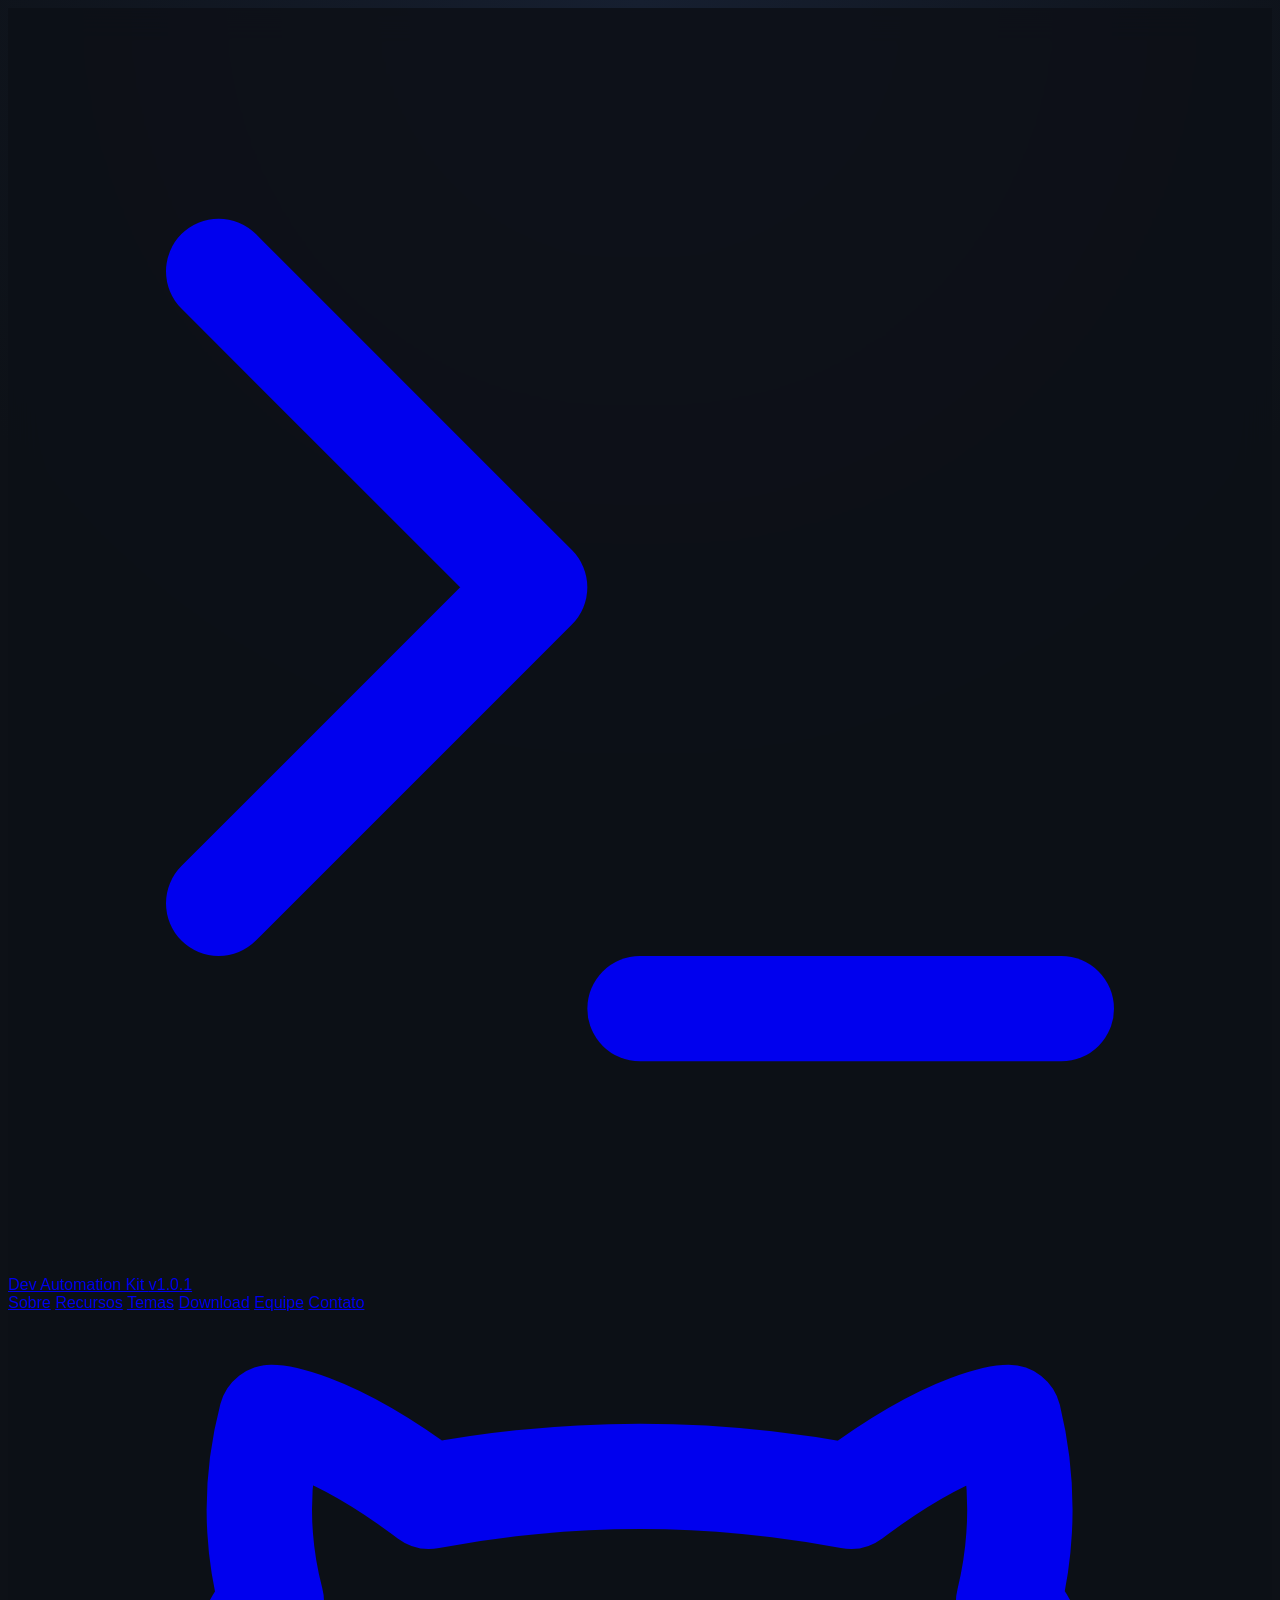
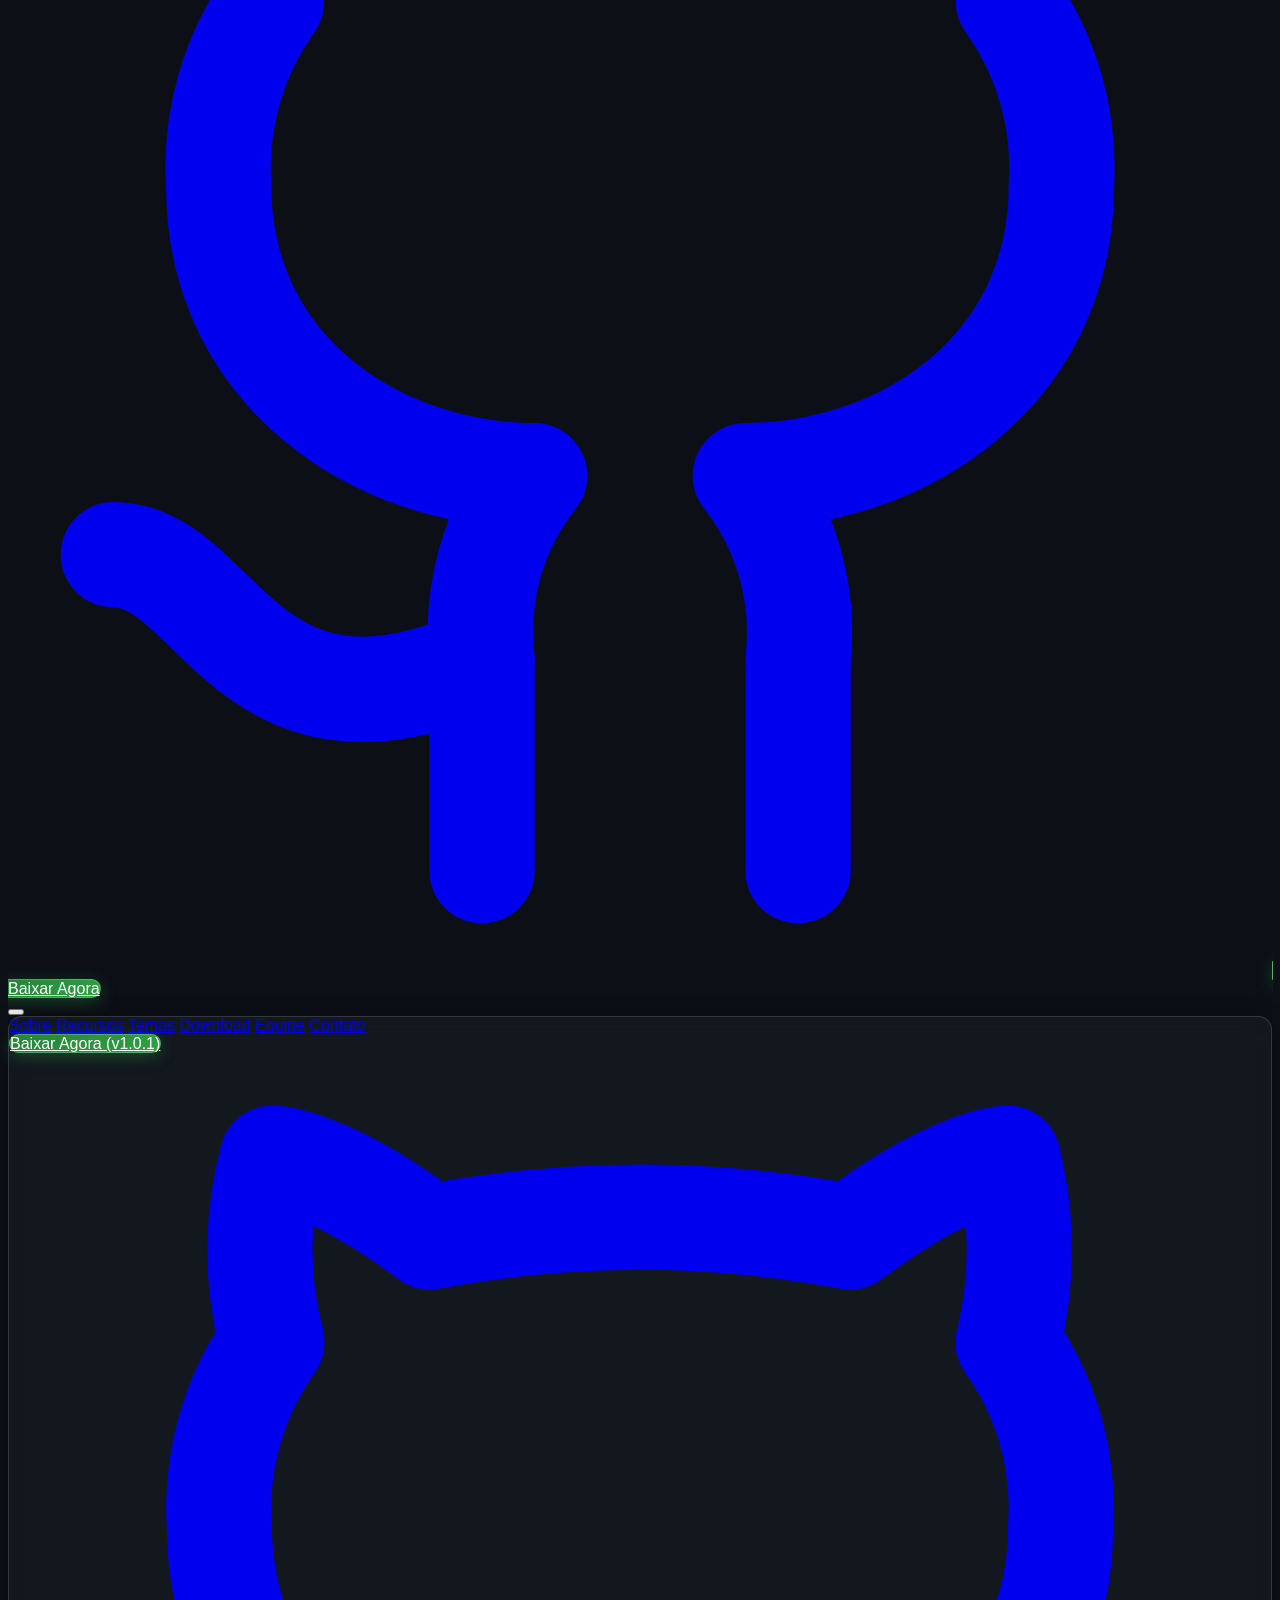
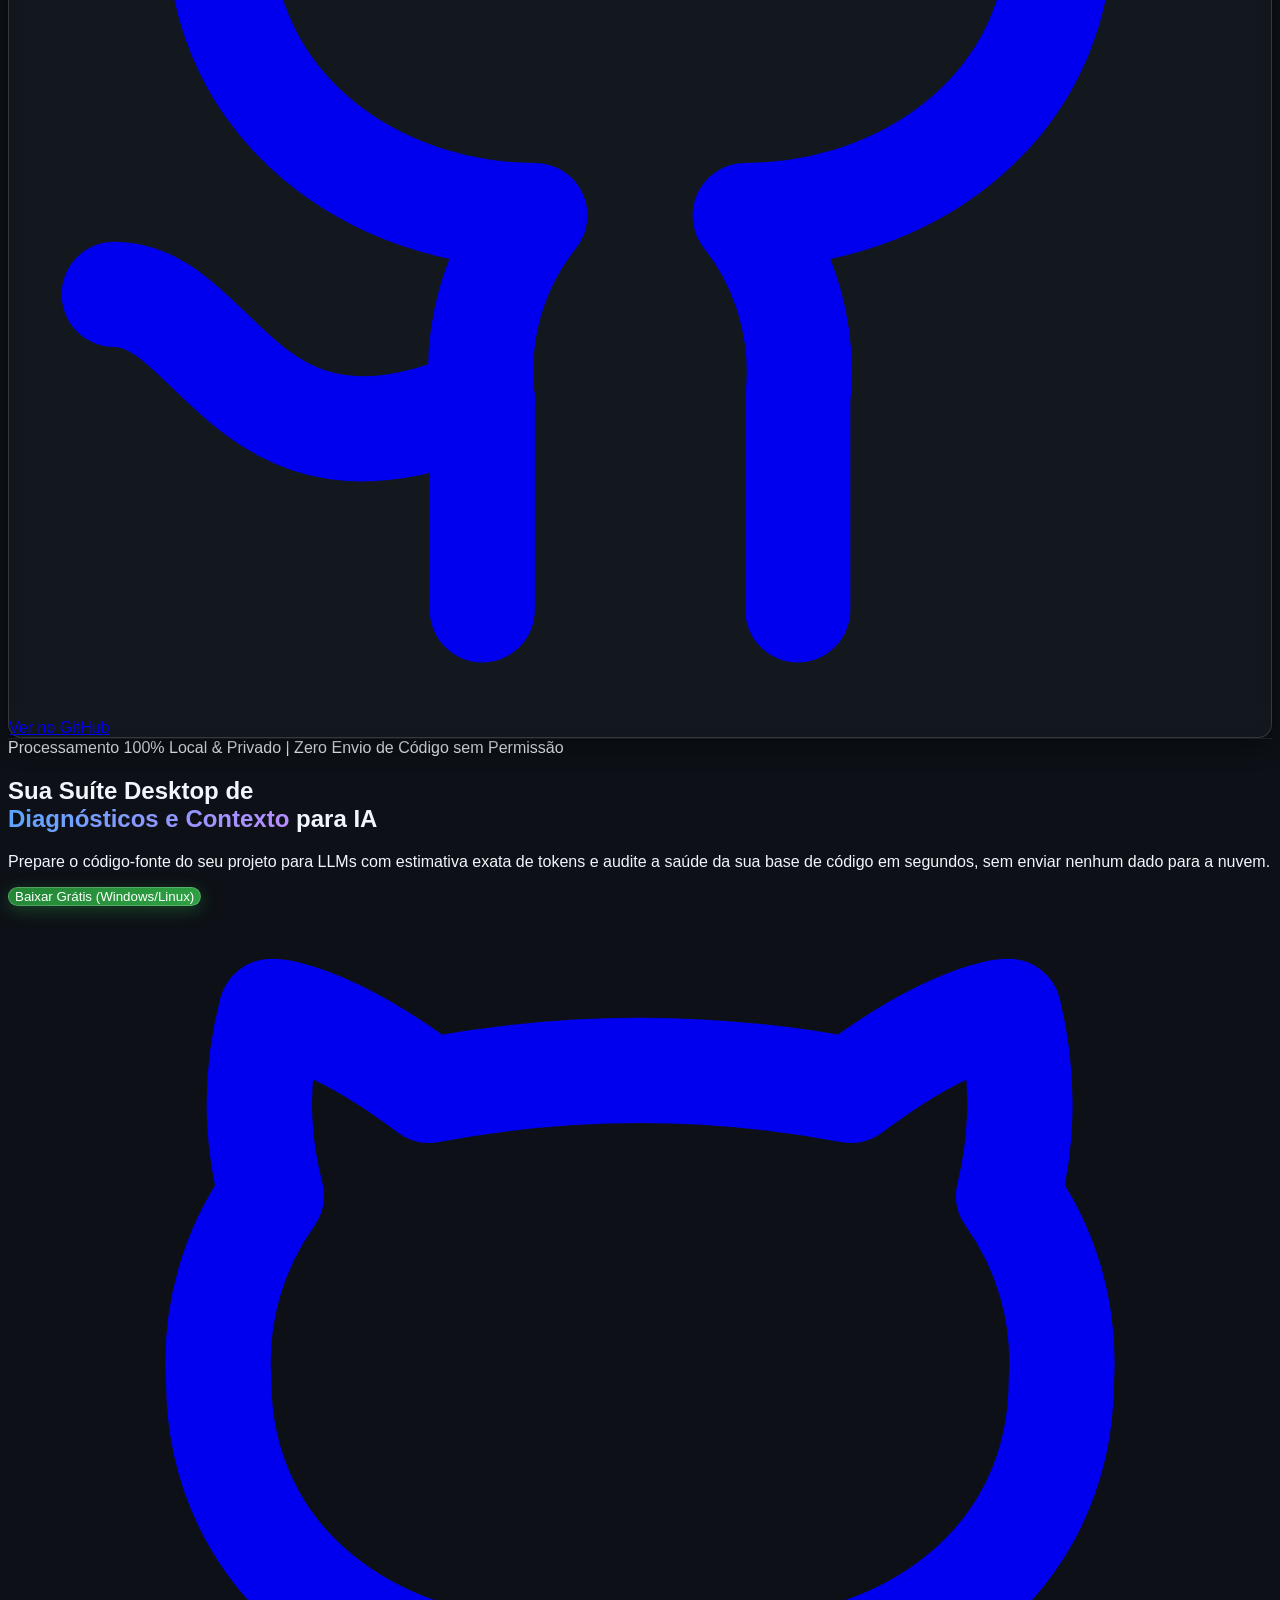
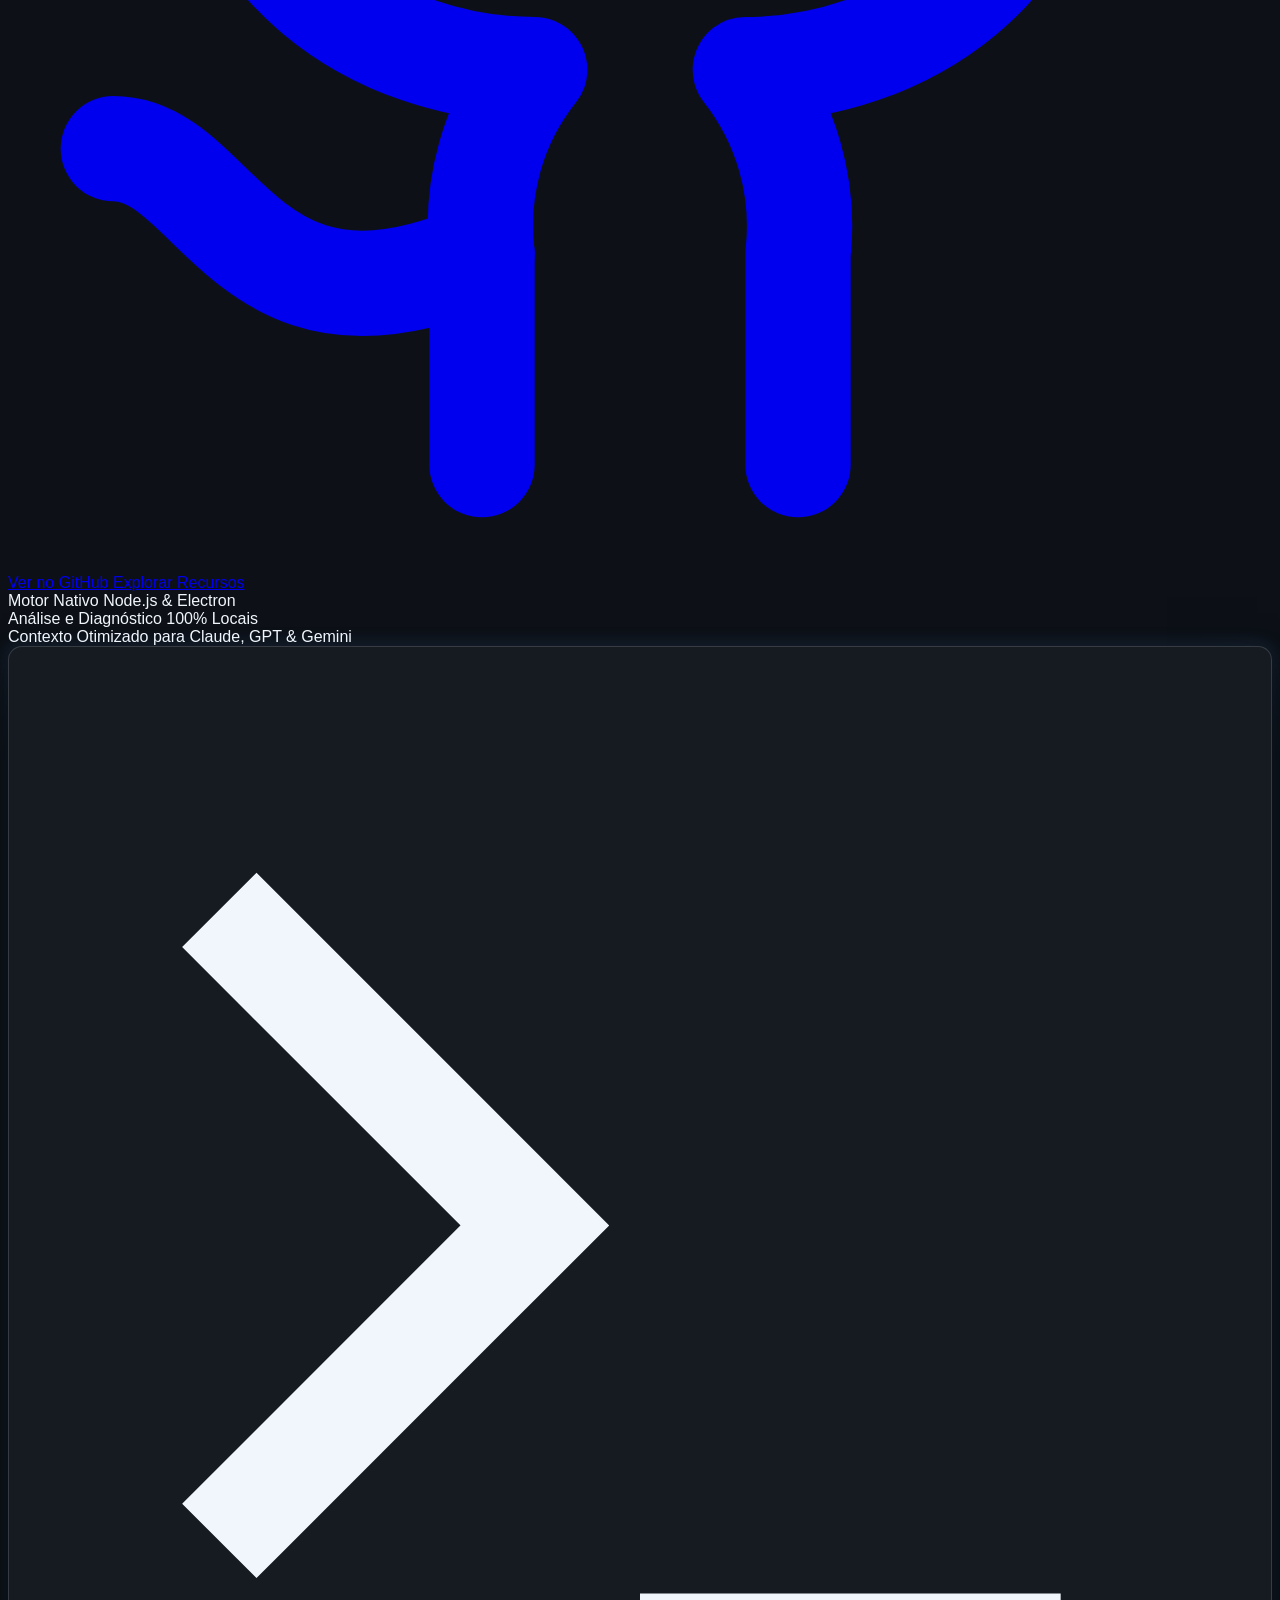
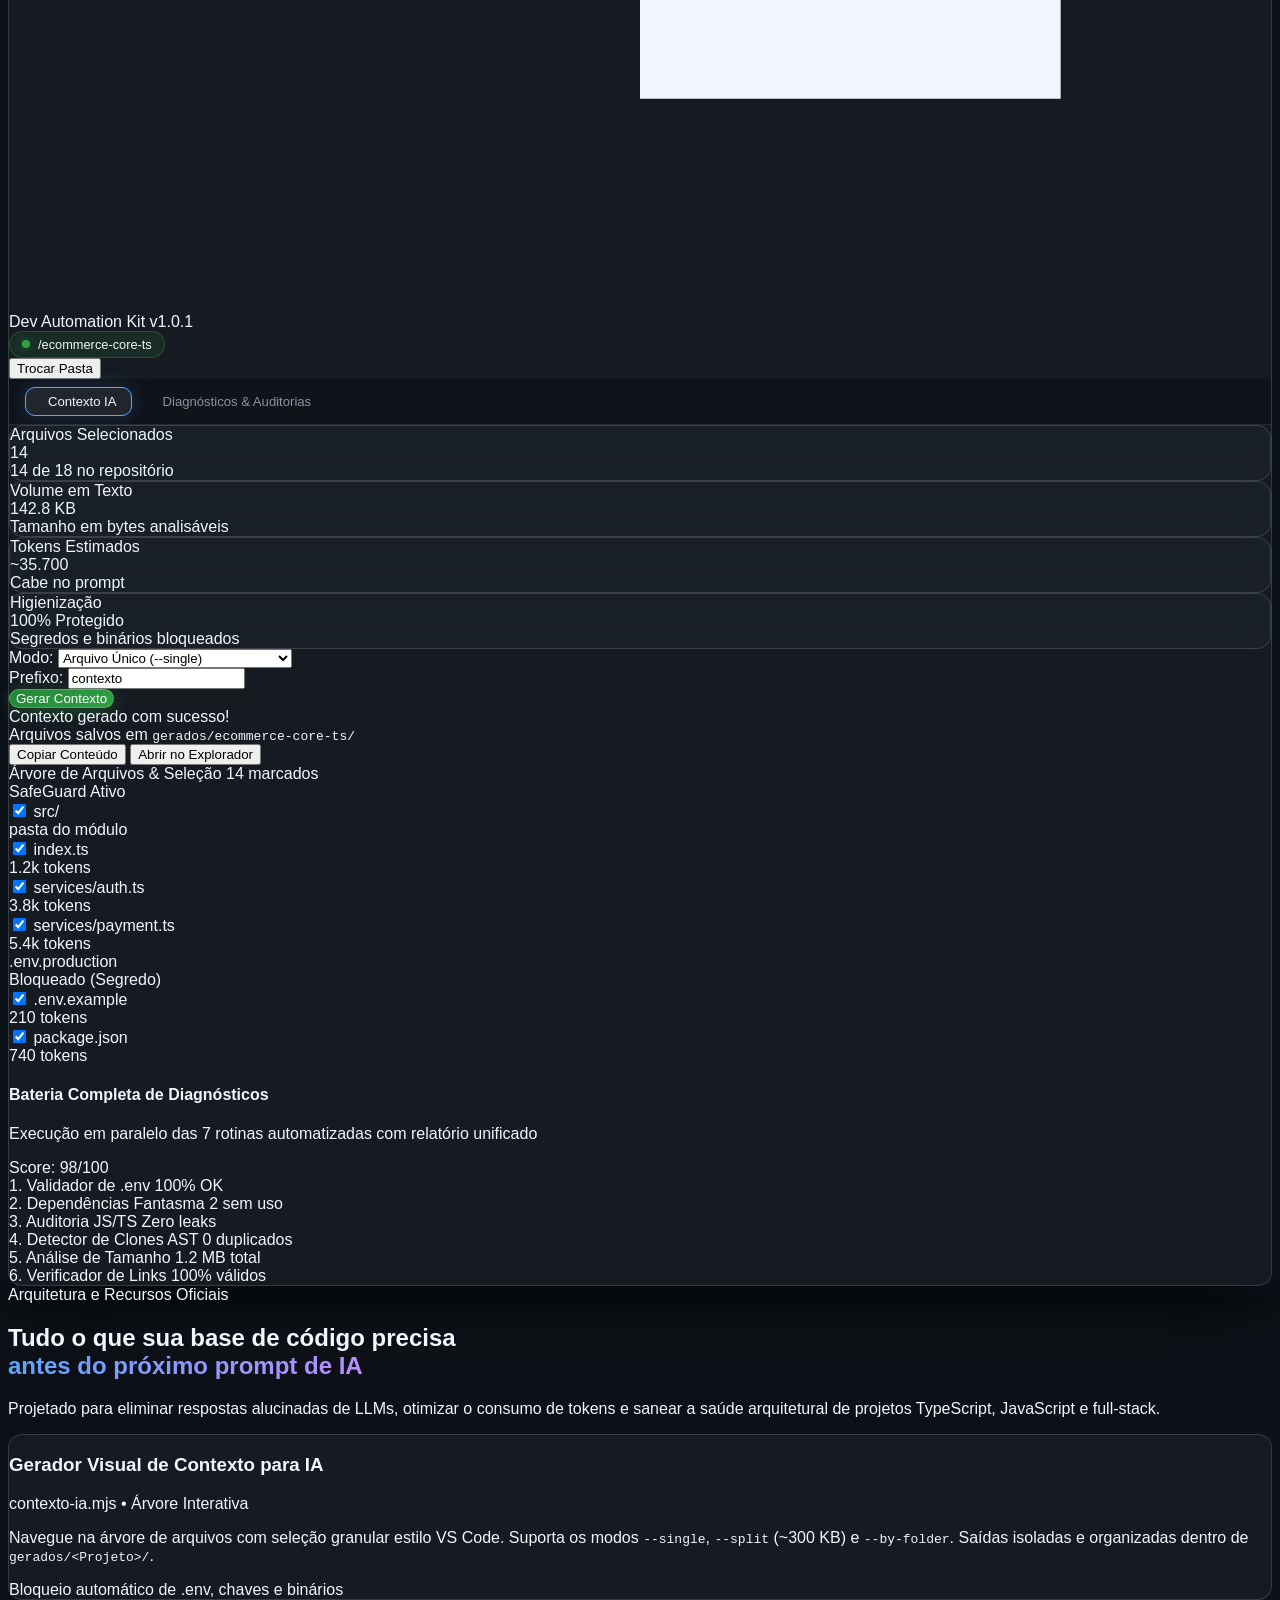
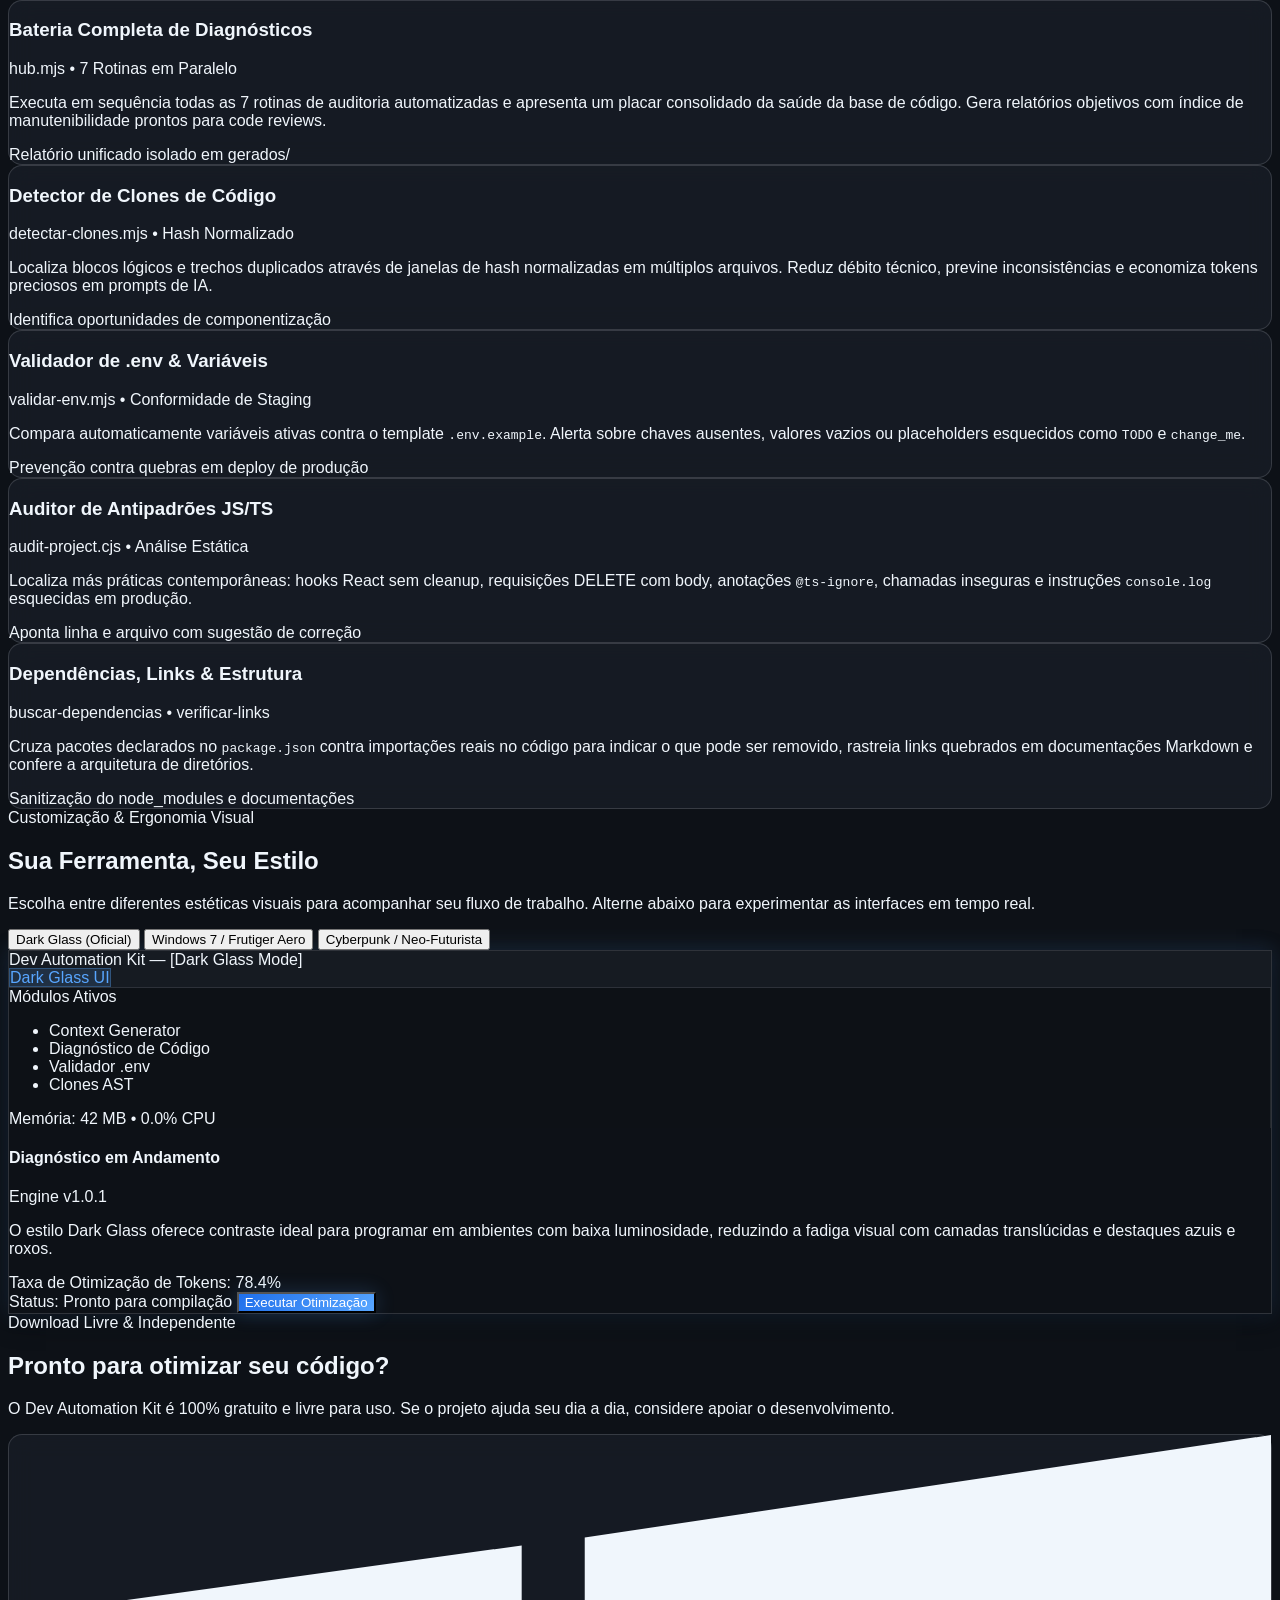
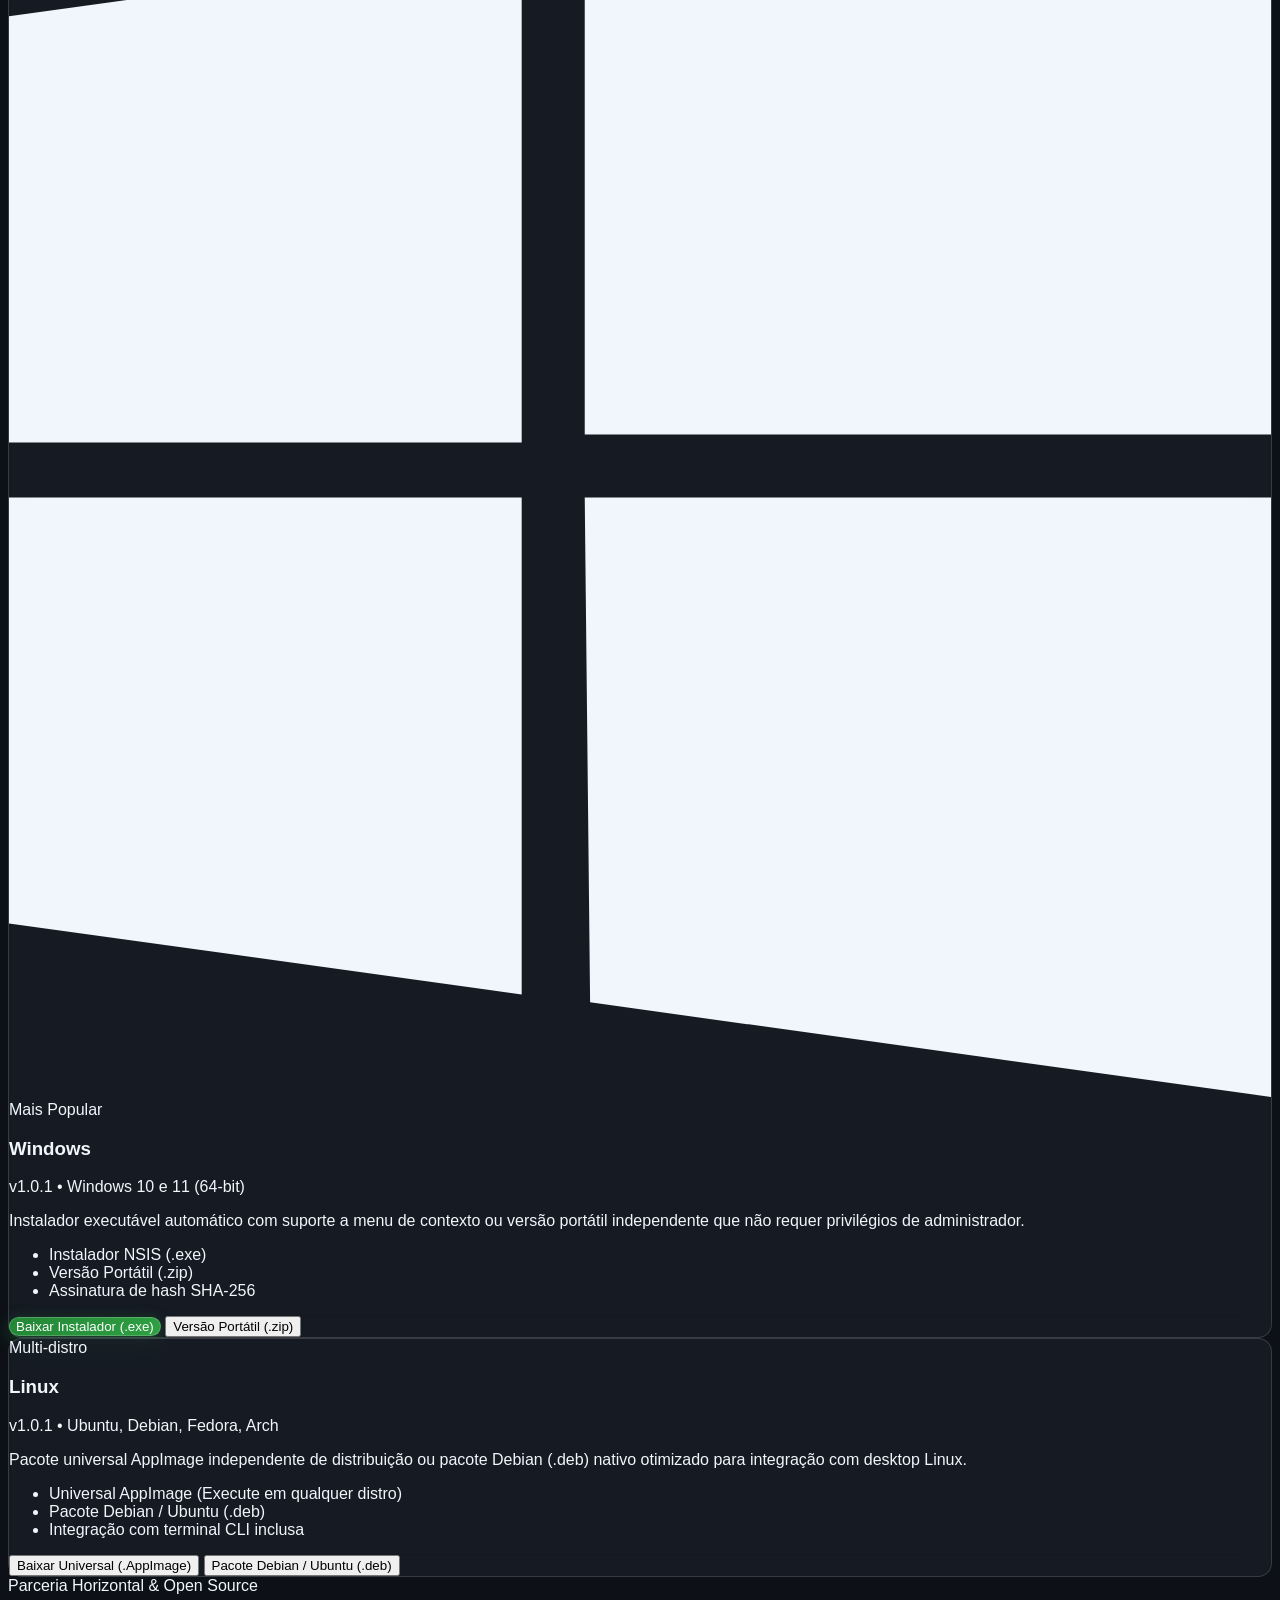
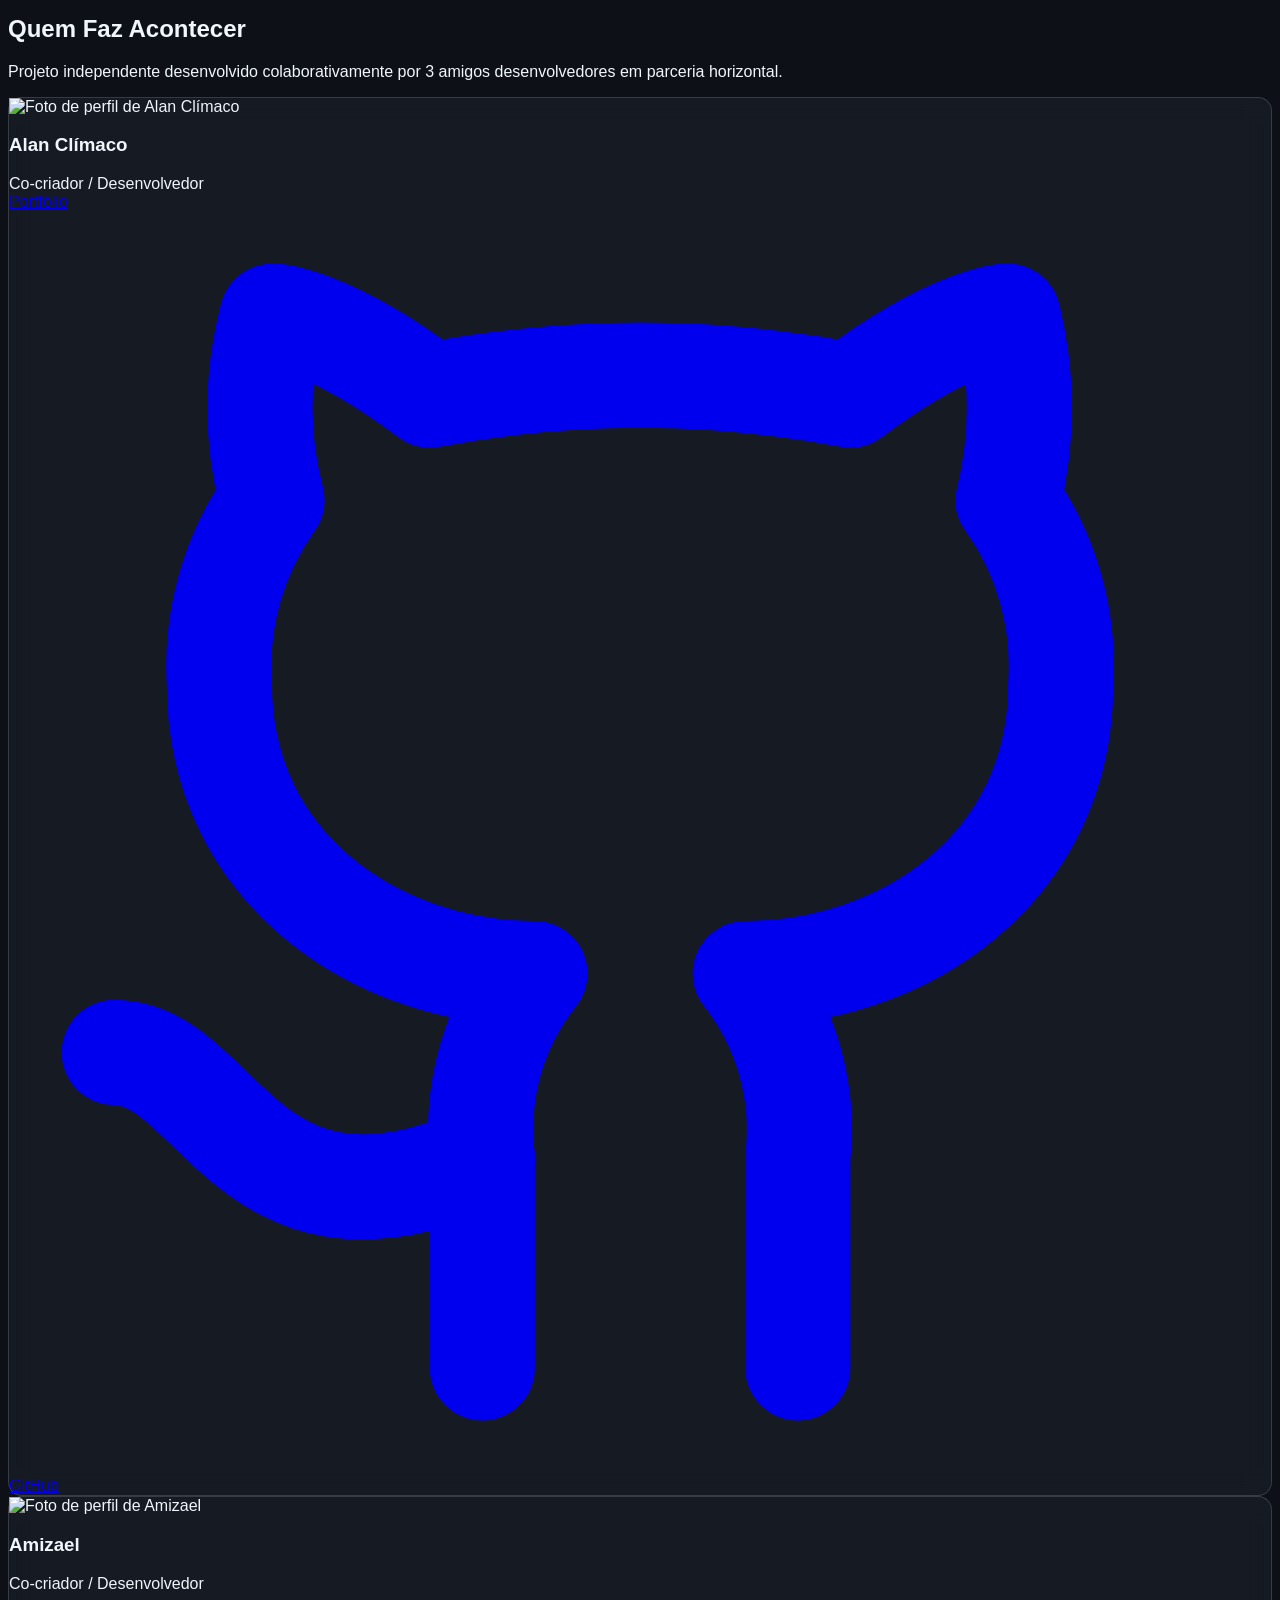
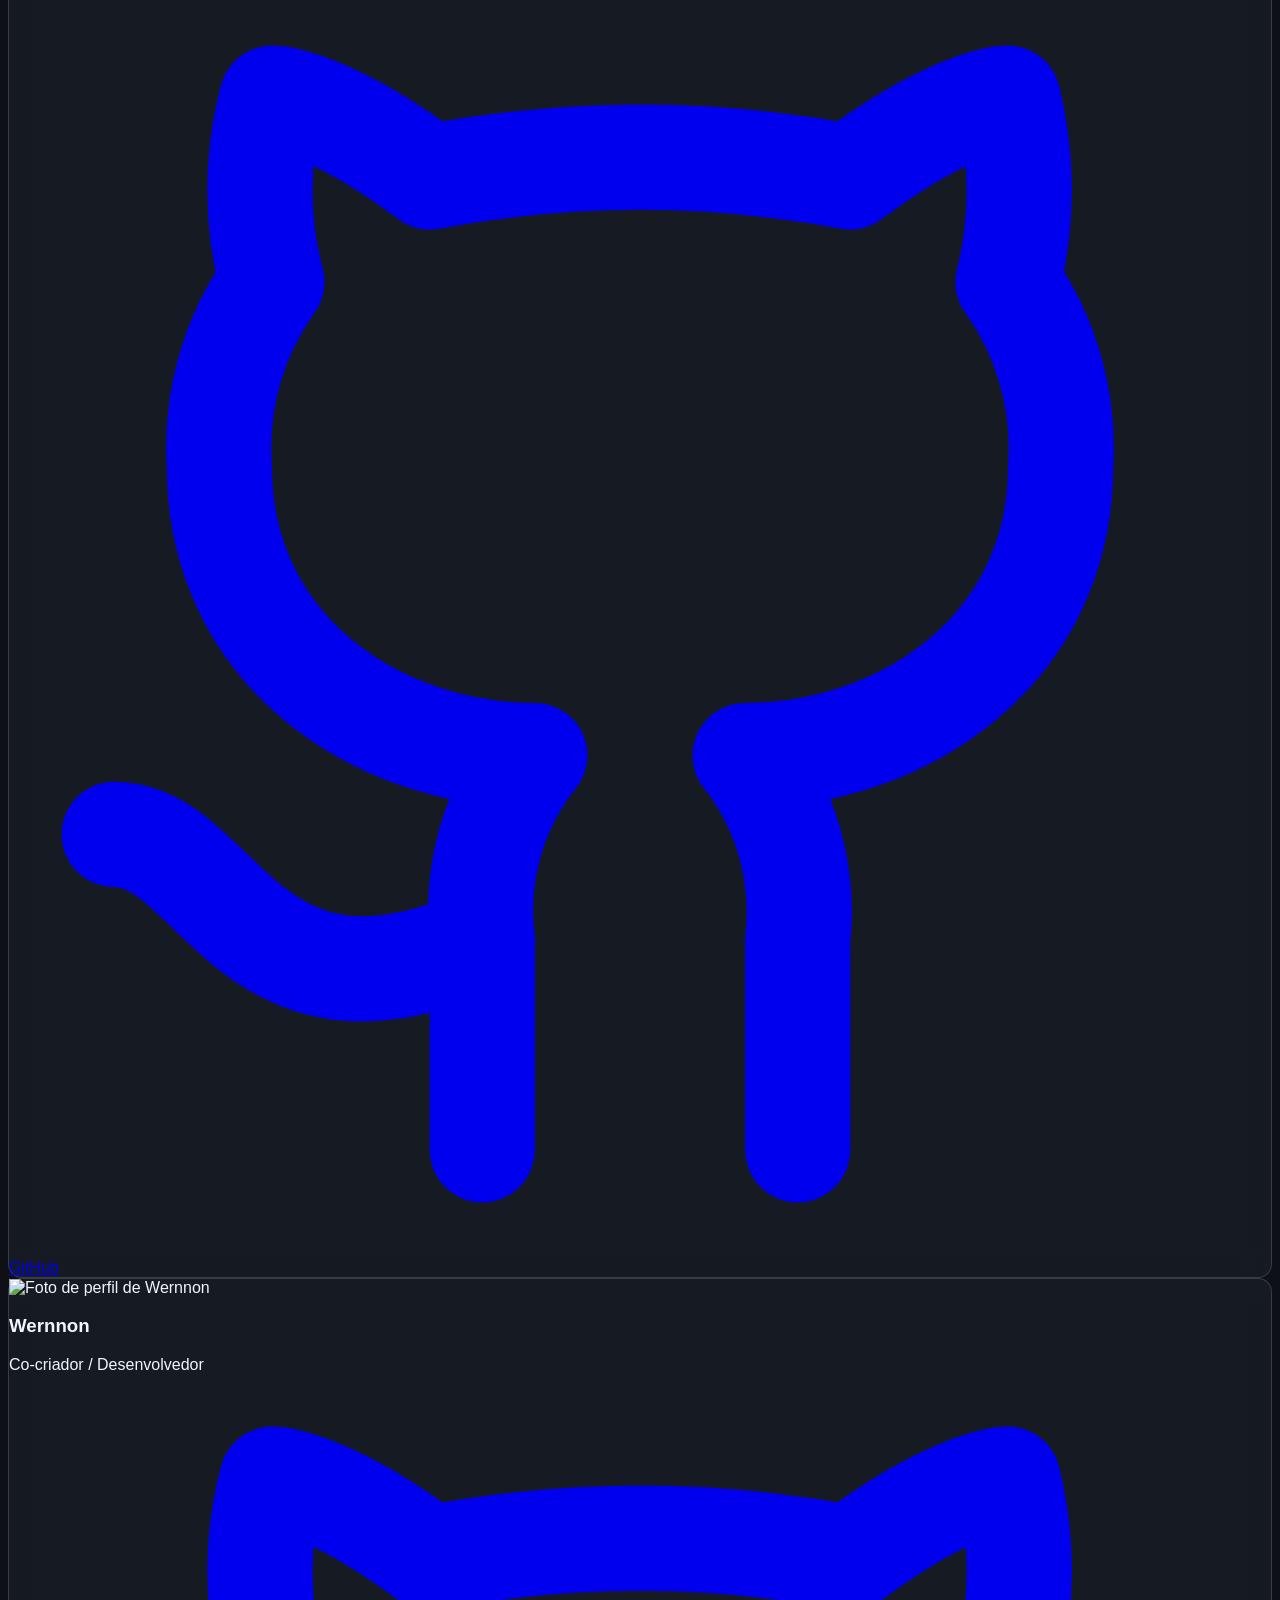
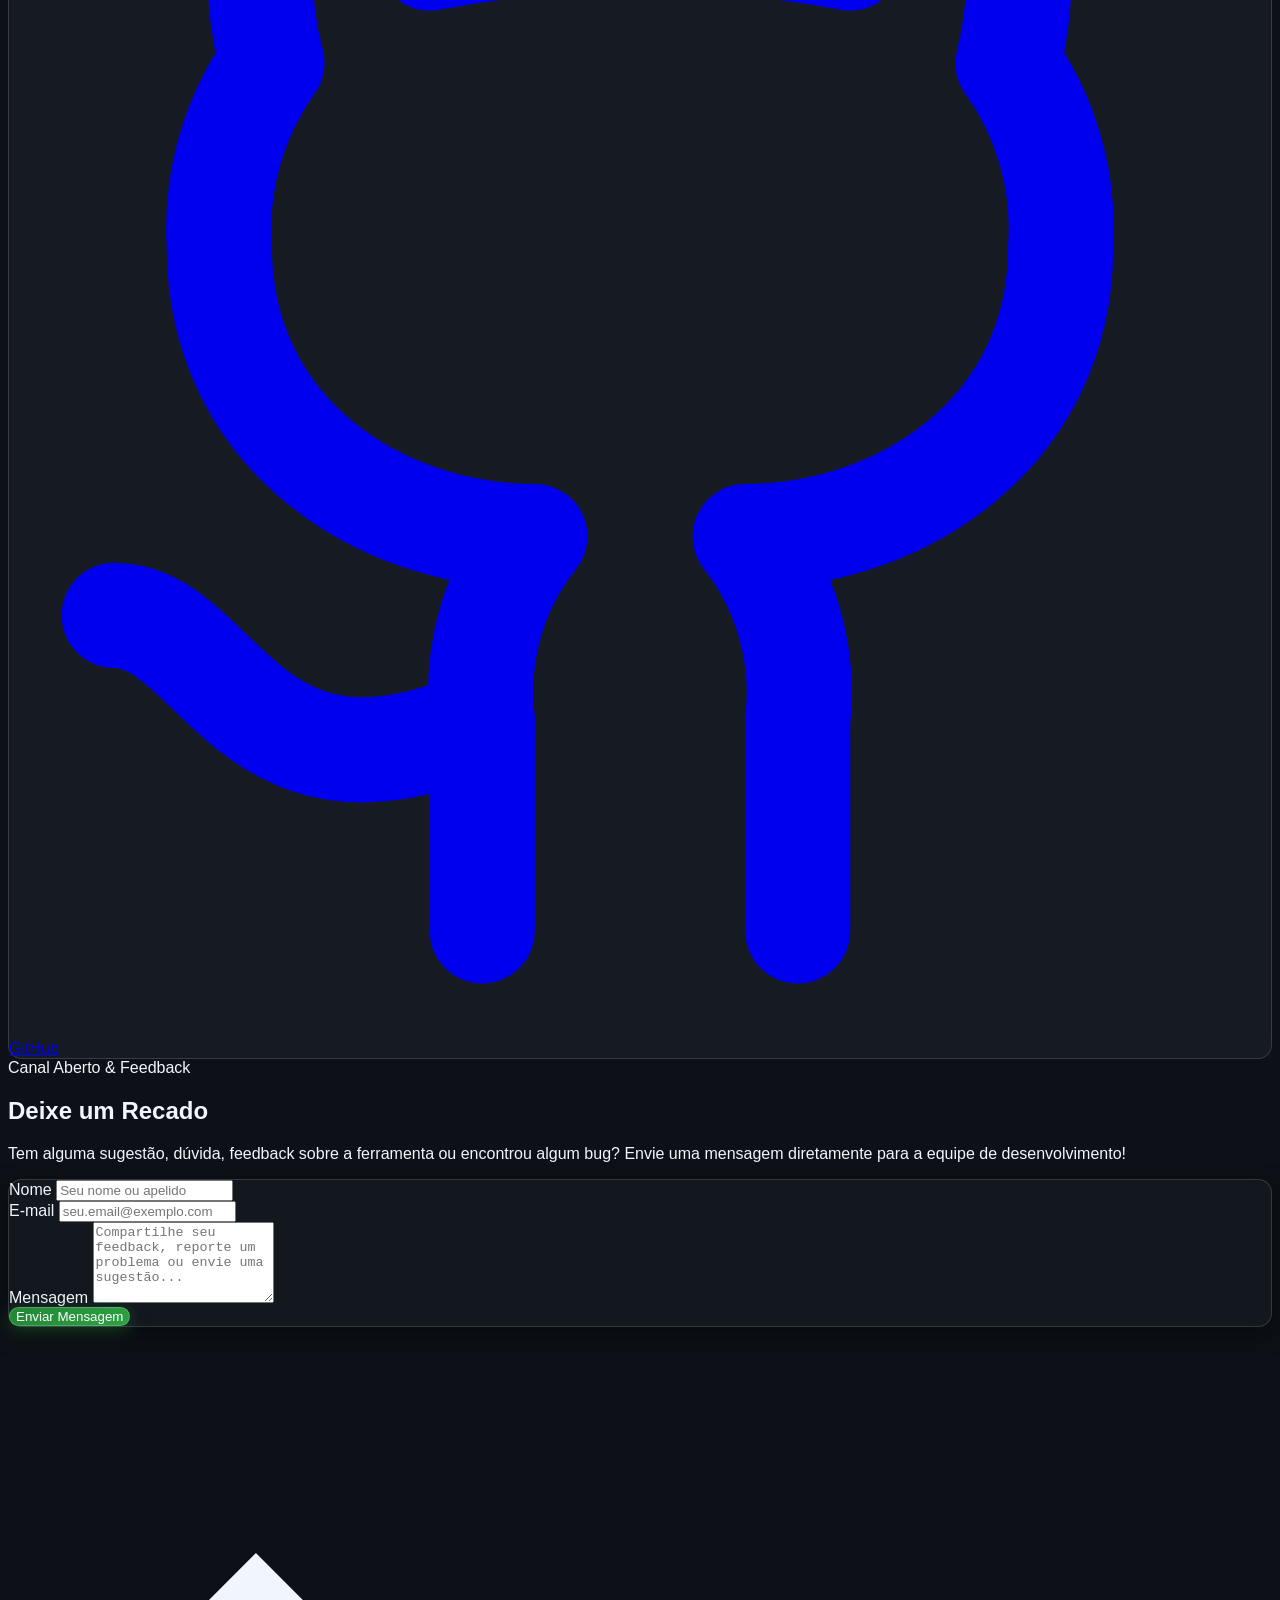
==== index.html @ 0919effa "feat: inicializar landing page oficial do Dev Automation Kit Web - Estrutura HTML5 semântica e respo" ====
<!DOCTYPE html>
<html lang="pt-BR" class="scroll-smooth">
<head>
  <meta charset="UTF-8">
  <meta name="viewport" content="width=device-width, initial-scale=1.0">
  <title>Dev Automation Kit — Sua Suíte Desktop de Diagnósticos e Contexto para IA</title>
  
  <!-- SEO & Meta Tags -->
  <meta name="description" content="Prepare o código-fonte do seu projeto para LLMs com estimativa exata de tokens e audite a saúde da sua base de código em segundos, 100% local e privado.">
  <meta name="keywords" content="Dev Automation Kit, contexto para IA, estimativa de tokens, auditoria de código, desktop app, open source, produtividade dev">
  <meta name="author" content="Amizael, Alan Clímaco, Wernnon">
  <meta property="og:title" content="Dev Automation Kit — Diagnósticos & Contexto para IA">
  <meta property="og:description" content="Prepare o código-fonte do seu projeto para LLMs com estimativa de tokens e execute diagnósticos 100% offline.">
  <meta property="og:type" content="website">
  <meta name="theme-color" content="#0d1117">

  <!-- Favicon SVG Oficial -->
  <link rel="icon" type="image/svg+xml" href="data:image/svg+xml,%3Csvg xmlns='http://www.w3.org/2000/svg' viewBox='0 0 24 24' fill='none' stroke='%2358a6ff' stroke-width='2' stroke-linecap='round' stroke-linejoin='round'%3E%3Cpolyline points='4 17 10 11 4 5'/%3E%3Cline x1='12' x2='20' y1='19' y2='19'/%3E%3C/svg%3E">

  <!-- Google Fonts: Inter & JetBrains Mono -->
  <link rel="preconnect" href="https://fonts.googleapis.com">
  <link rel="preconnect" href="https://fonts.gstatic.com" crossorigin>
  <link href="https://fonts.googleapis.com/css2?family=Inter:wght@300;400;500;600;700;800&family=JetBrains+Mono:wght@400;500;700&display=swap" rel="stylesheet">

  <!-- Tailwind CSS via CDN com Cores do Design System Oficial -->
  <script src="https://cdn.tailwindcss.com"></script>
  <script>
    tailwind.config = {
      darkMode: 'class',
      theme: {
        extend: {
          fontFamily: {
            sans: ['-apple-system', 'BlinkMacSystemFont', '"Segoe UI"', '"Noto Sans"', 'Inter', 'sans-serif'],
            mono: ['ui-monospace', 'SFMono-Regular', '"SF Mono"', 'Menlo', 'Consolas', '"JetBrains Mono"', 'monospace'],
          },
          colors: {
            brand: {
              primary: '#0d1117',
              secondary: '#161b22',
              tertiary: '#21262d',
              blue: '#58a6ff',
              blueHover: '#79c0ff',
              green: '#2ea043',
              greenHover: '#3fb950',
              purple: '#bc8cff',
              amber: '#d29922',
              red: '#f85149',
              textPrimary: '#f0f6fc',
              textSecondary: '#8b949e',
              textMuted: '#6e7681',
            }
          }
        }
      }
    }
  </script>

  <!-- Lucide Icons via CDN -->
  <script src="https://unpkg.com/lucide@latest"></script>

  <!-- Estilos Customizados e Design System Oficial -->
  <link rel="stylesheet" href="styles.css">
</head>
<body class="bg-[#0d1117] text-[#f0f6fc] antialiased selection:bg-[#58a6ff]/30 selection:text-[#79c0ff]">

  <!-- =========================================================================
       A. CABEÇALHO / NAVBAR FIXA (ESTILO DESIGN SYSTEM)
       ========================================================================= -->
  <header class="fixed top-0 left-0 right-0 z-50 glass-nav transition-all duration-300" id="main-header">
    <div class="max-w-7xl mx-auto px-4 sm:px-6 lg:px-8">
      <div class="flex items-center justify-between h-18 py-3.5">
        
        <!-- Logo & Versão -->
        <a href="#" class="flex items-center gap-3 group focus:outline-none focus:ring-2 focus:ring-[#58a6ff] rounded-lg p-1">
          <div class="w-9 h-9 rounded-xl bg-[#161b22] border border-[rgba(240,246,252,0.15)] flex items-center justify-center text-[#58a6ff] shadow-md group-hover:border-[#58a6ff] transition-all">
            <!-- Ícone Terminal Oficial do Desktop App -->
            <svg class="w-5 h-5 text-[#58a6ff]" viewBox="0 0 24 24" fill="none" stroke="currentColor" stroke-width="2" stroke-linecap="round" stroke-linejoin="round">
              <polyline points="4 17 10 11 4 5"/>
              <line x1="12" x2="20" y1="19" y2="19"/>
            </svg>
          </div>
          <div class="flex items-center gap-2">
            <span class="font-bold text-base sm:text-lg tracking-tight text-[#f0f6fc] group-hover:text-[#58a6ff] transition-colors">
              Dev Automation Kit
            </span>
            <span class="inline-flex items-center px-2 py-0.5 rounded-full text-[11px] font-semibold bg-[#58a6ff]/15 text-[#58a6ff] border border-[#58a6ff]/30">
              <span class="w-1.5 h-1.5 rounded-full bg-[#3fb950] animate-pulse mr-1.5"></span>
              v1.0.1
            </span>
          </div>
        </a>

        <!-- Navegação Desktop -->
        <nav class="hidden md:flex items-center space-x-1 lg:space-x-2 text-sm font-medium text-[#8b949e]">
          <a href="#sobre" class="nav-link px-3 py-1.5 rounded-lg hover:text-[#f0f6fc] hover:bg-[#21262d] transition-colors">Sobre</a>
          <a href="#recursos" class="nav-link px-3 py-1.5 rounded-lg hover:text-[#f0f6fc] hover:bg-[#21262d] transition-colors">Recursos</a>
          <a href="#temas" class="nav-link px-3 py-1.5 rounded-lg hover:text-[#f0f6fc] hover:bg-[#21262d] transition-colors">Temas</a>
          <a href="#download" class="nav-link px-3 py-1.5 rounded-lg hover:text-[#f0f6fc] hover:bg-[#21262d] transition-colors">Download</a>
          <a href="#equipe" class="nav-link px-3 py-1.5 rounded-lg hover:text-[#f0f6fc] hover:bg-[#21262d] transition-colors">Equipe</a>
          <a href="#contato" class="nav-link px-3 py-1.5 rounded-lg hover:text-[#f0f6fc] hover:bg-[#21262d] transition-colors">Contato</a>
        </nav>

        <!-- CTA Header & GitHub -->
        <div class="hidden md:flex items-center gap-3">
          <a href="https://github.com/AlanClimaco/dev-automation-kit-web" target="_blank" rel="noopener noreferrer" class="p-2.5 rounded-xl border border-[rgba(240,246,252,0.1)] hover:border-[rgba(240,246,252,0.25)] bg-[#161b22] hover:bg-[#21262d] text-[#8b949e] hover:text-[#f0f6fc] transition-all shadow-sm" title="Repositório no GitHub" aria-label="GitHub">
            <svg class="w-4 h-4" viewBox="0 0 24 24" fill="none" stroke="currentColor" stroke-width="2" stroke-linecap="round" stroke-linejoin="round" aria-hidden="true"><path d="M15 22v-4a4.8 4.8 0 0 0-1-3.5c3 0 6-2 6-5.5.08-1.25-.27-2.48-1-3.5.28-1.15.28-2.35 0-3.5 0 0-1 0-3 1.5-2.64-.5-5.36-.5-8 0C6 2 5 2 5 2c-.3 1.15-.3 2.35 0 3.5A5.403 5.403 0 0 0 4 9c0 3.5 3 5.5 6 5.5-.39.49-.68 1.05-.85 1.65-.17.6-.22 1.23-.15 1.85v4"></path><path d="M9 18c-4.51 2-5-2-7-2"></path></svg>
          </a>
          <a href="#download" class="glow-btn-primary inline-flex items-center gap-2 px-4 py-2 rounded-xl text-sm font-semibold tracking-wide shadow-md">
            <i data-lucide="download" class="w-4 h-4"></i>
            <span>Baixar Agora</span>
          </a>
        </div>

        <!-- Botão Menu Mobile -->
        <div class="flex md:hidden items-center">
          <button id="mobile-menu-btn" type="button" class="p-2 rounded-lg text-[#8b949e] hover:text-[#f0f6fc] hover:bg-[#21262d] focus:outline-none focus:ring-2 focus:ring-[#58a6ff]" aria-label="Abrir Menu">
            <i data-lucide="menu" class="w-6 h-6"></i>
          </button>
        </div>
      </div>
    </div>

    <!-- Menu Dropdown Mobile -->
    <div id="mobile-menu" class="hidden md:hidden glass-panel border-b border-[rgba(240,246,252,0.1)] px-4 pt-2 pb-6 space-y-2">
      <a href="#sobre" class="block px-3 py-2 rounded-lg text-sm font-medium text-[#8b949e] hover:text-[#f0f6fc] hover:bg-[#21262d] mobile-link">Sobre</a>
      <a href="#recursos" class="block px-3 py-2 rounded-lg text-sm font-medium text-[#8b949e] hover:text-[#f0f6fc] hover:bg-[#21262d] mobile-link">Recursos</a>
      <a href="#temas" class="block px-3 py-2 rounded-lg text-sm font-medium text-[#8b949e] hover:text-[#f0f6fc] hover:bg-[#21262d] mobile-link">Temas</a>
      <a href="#download" class="block px-3 py-2 rounded-lg text-sm font-medium text-[#8b949e] hover:text-[#f0f6fc] hover:bg-[#21262d] mobile-link">Download</a>
      <a href="#equipe" class="block px-3 py-2 rounded-lg text-sm font-medium text-[#8b949e] hover:text-[#f0f6fc] hover:bg-[#21262d] mobile-link">Equipe</a>
      <a href="#contato" class="block px-3 py-2 rounded-lg text-sm font-medium text-[#8b949e] hover:text-[#f0f6fc] hover:bg-[#21262d] mobile-link">Contato</a>
      <div class="pt-4 border-t border-[rgba(240,246,252,0.1)] flex flex-col gap-3">
        <a href="#download" class="glow-btn-primary flex items-center justify-center gap-2 px-4 py-2.5 rounded-xl text-sm font-semibold mobile-link">
          <i data-lucide="download" class="w-4 h-4"></i>
          <span>Baixar Agora (v1.0.1)</span>
        </a>
        <a href="https://github.com/AlanClimaco/dev-automation-kit-web" target="_blank" rel="noopener noreferrer" class="flex items-center justify-center gap-2 px-4 py-2 rounded-xl text-sm font-medium border border-[rgba(240,246,252,0.1)] bg-[#161b22] text-[#8b949e] hover:text-[#f0f6fc]">
          <svg class="w-4 h-4" viewBox="0 0 24 24" fill="none" stroke="currentColor" stroke-width="2" stroke-linecap="round" stroke-linejoin="round" aria-hidden="true"><path d="M15 22v-4a4.8 4.8 0 0 0-1-3.5c3 0 6-2 6-5.5.08-1.25-.27-2.48-1-3.5.28-1.15.28-2.35 0-3.5 0 0-1 0-3 1.5-2.64-.5-5.36-.5-8 0C6 2 5 2 5 2c-.3 1.15-.3 2.35 0 3.5A5.403 5.403 0 0 0 4 9c0 3.5 3 5.5 6 5.5-.39.49-.68 1.05-.85 1.65-.17.6-.22 1.23-.15 1.85v4"></path><path d="M9 18c-4.51 2-5-2-7-2"></path></svg>
          <span>Ver no GitHub</span>
        </a>
      </div>
    </div>
  </header>

  <!-- =========================================================================
       B. HERO SECTION (APRESENTAÇÃO PRINCIPAL)
       ========================================================================= -->
  <section id="sobre" class="relative pt-32 pb-20 md:pt-40 md:pb-28 overflow-hidden">
    <!-- Luzes de Fundo Sutis -->
    <div class="absolute top-1/4 left-1/2 -translate-x-1/2 -translate-y-1/2 w-[700px] h-[360px] bg-gradient-to-tr from-[#58a6ff]/10 via-[#bc8cff]/10 to-[#2ea043]/10 blur-[140px] rounded-full pointer-events-none -z-10"></div>

    <div class="max-w-7xl mx-auto px-4 sm:px-6 lg:px-8">
      
      <!-- Cabeçalho do Hero -->
      <div class="text-center max-w-3xl mx-auto">
        
        <!-- Badge Superior -->
        <div class="inline-flex items-center gap-2 px-3.5 py-1.5 rounded-full text-xs font-medium bg-[#161b22] border border-[rgba(240,246,252,0.15)] text-[#58a6ff] shadow-sm mb-6 hover:border-[#58a6ff]/50 transition-colors cursor-default">
          <span class="flex h-2 w-2 relative">
            <span class="animate-ping absolute inline-flex h-full w-full rounded-full bg-[#3fb950] opacity-75"></span>
            <span class="relative inline-flex rounded-full h-2 w-2 bg-[#2ea043]"></span>
          </span>
          <span class="font-semibold">Processamento 100% Local &amp; Privado</span>
          <span class="text-[#6e7681]">|</span>
          <span class="text-[#8b949e]">Zero Envio de Código sem Permissão</span>
        </div>

        <!-- Título Principal -->
        <h1 class="text-4xl sm:text-5xl lg:text-6xl font-extrabold tracking-tight text-[#f0f6fc] leading-[1.15] mb-5">
          Sua Suíte Desktop de <br class="hidden sm:inline">
          <span class="text-gradient-blue-purple">Diagnósticos e Contexto</span> para IA
        </h1>

        <!-- Subtítulo Persuasivo Oficial -->
        <p class="text-base sm:text-lg text-[#8b949e] leading-relaxed font-normal mb-8 max-w-2xl mx-auto">
          Prepare o código-fonte do seu projeto para LLMs com estimativa exata de tokens e audite a saúde da sua base de código em segundos, sem enviar nenhum dado para a nuvem.
        </p>

        <!-- Botões de Ação do Hero -->
        <div class="flex flex-col sm:flex-row items-center justify-center gap-3.5 mb-14">
          <button data-download-target="DevAutomationKit-Setup-1.0.1.exe" class="open-modal-btn w-full sm:w-auto glow-btn-primary inline-flex items-center justify-center gap-2.5 px-7 py-3.5 rounded-xl text-sm font-bold shadow-lg hover:shadow-[#58a6ff]/25 transition-all">
            <i data-lucide="download" class="w-4 h-4"></i>
            <span>Baixar Grátis (Windows/Linux)</span>
          </button>
          
          <a href="https://github.com/AlanClimaco/dev-automation-kit-web" target="_blank" rel="noopener noreferrer" class="w-full sm:w-auto inline-flex items-center justify-center gap-2 px-6 py-3.5 rounded-xl text-sm font-semibold text-[#f0f6fc] bg-[#161b22] hover:bg-[#21262d] border border-[rgba(240,246,252,0.15)] hover:border-[rgba(240,246,252,0.3)] transition-all shadow-sm">
            <svg class="w-4 h-4" viewBox="0 0 24 24" fill="none" stroke="currentColor" stroke-width="2" stroke-linecap="round" stroke-linejoin="round" aria-hidden="true"><path d="M15 22v-4a4.8 4.8 0 0 0-1-3.5c3 0 6-2 6-5.5.08-1.25-.27-2.48-1-3.5.28-1.15.28-2.35 0-3.5 0 0-1 0-3 1.5-2.64-.5-5.36-.5-8 0C6 2 5 2 5 2c-.3 1.15-.3 2.35 0 3.5A5.403 5.403 0 0 0 4 9c0 3.5 3 5.5 6 5.5-.39.49-.68 1.05-.85 1.65-.17.6-.22 1.23-.15 1.85v4"></path><path d="M9 18c-4.51 2-5-2-7-2"></path></svg>
            <span>Ver no GitHub</span>
          </a>

          <a href="#recursos" class="w-full sm:w-auto inline-flex items-center justify-center gap-1.5 px-5 py-3.5 rounded-xl text-sm font-medium text-[#8b949e] hover:text-[#58a6ff] transition-colors">
            <span>Explorar Recursos</span>
            <i data-lucide="arrow-down" class="w-4 h-4"></i>
          </a>
        </div>

        <!-- Badges de Engenharia do Core -->
        <div class="flex flex-wrap items-center justify-center gap-6 text-xs text-[#8b949e]">
          <div class="flex items-center gap-1.5">
            <i data-lucide="cpu" class="w-3.5 h-3.5 text-[#58a6ff]"></i>
            <span>Motor Nativo Node.js &amp; Electron</span>
          </div>
          <div class="flex items-center gap-1.5">
            <i data-lucide="shield-check" class="w-3.5 h-3.5 text-[#3fb950]"></i>
            <span>Análise e Diagnóstico 100% Locais</span>
          </div>
          <div class="flex items-center gap-1.5">
            <i data-lucide="sparkles" class="w-3.5 h-3.5 text-[#bc8cff]"></i>
            <span>Contexto Otimizado para Claude, GPT &amp; Gemini</span>
          </div>
        </div>

      </div>

      <!-- =====================================================================
           MOCKUP AUTÊNTICO DA APLICAÇÃO DESKTOP (DESIGN SYSTEM OFICIAL)
           ===================================================================== -->
      <div class="mt-12 max-w-5xl mx-auto">
        <div class="mockup-window rounded-xl overflow-hidden relative">
          
          <!-- TOPBAR DESKTOP (Fiel ao App) -->
          <div class="bg-[#161b22] px-4 py-3 border-b border-[rgba(240,246,252,0.1)] flex items-center justify-between select-none">
            <div class="flex items-center gap-3">
              <!-- Botões da Janela -->
              <div class="flex items-center gap-1.5">
                <span class="w-3 h-3 rounded-full bg-[#f85149] inline-block"></span>
                <span class="w-3 h-3 rounded-full bg-[#d29922] inline-block"></span>
                <span class="w-3 h-3 rounded-full bg-[#2ea043] inline-block"></span>
              </div>
              <div class="h-4 w-px bg-[rgba(240,246,252,0.1)] mx-1"></div>
              <!-- Brand Title -->
              <div class="flex items-center gap-2">
                <svg class="w-4 h-4 text-[#58a6ff]" viewBox="0 0 24 24" fill="none" stroke="currentColor" stroke-width="2">
                  <polyline points="4 17 10 11 4 5"/>
                  <line x1="12" x2="20" y1="19" y2="19"/>
                </svg>
                <span class="text-xs font-semibold text-[#f0f6fc]">Dev Automation Kit</span>
                <span class="text-[10px] font-mono px-1.5 py-0.2 rounded-full bg-[#58a6ff]/15 text-[#58a6ff] border border-[#58a6ff]/30">v1.0.1</span>
              </div>
            </div>

            <!-- Chip Central do Projeto -->
            <div class="project-chip active hidden sm:inline-flex">
              <span class="status-dot"></span>
              <span class="font-mono text-xs text-[#f0f6fc]">/ecommerce-core-ts</span>
            </div>

            <!-- Ações Topbar -->
            <div class="flex items-center gap-2">
              <button type="button" class="px-2.5 py-1 rounded-md bg-[#21262d] hover:bg-[#30363d] text-[#f0f6fc] text-xs font-medium border border-[rgba(240,246,252,0.1)] flex items-center gap-1.5 transition-colors">
                <i data-lucide="folder" class="w-3.5 h-3.5 text-[#58a6ff]"></i>
                <span class="hidden sm:inline">Trocar Pasta</span>
              </button>
            </div>
          </div>

          <!-- NAVEGAÇÃO POR ABAS: CONTEXTO IA VS DIAGNÓSTICOS -->
          <div class="app-nav-tabs">
            <button id="hero-tab-contexto" type="button" class="nav-tab active flex items-center gap-2">
              <i data-lucide="cpu" class="w-3.5 h-3.5 text-[#58a6ff]"></i>
              <span>Contexto IA</span>
            </button>
            <button id="hero-tab-diagnosticos" type="button" class="nav-tab flex items-center gap-2">
              <i data-lucide="shield" class="w-3.5 h-3.5 text-[#bc8cff]"></i>
              <span>Diagnósticos &amp; Auditorias</span>
            </button>
          </div>

          <!-- CONTEÚDO DA ABA 1: CONTEXTO IA -->
          <div id="hero-panel-contexto" class="p-4 sm:p-5 bg-[#0d1117] space-y-4">
            
            <!-- Grid das 4 Métricas Oficiais do App -->
            <div class="grid grid-cols-2 lg:grid-cols-4 gap-3">
              
              <!-- Métrica 1: Arquivos Selecionados -->
              <div class="glass-card p-3 rounded-lg border border-[rgba(240,246,252,0.1)]">
                <div class="flex items-center justify-between text-xs text-[#8b949e] mb-1">
                  <span>Arquivos Selecionados</span>
                  <i data-lucide="files" class="w-3.5 h-3.5 text-[#58a6ff]"></i>
                </div>
                <div class="text-xl font-bold font-mono text-[#f0f6fc]" id="mock-files-count">14</div>
                <div class="text-[10px] text-[#6e7681]">14 de 18 no repositório</div>
              </div>

              <!-- Métrica 2: Volume em Texto -->
              <div class="glass-card p-3 rounded-lg border border-[rgba(240,246,252,0.1)]">
                <div class="flex items-center justify-between text-xs text-[#8b949e] mb-1">
                  <span>Volume em Texto</span>
                  <i data-lucide="database" class="w-3.5 h-3.5 text-[#58a6ff]"></i>
                </div>
                <div class="text-xl font-bold font-mono text-[#58a6ff]" id="mock-bytes-size">142.8 KB</div>
                <div class="text-[10px] text-[#6e7681]">Tamanho em bytes analisáveis</div>
              </div>

              <!-- Métrica 3: Tokens Estimados -->
              <div class="glass-card p-3 rounded-lg border border-[#58a6ff]/30 bg-[#58a6ff]/5">
                <div class="flex items-center justify-between text-xs text-[#58a6ff] mb-1 font-semibold">
                  <span>Tokens Estimados</span>
                  <i data-lucide="sparkles" class="w-3.5 h-3.5 text-[#58a6ff]"></i>
                </div>
                <div class="text-xl font-bold font-mono text-[#58a6ff]" id="mock-tokens-count">~35.700</div>
                <div class="text-[10px] text-[#3fb950] flex items-center gap-1">
                  <i data-lucide="check" class="w-3 h-3"></i> Cabe no prompt
                </div>
              </div>

              <!-- Métrica 4: Higienização -->
              <div class="glass-card p-3 rounded-lg border border-[#2ea043]/30 bg-[#2ea043]/5">
                <div class="flex items-center justify-between text-xs text-[#3fb950] mb-1 font-semibold">
                  <span>Higienização</span>
                  <i data-lucide="shield-check" class="w-3.5 h-3.5 text-[#3fb950]"></i>
                </div>
                <div class="text-xl font-bold text-[#3fb950]">100% Protegido</div>
                <div class="text-[10px] text-[#6e7681]">Segredos e binários bloqueados</div>
              </div>

            </div>

            <!-- BARRA DE CONTROLE: GERAÇÃO DE CONTEXTO REAL -->
            <div class="bg-[#161b22] p-3.5 rounded-lg border border-[rgba(240,246,252,0.1)] flex flex-wrap items-center justify-between gap-3 text-xs">
              <div class="flex flex-wrap items-center gap-4">
                <div class="flex items-center gap-2">
                  <span class="text-[#8b949e]">Modo:</span>
                  <select id="mock-mode-select" class="bg-[#21262d] border border-[rgba(240,246,252,0.15)] rounded px-2.5 py-1 text-[#f0f6fc] focus:outline-none focus:border-[#58a6ff]">
                    <option value="single">Arquivo Único (--single)</option>
                    <option value="split">Dividir por Partes (~300 KB) (--split)</option>
                    <option value="folder">Dividir por Módulos (--by-folder)</option>
                  </select>
                </div>
                <div class="flex items-center gap-2">
                  <span class="text-[#8b949e]">Prefixo:</span>
                  <input type="text" value="contexto" readonly class="bg-[#21262d] border border-[rgba(240,246,252,0.15)] rounded px-2 py-1 text-[#f0f6fc] w-24 font-mono text-[11px]">
                </div>
              </div>

              <button id="mock-btn-gerar" type="button" class="glow-btn-primary px-4 py-1.5 rounded-lg font-semibold text-xs flex items-center gap-1.5">
                <i data-lucide="zap" class="w-3.5 h-3.5"></i>
                <span>Gerar Contexto</span>
              </button>
            </div>

            <!-- BANNER DE RESULTADO DA GERAÇÃO (SIMULADO) -->
            <div id="mock-result-banner" class="bg-[#161b22]/90 border border-[#2ea043]/40 p-3 rounded-lg flex items-center justify-between gap-3 text-xs">
              <div class="flex items-center gap-2.5">
                <span class="w-6 h-6 rounded-full bg-[#2ea043]/20 text-[#3fb950] flex items-center justify-center shrink-0">
                  <i data-lucide="check" class="w-3.5 h-3.5"></i>
                </span>
                <div>
                  <div class="font-bold text-[#f0f6fc]">Contexto gerado com sucesso!</div>
                  <div class="text-[11px] text-[#8b949e]">Arquivos salvos em <code class="text-[#58a6ff]">gerados/ecommerce-core-ts/</code></div>
                </div>
              </div>
              <div class="flex items-center gap-2">
                <button id="mock-btn-copiar" type="button" class="px-3 py-1 rounded bg-[#21262d] hover:bg-[#30363d] text-[#f0f6fc] border border-[rgba(240,246,252,0.15)] flex items-center gap-1 text-[11px]">
                  <i data-lucide="copy" class="w-3 h-3"></i>
                  <span>Copiar Conteúdo</span>
                </button>
                <button id="mock-btn-explorador" type="button" class="px-3 py-1 rounded bg-[#21262d] hover:bg-[#30363d] text-[#f0f6fc] border border-[rgba(240,246,252,0.15)] flex items-center gap-1 text-[11px]">
                  <i data-lucide="external-link" class="w-3 h-3"></i>
                  <span>Abrir no Explorador</span>
                </button>
              </div>
            </div>

            <!-- ÁRVORE DE ARQUIVOS HIERÁRQUICA ESTILO VS CODE -->
            <div class="bg-[#161b22] border border-[rgba(240,246,252,0.1)] rounded-lg overflow-hidden font-mono text-xs">
              <div class="bg-[#21262d] px-3 py-2 flex items-center justify-between border-b border-[rgba(240,246,252,0.1)] font-sans">
                <div class="flex items-center gap-2">
                  <span class="font-semibold text-xs text-[#f0f6fc]">Árvore de Arquivos &amp; Seleção</span>
                  <span class="text-[11px] px-2 py-0.2 rounded-full bg-[#58a6ff]/15 text-[#58a6ff] font-mono">14 marcados</span>
                </div>
                <div class="text-[11px] text-[#8b949e] flex items-center gap-3">
                  <span class="flex items-center gap-1 text-[#3fb950]"><i data-lucide="shield" class="w-3 h-3"></i> SafeGuard Ativo</span>
                </div>
              </div>

              <!-- Lista da Árvore com Checkboxes e Status -->
              <div class="p-3 space-y-1.5 text-[#f0f6fc]">
                
                <!-- Pasta src/ -->
                <div class="tree-item flex items-center justify-between p-1 rounded">
                  <div class="flex items-center gap-2">
                    <input type="checkbox" checked class="rounded border-[rgba(240,246,252,0.2)] text-[#58a6ff] bg-[#0d1117] focus:ring-0 cursor-pointer">
                    <i data-lucide="folder-open" class="w-4 h-4 text-[#d29922]"></i>
                    <span class="font-semibold text-[#f0f6fc]">src/</span>
                  </div>
                  <span class="text-[10px] text-[#6e7681]">pasta do módulo</span>
                </div>

                <!-- Arquivos aninhados em src/ -->
                <div class="pl-6 space-y-1">
                  <div class="tree-item flex items-center justify-between p-1 rounded">
                    <div class="flex items-center gap-2">
                      <input type="checkbox" checked class="rounded border-[rgba(240,246,252,0.2)] text-[#58a6ff] bg-[#0d1117] focus:ring-0 cursor-pointer">
                      <i data-lucide="file-code" class="w-3.5 h-3.5 text-[#58a6ff]"></i>
                      <span>index.ts</span>
                    </div>
                    <span class="text-[10px] text-[#58a6ff]">1.2k tokens</span>
                  </div>

                  <div class="tree-item flex items-center justify-between p-1 rounded">
                    <div class="flex items-center gap-2">
                      <input type="checkbox" checked class="rounded border-[rgba(240,246,252,0.2)] text-[#58a6ff] bg-[#0d1117] focus:ring-0 cursor-pointer">
                      <i data-lucide="file-code" class="w-3.5 h-3.5 text-[#58a6ff]"></i>
                      <span>services/auth.ts</span>
                    </div>
                    <span class="text-[10px] text-[#58a6ff]">3.8k tokens</span>
                  </div>

                  <div class="tree-item flex items-center justify-between p-1 rounded">
                    <div class="flex items-center gap-2">
                      <input type="checkbox" checked class="rounded border-[rgba(240,246,252,0.2)] text-[#58a6ff] bg-[#0d1117] focus:ring-0 cursor-pointer">
                      <i data-lucide="file-code" class="w-3.5 h-3.5 text-[#58a6ff]"></i>
                      <span>services/payment.ts</span>
                    </div>
                    <span class="text-[10px] text-[#58a6ff]">5.4k tokens</span>
                  </div>
                </div>

                <!-- Arquivo Sensível Bloqueado Automaticamente -->
                <div class="tree-item flex items-center justify-between p-1 rounded bg-[#f85149]/10 border border-[#f85149]/20 text-[#f85149]">
                  <div class="flex items-center gap-2">
                    <i data-lucide="lock" class="w-3.5 h-3.5 text-[#f85149]"></i>
                    <span class="line-through">.env.production</span>
                  </div>
                  <span class="text-[9px] uppercase tracking-wider font-semibold bg-[#f85149]/30 px-1.5 py-0.5 rounded">
                    Bloqueado (Segredo)
                  </span>
                </div>

                <!-- Arquivos de raiz -->
                <div class="tree-item flex items-center justify-between p-1 rounded">
                  <div class="flex items-center gap-2">
                    <input type="checkbox" checked class="rounded border-[rgba(240,246,252,0.2)] text-[#58a6ff] bg-[#0d1117] focus:ring-0 cursor-pointer">
                    <i data-lucide="file-text" class="w-3.5 h-3.5 text-[#3fb950]"></i>
                    <span>.env.example</span>
                  </div>
                  <span class="text-[10px] text-[#8b949e]">210 tokens</span>
                </div>

                <div class="tree-item flex items-center justify-between p-1 rounded">
                  <div class="flex items-center gap-2">
                    <input type="checkbox" checked class="rounded border-[rgba(240,246,252,0.2)] text-[#58a6ff] bg-[#0d1117] focus:ring-0 cursor-pointer">
                    <i data-lucide="file-json" class="w-3.5 h-3.5 text-[#d29922]"></i>
                    <span>package.json</span>
                  </div>
                  <span class="text-[10px] text-[#8b949e]">740 tokens</span>
                </div>

              </div>
            </div>

          </div>

          <!-- CONTEÚDO DA ABA 2: DIAGNÓSTICOS (Alternada via JS) -->
          <div id="hero-panel-diagnosticos" class="p-4 sm:p-5 bg-[#0d1117] space-y-4 hidden">
            
            <div class="bg-[#161b22] p-4 rounded-lg border border-[rgba(240,246,252,0.1)] flex items-center justify-between gap-4">
              <div class="flex items-center gap-3">
                <div class="w-10 h-10 rounded-lg bg-[#bc8cff]/15 text-[#bc8cff] flex items-center justify-center shrink-0">
                  <i data-lucide="activity" class="w-5 h-5"></i>
                </div>
                <div>
                  <h4 class="font-bold text-sm text-[#f0f6fc]">Bateria Completa de Diagnósticos</h4>
                  <p class="text-xs text-[#8b949e]">Execução em paralelo das 7 rotinas automatizadas com relatório unificado</p>
                </div>
              </div>
              <span class="px-3 py-1 rounded-full text-xs font-semibold bg-[#2ea043]/15 text-[#3fb950] border border-[#2ea043]/30">
                Score: 98/100
              </span>
            </div>

            <!-- Grid com as 7 rotinas reais -->
            <div class="grid grid-cols-1 sm:grid-cols-2 lg:grid-cols-3 gap-2.5 text-xs">
              <div class="p-2.5 rounded bg-[#161b22] border border-[rgba(240,246,252,0.08)] flex items-center justify-between">
                <span class="text-[#8b949e]">1. Validador de .env</span>
                <span class="text-[#3fb950] font-semibold flex items-center gap-1"><i data-lucide="check" class="w-3 h-3"></i> 100% OK</span>
              </div>
              <div class="p-2.5 rounded bg-[#161b22] border border-[rgba(240,246,252,0.08)] flex items-center justify-between">
                <span class="text-[#8b949e]">2. Dependências Fantasma</span>
                <span class="text-[#d29922] font-semibold">2 sem uso</span>
              </div>
              <div class="p-2.5 rounded bg-[#161b22] border border-[rgba(240,246,252,0.08)] flex items-center justify-between">
                <span class="text-[#8b949e]">3. Auditoria JS/TS</span>
                <span class="text-[#3fb950] font-semibold">Zero leaks</span>
              </div>
              <div class="p-2.5 rounded bg-[#161b22] border border-[rgba(240,246,252,0.08)] flex items-center justify-between">
                <span class="text-[#8b949e]">4. Detector de Clones AST</span>
                <span class="text-[#3fb950] font-semibold">0 duplicados</span>
              </div>
              <div class="p-2.5 rounded bg-[#161b22] border border-[rgba(240,246,252,0.08)] flex items-center justify-between">
                <span class="text-[#8b949e]">5. Análise de Tamanho</span>
                <span class="text-[#58a6ff] font-semibold">1.2 MB total</span>
              </div>
              <div class="p-2.5 rounded bg-[#161b22] border border-[rgba(240,246,252,0.08)] flex items-center justify-between">
                <span class="text-[#8b949e]">6. Verificador de Links</span>
                <span class="text-[#3fb950] font-semibold">100% válidos</span>
              </div>
            </div>

          </div>

        </div>
      </div>

    </div>
  </section>

  <!-- =========================================================================
       C. SEÇÃO DE RECURSOS & DIAGNÓSTICOS (ALINHADA À ARQUITETURA OFICIAL)
       ========================================================================= -->
  <section id="recursos" class="py-24 relative border-t border-[rgba(240,246,252,0.1)] bg-[#0d1117]">
    <div class="max-w-7xl mx-auto px-4 sm:px-6 lg:px-8">
      
      <!-- Cabeçalho da Seção -->
      <div class="text-center max-w-3xl mx-auto mb-16">
        <span class="text-[#58a6ff] font-mono text-xs font-bold uppercase tracking-widest px-3 py-1 rounded-full bg-[#58a6ff]/10 border border-[#58a6ff]/30 inline-block mb-3">
          Arquitetura e Recursos Oficiais
        </span>
        <h2 class="text-3xl sm:text-4xl font-extrabold text-[#f0f6fc] tracking-tight mb-4">
          Tudo o que sua base de código precisa <br class="hidden sm:inline">
          <span class="text-gradient-blue-purple">antes do próximo prompt de IA</span>
        </h2>
        <p class="text-[#8b949e] text-base leading-relaxed">
          Projetado para eliminar respostas alucinadas de LLMs, otimizar o consumo de tokens e sanear a saúde arquitetural de projetos TypeScript, JavaScript e full-stack.
        </p>
      </div>

      <!-- Grid com os 6 Cards Principais do Kit -->
      <div class="grid grid-cols-1 md:grid-cols-2 lg:grid-cols-3 gap-6">
        
        <!-- Card 1: Gerador de Contexto Inteligente para IA -->
        <div class="glass-card p-6 flex flex-col justify-between group">
          <div>
            <div class="w-11 h-11 rounded-xl bg-[#58a6ff]/15 border border-[#58a6ff]/30 flex items-center justify-center text-[#58a6ff] mb-4 group-hover:scale-105 transition-transform">
              <i data-lucide="file-symlink" class="w-5 h-5"></i>
            </div>
            <h3 class="text-lg font-bold text-[#f0f6fc] group-hover:text-[#58a6ff] transition-colors mb-1">
              Gerador Visual de Contexto para IA
            </h3>
            <span class="inline-block text-[11px] font-mono font-semibold text-[#58a6ff] mb-3">
              contexto-ia.mjs • Árvore Interativa
            </span>
            <p class="text-xs text-[#8b949e] leading-relaxed mb-4">
              Navegue na árvore de arquivos com seleção granular estilo VS Code. Suporta os modos <code class="text-[#58a6ff] bg-[#21262d] px-1 py-0.5 rounded">--single</code>, <code class="text-[#58a6ff] bg-[#21262d] px-1 py-0.5 rounded">--split</code> (~300 KB) e <code class="text-[#58a6ff] bg-[#21262d] px-1 py-0.5 rounded">--by-folder</code>. Saídas isoladas e organizadas dentro de <code class="text-[#f0f6fc]">gerados/&lt;Projeto&gt;/</code>.
            </p>
          </div>
          <div class="pt-3 border-t border-[rgba(240,246,252,0.1)] flex items-center text-xs text-[#8b949e] gap-1.5">
            <i data-lucide="shield-check" class="w-4 h-4 text-[#3fb950]"></i>
            <span>Bloqueio automático de .env, chaves e binários</span>
          </div>
        </div>

        <!-- Card 2: Bateria Completa de Diagnósticos -->
        <div class="glass-card p-6 flex flex-col justify-between group">
          <div>
            <div class="w-11 h-11 rounded-xl bg-[#bc8cff]/15 border border-[#bc8cff]/30 flex items-center justify-center text-[#bc8cff] mb-4 group-hover:scale-105 transition-transform">
              <i data-lucide="activity" class="w-5 h-5"></i>
            </div>
            <h3 class="text-lg font-bold text-[#f0f6fc] group-hover:text-[#bc8cff] transition-colors mb-1">
              Bateria Completa de Diagnósticos
            </h3>
            <span class="inline-block text-[11px] font-mono font-semibold text-[#bc8cff] mb-3">
              hub.mjs • 7 Rotinas em Paralelo
            </span>
            <p class="text-xs text-[#8b949e] leading-relaxed mb-4">
              Executa em sequência todas as 7 rotinas de auditoria automatizadas e apresenta um placar consolidado da saúde da base de código. Gera relatórios objetivos com índice de manutenibilidade prontos para code reviews.
            </p>
          </div>
          <div class="pt-3 border-t border-[rgba(240,246,252,0.1)] flex items-center text-xs text-[#8b949e] gap-1.5">
            <i data-lucide="gauge" class="w-4 h-4 text-[#bc8cff]"></i>
            <span>Relatório unificado isolado em gerados/</span>
          </div>
        </div>

        <!-- Card 3: Detector de Clones de Código -->
        <div class="glass-card p-6 flex flex-col justify-between group">
          <div>
            <div class="w-11 h-11 rounded-xl bg-[#2ea043]/15 border border-[#2ea043]/30 flex items-center justify-center text-[#3fb950] mb-4 group-hover:scale-105 transition-transform">
              <i data-lucide="copy" class="w-5 h-5"></i>
            </div>
            <h3 class="text-lg font-bold text-[#f0f6fc] group-hover:text-[#3fb950] transition-colors mb-1">
              Detector de Clones de Código
            </h3>
            <span class="inline-block text-[11px] font-mono font-semibold text-[#3fb950] mb-3">
              detectar-clones.mjs • Hash Normalizado
            </span>
            <p class="text-xs text-[#8b949e] leading-relaxed mb-4">
              Localiza blocos lógicos e trechos duplicados através de janelas de hash normalizadas em múltiplos arquivos. Reduz débito técnico, previne inconsistências e economiza tokens preciosos em prompts de IA.
            </p>
          </div>
          <div class="pt-3 border-t border-[rgba(240,246,252,0.1)] flex items-center text-xs text-[#8b949e] gap-1.5">
            <i data-lucide="git-merge" class="w-4 h-4 text-[#3fb950]"></i>
            <span>Identifica oportunidades de componentização</span>
          </div>
        </div>

        <!-- Card 4: Validador de .env & Configurações -->
        <div class="glass-card p-6 flex flex-col justify-between group">
          <div>
            <div class="w-11 h-11 rounded-xl bg-[#d29922]/15 border border-[#d29922]/30 flex items-center justify-center text-[#d29922] mb-4 group-hover:scale-105 transition-transform">
              <i data-lucide="key" class="w-5 h-5"></i>
            </div>
            <h3 class="text-lg font-bold text-[#f0f6fc] group-hover:text-[#d29922] transition-colors mb-1">
              Validador de .env &amp; Variáveis
            </h3>
            <span class="inline-block text-[11px] font-mono font-semibold text-[#d29922] mb-3">
              validar-env.mjs • Conformidade de Staging
            </span>
            <p class="text-xs text-[#8b949e] leading-relaxed mb-4">
              Compara automaticamente variáveis ativas contra o template <code class="text-[#f0f6fc] bg-[#21262d] px-1 py-0.5 rounded">.env.example</code>. Alerta sobre chaves ausentes, valores vazios ou placeholders esquecidos como <code class="text-[#d29922]">TODO</code> e <code class="text-[#d29922]">change_me</code>.
            </p>
          </div>
          <div class="pt-3 border-t border-[rgba(240,246,252,0.1)] flex items-center text-xs text-[#8b949e] gap-1.5">
            <i data-lucide="alert-triangle" class="w-4 h-4 text-[#d29922]"></i>
            <span>Prevenção contra quebras em deploy de produção</span>
          </div>
        </div>

        <!-- Card 5: Auditor de Código JS/TS -->
        <div class="glass-card p-6 flex flex-col justify-between group">
          <div>
            <div class="w-11 h-11 rounded-xl bg-[#f85149]/15 border border-[#f85149]/30 flex items-center justify-center text-[#f85149] mb-4 group-hover:scale-105 transition-transform">
              <i data-lucide="file-check-2" class="w-5 h-5"></i>
            </div>
            <h3 class="text-lg font-bold text-[#f0f6fc] group-hover:text-[#f85149] transition-colors mb-1">
              Auditor de Antipadrões JS/TS
            </h3>
            <span class="inline-block text-[11px] font-mono font-semibold text-[#f85149] mb-3">
              audit-project.cjs • Análise Estática
            </span>
            <p class="text-xs text-[#8b949e] leading-relaxed mb-4">
              Localiza más práticas contemporâneas: hooks React sem cleanup, requisições DELETE com body, anotações <code class="text-[#f85149]">@ts-ignore</code>, chamadas inseguras e instruções <code class="text-[#58a6ff]">console.log</code> esquecidas em produção.
            </p>
          </div>
          <div class="pt-3 border-t border-[rgba(240,246,252,0.1)] flex items-center text-xs text-[#8b949e] gap-1.5">
            <i data-lucide="code-2" class="w-4 h-4 text-[#f85149]"></i>
            <span>Aponta linha e arquivo com sugestão de correção</span>
          </div>
        </div>

        <!-- Card 6: Estrutura, Links & Dependências Fantasma -->
        <div class="glass-card p-6 flex flex-col justify-between group">
          <div>
            <div class="w-11 h-11 rounded-xl bg-[#58a6ff]/15 border border-[#58a6ff]/30 flex items-center justify-center text-[#58a6ff] mb-4 group-hover:scale-105 transition-transform">
              <i data-lucide="package-x" class="w-5 h-5"></i>
            </div>
            <h3 class="text-lg font-bold text-[#f0f6fc] group-hover:text-[#58a6ff] transition-colors mb-1">
              Dependências, Links &amp; Estrutura
            </h3>
            <span class="inline-block text-[11px] font-mono font-semibold text-[#58a6ff] mb-3">
              buscar-dependencias • verificar-links
            </span>
            <p class="text-xs text-[#8b949e] leading-relaxed mb-4">
              Cruza pacotes declarados no <code class="text-[#f0f6fc] bg-[#21262d] px-1 py-0.5 rounded">package.json</code> contra importações reais no código para indicar o que pode ser removido, rastreia links quebrados em documentações Markdown e confere a arquitetura de diretórios.
            </p>
          </div>
          <div class="pt-3 border-t border-[rgba(240,246,252,0.1)] flex items-center text-xs text-[#8b949e] gap-1.5">
            <i data-lucide="link-2-off" class="w-4 h-4 text-[#58a6ff]"></i>
            <span>Sanitização do node_modules e documentações</span>
          </div>
        </div>

      </div>

    </div>
  </section>

  <!-- =========================================================================
       D. SEÇÃO DE TEMAS & PERSONALIZAÇÃO VISUAL (#temas)
       ========================================================================= -->
  <section id="temas" class="py-24 relative overflow-hidden bg-[#0d1117] border-t border-[rgba(240,246,252,0.1)]">
    <div class="max-w-7xl mx-auto px-4 sm:px-6 lg:px-8">
      
      <!-- Cabeçalho da Seção de Temas -->
      <div class="text-center max-w-3xl mx-auto mb-10">
        <span class="text-[#58a6ff] font-mono text-xs font-bold uppercase tracking-widest px-3 py-1 rounded-full bg-[#58a6ff]/10 border border-[#58a6ff]/30 inline-block mb-3">
          Customização &amp; Ergonomia Visual
        </span>
        <h2 class="text-3xl sm:text-4xl font-extrabold text-[#f0f6fc] tracking-tight mb-4">
          Sua Ferramenta, Seu Estilo
        </h2>
        <p class="text-[#8b949e] text-base leading-relaxed">
          Escolha entre diferentes estéticas visuais para acompanhar seu fluxo de trabalho. Alterne abaixo para experimentar as interfaces em tempo real.
        </p>

        <!-- Seletor de Temas Interativo (3 Botões) -->
        <div class="mt-8 inline-flex p-1.5 rounded-xl bg-[#161b22] border border-[rgba(240,246,252,0.1)] shadow-xl flex-wrap justify-center gap-1.5" role="tablist" aria-label="Seletor de Temas">
          
          <!-- Botão 1: Dark Glass -->
          <button type="button" id="theme-btn-dark" class="theme-switch-btn active px-4 py-2 rounded-lg text-xs sm:text-sm font-semibold transition-all flex items-center gap-2 bg-[#21262d] text-[#f0f6fc] border border-[#58a6ff]" data-theme="dark-glass">
            <i data-lucide="sparkles" class="w-4 h-4 text-[#58a6ff]"></i>
            <span>Dark Glass (Oficial)</span>
          </button>

          <!-- Botão 2: Windows 7 / Frutiger Aero -->
          <button type="button" id="theme-btn-aero" class="theme-switch-btn px-4 py-2 rounded-lg text-xs sm:text-sm font-semibold transition-all flex items-center gap-2 text-[#8b949e] hover:text-[#f0f6fc] hover:bg-[#21262d]" data-theme="aero">
            <i data-lucide="layers" class="w-4 h-4 text-sky-400"></i>
            <span>Windows 7 / Frutiger Aero</span>
          </button>

          <!-- Botão 3: Cyberpunk / Neo-Futurista -->
          <button type="button" id="theme-btn-cyber" class="theme-switch-btn px-4 py-2 rounded-lg text-xs sm:text-sm font-semibold transition-all flex items-center gap-2 text-[#8b949e] hover:text-[#f0f6fc] hover:bg-[#21262d]" data-theme="cyberpunk">
            <i data-lucide="terminal" class="w-4 h-4 text-pink-400"></i>
            <span>Cyberpunk / Neo-Futurista</span>
          </button>

        </div>
      </div>

      <!-- Container de Demonstração do Tema (Manipulado via JS) -->
      <div class="max-w-4xl mx-auto">
        <div id="theme-preview-card" class="theme-container theme-dark-glass rounded-xl overflow-hidden transition-all duration-300 p-1">
          
          <div class="theme-header px-4 py-3 flex items-center justify-between select-none">
            <div class="flex items-center gap-2">
              <span class="w-3 h-3 rounded-full bg-[#f85149] inline-block"></span>
              <span class="w-3 h-3 rounded-full bg-[#d29922] inline-block"></span>
              <span class="w-3 h-3 rounded-full bg-[#2ea043] inline-block"></span>
              <span id="theme-preview-title" class="ml-2 text-xs font-mono font-medium opacity-90">Dev Automation Kit — [Dark Glass Mode]</span>
            </div>
            <div class="flex items-center gap-2">
              <span id="theme-badge-label" class="theme-badge text-[11px] font-semibold px-2.5 py-0.5 rounded-md">
                Dark Glass UI
              </span>
            </div>
          </div>

          <!-- Conteúdo Interno da Prévia -->
          <div class="grid grid-cols-1 sm:grid-cols-12 min-h-[260px] border-t border-[rgba(240,246,252,0.1)]">
            
            <!-- Mini Sidebar do Tema -->
            <div class="theme-sidebar sm:col-span-4 p-4 text-xs font-mono flex flex-col justify-between space-y-3">
              <div>
                <div class="text-[11px] font-bold uppercase tracking-wider opacity-60 mb-2">Módulos Ativos</div>
                <ul class="space-y-1.5 opacity-85">
                  <li class="flex items-center gap-2 font-semibold">
                    <i data-lucide="check-circle-2" class="w-3.5 h-3.5 text-[#3fb950]"></i>
                    <span>Context Generator</span>
                  </li>
                  <li class="flex items-center gap-2 opacity-75">
                    <i data-lucide="activity" class="w-3.5 h-3.5"></i>
                    <span>Diagnóstico de Código</span>
                  </li>
                  <li class="flex items-center gap-2 opacity-75">
                    <i data-lucide="shield" class="w-3.5 h-3.5"></i>
                    <span>Validador .env</span>
                  </li>
                  <li class="flex items-center gap-2 opacity-75">
                    <i data-lucide="layers" class="w-3.5 h-3.5"></i>
                    <span>Clones AST</span>
                  </li>
                </ul>
              </div>
              <div class="text-[10px] opacity-60 pt-2 border-t border-current/10">
                Memória: 42 MB • 0.0% CPU
              </div>
            </div>

            <!-- Área Central do Tema -->
            <div class="theme-content-area sm:col-span-8 p-5 flex flex-col justify-between">
              <div>
                <div class="flex items-center justify-between mb-2">
                  <h4 id="theme-preview-heading" class="text-sm font-bold">Diagnóstico em Andamento</h4>
                  <span id="theme-tag-element" class="theme-tag text-[10px] font-mono px-2 py-0.5 rounded">Engine v1.0.1</span>
                </div>
                <p id="theme-preview-desc" class="text-xs leading-relaxed opacity-80 mb-4">
                  O estilo Dark Glass oferece contraste ideal para programar em ambientes com baixa luminosidade, reduzindo a fadiga visual com camadas translúcidas e destaques azuis e roxos.
                </p>

                <!-- Status Bars Simuladas do Tema -->
                <div class="space-y-2 mb-4">
                  <div class="flex justify-between text-[11px] opacity-75 font-mono">
                    <span>Taxa de Otimização de Tokens:</span>
                    <span class="font-bold">78.4%</span>
                  </div>
                  <div class="w-full bg-black/20 h-2 rounded-full overflow-hidden">
                    <div class="bg-gradient-to-r from-[#58a6ff] to-[#bc8cff] h-2 rounded-full" style="width: 78.4%"></div>
                  </div>
                </div>
              </div>

              <div class="flex items-center justify-between pt-3 border-t border-current/10">
                <span class="text-xs font-mono opacity-70">Status: Pronto para compilação</span>
                <button type="button" class="theme-btn px-3.5 py-1.5 rounded-lg text-xs font-bold transition-all flex items-center gap-1.5">
                  <i data-lucide="zap" class="w-3.5 h-3.5"></i>
                  <span>Executar Otimização</span>
                </button>
              </div>

            </div>

          </div>

        </div>
      </div>

    </div>
  </section>

  <!-- =========================================================================
       E. SEÇÃO DE DOWNLOAD & CARDS DIRETOS (#download)
       ========================================================================= -->
  <section id="download" class="py-24 relative bg-gradient-to-b from-[#0d1117] via-[#161b22] to-[#0d1117] border-t border-[rgba(240,246,252,0.1)]">
    <div class="max-w-7xl mx-auto px-4 sm:px-6 lg:px-8">
      
      <!-- Cabeçalho da Seção de Download -->
      <div class="text-center max-w-3xl mx-auto mb-14">
        <span class="text-[#58a6ff] font-mono text-xs font-bold uppercase tracking-widest px-3 py-1 rounded-full bg-[#58a6ff]/10 border border-[#58a6ff]/30 inline-block mb-3">
          Download Livre &amp; Independente
        </span>
        <h2 class="text-3xl sm:text-4xl font-extrabold text-[#f0f6fc] tracking-tight mb-4">
          Pronto para otimizar seu código?
        </h2>
        <p class="text-[#8b949e] text-base leading-relaxed">
          O Dev Automation Kit é 100% gratuito e livre para uso. Se o projeto ajuda seu dia a dia, considere apoiar o desenvolvimento.
        </p>
      </div>

      <!-- Grid com 2 Cards de Plataforma (Windows e Linux) -->
      <div class="grid grid-cols-1 md:grid-cols-2 gap-6 max-w-4xl mx-auto">
        
        <!-- Card 1: Windows -->
        <div class="glass-card p-7 flex flex-col justify-between group">
          <div>
            <div class="flex items-center justify-between mb-5">
              <div class="w-12 h-12 rounded-xl bg-[#58a6ff]/15 border border-[#58a6ff]/30 flex items-center justify-center text-[#58a6ff] shadow-sm">
                <!-- Ícone Windows em SVG -->
                <svg class="w-6 h-6" viewBox="0 0 24 24" fill="currentColor">
                  <path d="M0 3.449L9.75 2.1v9.451H0m10.949-9.602L24 0v11.4H10.949M0 12.6h9.75v9.451L0 20.699M10.949 12.6H24V24l-12.949-1.801"/>
                </svg>
              </div>
              <span class="px-2.5 py-0.5 rounded-full text-xs font-semibold bg-[#58a6ff]/15 text-[#58a6ff] border border-[#58a6ff]/30">
                Mais Popular
              </span>
            </div>

            <h3 class="text-xl font-bold text-[#f0f6fc] mb-1">Windows</h3>
            <p class="text-xs font-mono text-[#58a6ff] mb-3">v1.0.1 • Windows 10 e 11 (64-bit)</p>
            <p class="text-xs text-[#8b949e] mb-6 leading-relaxed">
              Instalador executável automático com suporte a menu de contexto ou versão portátil independente que não requer privilégios de administrador.
            </p>

            <ul class="space-y-2 text-xs text-[#8b949e] mb-6 font-mono">
              <li class="flex items-center gap-2">
                <i data-lucide="check" class="w-3.5 h-3.5 text-[#58a6ff]"></i>
                <span>Instalador NSIS (.exe)</span>
              </li>
              <li class="flex items-center gap-2">
                <i data-lucide="check" class="w-3.5 h-3.5 text-[#58a6ff]"></i>
                <span>Versão Portátil (.zip)</span>
              </li>
              <li class="flex items-center gap-2">
                <i data-lucide="check" class="w-3.5 h-3.5 text-[#58a6ff]"></i>
                <span>Assinatura de hash SHA-256</span>
              </li>
            </ul>
          </div>

          <!-- Botões Windows -->
          <div class="space-y-2.5">
            <button data-download-target="DevAutomationKit-Setup-1.0.1.exe" class="open-modal-btn w-full glow-btn-primary flex items-center justify-center gap-2 py-3 px-5 rounded-lg font-bold text-xs shadow-md">
              <i data-lucide="download" class="w-4 h-4"></i>
              <span>Baixar Instalador (.exe)</span>
            </button>
            <button data-download-target="DevAutomationKit-v1.0.1-win-portable.zip" class="open-modal-btn w-full bg-[#21262d] hover:bg-[#30363d] text-[#8b949e] hover:text-[#f0f6fc] border border-[rgba(240,246,252,0.1)] flex items-center justify-center gap-1.5 py-2 px-4 rounded-lg text-xs font-medium transition-colors">
              <i data-lucide="archive" class="w-3.5 h-3.5"></i>
              <span>Versão Portátil (.zip)</span>
            </button>
          </div>
        </div>

        <!-- Card 2: Linux -->
        <div class="glass-card p-7 flex flex-col justify-between group">
          <div>
            <div class="flex items-center justify-between mb-5">
              <div class="w-12 h-12 rounded-xl bg-[#bc8cff]/15 border border-[#bc8cff]/30 flex items-center justify-center text-[#bc8cff] shadow-sm">
                <!-- Ícone Terminal/Linux -->
                <i data-lucide="terminal" class="w-6 h-6"></i>
              </div>
              <span class="px-2.5 py-0.5 rounded-full text-xs font-semibold bg-[#bc8cff]/15 text-[#bc8cff] border border-[#bc8cff]/30">
                Multi-distro
              </span>
            </div>

            <h3 class="text-xl font-bold text-[#f0f6fc] mb-1">Linux</h3>
            <p class="text-xs font-mono text-[#bc8cff] mb-3">v1.0.1 • Ubuntu, Debian, Fedora, Arch</p>
            <p class="text-xs text-[#8b949e] mb-6 leading-relaxed">
              Pacote universal AppImage independente de distribuição ou pacote Debian (.deb) nativo otimizado para integração com desktop Linux.
            </p>

            <ul class="space-y-2 text-xs text-[#8b949e] mb-6 font-mono">
              <li class="flex items-center gap-2">
                <i data-lucide="check" class="w-3.5 h-3.5 text-[#bc8cff]"></i>
                <span>Universal AppImage (Execute em qualquer distro)</span>
              </li>
              <li class="flex items-center gap-2">
                <i data-lucide="check" class="w-3.5 h-3.5 text-[#bc8cff]"></i>
                <span>Pacote Debian / Ubuntu (.deb)</span>
              </li>
              <li class="flex items-center gap-2">
                <i data-lucide="check" class="w-3.5 h-3.5 text-[#bc8cff]"></i>
                <span>Integração com terminal CLI inclusa</span>
              </li>
            </ul>
          </div>

          <!-- Botões Linux -->
          <div class="space-y-2.5">
            <button data-download-target="dev-automation-kit-1.0.1.AppImage" class="open-modal-btn w-full bg-gradient-to-r from-[#8957e5] to-[#bc8cff] hover:from-[#794dd3] hover:to-[#a371f7] flex items-center justify-center gap-2 py-3 px-5 rounded-lg font-bold text-xs text-white shadow-md transition-all">
              <i data-lucide="download" class="w-4 h-4"></i>
              <span>Baixar Universal (.AppImage)</span>
            </button>
            <button data-download-target="dev-automation-kit_1.0.1_amd64.deb" class="open-modal-btn w-full bg-[#21262d] hover:bg-[#30363d] text-[#8b949e] hover:text-[#f0f6fc] border border-[rgba(240,246,252,0.1)] flex items-center justify-center gap-1.5 py-2 px-4 rounded-lg text-xs font-medium transition-colors">
              <i data-lucide="package" class="w-3.5 h-3.5"></i>
              <span>Pacote Debian / Ubuntu (.deb)</span>
            </button>
          </div>
        </div>

      </div>

    </div>
  </section>

  <!-- =========================================================================
       F. SEÇÃO DA EQUIPE / DESENVOLVEDORES (#equipe)
       ========================================================================= -->
  <section id="equipe" class="py-24 relative bg-[#0d1117] border-t border-[rgba(240,246,252,0.1)]">
    <div class="max-w-7xl mx-auto px-4 sm:px-6 lg:px-8">
      
      <!-- Cabeçalho da Equipe -->
      <div class="text-center max-w-3xl mx-auto mb-16">
        <span class="text-[#58a6ff] font-mono text-xs font-bold uppercase tracking-widest px-3 py-1 rounded-full bg-[#58a6ff]/10 border border-[#58a6ff]/30 inline-block mb-3">
          Parceria Horizontal &amp; Open Source
        </span>
        <h2 class="text-3xl sm:text-4xl font-extrabold text-[#f0f6fc] tracking-tight mb-4">
          Quem Faz Acontecer
        </h2>
        <p class="text-[#8b949e] text-base leading-relaxed">
          Projeto independente desenvolvido colaborativamente por 3 amigos desenvolvedores em parceria horizontal.
        </p>
      </div>

      <!-- Grid com os 3 Integrantes -->
      <div class="grid grid-cols-1 md:grid-cols-3 gap-6 max-w-5xl mx-auto">
        
        <!-- Integrante 1: Alan Clímaco -->
        <div class="glass-card p-6 flex flex-col items-center text-center group">
          <div class="w-20 h-20 rounded-full bg-[#161b22] border-2 border-[#58a6ff]/40 p-1 mb-4 shadow-lg group-hover:scale-105 transition-transform overflow-hidden flex items-center justify-center">
            <img src="https://avatars.githubusercontent.com/u/99739044?v=4" alt="Foto de perfil de Alan Clímaco" class="w-full h-full object-cover rounded-full" loading="lazy">
          </div>
          
          <h3 class="text-lg font-bold text-[#f0f6fc] mb-1 group-hover:text-[#58a6ff] transition-colors">
            Alan Clímaco
          </h3>
          <span class="px-2.5 py-0.5 rounded-full text-[11px] font-semibold bg-[#58a6ff]/15 text-[#58a6ff] border border-[#58a6ff]/30 mb-2">
            Co-criador / Desenvolvedor
          </span>

          <div class="mt-auto flex items-center justify-center gap-2 pt-4">
            <a href="https://alanclimaco.github.io/Portfolio/" target="_blank" rel="noopener noreferrer" class="px-3.5 py-1.5 rounded-lg bg-[#58a6ff]/15 hover:bg-[#58a6ff]/25 border border-[#58a6ff]/30 text-[#58a6ff] hover:text-[#f0f6fc] text-xs font-semibold flex items-center gap-1.5 transition-all" title="Ver Portfólio de Alan Clímaco">
              <i data-lucide="globe" class="w-4 h-4"></i>
              <span>Portfólio</span>
            </a>
            <a href="https://github.com/AlanClimaco" target="_blank" rel="noopener noreferrer" class="px-3.5 py-1.5 rounded-lg bg-[#21262d] hover:bg-[#30363d] border border-[rgba(240,246,252,0.15)] text-[#f0f6fc] text-xs font-semibold flex items-center gap-2 transition-all" title="Ver GitHub de Alan Clímaco">
              <svg class="w-4 h-4" viewBox="0 0 24 24" fill="none" stroke="currentColor" stroke-width="2" stroke-linecap="round" stroke-linejoin="round" aria-hidden="true"><path d="M15 22v-4a4.8 4.8 0 0 0-1-3.5c3 0 6-2 6-5.5.08-1.25-.27-2.48-1-3.5.28-1.15.28-2.35 0-3.5 0 0-1 0-3 1.5-2.64-.5-5.36-.5-8 0C6 2 5 2 5 2c-.3 1.15-.3 2.35 0 3.5A5.403 5.403 0 0 0 4 9c0 3.5 3 5.5 6 5.5-.39.49-.68 1.05-.85 1.65-.17.6-.22 1.23-.15 1.85v4"></path><path d="M9 18c-4.51 2-5-2-7-2"></path></svg>
              <span>GitHub</span>
            </a>
          </div>
        </div>

        <!-- Integrante 2: Amizael -->
        <div class="glass-card p-6 flex flex-col items-center text-center group">
          <div class="w-20 h-20 rounded-full bg-[#161b22] border-2 border-[#58a6ff]/40 p-1 mb-4 shadow-lg group-hover:scale-105 transition-transform overflow-hidden flex items-center justify-center">
            <img src="https://avatars.githubusercontent.com/u/90802917?v=4" alt="Foto de perfil de Amizael" class="w-full h-full object-cover rounded-full" loading="lazy">
          </div>
          
          <h3 class="text-lg font-bold text-[#f0f6fc] mb-1 group-hover:text-[#58a6ff] transition-colors">
            Amizael
          </h3>
          <span class="px-2.5 py-0.5 rounded-full text-[11px] font-semibold bg-[#58a6ff]/15 text-[#58a6ff] border border-[#58a6ff]/30 mb-2">
            Co-criador / Desenvolvedor
          </span>

          <div class="mt-auto flex items-center justify-center gap-2 pt-4">
            <a href="https://github.com/Amizael" target="_blank" rel="noopener noreferrer" class="px-3.5 py-1.5 rounded-lg bg-[#21262d] hover:bg-[#30363d] border border-[rgba(240,246,252,0.15)] text-[#f0f6fc] text-xs font-semibold flex items-center gap-2 transition-all" title="Ver GitHub de Amizael">
              <svg class="w-4 h-4" viewBox="0 0 24 24" fill="none" stroke="currentColor" stroke-width="2" stroke-linecap="round" stroke-linejoin="round" aria-hidden="true"><path d="M15 22v-4a4.8 4.8 0 0 0-1-3.5c3 0 6-2 6-5.5.08-1.25-.27-2.48-1-3.5.28-1.15.28-2.35 0-3.5 0 0-1 0-3 1.5-2.64-.5-5.36-.5-8 0C6 2 5 2 5 2c-.3 1.15-.3 2.35 0 3.5A5.403 5.403 0 0 0 4 9c0 3.5 3 5.5 6 5.5-.39.49-.68 1.05-.85 1.65-.17.6-.22 1.23-.15 1.85v4"></path><path d="M9 18c-4.51 2-5-2-7-2"></path></svg>
              <span>GitHub</span>
            </a>
          </div>
        </div>

        <!-- Integrante 3: Wernnon -->
        <div class="glass-card p-6 flex flex-col items-center text-center group">
          <div class="w-20 h-20 rounded-full bg-[#161b22] border-2 border-[#58a6ff]/40 p-1 mb-4 shadow-lg group-hover:scale-105 transition-transform overflow-hidden flex items-center justify-center">
            <img src="https://avatars.githubusercontent.com/u/106777840?v=4" alt="Foto de perfil de Wernnon" class="w-full h-full object-cover rounded-full" loading="lazy">
          </div>
          
          <h3 class="text-lg font-bold text-[#f0f6fc] mb-1 group-hover:text-[#58a6ff] transition-colors">
            Wernnon
          </h3>
          <span class="px-2.5 py-0.5 rounded-full text-[11px] font-semibold bg-[#58a6ff]/15 text-[#58a6ff] border border-[#58a6ff]/30 mb-2">
            Co-criador / Desenvolvedor
          </span>

          <div class="mt-auto flex items-center justify-center gap-2 pt-4">
            <a href="https://github.com/wernnon" target="_blank" rel="noopener noreferrer" class="px-3.5 py-1.5 rounded-lg bg-[#21262d] hover:bg-[#30363d] border border-[rgba(240,246,252,0.15)] text-[#f0f6fc] text-xs font-semibold flex items-center gap-2 transition-all" title="Ver GitHub de Wernnon">
              <svg class="w-4 h-4" viewBox="0 0 24 24" fill="none" stroke="currentColor" stroke-width="2" stroke-linecap="round" stroke-linejoin="round" aria-hidden="true"><path d="M15 22v-4a4.8 4.8 0 0 0-1-3.5c3 0 6-2 6-5.5.08-1.25-.27-2.48-1-3.5.28-1.15.28-2.35 0-3.5 0 0-1 0-3 1.5-2.64-.5-5.36-.5-8 0C6 2 5 2 5 2c-.3 1.15-.3 2.35 0 3.5A5.403 5.403 0 0 0 4 9c0 3.5 3 5.5 6 5.5-.39.49-.68 1.05-.85 1.65-.17.6-.22 1.23-.15 1.85v4"></path><path d="M9 18c-4.51 2-5-2-7-2"></path></svg>
              <span>GitHub</span>
            </a>
          </div>
        </div>

      </div>

    </div>
  </section>

  <!-- =========================================================================
       G. SEÇÃO DE FEEDBACK / CONTATO (#contato)
       ========================================================================= -->
  <section id="contato" class="py-24 relative bg-[#0d1117] border-t border-[rgba(240,246,252,0.1)]">
    <div class="max-w-4xl mx-auto px-4 sm:px-6 lg:px-8">
      
      <div class="text-center max-w-2xl mx-auto mb-12">
        <span class="text-[#58a6ff] font-mono text-xs font-bold uppercase tracking-widest px-3 py-1 rounded-full bg-[#58a6ff]/10 border border-[#58a6ff]/30 inline-block mb-3">
          Canal Aberto &amp; Feedback
        </span>
        <h2 class="text-3xl sm:text-4xl font-extrabold text-[#f0f6fc] tracking-tight mb-4">
          Deixe um Recado
        </h2>
        <p class="text-[#8b949e] text-base leading-relaxed">
          Tem alguma sugestão, dúvida, feedback sobre a ferramenta ou encontrou algum bug? Envie uma mensagem diretamente para a equipe de desenvolvimento!
        </p>
      </div>

      <div class="glass-panel p-6 sm:p-10 rounded-2xl max-w-xl mx-auto border border-[rgba(240,246,252,0.15)] shadow-xl relative">
        <form id="form-contato" class="space-y-4">
          <div class="form-group">
            <label for="name" class="block text-xs font-semibold text-[#f0f6fc] mb-1.5">Nome</label>
            <input type="text" id="name" name="nome" placeholder="Seu nome ou apelido" required class="w-full bg-[#21262d] border border-[rgba(240,246,252,0.15)] rounded-xl px-4 py-2.5 text-sm text-[#f0f6fc] placeholder-[#6e7681] focus:outline-none focus:border-[#58a6ff] transition-colors">
          </div>

          <div class="form-group">
            <label for="email" class="block text-xs font-semibold text-[#f0f6fc] mb-1.5">E-mail</label>
            <input type="email" id="email" name="email" placeholder="seu.email@exemplo.com" required class="w-full bg-[#21262d] border border-[rgba(240,246,252,0.15)] rounded-xl px-4 py-2.5 text-sm text-[#f0f6fc] placeholder-[#6e7681] focus:outline-none focus:border-[#58a6ff] transition-colors">
          </div>

          <div class="form-group">
            <label for="message" class="block text-xs font-semibold text-[#f0f6fc] mb-1.5">Mensagem</label>
            <textarea id="message" name="mensagem" rows="5" placeholder="Compartilhe seu feedback, reporte um problema ou envie uma sugestão..." required class="w-full bg-[#21262d] border border-[rgba(240,246,252,0.15)] rounded-xl px-4 py-2.5 text-sm text-[#f0f6fc] placeholder-[#6e7681] focus:outline-none focus:border-[#58a6ff] transition-colors resize-none"></textarea>
          </div>

          <button type="submit" class="submit-button glow-btn-primary w-full py-3 px-6 rounded-xl font-bold text-sm text-white flex items-center justify-center gap-2 shadow-lg transition-all">
            <i data-lucide="send" class="w-4 h-4"></i>
            <span>Enviar Mensagem</span>
          </button>
        </form>
      </div>

    </div>
  </section>

  <!-- =========================================================================
       H. RODAPÉ (FOOTER)
       ========================================================================= -->
  <footer class="bg-[#0b0e14] border-t border-[rgba(240,246,252,0.1)] pt-14 pb-10 text-[#8b949e] text-xs">
    <div class="max-w-7xl mx-auto px-4 sm:px-6 lg:px-8">
      
      <div class="grid grid-cols-1 md:grid-cols-12 gap-8 pb-10 border-b border-[rgba(240,246,252,0.1)]">
        
        <!-- Coluna 1: Marca & Declaração de Privacidade -->
        <div class="md:col-span-6 space-y-3.5">
          <div class="flex items-center gap-2.5">
            <div class="w-7 h-7 rounded-lg bg-[#161b22] border border-[rgba(240,246,252,0.15)] flex items-center justify-center text-[#58a6ff]">
              <svg class="w-4 h-4 text-[#58a6ff]" viewBox="0 0 24 24" fill="none" stroke="currentColor" stroke-width="2">
                <polyline points="4 17 10 11 4 5"/>
                <line x1="12" x2="20" y1="19" y2="19"/>
              </svg>
            </div>
            <span class="font-bold text-[#f0f6fc] text-sm">Dev Automation Kit</span>
            <span class="text-[11px] text-[#6e7681] font-mono">v1.0.1</span>
          </div>
          
          <!-- Declaração de Privacidade Obrigatória -->
          <div class="bg-[#161b22] border border-[rgba(240,246,252,0.1)] rounded-lg p-3 text-xs text-[#8b949e] leading-relaxed max-w-lg">
            <span class="text-[#3fb950] font-semibold block mb-0.5 flex items-center gap-1.5">
              <i data-lucide="shield-check" class="w-3.5 h-3.5"></i>
              Garantia de Privacidade
            </span>
            Nenhum dado, código ou métrica do seu computador é coletado ou enviado a servidores externos. Todo o processamento ocorre 100% em memória local.
          </div>

          <div class="text-[11px] text-[#6e7681] flex items-center gap-2">
            <span>Distribuído sob a Licença MIT</span>
            <span>•</span>
            <span class="text-[#58a6ff]">Software Livre &amp; Independente</span>
          </div>
        </div>

        <!-- Coluna 2: Navegação Rápida -->
        <div class="md:col-span-3 space-y-2.5">
          <h4 class="text-[#f0f6fc] font-semibold text-xs tracking-wider uppercase font-mono">Navegação</h4>
          <ul class="space-y-1.5">
            <li><a href="#sobre" class="hover:text-[#58a6ff] transition-colors">Visão Geral</a></li>
            <li><a href="#recursos" class="hover:text-[#58a6ff] transition-colors">Recursos &amp; Diagnósticos</a></li>
            <li><a href="#temas" class="hover:text-[#58a6ff] transition-colors">Galeria de Temas</a></li>
            <li><a href="#download" class="hover:text-[#58a6ff] transition-colors">Instaladores Desktop</a></li>
            <li><a href="#equipe" class="hover:text-[#58a6ff] transition-colors">Desenvolvedores</a></li>
            <li><a href="#contato" class="hover:text-[#58a6ff] transition-colors">Deixe um Recado</a></li>
          </ul>
        </div>

        <!-- Coluna 3: Links da Comunidade -->
        <div class="md:col-span-3 space-y-2.5">
          <h4 class="text-[#f0f6fc] font-semibold text-xs tracking-wider uppercase font-mono">Comunidade</h4>
          <ul class="space-y-1.5">
            <li>
              <a href="https://github.com/AlanClimaco/dev-automation-kit-web" target="_blank" rel="noopener noreferrer" class="hover:text-[#58a6ff] flex items-center gap-1.5 transition-colors">
                <svg class="w-4 h-4" viewBox="0 0 24 24" fill="none" stroke="currentColor" stroke-width="2" stroke-linecap="round" stroke-linejoin="round" aria-hidden="true"><path d="M15 22v-4a4.8 4.8 0 0 0-1-3.5c3 0 6-2 6-5.5.08-1.25-.27-2.48-1-3.5.28-1.15.28-2.35 0-3.5 0 0-1 0-3 1.5-2.64-.5-5.36-.5-8 0C6 2 5 2 5 2c-.3 1.15-.3 2.35 0 3.5A5.403 5.403 0 0 0 4 9c0 3.5 3 5.5 6 5.5-.39.49-.68 1.05-.85 1.65-.17.6-.22 1.23-.15 1.85v4"></path><path d="M9 18c-4.51 2-5-2-7-2"></path></svg>
                <span>Repositório GitHub</span>
              </a>
            </li>
            <li>
              <a href="https://github.com/AlanClimaco/dev-automation-kit-web/issues" target="_blank" rel="noopener noreferrer" class="hover:text-[#58a6ff] flex items-center gap-1.5 transition-colors">
                <i data-lucide="bug" class="w-3.5 h-3.5"></i>
                <span>Reportar Bug / Sugestão</span>
              </a>
            </li>
            <li>
              <a href="https://github.com/AlanClimaco/dev-automation-kit-web/blob/main/LICENSE" target="_blank" rel="noopener noreferrer" class="hover:text-[#58a6ff] flex items-center gap-1.5 transition-colors">
                <i data-lucide="file-text" class="w-3.5 h-3.5"></i>
                <span>Licença MIT</span>
              </a>
            </li>
          </ul>
        </div>

      </div>

      <!-- Copyright -->
      <div class="pt-6 flex flex-col sm:flex-row items-center justify-between text-[#6e7681] gap-3">
        <p>© 2026 Dev Automation Kit. Criado por Amizael, Alan Clímaco e Wernnon.</p>
        <a href="#" class="hover:text-[#f0f6fc] transition-colors flex items-center gap-1">
          <span>Voltar ao topo</span>
          <i data-lucide="arrow-up" class="w-3 h-3"></i>
        </a>
      </div>

    </div>
  </footer>

  <!-- =========================================================================
       MODAL DE DOWNLOAD & COLABORAÇÃO (ESTILO WINRAR / ITCH.IO)
       ========================================================================= -->
  <div id="download-modal" class="inactive fixed inset-0 z-50 flex items-center justify-center p-4 sm:p-6 bg-black/80 backdrop-blur-sm" role="dialog" aria-modal="true" aria-labelledby="modal-title">
    
    <div class="modal-dialog w-full max-w-lg p-6 sm:p-7 relative text-[#f0f6fc]">
      
      <!-- Botão Fechar -->
      <button id="close-modal-btn" type="button" class="absolute top-4 right-4 text-[#8b949e] hover:text-[#f0f6fc] p-1.5 rounded-lg hover:bg-[#21262d] transition-colors" aria-label="Fechar Janela">
        <i data-lucide="x" class="w-5 h-5"></i>
      </button>

      <!-- Conteúdo do Modal: Estado Normal -->
      <div id="modal-content-normal">
        
        <!-- Header do Modal -->
        <div class="flex items-center gap-3 mb-4">
          <div class="w-10 h-10 rounded-xl bg-[#58a6ff]/15 border border-[#58a6ff]/30 flex items-center justify-center text-[#58a6ff]">
            <i data-lucide="heart-handshake" class="w-5 h-5"></i>
          </div>
          <div>
            <h3 id="modal-title" class="text-lg font-bold text-[#f0f6fc]">Apoie o Dev Automation Kit</h3>
            <p class="text-xs text-[#58a6ff] font-mono">Software 100% Gratuito e Independente</p>
          </div>
        </div>

        <!-- Mensagem Persuasiva Solicitada -->
        <p class="text-xs text-[#8b949e] leading-relaxed mb-4">
          Este software é gratuito e independente. Você pode fazer o download diretamente ou contribuir com qualquer valor para manter o projeto ativo!
        </p>

        <!-- Arquivo Selecionado -->
        <div class="mb-4 bg-[#21262d] border border-[rgba(240,246,252,0.1)] rounded-lg p-2.5 flex items-center justify-between text-xs">
          <span class="text-[#8b949e] flex items-center gap-1.5">
            <i data-lucide="file-down" class="w-3.5 h-3.5 text-[#58a6ff]"></i>
            Arquivo selecionado:
          </span>
          <span id="modal-selected-file" class="font-mono text-[#58a6ff] font-semibold">DevAutomationKit-Setup-1.0.1.exe</span>
        </div>

        <!-- Área de Doação Pix / QR Code -->
        <div class="bg-[#161b22] p-4 rounded-xl border border-[rgba(240,246,252,0.1)] mb-5">
          <div class="text-xs font-semibold text-[#f0f6fc] flex items-center justify-between mb-3">
            <span class="flex items-center gap-1.5 text-[#3fb950]">
              <i data-lucide="qr-code" class="w-4 h-4"></i>
              Contribua via Pix (Qualquer Valor)
            </span>
            <span class="text-[10px] text-[#6e7681] font-mono">Chave Aleatória</span>
          </div>

          <div class="flex flex-col sm:flex-row items-center gap-4">
            
            <!-- QR Code em SVG Otimizado -->
            <div class="w-24 h-24 bg-white p-1.5 rounded-lg shadow-md flex items-center justify-center shrink-0">
              <svg class="w-full h-full text-slate-900" viewBox="0 0 100 100" fill="currentColor">
                <rect x="5" y="5" width="28" height="28" fill="#0d1117"/>
                <rect x="9" y="9" width="20" height="20" fill="white"/>
                <rect x="13" y="13" width="12" height="12" fill="#0d1117"/>
                
                <rect x="67" y="5" width="28" height="28" fill="#0d1117"/>
                <rect x="71" y="9" width="20" height="20" fill="white"/>
                <rect x="75" y="13" width="12" height="12" fill="#0d1117"/>

                <rect x="5" y="67" width="28" height="28" fill="#0d1117"/>
                <rect x="9" y="71" width="20" height="20" fill="white"/>
                <rect x="13" y="75" width="12" height="12" fill="#0d1117"/>

                <rect x="38" y="10" width="8" height="8" fill="#0d1117"/>
                <rect x="50" y="10" width="8" height="8" fill="#0d1117"/>
                <rect x="38" y="24" width="6" height="6" fill="#0d1117"/>
                <rect x="48" y="24" width="12" height="6" fill="#0d1117"/>
                
                <rect x="10" y="38" width="8" height="8" fill="#0d1117"/>
                <rect x="24" y="38" width="16" height="8" fill="#0d1117"/>
                <rect x="45" y="38" width="10" height="10" fill="#0d1117"/>
                <rect x="60" y="38" width="8" height="8" fill="#0d1117"/>
                <rect x="75" y="38" width="18" height="8" fill="#0d1117"/>

                <rect x="38" y="52" width="14" height="10" fill="#0d1117"/>
                <rect x="56" y="52" width="10" height="8" fill="#0d1117"/>
                <rect x="70" y="52" width="16" height="6" fill="#0d1117"/>

                <rect x="38" y="68" width="8" height="12" fill="#0d1117"/>
                <rect x="50" y="72" width="16" height="8" fill="#0d1117"/>
                <rect x="70" y="66" width="12" height="16" fill="#0d1117"/>
                <rect x="85" y="72" width="8" height="16" fill="#0d1117"/>
              </svg>
            </div>

            <!-- Campo Copia e Cola -->
            <div class="flex-1 w-full space-y-2">
              <span class="text-[11px] text-[#8b949e] block">Chave Pix Copia e Cola:</span>
              <div class="flex items-center gap-2">
                <input id="pix-key-input" type="text" readonly value="00020126580014br.gov.bcb.pix0136devautomationkit-apoio-pix@community.dev5204000053039865802BR5920DevAutomationKitTeam6009Sao Paulo62070503***6304E8A2" class="w-full bg-[#0d1117] border border-[rgba(240,246,252,0.15)] rounded-lg px-2.5 py-1.5 text-xs font-mono text-[#f0f6fc] focus:outline-none select-all truncate">
                <button id="copy-pix-btn" type="button" class="shrink-0 px-2.5 py-1.5 rounded-lg bg-[#58a6ff]/15 hover:bg-[#58a6ff]/25 border border-[#58a6ff]/30 text-[#58a6ff] hover:text-[#f0f6fc] text-xs font-semibold flex items-center gap-1 transition-all" title="Copiar chave Pix">
                  <i data-lucide="copy" class="w-3.5 h-3.5"></i>
                  <span id="copy-pix-text">Copiar</span>
                </button>
              </div>
              <p class="text-[10px] text-[#6e7681]">
                Favorecido: Equipe Dev Automation Kit • Manutenção do Projeto
              </p>
            </div>

          </div>
        </div>

        <!-- Dois Botões do Modal -->
        <div class="flex flex-col gap-2.5">
          <button id="btn-modal-support" type="button" class="w-full glow-btn-primary flex items-center justify-center gap-2 py-3 px-5 rounded-lg font-bold text-xs shadow-md">
            <i data-lucide="heart" class="w-4 h-4 text-rose-300 fill-rose-300"></i>
            <span>Já apoiei / Quero apoiar agora</span>
          </button>

          <button id="btn-modal-free-download" type="button" class="w-full text-center py-1.5 px-3 rounded text-xs font-medium text-[#8b949e] hover:text-[#58a6ff] transition-colors">
            Continuar para o Download Gratuito
          </button>
        </div>

      </div>

      <!-- Conteúdo do Modal: Estado de Agradecimento -->
      <div id="modal-content-thankyou" class="hidden text-center py-5">
        <div class="w-14 h-14 rounded-full bg-[#2ea043]/15 border border-[#2ea043]/30 text-[#3fb950] mx-auto flex items-center justify-center mb-3">
          <i data-lucide="check-circle" class="w-7 h-7"></i>
        </div>
        <h4 class="text-xl font-bold text-[#f0f6fc] mb-1.5">Muito Obrigado pelo Apoio!</h4>
        <p class="text-xs text-[#8b949e] max-w-sm mx-auto mb-4">
          Sua contribuição fortalece o ecossistema open-source e financia o desenvolvimento contínuo de novos diagnósticos.
        </p>
        <p class="text-xs text-[#58a6ff] font-mono mb-5">
          Seu download começará automaticamente em instantes...
        </p>
        <button id="btn-thankyou-close" type="button" class="glow-btn-primary px-5 py-2 rounded-lg text-xs font-bold">
          Fechar Janela
        </button>
      </div>

    </div>
  </div>

  <!-- TOAST DE NOTIFICAÇÃO -->
  <div id="toast" class="px-4 py-2.5 rounded-lg flex items-center gap-2.5 text-xs text-[#f0f6fc]">
    <div class="w-5 h-5 rounded bg-[#2ea043]/20 text-[#3fb950] flex items-center justify-center">
      <i data-lucide="check" class="w-3.5 h-3.5"></i>
    </div>
    <span id="toast-message">Chave Pix copiada com sucesso!</span>
  </div>

  <!-- MODAL DE STATUS DE ENVIO (FORMSPREE FEEDBACK) -->
  <div class="modal-backdrop" id="modal-backdrop"></div>
  <div class="modal-status glass-panel" id="modal-status">
    <button class="modal-close" id="modal-close" aria-label="Fechar">&times;</button>
    <div class="modal-icon flex justify-center mb-3">
      <svg class="icon-success w-14 h-14 text-[#2ea043]" viewBox="0 0 24 24" fill="none" stroke="currentColor" stroke-width="2" stroke-linecap="round" stroke-linejoin="round">
        <path d="M22 11.08V12a10 10 0 1 1-5.93-9.14"></path>
        <polyline points="22 4 12 14.01 9 11.01"></polyline>
      </svg>
      <svg class="icon-error w-14 h-14 text-[#f85149]" viewBox="0 0 24 24" fill="none" stroke="currentColor" stroke-width="2" stroke-linecap="round" stroke-linejoin="round">
        <circle cx="12" cy="12" r="10"></circle>
        <line x1="12" y1="8" x2="12" y2="12"></line>
        <line x1="12" y1="16" x2="12.01" y2="16"></line>
      </svg>
    </div>
    <p class="modal-message text-sm sm:text-base font-semibold text-[#f0f6fc]" id="modal-message"></p>
  </div>

  <!-- Script Principal -->
  <script src="script.js"></script>
</body>
</html>
---- styles.css ----
@charset "UTF-8";

/* ==========================================================================
   DEV AUTOMATION KIT — DESIGN SYSTEM & VISUAL IDENTITY
   Refatorado para 100% de consistência com o Design System Oficial
   ========================================================================== */

:root {
  /* Fundos & Telas */
  --bg-primary: #0d1117;
  --bg-secondary: #161b22;
  --bg-tertiary: #21262d;

  /* Vidro (Glassmorphism) */
  --bg-glass: rgba(22, 27, 34, 0.75);
  --bg-glass-card: rgba(30, 36, 46, 0.55);
  --bg-glass-card-hover: rgba(40, 48, 62, 0.7);

  /* Bordas Especulares & Divisores */
  --border-subtle: rgba(240, 246, 252, 0.1);
  --border-card: rgba(240, 246, 252, 0.15);
  --border-active: #58a6ff;

  /* Tipografia */
  --text-primary: #f0f6fc;
  --text-secondary: #8b949e;
  --text-muted: #6e7681;
  --text-link: #58a6ff;

  /* Acentos e Ações */
  --accent-blue: #58a6ff;
  --accent-blue-hover: #79c0ff;
  --accent-green: #2ea043;
  --accent-green-hover: #3fb950;
  --accent-purple: #bc8cff;
  --accent-amber: #d29922;
  --accent-red: #f85149;

  /* Sombras & Brilhos */
  --shadow-subtle: 0 4px 12px rgba(0, 0, 0, 0.35);
  --shadow-card: 0 8px 24px rgba(0, 0, 0, 0.45);
  --shadow-glow-blue: 0 0 20px rgba(88, 166, 255, 0.2);
  --shadow-glow-green: 0 0 20px rgba(46, 160, 67, 0.25);
  --shadow-glow-purple: 0 0 24px rgba(188, 140, 255, 0.25);

  /* Arredondamento */
  --radius-sm: 6px;
  --radius-md: 10px;
  --radius-lg: 14px;
  --radius-full: 9999px;
}

/* Base & Smooth Scroll */
html {
  scroll-behavior: smooth;
  scroll-padding-top: 5.5rem;
}

body {
  background-color: var(--bg-primary);
  color: var(--text-primary);
  font-family: -apple-system, BlinkMacSystemFont, "Segoe UI", "Noto Sans", Helvetica, Arial, sans-serif;
  overflow-x: hidden;
  background-image: 
    radial-gradient(circle at 50% 0%, #161f30 0%, #0d1117 70%),
    radial-gradient(circle at 85% 25%, rgba(88, 166, 255, 0.08) 0%, transparent 45%),
    radial-gradient(circle at 15% 75%, rgba(188, 140, 255, 0.06) 0%, transparent 50%);
  background-attachment: fixed;
}

/* Custom Scrollbar */
::-webkit-scrollbar {
  width: 8px;
  height: 8px;
}

::-webkit-scrollbar-track {
  background: var(--bg-primary);
}

::-webkit-scrollbar-thumb {
  background: var(--bg-tertiary);
  border-radius: var(--radius-full);
  border: 2px solid var(--bg-primary);
}

::-webkit-scrollbar-thumb:hover {
  background: var(--text-muted);
}

/* ==========================================================================
   GLASSMORPHISM & PANELS OFICIAIS
   ========================================================================== */

.glass-panel {
  background: var(--bg-glass);
  backdrop-filter: blur(14px);
  -webkit-backdrop-filter: blur(14px);
  border: 1px solid var(--border-card);
  border-radius: var(--radius-lg);
  box-shadow: var(--shadow-card);
}

.glass-nav {
  background: rgba(13, 17, 23, 0.88);
  backdrop-filter: blur(16px);
  -webkit-backdrop-filter: blur(16px);
  border-bottom: 1px solid var(--border-subtle);
}

.glass-card {
  background: var(--bg-glass-card);
  backdrop-filter: blur(12px);
  -webkit-backdrop-filter: blur(12px);
  border: 1px solid var(--border-card);
  border-radius: var(--radius-lg);
  transition: all 0.25s cubic-bezier(0.16, 1, 0.3, 1);
}

.glass-card:hover {
  background: var(--bg-glass-card-hover);
  border-color: var(--border-active);
  box-shadow: var(--shadow-card), var(--shadow-glow-blue);
  transform: translateY(-2px);
}

/* Gradientes e Textos Luminosos */
.text-gradient-blue-purple {
  background: linear-gradient(135deg, #58a6ff 0%, #bc8cff 100%);
  -webkit-background-clip: text;
  -webkit-text-fill-color: transparent;
}

.text-gradient-blue-green {
  background: linear-gradient(135deg, #58a6ff 0%, #3fb950 100%);
  -webkit-background-clip: text;
  -webkit-text-fill-color: transparent;
}

/* Botões com Brilho do Design System */
.glow-btn-primary {
  background: linear-gradient(135deg, #238636 0%, #2ea043 100%);
  border: 1px solid rgba(255, 255, 255, 0.2);
  box-shadow: 0 4px 16px rgba(46, 160, 67, 0.35);
  color: #ffffff;
  border-radius: var(--radius-md);
  transition: all 0.2s ease;
}

.glow-btn-primary:hover {
  background: linear-gradient(135deg, #2ea043 0%, #3fb950 100%);
  box-shadow: var(--shadow-glow-green), 0 6px 24px rgba(46, 160, 67, 0.5);
  transform: translateY(-1px);
}

.glow-btn-green {
  background: linear-gradient(135deg, #238636 0%, #2ea043 100%);
  box-shadow: 0 4px 16px rgba(46, 160, 67, 0.35), inset 0 1px 0 rgba(255, 255, 255, 0.2);
  color: #ffffff;
  border-radius: var(--radius-md);
  transition: all 0.2s ease;
}

.glow-btn-green:hover {
  background: linear-gradient(135deg, #2ea043 0%, #3fb950 100%);
  box-shadow: 0 6px 24px rgba(46, 160, 67, 0.5);
  transform: translateY(-1px);
}

/* Janela Mockup Desktop */
.mockup-window {
  background: var(--bg-secondary);
  border: 1px solid var(--border-card);
  border-radius: var(--radius-lg);
  box-shadow: var(--shadow-card), 0 25px 60px -15px rgba(0, 0, 0, 0.8), var(--shadow-glow-blue);
}

/* Chip de Projeto Ativo (Topbar Desktop) */
.project-chip {
  display: inline-flex;
  align-items: center;
  gap: 8px;
  padding: 5px 12px;
  border-radius: var(--radius-full);
  background: var(--bg-tertiary);
  border: 1px solid var(--border-subtle);
  font-size: 0.8rem;
  color: var(--text-secondary);
  transition: all 0.2s ease;
}

.project-chip.active {
  background: rgba(46, 160, 67, 0.12);
  border-color: rgba(46, 160, 67, 0.35);
  color: var(--text-primary);
}

.status-dot {
  width: 8px;
  height: 8px;
  border-radius: 50%;
  background: var(--accent-green);
  box-shadow: 0 0 8px rgba(46, 160, 67, 0.6);
}

/* Abas do App Desktop (Contexto IA vs Diagnósticos) */
.app-nav-tabs {
  display: flex;
  align-items: center;
  gap: 8px;
  padding: 8px 16px;
  background: rgba(13, 17, 23, 0.75);
  border-bottom: 1px solid var(--border-subtle);
}

.nav-tab {
  display: inline-flex;
  align-items: center;
  gap: 8px;
  padding: 6px 14px;
  border-radius: var(--radius-md);
  background: transparent;
  border: 1px solid transparent;
  color: var(--text-secondary);
  font-size: 0.82rem;
  font-weight: 500;
  cursor: pointer;
  transition: all 0.18s ease;
}

.nav-tab:hover {
  color: var(--text-primary);
  background: var(--bg-tertiary);
}

.nav-tab.active {
  color: var(--text-primary);
  background: var(--bg-tertiary);
  border-color: var(--border-active);
  box-shadow: var(--shadow-glow-blue);
}

/* Árvore de Arquivos VS Code */
.tree-item {
  position: relative;
  transition: background-color 0.15s ease;
  border-radius: var(--radius-sm);
}

.tree-item:hover {
  background-color: rgba(240, 246, 252, 0.05);
}

/* ==========================================================================
   TEMAS DA PRÉVIA INTERATIVA (#temas)
   ========================================================================== */

/* 1. Tema Dark Glass (Padrão Oficial) */
.theme-container.theme-dark-glass {
  background: var(--bg-primary);
  border: 1px solid var(--border-card);
  box-shadow: var(--shadow-card), var(--shadow-glow-blue);
  color: var(--text-primary);
}

.theme-container.theme-dark-glass .theme-header {
  background: var(--bg-secondary);
  border-bottom: 1px solid var(--border-subtle);
  color: var(--text-primary);
}

.theme-container.theme-dark-glass .theme-sidebar {
  background: rgba(13, 17, 23, 0.85);
  border-right: 1px solid var(--border-subtle);
}

.theme-container.theme-dark-glass .theme-badge {
  background: rgba(88, 166, 255, 0.15);
  color: var(--accent-blue);
  border: 1px solid rgba(88, 166, 255, 0.3);
}

.theme-container.theme-dark-glass .theme-btn {
  background: linear-gradient(135deg, #1f6feb, #58a6ff);
  color: #ffffff;
  box-shadow: var(--shadow-glow-blue);
}

/* 2. Tema Windows 7 / Frutiger Aero */
.theme-container.theme-aero {
  background: linear-gradient(180deg, #d3e8f8 0%, #a4cff2 30%, #5ba7e5 60%, #308ad4 100%);
  border: 2px solid rgba(255, 255, 255, 0.65);
  border-radius: var(--radius-lg);
  box-shadow: 
    0 25px 60px rgba(0, 80, 160, 0.35),
    inset 0 1px 2px rgba(255, 255, 255, 0.9),
    inset 0 -1px 2px rgba(0, 50, 120, 0.3);
  position: relative;
  overflow: hidden;
  color: #0f172a;
}

.theme-container.theme-aero::before {
  content: "";
  position: absolute;
  top: 0; left: 0; right: 0; height: 48%;
  background: linear-gradient(180deg, rgba(255, 255, 255, 0.45) 0%, rgba(255, 255, 255, 0.12) 80%, rgba(255, 255, 255, 0) 100%);
  pointer-events: none;
  z-index: 5;
}

.theme-container.theme-aero .theme-header {
  background: linear-gradient(180deg, rgba(255, 255, 255, 0.75) 0%, rgba(190, 222, 245, 0.65) 100%);
  border-bottom: 1px solid rgba(255, 255, 255, 0.5);
  box-shadow: 0 2px 4px rgba(0, 40, 90, 0.1);
  color: #0c4a6e;
}

.theme-container.theme-aero .theme-content-area {
  background: rgba(255, 255, 255, 0.88);
  backdrop-filter: blur(8px);
  color: #1e293b;
  border-radius: var(--radius-md);
  margin: 8px;
  border: 1px solid rgba(255, 255, 255, 0.95);
  box-shadow: inset 0 1px 3px rgba(0, 0, 0, 0.1);
}

.theme-container.theme-aero .theme-sidebar {
  background: rgba(238, 246, 254, 0.92);
  border-right: 1px solid #c7ddf2;
}

.theme-container.theme-aero .theme-badge {
  background: linear-gradient(180deg, #f0fdf4 0%, #bbf7d0 100%);
  color: #166534;
  border: 1px solid #86efac;
}

.theme-container.theme-aero .theme-btn {
  background: linear-gradient(180deg, #53c5f8 0%, #299de8 50%, #157ac8 51%, #1f8be0 100%);
  color: #ffffff;
  border: 1px solid #0f5c99;
  border-radius: var(--radius-full);
  box-shadow: 0 2px 5px rgba(0, 60, 130, 0.35), inset 0 1px 1px rgba(255, 255, 255, 0.7);
  text-shadow: 0 1px 2px rgba(0, 40, 80, 0.6);
}

.theme-container.theme-aero .theme-tag {
  background: #e0f2fe;
  color: #0369a1;
  border: 1px solid #bae6fd;
}

/* 3. Tema Cyberpunk / Neo-Futurista */
.theme-container.theme-cyberpunk {
  background: #090610;
  border: 2px solid #06b6d4;
  box-shadow: 
    0 0 25px rgba(6, 182, 212, 0.35),
    0 0 45px rgba(236, 72, 153, 0.25),
    inset 0 0 20px rgba(6, 182, 212, 0.15);
  position: relative;
  font-family: ui-monospace, SFMono-Regular, "SF Mono", Menlo, Consolas, monospace;
}

.theme-container.theme-cyberpunk::after {
  content: " ";
  position: absolute;
  top: 0; left: 0; bottom: 0; right: 0;
  background: linear-gradient(rgba(18, 16, 16, 0) 50%, rgba(0, 0, 0, 0.35) 50%);
  background-size: 100% 4px;
  z-index: 10;
  pointer-events: none;
  opacity: 0.7;
}

.theme-container.theme-cyberpunk .theme-header {
  background: #110d22;
  border-bottom: 2px solid #ec4899;
  color: #f43f5e;
}

.theme-container.theme-cyberpunk .theme-sidebar {
  background: #0c0817;
  border-right: 1px solid rgba(6, 182, 212, 0.3);
}

.theme-container.theme-cyberpunk .theme-badge {
  background: rgba(236, 72, 153, 0.18);
  color: #f43f5e;
  border: 1px solid #f43f5e;
  border-radius: 2px;
}

.theme-container.theme-cyberpunk .theme-btn {
  background: #f43f5e;
  color: #090610;
  font-weight: 800;
  border: 1px solid #f43f5e;
  box-shadow: 0 0 15px rgba(244, 63, 94, 0.6);
  border-radius: 2px;
  text-transform: uppercase;
}

.theme-container.theme-cyberpunk .theme-tag {
  background: rgba(6, 182, 212, 0.15);
  color: #22d3ee;
  border: 1px solid #06b6d4;
  border-radius: 2px;
}

/* ==========================================================================
   MODAL DE DOWNLOAD & DOAÇÃO (WinRAR / Itch.io Style)
   ========================================================================== */
#download-modal {
  transition: opacity 0.25s ease, visibility 0.25s ease;
}

#download-modal.active {
  opacity: 1;
  visibility: visible;
  pointer-events: auto;
}

#download-modal.inactive {
  opacity: 0;
  visibility: hidden;
  pointer-events: none;
}

.modal-dialog {
  transition: transform 0.3s cubic-bezier(0.16, 1, 0.3, 1), opacity 0.3s ease;
  background: var(--bg-secondary);
  border: 1px solid var(--border-card);
  border-radius: var(--radius-lg);
  box-shadow: var(--shadow-card), 0 25px 60px rgba(0, 0, 0, 0.8);
}

#download-modal.active .modal-dialog {
  transform: translateY(0) scale(1);
  opacity: 1;
}

#download-modal.inactive .modal-dialog {
  transform: translateY(16px) scale(0.97);
  opacity: 0;
}

/* Toast Notification */
#toast {
  position: fixed;
  bottom: 2rem;
  right: 2rem;
  z-index: 9999;
  transform: translateY(100px);
  opacity: 0;
  transition: all 0.3s cubic-bezier(0.16, 1, 0.3, 1);
  pointer-events: none;
  background: var(--bg-tertiary);
  border: 1px solid var(--border-active);
  border-radius: var(--radius-md);
  box-shadow: var(--shadow-card), var(--shadow-glow-blue);
}

#toast.show {
  transform: translateY(0);
  opacity: 1;
  pointer-events: auto;
}

/* ==========================================================================
   MODAL DE STATUS DE ENVIO / FORMSPREE FEEDBACK & SCROLLSPY
   ========================================================================== */
.modal-backdrop {
  position: fixed;
  top: 0;
  left: 0;
  width: 100%;
  height: 100%;
  background: rgba(0, 0, 0, 0.7);
  backdrop-filter: blur(6px);
  -webkit-backdrop-filter: blur(6px);
  z-index: 2000;
  opacity: 0;
  pointer-events: none;
  transition: opacity 0.3s ease;
}

.modal-status {
  position: fixed;
  top: 50%;
  left: 50%;
  transform: translate(-50%, -40%);
  background: var(--bg-secondary);
  border: 1px solid var(--border-card);
  border-radius: var(--radius-lg);
  padding: 30px 40px;
  z-index: 2001;
  text-align: center;
  min-width: 320px;
  max-width: 480px;
  width: 90%;
  opacity: 0;
  pointer-events: none;
  box-shadow: var(--shadow-card), 0 20px 50px rgba(0, 0, 0, 0.7);
  transition: opacity 0.3s cubic-bezier(0.16, 1, 0.3, 1), transform 0.3s cubic-bezier(0.16, 1, 0.3, 1);
}

.modal-close {
  position: absolute;
  top: 12px;
  right: 16px;
  background: transparent;
  border: none;
  color: var(--text-secondary);
  font-size: 1.8rem;
  line-height: 1;
  cursor: pointer;
  opacity: 0.7;
  transition: opacity 0.2s, color 0.2s;
}

.modal-close:hover {
  opacity: 1;
  color: var(--text-primary);
}

.modal-backdrop.show,
.modal-status.show {
  opacity: 1;
  pointer-events: auto;
}

.modal-status.show {
  transform: translate(-50%, -50%);
}

.modal-icon .icon-success,
.modal-icon .icon-error {
  display: none;
}

.modal-status.success .icon-success {
  display: block;
}

.modal-status.error .icon-error {
  display: block;
}

/* ScrollSpy Nav Link Active */
.nav-link.active {
  color: #ffffff !important;
  background-color: var(--bg-tertiary);
  border: 1px solid var(--border-active);
  box-shadow: var(--shadow-glow-blue);
}
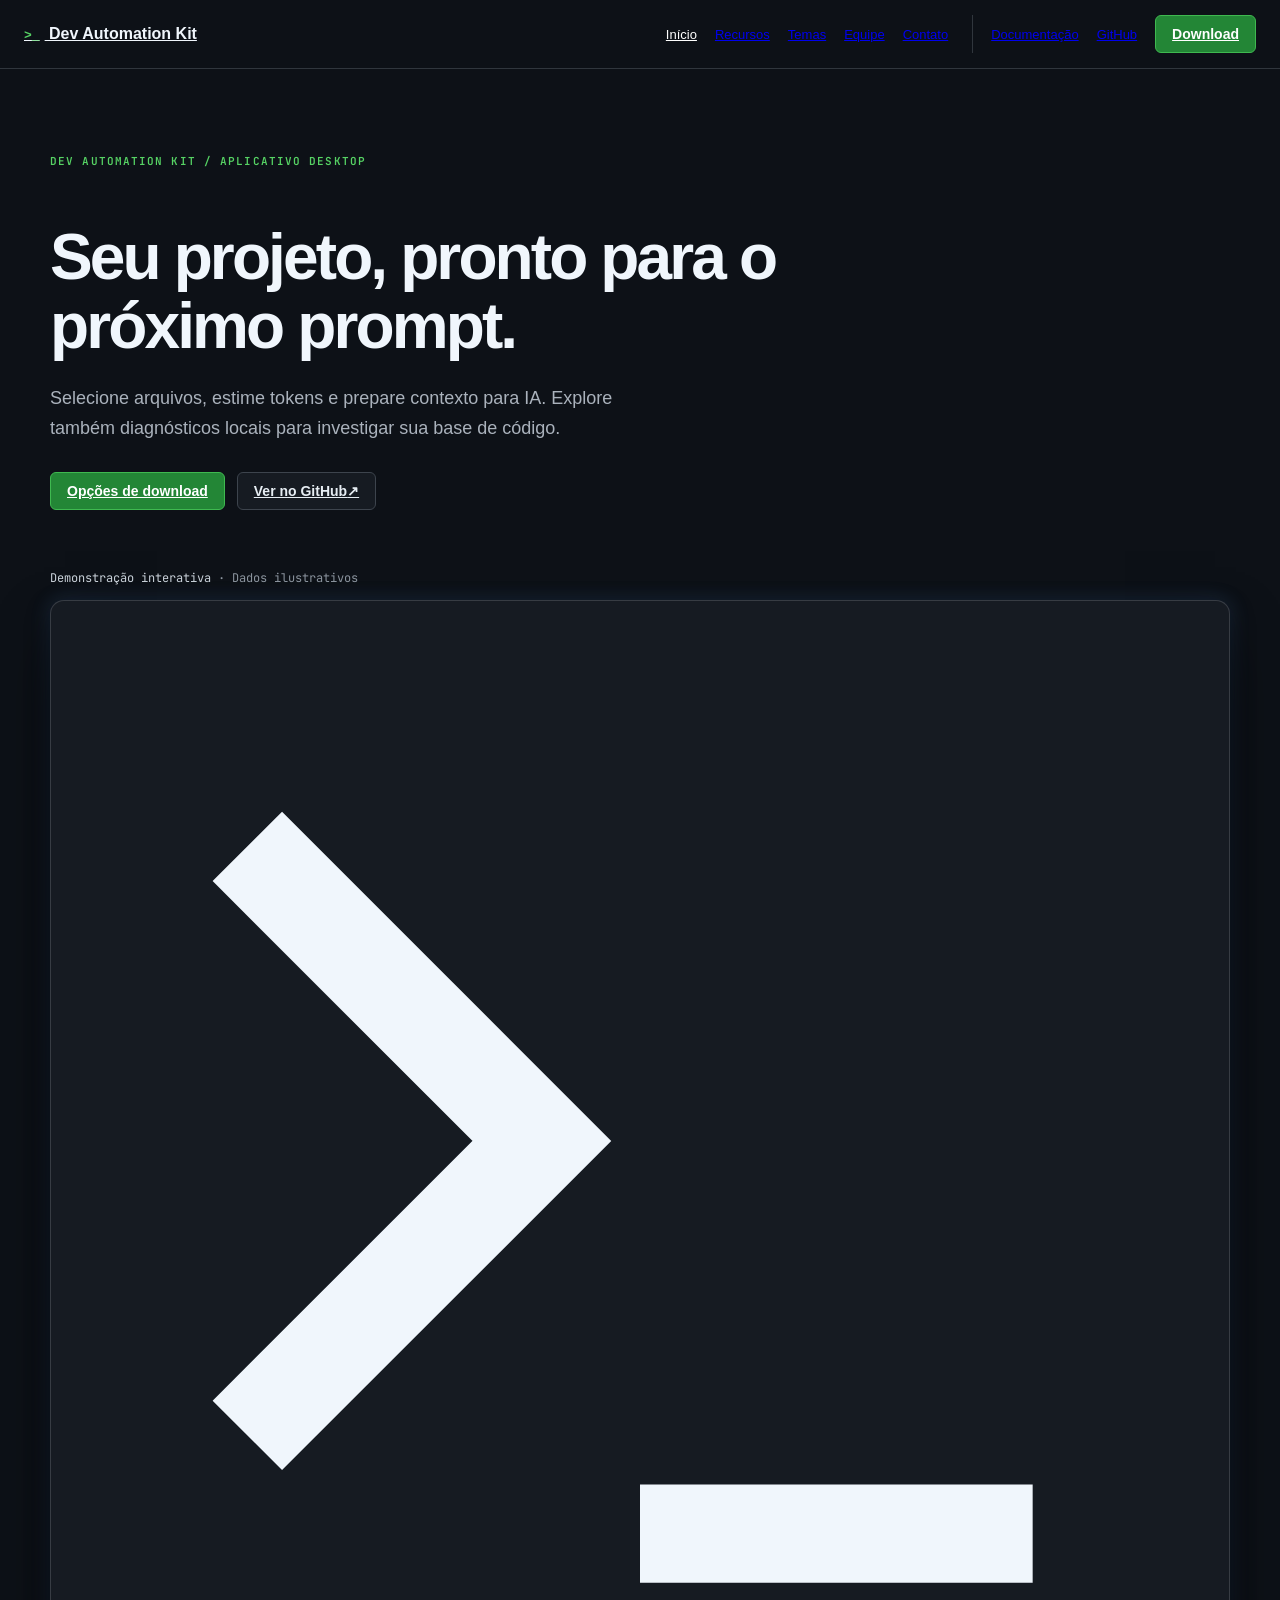
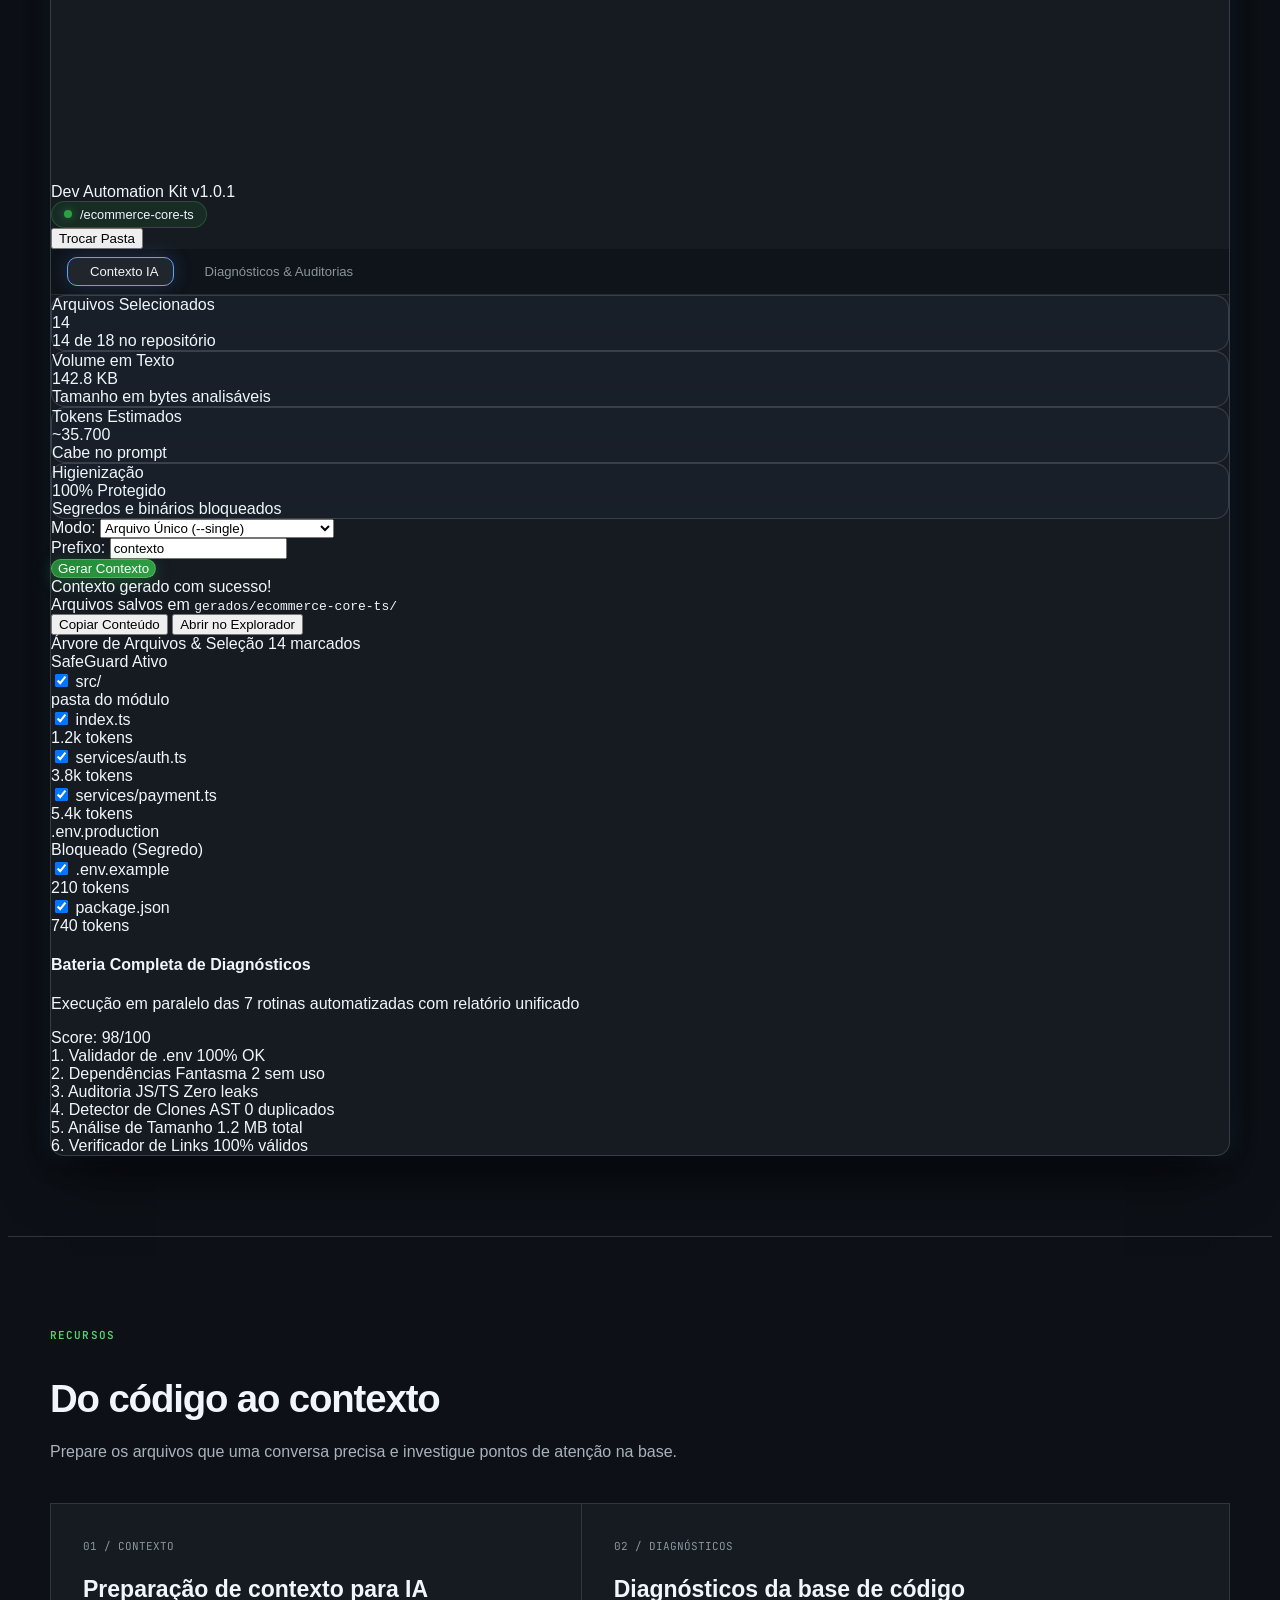
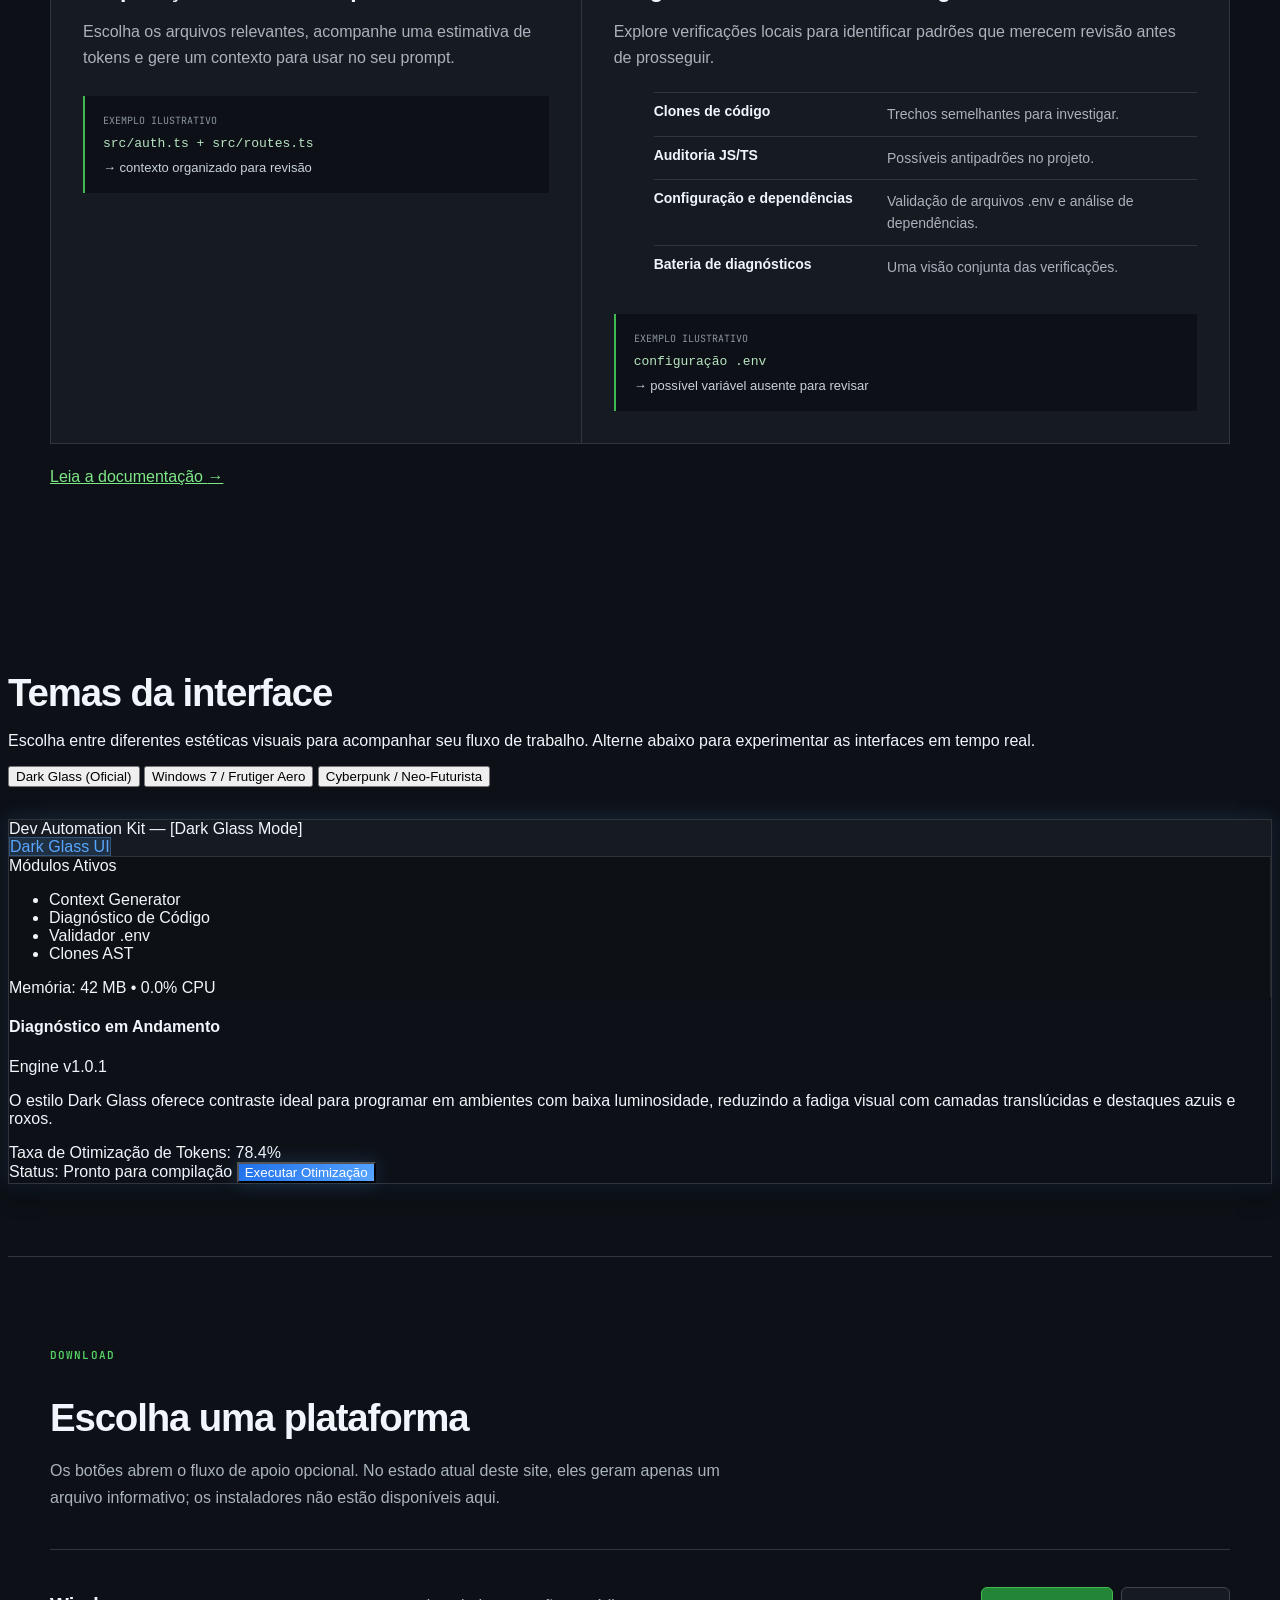
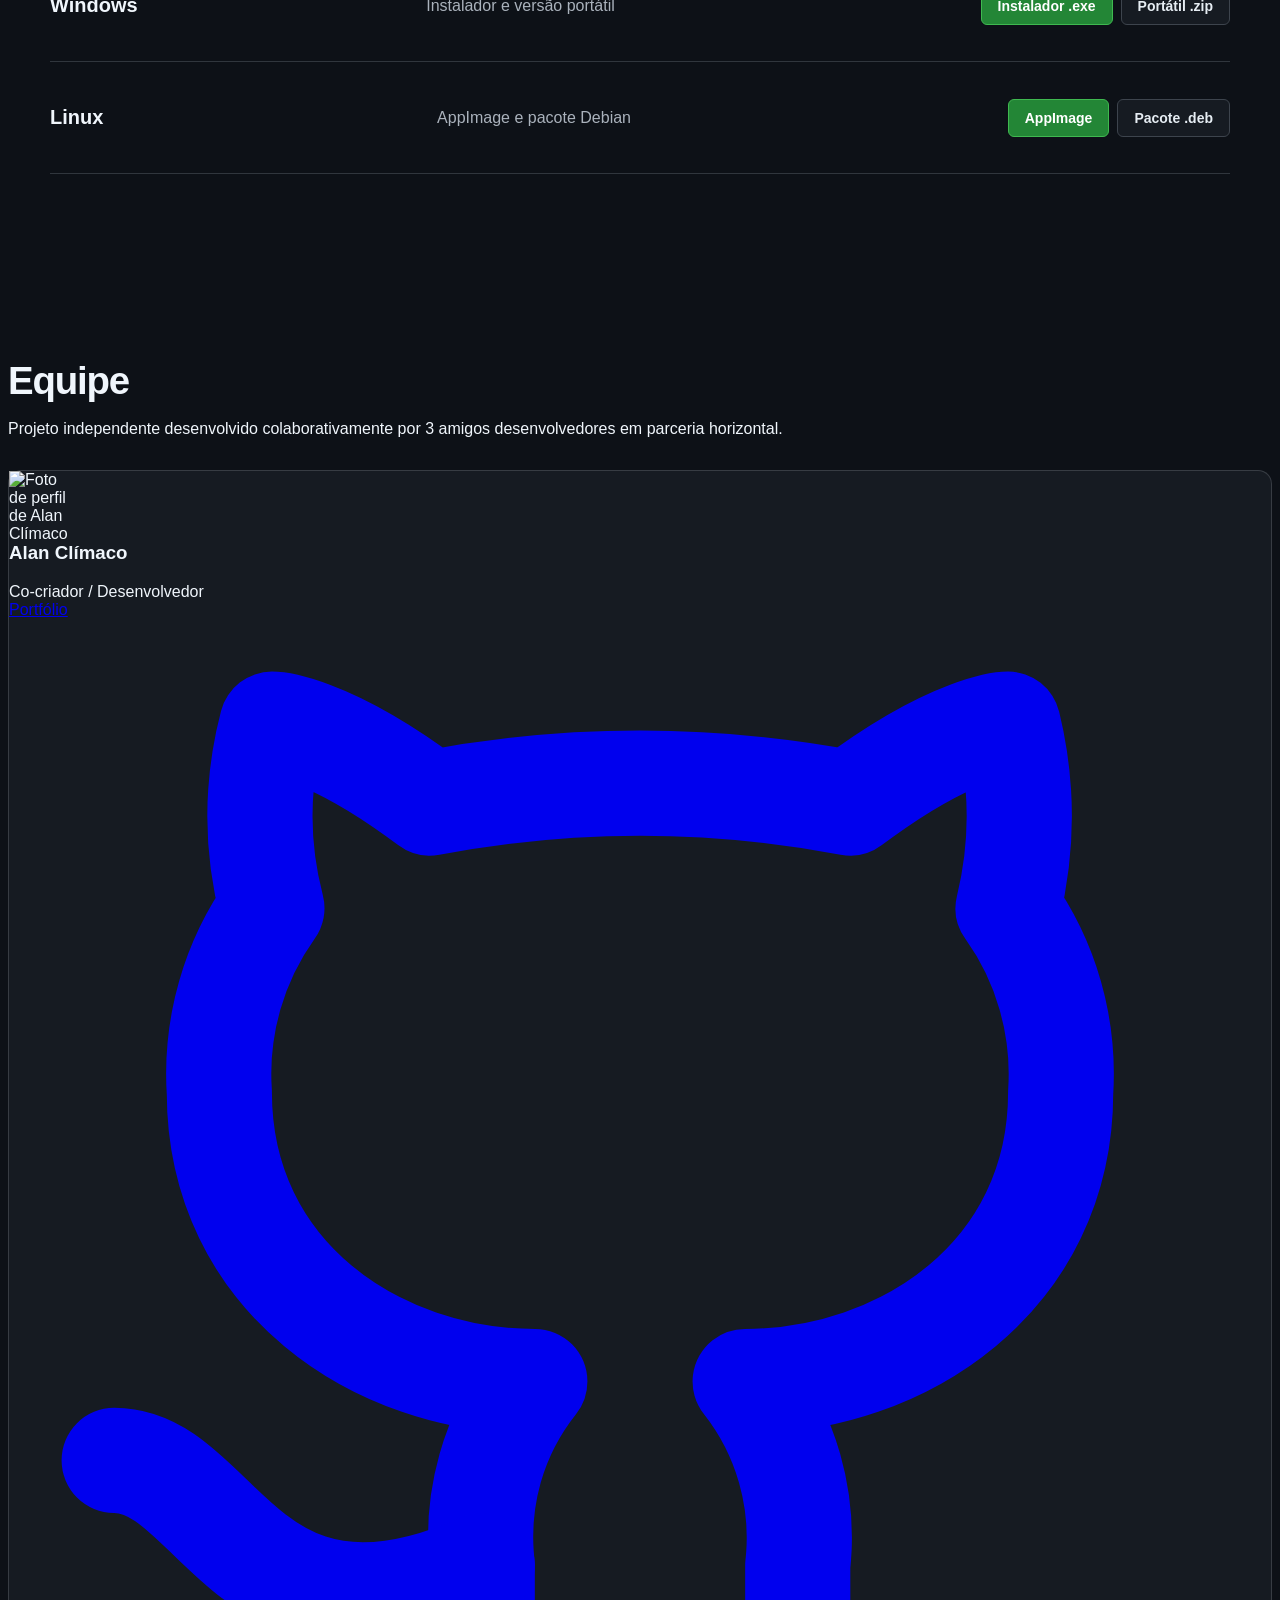
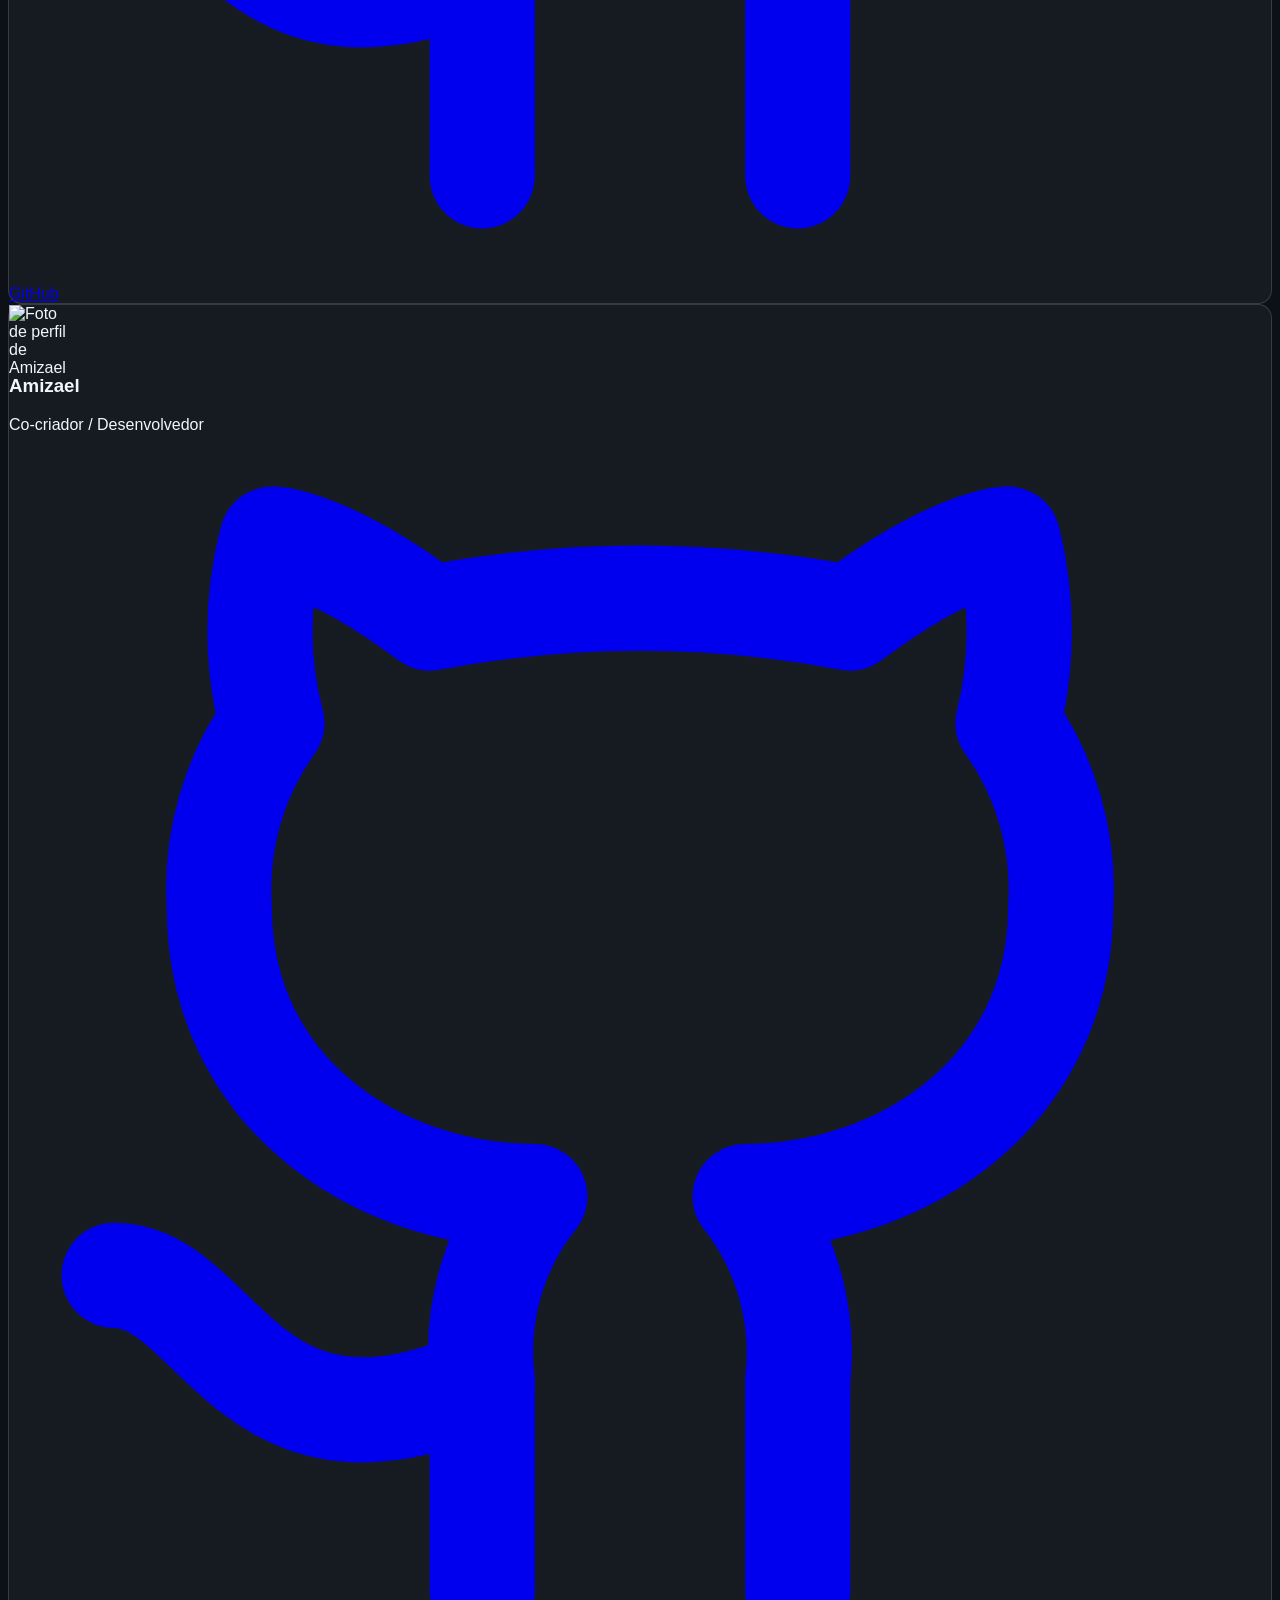
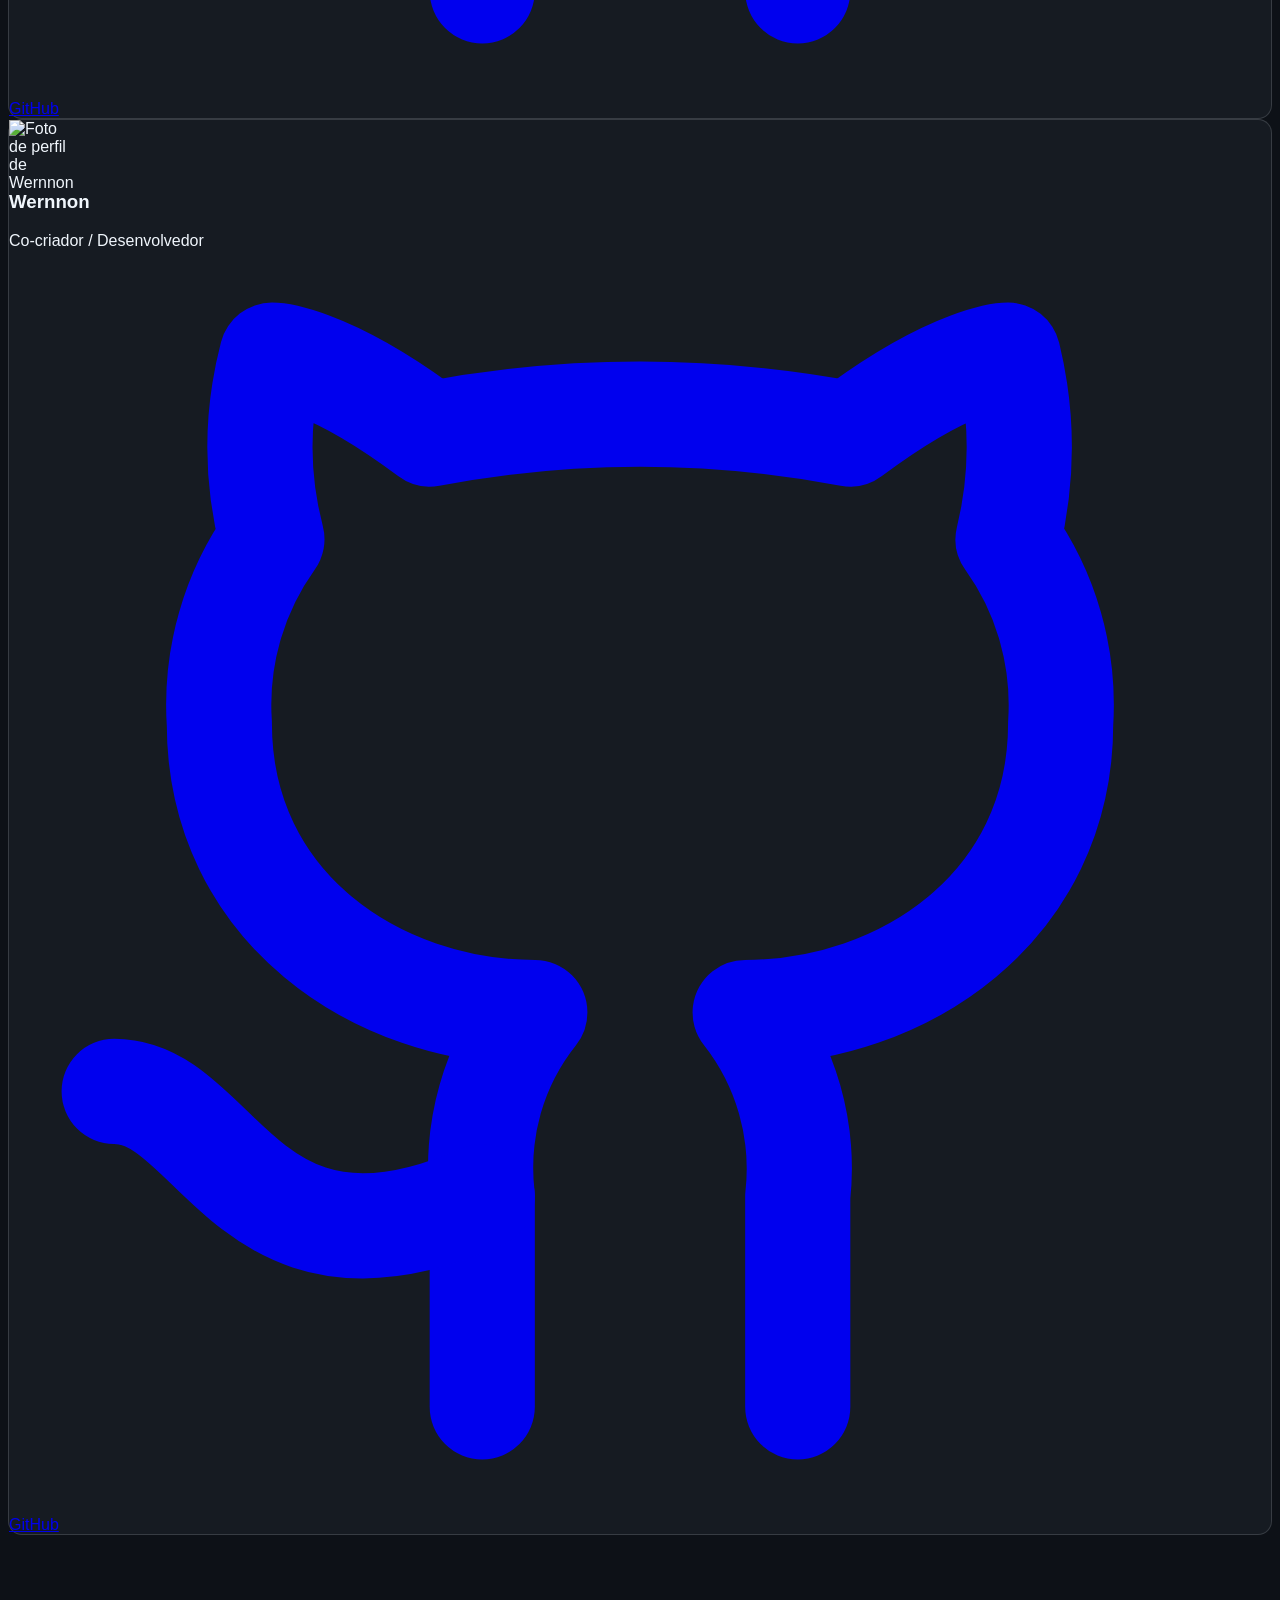
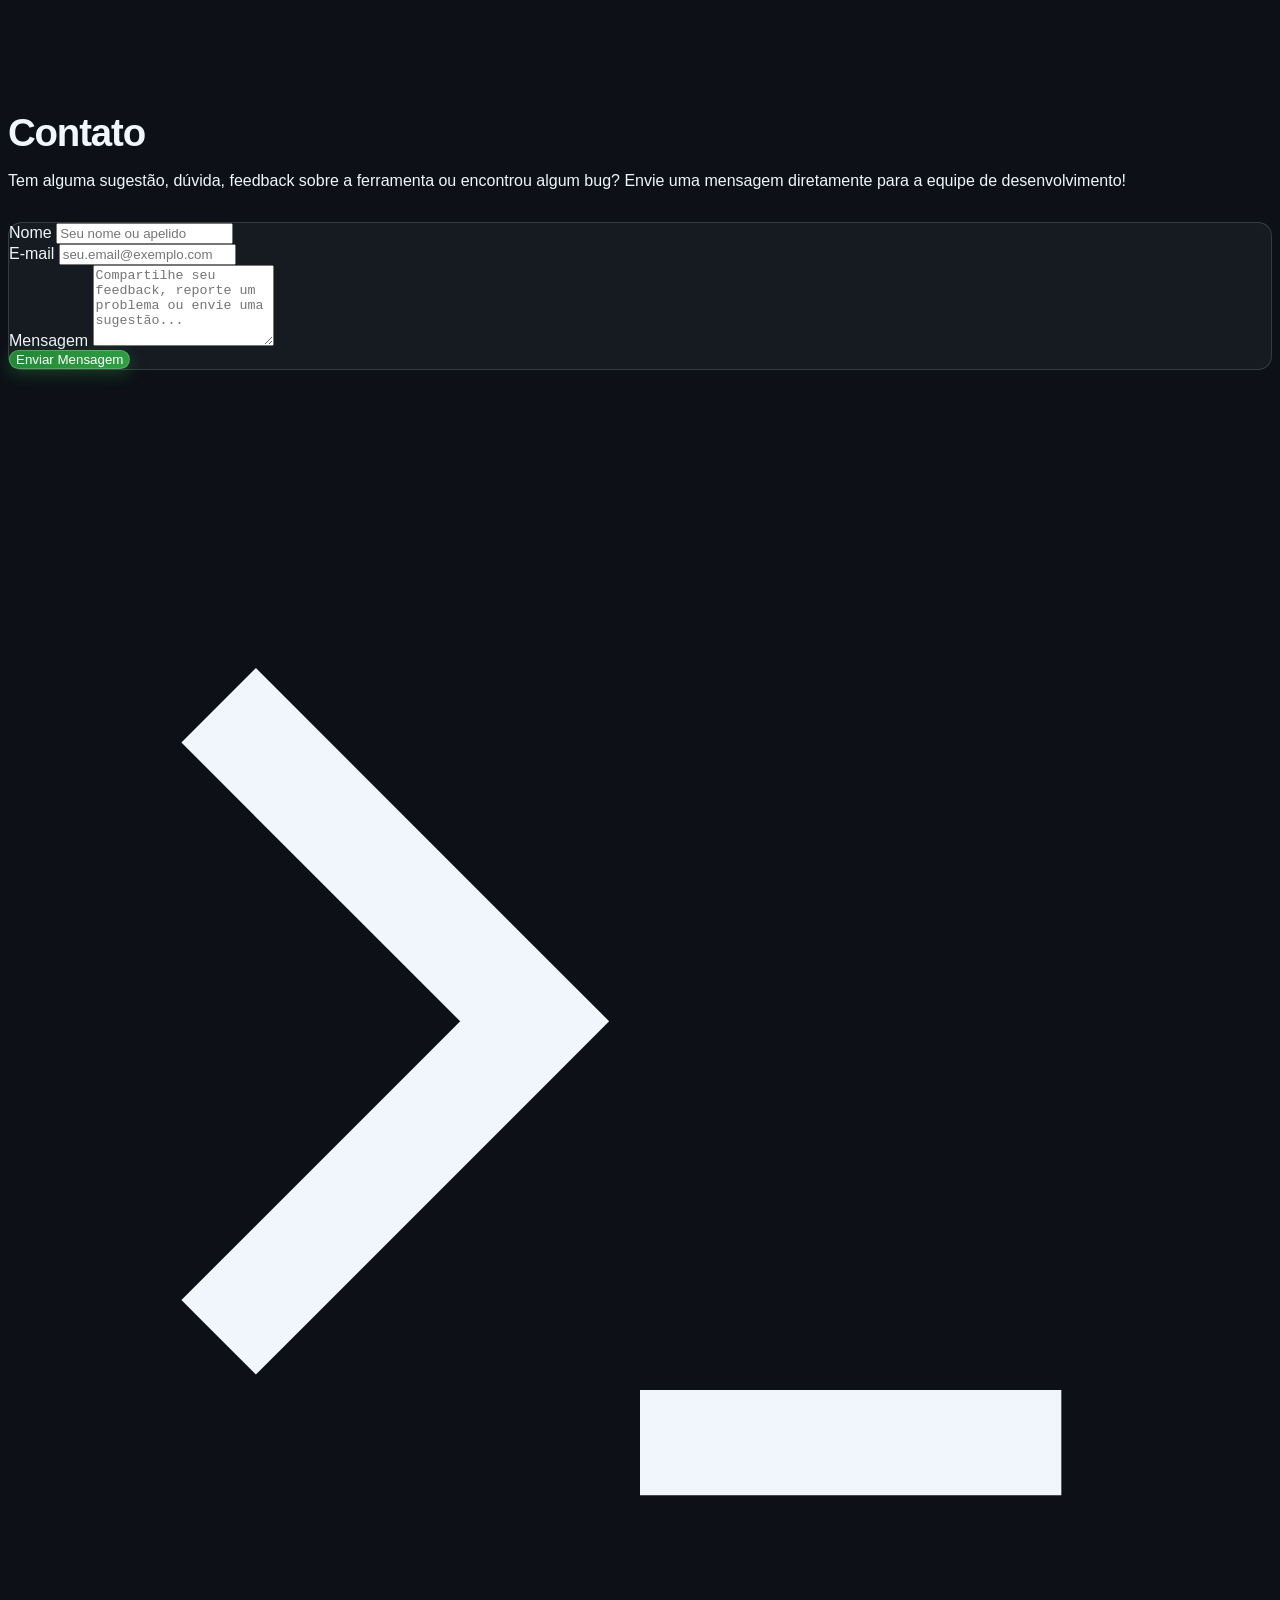
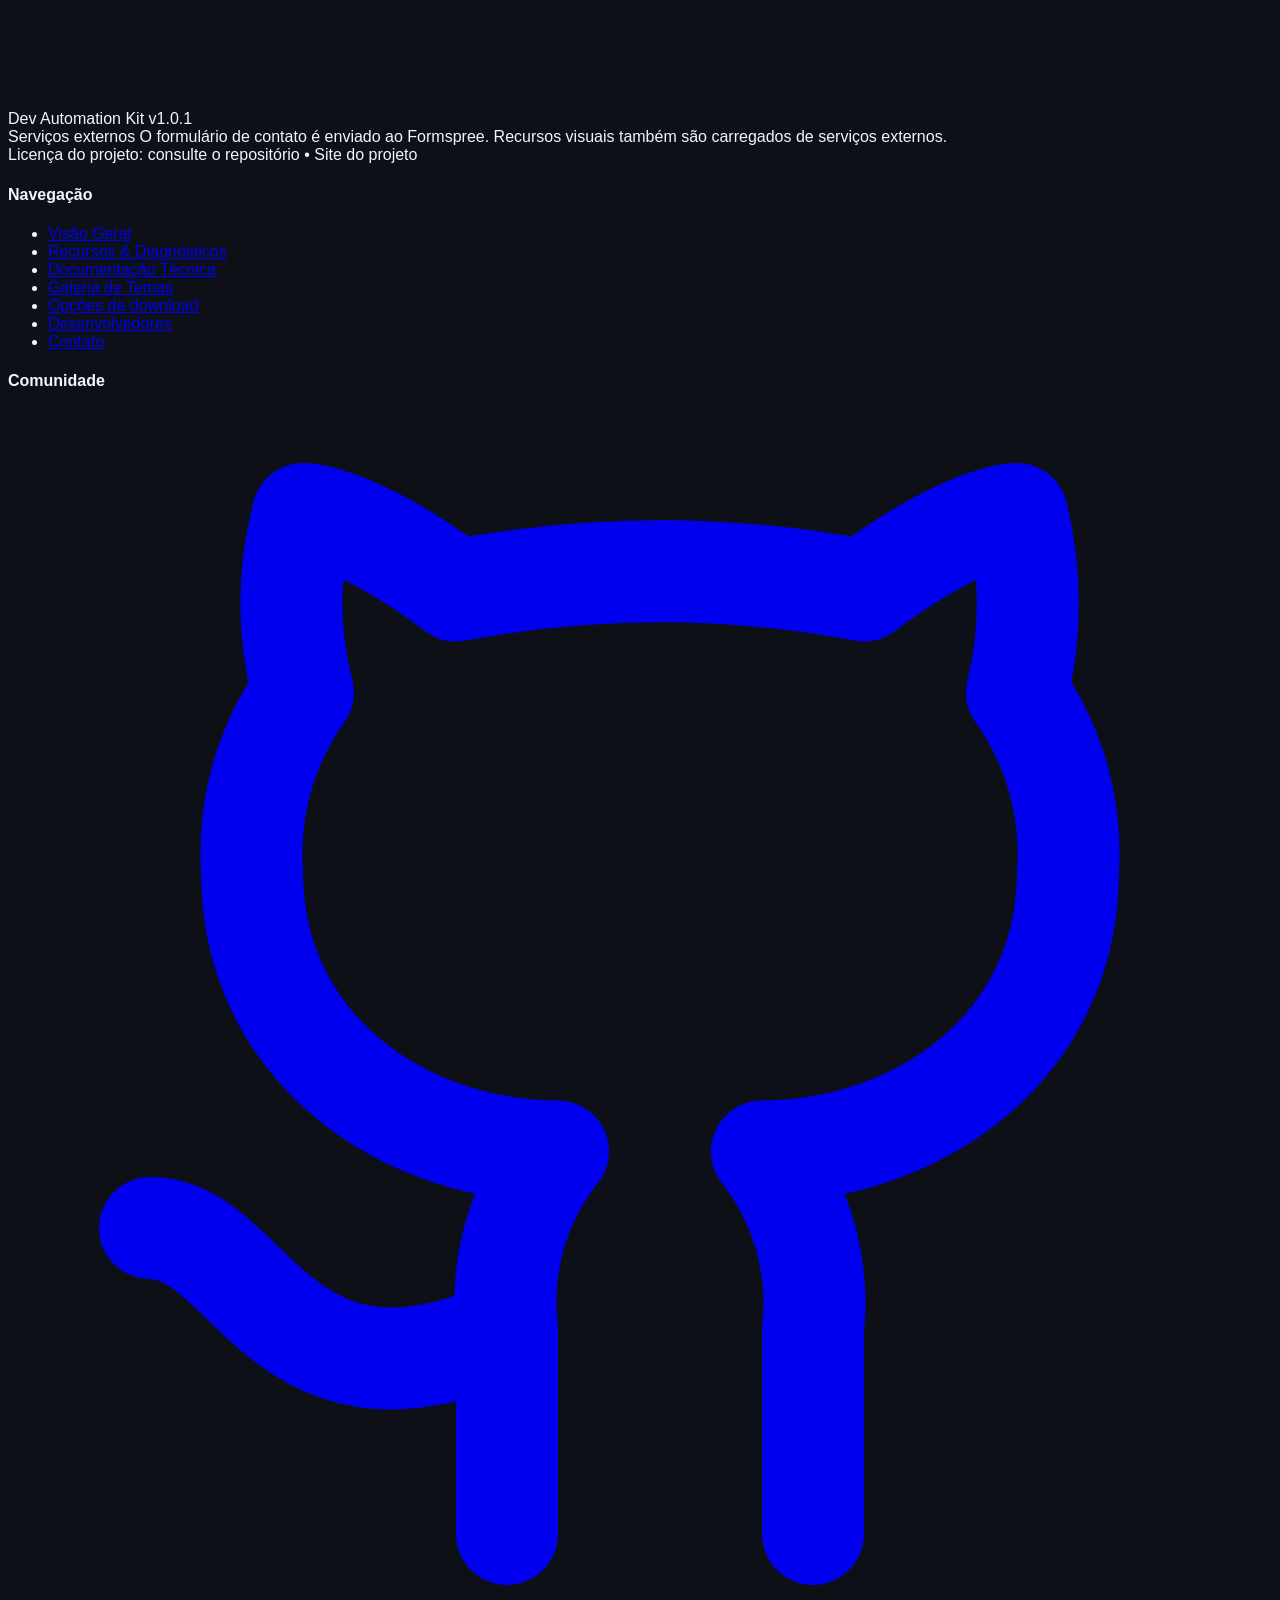
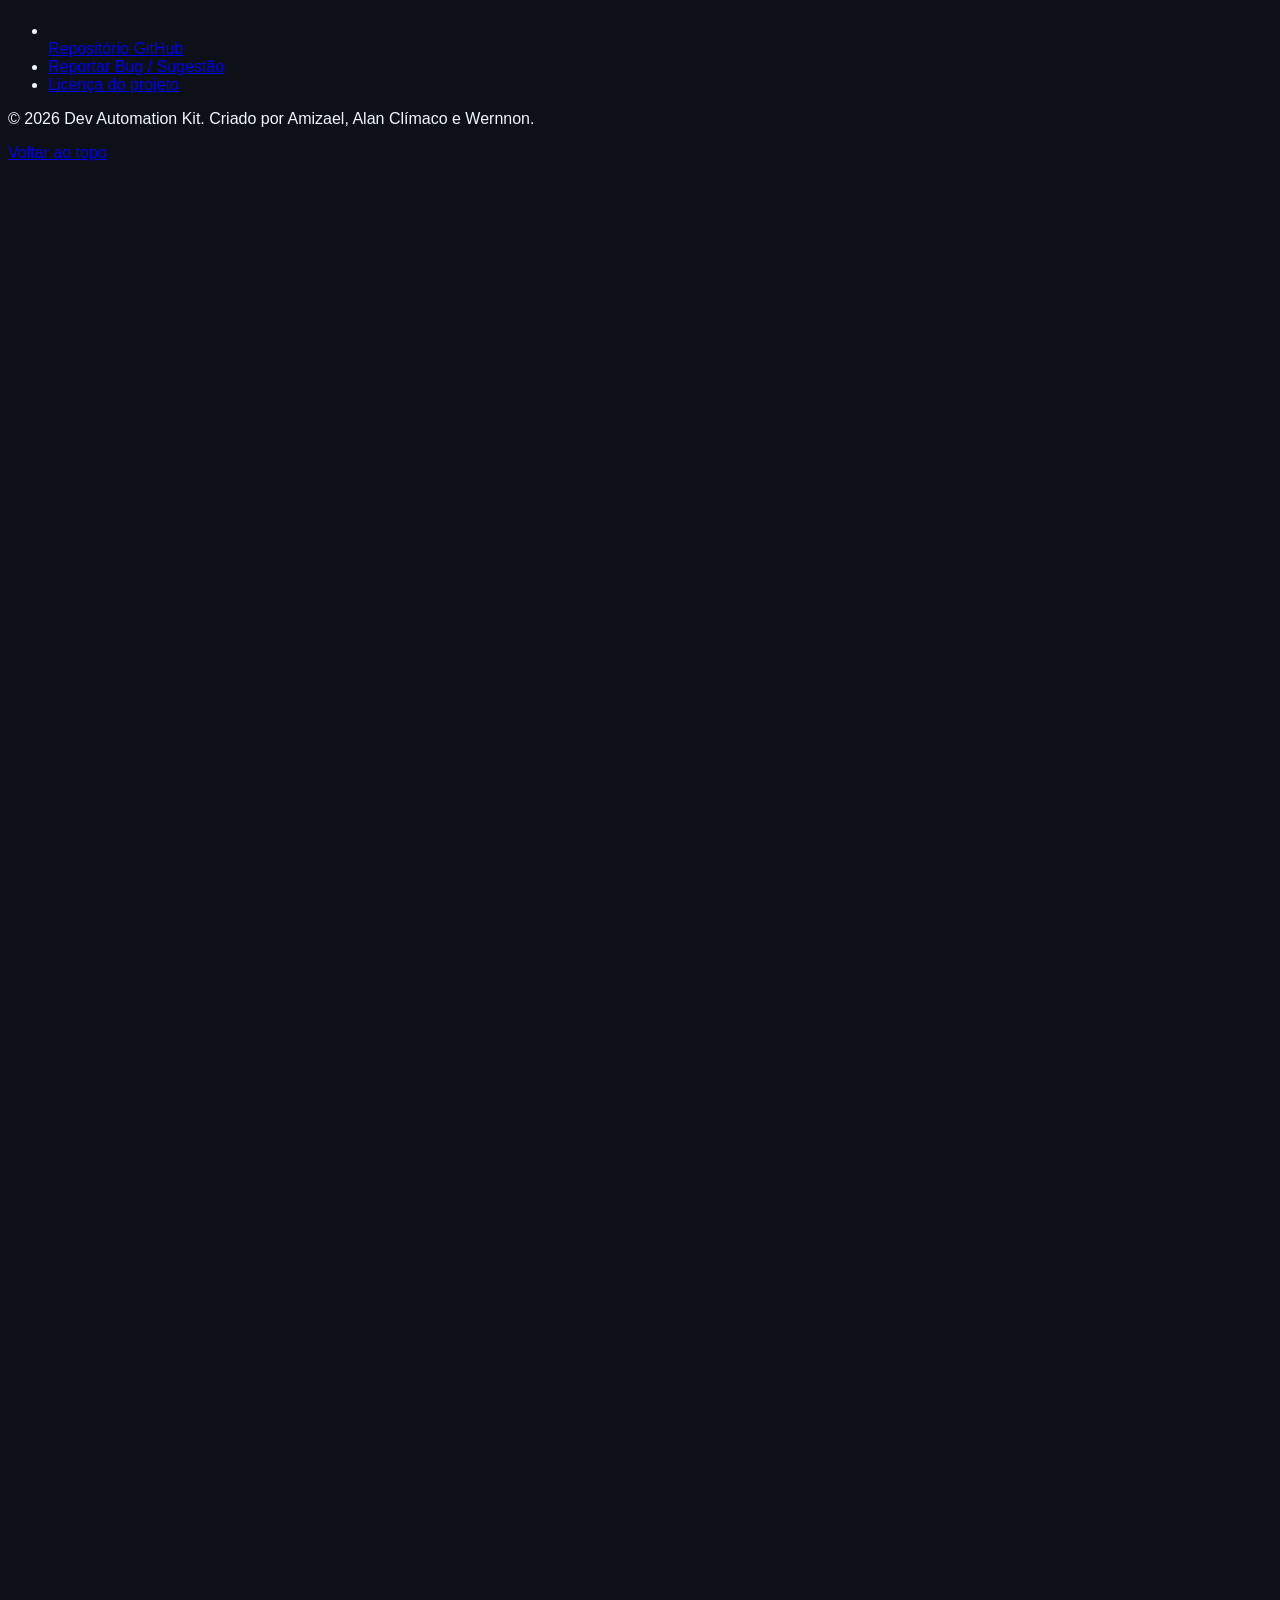
==== commit 4f53c573: "fix old bugs, add new ones" ====
--- a/index.html
+++ b/index.html
@@ -6,11 +6,11 @@
   <title>Dev Automation Kit — Sua Suíte Desktop de Diagnósticos e Contexto para IA</title>
   
   <!-- SEO & Meta Tags -->
-  <meta name="description" content="Prepare o código-fonte do seu projeto para LLMs com estimativa exata de tokens e audite a saúde da sua base de código em segundos, 100% local e privado.">
+  <meta name="description" content="Prepare o código-fonte do seu projeto para LLMs com estimativa de tokens e conheça os diagnósticos da base de código.">
   <meta name="keywords" content="Dev Automation Kit, contexto para IA, estimativa de tokens, auditoria de código, desktop app, open source, produtividade dev">
   <meta name="author" content="Amizael, Alan Clímaco, Wernnon">
   <meta property="og:title" content="Dev Automation Kit — Diagnósticos & Contexto para IA">
-  <meta property="og:description" content="Prepare o código-fonte do seu projeto para LLMs com estimativa de tokens e execute diagnósticos 100% offline.">
+  <meta property="og:description" content="Prepare o código-fonte do seu projeto para LLMs com estimativa de tokens e conheça os diagnósticos da base de código.">
   <meta property="og:type" content="website">
   <meta name="theme-color" content="#0d1117">
 
@@ -61,156 +61,25 @@
   <!-- Estilos Customizados e Design System Oficial -->
   <link rel="stylesheet" href="styles.css">
 </head>
-<body class="bg-[#0d1117] text-[#f0f6fc] antialiased selection:bg-[#58a6ff]/30 selection:text-[#79c0ff]">
+<body class="landing-page bg-[#0d1117] text-[#f0f6fc] antialiased selection:bg-[#58a6ff]/30 selection:text-[#79c0ff]">
 
   <!-- =========================================================================
        A. CABEÇALHO / NAVBAR FIXA (ESTILO DESIGN SYSTEM)
        ========================================================================= -->
-  <header class="fixed top-0 left-0 right-0 z-50 glass-nav transition-all duration-300" id="main-header">
-    <div class="max-w-7xl mx-auto px-4 sm:px-6 lg:px-8">
-      <div class="flex items-center justify-between h-18 py-3.5">
-        
-        <!-- Logo & Versão -->
-        <a href="#" class="flex items-center gap-3 group focus:outline-none focus:ring-2 focus:ring-[#58a6ff] rounded-lg p-1">
-          <div class="w-9 h-9 rounded-xl bg-[#161b22] border border-[rgba(240,246,252,0.15)] flex items-center justify-center text-[#58a6ff] shadow-md group-hover:border-[#58a6ff] transition-all">
-            <!-- Ícone Terminal Oficial do Desktop App -->
-            <svg class="w-5 h-5 text-[#58a6ff]" viewBox="0 0 24 24" fill="none" stroke="currentColor" stroke-width="2" stroke-linecap="round" stroke-linejoin="round">
-              <polyline points="4 17 10 11 4 5"/>
-              <line x1="12" x2="20" y1="19" y2="19"/>
-            </svg>
-          </div>
-          <div class="flex items-center gap-2">
-            <span class="font-bold text-base sm:text-lg tracking-tight text-[#f0f6fc] group-hover:text-[#58a6ff] transition-colors">
-              Dev Automation Kit
-            </span>
-            <span class="inline-flex items-center px-2 py-0.5 rounded-full text-[11px] font-semibold bg-[#58a6ff]/15 text-[#58a6ff] border border-[#58a6ff]/30">
-              <span class="w-1.5 h-1.5 rounded-full bg-[#3fb950] animate-pulse mr-1.5"></span>
-              v1.0.1
-            </span>
-          </div>
-        </a>
-
-        <!-- Navegação Desktop -->
-        <nav class="hidden md:flex items-center space-x-1 lg:space-x-2 text-sm font-medium text-[#8b949e]">
-          <a href="#sobre" class="nav-link px-3 py-1.5 rounded-lg hover:text-[#f0f6fc] hover:bg-[#21262d] transition-colors">Sobre</a>
-          <a href="#recursos" class="nav-link px-3 py-1.5 rounded-lg hover:text-[#f0f6fc] hover:bg-[#21262d] transition-colors">Recursos</a>
-          <a href="#temas" class="nav-link px-3 py-1.5 rounded-lg hover:text-[#f0f6fc] hover:bg-[#21262d] transition-colors">Temas</a>
-          <a href="#download" class="nav-link px-3 py-1.5 rounded-lg hover:text-[#f0f6fc] hover:bg-[#21262d] transition-colors">Download</a>
-          <a href="#equipe" class="nav-link px-3 py-1.5 rounded-lg hover:text-[#f0f6fc] hover:bg-[#21262d] transition-colors">Equipe</a>
-          <a href="#contato" class="nav-link px-3 py-1.5 rounded-lg hover:text-[#f0f6fc] hover:bg-[#21262d] transition-colors">Contato</a>
-        </nav>
-
-        <!-- CTA Header & GitHub -->
-        <div class="hidden md:flex items-center gap-3">
-          <a href="https://github.com/AlanClimaco/dev-automation-kit-web" target="_blank" rel="noopener noreferrer" class="p-2.5 rounded-xl border border-[rgba(240,246,252,0.1)] hover:border-[rgba(240,246,252,0.25)] bg-[#161b22] hover:bg-[#21262d] text-[#8b949e] hover:text-[#f0f6fc] transition-all shadow-sm" title="Repositório no GitHub" aria-label="GitHub">
-            <svg class="w-4 h-4" viewBox="0 0 24 24" fill="none" stroke="currentColor" stroke-width="2" stroke-linecap="round" stroke-linejoin="round" aria-hidden="true"><path d="M15 22v-4a4.8 4.8 0 0 0-1-3.5c3 0 6-2 6-5.5.08-1.25-.27-2.48-1-3.5.28-1.15.28-2.35 0-3.5 0 0-1 0-3 1.5-2.64-.5-5.36-.5-8 0C6 2 5 2 5 2c-.3 1.15-.3 2.35 0 3.5A5.403 5.403 0 0 0 4 9c0 3.5 3 5.5 6 5.5-.39.49-.68 1.05-.85 1.65-.17.6-.22 1.23-.15 1.85v4"></path><path d="M9 18c-4.51 2-5-2-7-2"></path></svg>
-          </a>
-          <a href="#download" class="glow-btn-primary inline-flex items-center gap-2 px-4 py-2 rounded-xl text-sm font-semibold tracking-wide shadow-md">
-            <i data-lucide="download" class="w-4 h-4"></i>
-            <span>Baixar Agora</span>
-          </a>
-        </div>
-
-        <!-- Botão Menu Mobile -->
-        <div class="flex md:hidden items-center">
-          <button id="mobile-menu-btn" type="button" class="p-2 rounded-lg text-[#8b949e] hover:text-[#f0f6fc] hover:bg-[#21262d] focus:outline-none focus:ring-2 focus:ring-[#58a6ff]" aria-label="Abrir Menu">
-            <i data-lucide="menu" class="w-6 h-6"></i>
-          </button>
-        </div>
-      </div>
-    </div>
-
-    <!-- Menu Dropdown Mobile -->
-    <div id="mobile-menu" class="hidden md:hidden glass-panel border-b border-[rgba(240,246,252,0.1)] px-4 pt-2 pb-6 space-y-2">
-      <a href="#sobre" class="block px-3 py-2 rounded-lg text-sm font-medium text-[#8b949e] hover:text-[#f0f6fc] hover:bg-[#21262d] mobile-link">Sobre</a>
-      <a href="#recursos" class="block px-3 py-2 rounded-lg text-sm font-medium text-[#8b949e] hover:text-[#f0f6fc] hover:bg-[#21262d] mobile-link">Recursos</a>
-      <a href="#temas" class="block px-3 py-2 rounded-lg text-sm font-medium text-[#8b949e] hover:text-[#f0f6fc] hover:bg-[#21262d] mobile-link">Temas</a>
-      <a href="#download" class="block px-3 py-2 rounded-lg text-sm font-medium text-[#8b949e] hover:text-[#f0f6fc] hover:bg-[#21262d] mobile-link">Download</a>
-      <a href="#equipe" class="block px-3 py-2 rounded-lg text-sm font-medium text-[#8b949e] hover:text-[#f0f6fc] hover:bg-[#21262d] mobile-link">Equipe</a>
-      <a href="#contato" class="block px-3 py-2 rounded-lg text-sm font-medium text-[#8b949e] hover:text-[#f0f6fc] hover:bg-[#21262d] mobile-link">Contato</a>
-      <div class="pt-4 border-t border-[rgba(240,246,252,0.1)] flex flex-col gap-3">
-        <a href="#download" class="glow-btn-primary flex items-center justify-center gap-2 px-4 py-2.5 rounded-xl text-sm font-semibold mobile-link">
-          <i data-lucide="download" class="w-4 h-4"></i>
-          <span>Baixar Agora (v1.0.1)</span>
-        </a>
-        <a href="https://github.com/AlanClimaco/dev-automation-kit-web" target="_blank" rel="noopener noreferrer" class="flex items-center justify-center gap-2 px-4 py-2 rounded-xl text-sm font-medium border border-[rgba(240,246,252,0.1)] bg-[#161b22] text-[#8b949e] hover:text-[#f0f6fc]">
-          <svg class="w-4 h-4" viewBox="0 0 24 24" fill="none" stroke="currentColor" stroke-width="2" stroke-linecap="round" stroke-linejoin="round" aria-hidden="true"><path d="M15 22v-4a4.8 4.8 0 0 0-1-3.5c3 0 6-2 6-5.5.08-1.25-.27-2.48-1-3.5.28-1.15.28-2.35 0-3.5 0 0-1 0-3 1.5-2.64-.5-5.36-.5-8 0C6 2 5 2 5 2c-.3 1.15-.3 2.35 0 3.5A5.403 5.403 0 0 0 4 9c0 3.5 3 5.5 6 5.5-.39.49-.68 1.05-.85 1.65-.17.6-.22 1.23-.15 1.85v4"></path><path d="M9 18c-4.51 2-5-2-7-2"></path></svg>
-          <span>Ver no GitHub</span>
-        </a>
-      </div>
-    </div>
-  </header>
+  <header id="main-header" class="site-header"><div class="site-header-inner"><a class="site-brand" href="index.html" aria-current="page"><span aria-hidden="true">&gt;_</span> Dev Automation Kit</a><nav class="site-nav" aria-label="Seções da página inicial"><a data-section-link href="#sobre">Início</a><a data-section-link href="#recursos">Recursos</a><a data-section-link href="#temas">Temas</a><a data-section-link href="#equipe">Equipe</a><a data-section-link href="#contato">Contato</a></nav><div class="site-destinations"><a href="docs.html" >Documentação</a><a href="https://github.com/AlanClimaco/dev-automation-kit-web" target="_blank" rel="noopener noreferrer">GitHub</a><a class="site-download" href="#download">Download</a></div><button id="mobile-menu-btn" class="menu-button" type="button" aria-label="Abrir menu" aria-expanded="false" aria-controls="mobile-menu">Menu</button></div><div id="mobile-menu" class="mobile-menu hidden"><nav aria-label="Seções da página inicial"><a data-section-link href="#sobre">Início</a><a data-section-link href="#recursos">Recursos</a><a data-section-link href="#temas">Temas</a><a data-section-link href="#equipe">Equipe</a><a data-section-link href="#contato">Contato</a></nav><div class="mobile-destinations"><a href="docs.html" >Documentação</a><a href="https://github.com/AlanClimaco/dev-automation-kit-web" target="_blank" rel="noopener noreferrer">GitHub</a><a class="site-download" href="#download">Download</a></div></div></header>
 
   <!-- =========================================================================
        B. HERO SECTION (APRESENTAÇÃO PRINCIPAL)
        ========================================================================= -->
-  <section id="sobre" class="relative pt-32 pb-20 md:pt-40 md:pb-28 overflow-hidden">
-    <!-- Luzes de Fundo Sutis -->
-    <div class="absolute top-1/4 left-1/2 -translate-x-1/2 -translate-y-1/2 w-[700px] h-[360px] bg-gradient-to-tr from-[#58a6ff]/10 via-[#bc8cff]/10 to-[#2ea043]/10 blur-[140px] rounded-full pointer-events-none -z-10"></div>
-
-    <div class="max-w-7xl mx-auto px-4 sm:px-6 lg:px-8">
-      
-      <!-- Cabeçalho do Hero -->
-      <div class="text-center max-w-3xl mx-auto">
-        
-        <!-- Badge Superior -->
-        <div class="inline-flex items-center gap-2 px-3.5 py-1.5 rounded-full text-xs font-medium bg-[#161b22] border border-[rgba(240,246,252,0.15)] text-[#58a6ff] shadow-sm mb-6 hover:border-[#58a6ff]/50 transition-colors cursor-default">
-          <span class="flex h-2 w-2 relative">
-            <span class="animate-ping absolute inline-flex h-full w-full rounded-full bg-[#3fb950] opacity-75"></span>
-            <span class="relative inline-flex rounded-full h-2 w-2 bg-[#2ea043]"></span>
-          </span>
-          <span class="font-semibold">Processamento 100% Local &amp; Privado</span>
-          <span class="text-[#6e7681]">|</span>
-          <span class="text-[#8b949e]">Zero Envio de Código sem Permissão</span>
-        </div>
-
-        <!-- Título Principal -->
-        <h1 class="text-4xl sm:text-5xl lg:text-6xl font-extrabold tracking-tight text-[#f0f6fc] leading-[1.15] mb-5">
-          Sua Suíte Desktop de <br class="hidden sm:inline">
-          <span class="text-gradient-blue-purple">Diagnósticos e Contexto</span> para IA
-        </h1>
-
-        <!-- Subtítulo Persuasivo Oficial -->
-        <p class="text-base sm:text-lg text-[#8b949e] leading-relaxed font-normal mb-8 max-w-2xl mx-auto">
-          Prepare o código-fonte do seu projeto para LLMs com estimativa exata de tokens e audite a saúde da sua base de código em segundos, sem enviar nenhum dado para a nuvem.
-        </p>
-
-        <!-- Botões de Ação do Hero -->
-        <div class="flex flex-col sm:flex-row items-center justify-center gap-3.5 mb-14">
-          <button data-download-target="DevAutomationKit-Setup-1.0.1.exe" class="open-modal-btn w-full sm:w-auto glow-btn-primary inline-flex items-center justify-center gap-2.5 px-7 py-3.5 rounded-xl text-sm font-bold shadow-lg hover:shadow-[#58a6ff]/25 transition-all">
-            <i data-lucide="download" class="w-4 h-4"></i>
-            <span>Baixar Grátis (Windows/Linux)</span>
-          </button>
-          
-          <a href="https://github.com/AlanClimaco/dev-automation-kit-web" target="_blank" rel="noopener noreferrer" class="w-full sm:w-auto inline-flex items-center justify-center gap-2 px-6 py-3.5 rounded-xl text-sm font-semibold text-[#f0f6fc] bg-[#161b22] hover:bg-[#21262d] border border-[rgba(240,246,252,0.15)] hover:border-[rgba(240,246,252,0.3)] transition-all shadow-sm">
-            <svg class="w-4 h-4" viewBox="0 0 24 24" fill="none" stroke="currentColor" stroke-width="2" stroke-linecap="round" stroke-linejoin="round" aria-hidden="true"><path d="M15 22v-4a4.8 4.8 0 0 0-1-3.5c3 0 6-2 6-5.5.08-1.25-.27-2.48-1-3.5.28-1.15.28-2.35 0-3.5 0 0-1 0-3 1.5-2.64-.5-5.36-.5-8 0C6 2 5 2 5 2c-.3 1.15-.3 2.35 0 3.5A5.403 5.403 0 0 0 4 9c0 3.5 3 5.5 6 5.5-.39.49-.68 1.05-.85 1.65-.17.6-.22 1.23-.15 1.85v4"></path><path d="M9 18c-4.51 2-5-2-7-2"></path></svg>
-            <span>Ver no GitHub</span>
-          </a>
-
-          <a href="#recursos" class="w-full sm:w-auto inline-flex items-center justify-center gap-1.5 px-5 py-3.5 rounded-xl text-sm font-medium text-[#8b949e] hover:text-[#58a6ff] transition-colors">
-            <span>Explorar Recursos</span>
-            <i data-lucide="arrow-down" class="w-4 h-4"></i>
-          </a>
-        </div>
-
-        <!-- Badges de Engenharia do Core -->
-        <div class="flex flex-wrap items-center justify-center gap-6 text-xs text-[#8b949e]">
-          <div class="flex items-center gap-1.5">
-            <i data-lucide="cpu" class="w-3.5 h-3.5 text-[#58a6ff]"></i>
-            <span>Motor Nativo Node.js &amp; Electron</span>
-          </div>
-          <div class="flex items-center gap-1.5">
-            <i data-lucide="shield-check" class="w-3.5 h-3.5 text-[#3fb950]"></i>
-            <span>Análise e Diagnóstico 100% Locais</span>
-          </div>
-          <div class="flex items-center gap-1.5">
-            <i data-lucide="sparkles" class="w-3.5 h-3.5 text-[#bc8cff]"></i>
-            <span>Contexto Otimizado para Claude, GPT &amp; Gemini</span>
-          </div>
-        </div>
-
-      </div>
-
+  <main><section id="sobre" class="hero-section">
+    <div class="site-container">
+      <div class="hero-copy">
+        <p class="eyebrow">DEV AUTOMATION KIT / APLICATIVO DESKTOP</p>
+        <h1>Seu projeto, pronto para o próximo prompt.</h1>
+        <p>Selecione arquivos, estime tokens e prepare contexto para IA. Explore também diagnósticos locais para investigar sua base de código.</p>
+        <div class="hero-actions"><a class="site-download" href="#download">Opções de download</a><a class="secondary-action" href="https://github.com/AlanClimaco/dev-automation-kit-web" target="_blank" rel="noopener noreferrer">Ver no GitHub <span aria-hidden="true">↗</span></a></div>
+      </div>
+      <p class="mockup-caption">Demonstração interativa <span>· Dados ilustrativos</span></p>
       <!-- =====================================================================
            MOCKUP AUTÊNTICO DA APLICAÇÃO DESKTOP (DESIGN SYSTEM OFICIAL)
            ===================================================================== -->
@@ -508,162 +377,12 @@
   <!-- =========================================================================
        C. SEÇÃO DE RECURSOS & DIAGNÓSTICOS (ALINHADA À ARQUITETURA OFICIAL)
        ========================================================================= -->
-  <section id="recursos" class="py-24 relative border-t border-[rgba(240,246,252,0.1)] bg-[#0d1117]">
-    <div class="max-w-7xl mx-auto px-4 sm:px-6 lg:px-8">
-      
-      <!-- Cabeçalho da Seção -->
-      <div class="text-center max-w-3xl mx-auto mb-16">
-        <span class="text-[#58a6ff] font-mono text-xs font-bold uppercase tracking-widest px-3 py-1 rounded-full bg-[#58a6ff]/10 border border-[#58a6ff]/30 inline-block mb-3">
-          Arquitetura e Recursos Oficiais
-        </span>
-        <h2 class="text-3xl sm:text-4xl font-extrabold text-[#f0f6fc] tracking-tight mb-4">
-          Tudo o que sua base de código precisa <br class="hidden sm:inline">
-          <span class="text-gradient-blue-purple">antes do próximo prompt de IA</span>
-        </h2>
-        <p class="text-[#8b949e] text-base leading-relaxed">
-          Projetado para eliminar respostas alucinadas de LLMs, otimizar o consumo de tokens e sanear a saúde arquitetural de projetos TypeScript, JavaScript e full-stack.
-        </p>
-      </div>
-
-      <!-- Grid com os 6 Cards Principais do Kit -->
-      <div class="grid grid-cols-1 md:grid-cols-2 lg:grid-cols-3 gap-6">
-        
-        <!-- Card 1: Gerador de Contexto Inteligente para IA -->
-        <div class="glass-card p-6 flex flex-col justify-between group">
-          <div>
-            <div class="w-11 h-11 rounded-xl bg-[#58a6ff]/15 border border-[#58a6ff]/30 flex items-center justify-center text-[#58a6ff] mb-4 group-hover:scale-105 transition-transform">
-              <i data-lucide="file-symlink" class="w-5 h-5"></i>
-            </div>
-            <h3 class="text-lg font-bold text-[#f0f6fc] group-hover:text-[#58a6ff] transition-colors mb-1">
-              Gerador Visual de Contexto para IA
-            </h3>
-            <span class="inline-block text-[11px] font-mono font-semibold text-[#58a6ff] mb-3">
-              contexto-ia.mjs • Árvore Interativa
-            </span>
-            <p class="text-xs text-[#8b949e] leading-relaxed mb-4">
-              Navegue na árvore de arquivos com seleção granular estilo VS Code. Suporta os modos <code class="text-[#58a6ff] bg-[#21262d] px-1 py-0.5 rounded">--single</code>, <code class="text-[#58a6ff] bg-[#21262d] px-1 py-0.5 rounded">--split</code> (~300 KB) e <code class="text-[#58a6ff] bg-[#21262d] px-1 py-0.5 rounded">--by-folder</code>. Saídas isoladas e organizadas dentro de <code class="text-[#f0f6fc]">gerados/&lt;Projeto&gt;/</code>.
-            </p>
-          </div>
-          <div class="pt-3 border-t border-[rgba(240,246,252,0.1)] flex items-center text-xs text-[#8b949e] gap-1.5">
-            <i data-lucide="shield-check" class="w-4 h-4 text-[#3fb950]"></i>
-            <span>Bloqueio automático de .env, chaves e binários</span>
-          </div>
-        </div>
-
-        <!-- Card 2: Bateria Completa de Diagnósticos -->
-        <div class="glass-card p-6 flex flex-col justify-between group">
-          <div>
-            <div class="w-11 h-11 rounded-xl bg-[#bc8cff]/15 border border-[#bc8cff]/30 flex items-center justify-center text-[#bc8cff] mb-4 group-hover:scale-105 transition-transform">
-              <i data-lucide="activity" class="w-5 h-5"></i>
-            </div>
-            <h3 class="text-lg font-bold text-[#f0f6fc] group-hover:text-[#bc8cff] transition-colors mb-1">
-              Bateria Completa de Diagnósticos
-            </h3>
-            <span class="inline-block text-[11px] font-mono font-semibold text-[#bc8cff] mb-3">
-              hub.mjs • 7 Rotinas em Paralelo
-            </span>
-            <p class="text-xs text-[#8b949e] leading-relaxed mb-4">
-              Executa em sequência todas as 7 rotinas de auditoria automatizadas e apresenta um placar consolidado da saúde da base de código. Gera relatórios objetivos com índice de manutenibilidade prontos para code reviews.
-            </p>
-          </div>
-          <div class="pt-3 border-t border-[rgba(240,246,252,0.1)] flex items-center text-xs text-[#8b949e] gap-1.5">
-            <i data-lucide="gauge" class="w-4 h-4 text-[#bc8cff]"></i>
-            <span>Relatório unificado isolado em gerados/</span>
-          </div>
-        </div>
-
-        <!-- Card 3: Detector de Clones de Código -->
-        <div class="glass-card p-6 flex flex-col justify-between group">
-          <div>
-            <div class="w-11 h-11 rounded-xl bg-[#2ea043]/15 border border-[#2ea043]/30 flex items-center justify-center text-[#3fb950] mb-4 group-hover:scale-105 transition-transform">
-              <i data-lucide="copy" class="w-5 h-5"></i>
-            </div>
-            <h3 class="text-lg font-bold text-[#f0f6fc] group-hover:text-[#3fb950] transition-colors mb-1">
-              Detector de Clones de Código
-            </h3>
-            <span class="inline-block text-[11px] font-mono font-semibold text-[#3fb950] mb-3">
-              detectar-clones.mjs • Hash Normalizado
-            </span>
-            <p class="text-xs text-[#8b949e] leading-relaxed mb-4">
-              Localiza blocos lógicos e trechos duplicados através de janelas de hash normalizadas em múltiplos arquivos. Reduz débito técnico, previne inconsistências e economiza tokens preciosos em prompts de IA.
-            </p>
-          </div>
-          <div class="pt-3 border-t border-[rgba(240,246,252,0.1)] flex items-center text-xs text-[#8b949e] gap-1.5">
-            <i data-lucide="git-merge" class="w-4 h-4 text-[#3fb950]"></i>
-            <span>Identifica oportunidades de componentização</span>
-          </div>
-        </div>
-
-        <!-- Card 4: Validador de .env & Configurações -->
-        <div class="glass-card p-6 flex flex-col justify-between group">
-          <div>
-            <div class="w-11 h-11 rounded-xl bg-[#d29922]/15 border border-[#d29922]/30 flex items-center justify-center text-[#d29922] mb-4 group-hover:scale-105 transition-transform">
-              <i data-lucide="key" class="w-5 h-5"></i>
-            </div>
-            <h3 class="text-lg font-bold text-[#f0f6fc] group-hover:text-[#d29922] transition-colors mb-1">
-              Validador de .env &amp; Variáveis
-            </h3>
-            <span class="inline-block text-[11px] font-mono font-semibold text-[#d29922] mb-3">
-              validar-env.mjs • Conformidade de Staging
-            </span>
-            <p class="text-xs text-[#8b949e] leading-relaxed mb-4">
-              Compara automaticamente variáveis ativas contra o template <code class="text-[#f0f6fc] bg-[#21262d] px-1 py-0.5 rounded">.env.example</code>. Alerta sobre chaves ausentes, valores vazios ou placeholders esquecidos como <code class="text-[#d29922]">TODO</code> e <code class="text-[#d29922]">change_me</code>.
-            </p>
-          </div>
-          <div class="pt-3 border-t border-[rgba(240,246,252,0.1)] flex items-center text-xs text-[#8b949e] gap-1.5">
-            <i data-lucide="alert-triangle" class="w-4 h-4 text-[#d29922]"></i>
-            <span>Prevenção contra quebras em deploy de produção</span>
-          </div>
-        </div>
-
-        <!-- Card 5: Auditor de Código JS/TS -->
-        <div class="glass-card p-6 flex flex-col justify-between group">
-          <div>
-            <div class="w-11 h-11 rounded-xl bg-[#f85149]/15 border border-[#f85149]/30 flex items-center justify-center text-[#f85149] mb-4 group-hover:scale-105 transition-transform">
-              <i data-lucide="file-check-2" class="w-5 h-5"></i>
-            </div>
-            <h3 class="text-lg font-bold text-[#f0f6fc] group-hover:text-[#f85149] transition-colors mb-1">
-              Auditor de Antipadrões JS/TS
-            </h3>
-            <span class="inline-block text-[11px] font-mono font-semibold text-[#f85149] mb-3">
-              audit-project.cjs • Análise Estática
-            </span>
-            <p class="text-xs text-[#8b949e] leading-relaxed mb-4">
-              Localiza más práticas contemporâneas: hooks React sem cleanup, requisições DELETE com body, anotações <code class="text-[#f85149]">@ts-ignore</code>, chamadas inseguras e instruções <code class="text-[#58a6ff]">console.log</code> esquecidas em produção.
-            </p>
-          </div>
-          <div class="pt-3 border-t border-[rgba(240,246,252,0.1)] flex items-center text-xs text-[#8b949e] gap-1.5">
-            <i data-lucide="code-2" class="w-4 h-4 text-[#f85149]"></i>
-            <span>Aponta linha e arquivo com sugestão de correção</span>
-          </div>
-        </div>
-
-        <!-- Card 6: Estrutura, Links & Dependências Fantasma -->
-        <div class="glass-card p-6 flex flex-col justify-between group">
-          <div>
-            <div class="w-11 h-11 rounded-xl bg-[#58a6ff]/15 border border-[#58a6ff]/30 flex items-center justify-center text-[#58a6ff] mb-4 group-hover:scale-105 transition-transform">
-              <i data-lucide="package-x" class="w-5 h-5"></i>
-            </div>
-            <h3 class="text-lg font-bold text-[#f0f6fc] group-hover:text-[#58a6ff] transition-colors mb-1">
-              Dependências, Links &amp; Estrutura
-            </h3>
-            <span class="inline-block text-[11px] font-mono font-semibold text-[#58a6ff] mb-3">
-              buscar-dependencias • verificar-links
-            </span>
-            <p class="text-xs text-[#8b949e] leading-relaxed mb-4">
-              Cruza pacotes declarados no <code class="text-[#f0f6fc] bg-[#21262d] px-1 py-0.5 rounded">package.json</code> contra importações reais no código para indicar o que pode ser removido, rastreia links quebrados em documentações Markdown e confere a arquitetura de diretórios.
-            </p>
-          </div>
-          <div class="pt-3 border-t border-[rgba(240,246,252,0.1)] flex items-center text-xs text-[#8b949e] gap-1.5">
-            <i data-lucide="link-2-off" class="w-4 h-4 text-[#58a6ff]"></i>
-            <span>Sanitização do node_modules e documentações</span>
-          </div>
-        </div>
-
-      </div>
-
-    </div>
-  </section>
+  <section id="recursos" class="content-section"><div class="site-container">
+    <div class="section-intro"><p class="eyebrow">RECURSOS</p><h2>Do código ao contexto</h2><p>Prepare os arquivos que uma conversa precisa e investigue pontos de atenção na base.</p></div>
+    <div class="feature-layout"><article class="feature-main"><span class="feature-number">01 / CONTEXTO</span><h3>Preparação de contexto para IA</h3><p>Escolha os arquivos relevantes, acompanhe uma estimativa de tokens e gere um contexto para usar no seu prompt.</p><div class="example"><span>EXEMPLO ILUSTRATIVO</span><code>src/auth.ts + src/routes.ts</code><strong>→ contexto organizado para revisão</strong></div></article>
+    <article class="feature-main"><span class="feature-number">02 / DIAGNÓSTICOS</span><h3>Diagnósticos da base de código</h3><p>Explore verificações locais para identificar padrões que merecem revisão antes de prosseguir.</p><ul class="feature-list"><li><strong>Clones de código</strong><span>Trechos semelhantes para investigar.</span></li><li><strong>Auditoria JS/TS</strong><span>Possíveis antipadrões no projeto.</span></li><li><strong>Configuração e dependências</strong><span>Validação de arquivos .env e análise de dependências.</span></li><li><strong>Bateria de diagnósticos</strong><span>Uma visão conjunta das verificações.</span></li></ul><div class="example"><span>EXEMPLO ILUSTRATIVO</span><code>configuração .env</code><strong>→ possível variável ausente para revisar</strong></div></article></div>
+    <a class="text-link" href="docs.html">Leia a documentação <span aria-hidden="true">→</span></a>
+  </div></section>
 
   <!-- =========================================================================
        D. SEÇÃO DE TEMAS & PERSONALIZAÇÃO VISUAL (#temas)
@@ -673,11 +392,8 @@
       
       <!-- Cabeçalho da Seção de Temas -->
       <div class="text-center max-w-3xl mx-auto mb-10">
-        <span class="text-[#58a6ff] font-mono text-xs font-bold uppercase tracking-widest px-3 py-1 rounded-full bg-[#58a6ff]/10 border border-[#58a6ff]/30 inline-block mb-3">
-          Customização &amp; Ergonomia Visual
-        </span>
         <h2 class="text-3xl sm:text-4xl font-extrabold text-[#f0f6fc] tracking-tight mb-4">
-          Sua Ferramenta, Seu Estilo
+          Temas da interface
         </h2>
         <p class="text-[#8b949e] text-base leading-relaxed">
           Escolha entre diferentes estéticas visuais para acompanhar seu fluxo de trabalho. Alterne abaixo para experimentar as interfaces em tempo real.
@@ -800,127 +516,7 @@
   <!-- =========================================================================
        E. SEÇÃO DE DOWNLOAD & CARDS DIRETOS (#download)
        ========================================================================= -->
-  <section id="download" class="py-24 relative bg-gradient-to-b from-[#0d1117] via-[#161b22] to-[#0d1117] border-t border-[rgba(240,246,252,0.1)]">
-    <div class="max-w-7xl mx-auto px-4 sm:px-6 lg:px-8">
-      
-      <!-- Cabeçalho da Seção de Download -->
-      <div class="text-center max-w-3xl mx-auto mb-14">
-        <span class="text-[#58a6ff] font-mono text-xs font-bold uppercase tracking-widest px-3 py-1 rounded-full bg-[#58a6ff]/10 border border-[#58a6ff]/30 inline-block mb-3">
-          Download Livre &amp; Independente
-        </span>
-        <h2 class="text-3xl sm:text-4xl font-extrabold text-[#f0f6fc] tracking-tight mb-4">
-          Pronto para otimizar seu código?
-        </h2>
-        <p class="text-[#8b949e] text-base leading-relaxed">
-          O Dev Automation Kit é 100% gratuito e livre para uso. Se o projeto ajuda seu dia a dia, considere apoiar o desenvolvimento.
-        </p>
-      </div>
-
-      <!-- Grid com 2 Cards de Plataforma (Windows e Linux) -->
-      <div class="grid grid-cols-1 md:grid-cols-2 gap-6 max-w-4xl mx-auto">
-        
-        <!-- Card 1: Windows -->
-        <div class="glass-card p-7 flex flex-col justify-between group">
-          <div>
-            <div class="flex items-center justify-between mb-5">
-              <div class="w-12 h-12 rounded-xl bg-[#58a6ff]/15 border border-[#58a6ff]/30 flex items-center justify-center text-[#58a6ff] shadow-sm">
-                <!-- Ícone Windows em SVG -->
-                <svg class="w-6 h-6" viewBox="0 0 24 24" fill="currentColor">
-                  <path d="M0 3.449L9.75 2.1v9.451H0m10.949-9.602L24 0v11.4H10.949M0 12.6h9.75v9.451L0 20.699M10.949 12.6H24V24l-12.949-1.801"/>
-                </svg>
-              </div>
-              <span class="px-2.5 py-0.5 rounded-full text-xs font-semibold bg-[#58a6ff]/15 text-[#58a6ff] border border-[#58a6ff]/30">
-                Mais Popular
-              </span>
-            </div>
-
-            <h3 class="text-xl font-bold text-[#f0f6fc] mb-1">Windows</h3>
-            <p class="text-xs font-mono text-[#58a6ff] mb-3">v1.0.1 • Windows 10 e 11 (64-bit)</p>
-            <p class="text-xs text-[#8b949e] mb-6 leading-relaxed">
-              Instalador executável automático com suporte a menu de contexto ou versão portátil independente que não requer privilégios de administrador.
-            </p>
-
-            <ul class="space-y-2 text-xs text-[#8b949e] mb-6 font-mono">
-              <li class="flex items-center gap-2">
-                <i data-lucide="check" class="w-3.5 h-3.5 text-[#58a6ff]"></i>
-                <span>Instalador NSIS (.exe)</span>
-              </li>
-              <li class="flex items-center gap-2">
-                <i data-lucide="check" class="w-3.5 h-3.5 text-[#58a6ff]"></i>
-                <span>Versão Portátil (.zip)</span>
-              </li>
-              <li class="flex items-center gap-2">
-                <i data-lucide="check" class="w-3.5 h-3.5 text-[#58a6ff]"></i>
-                <span>Assinatura de hash SHA-256</span>
-              </li>
-            </ul>
-          </div>
-
-          <!-- Botões Windows -->
-          <div class="space-y-2.5">
-            <button data-download-target="DevAutomationKit-Setup-1.0.1.exe" class="open-modal-btn w-full glow-btn-primary flex items-center justify-center gap-2 py-3 px-5 rounded-lg font-bold text-xs shadow-md">
-              <i data-lucide="download" class="w-4 h-4"></i>
-              <span>Baixar Instalador (.exe)</span>
-            </button>
-            <button data-download-target="DevAutomationKit-v1.0.1-win-portable.zip" class="open-modal-btn w-full bg-[#21262d] hover:bg-[#30363d] text-[#8b949e] hover:text-[#f0f6fc] border border-[rgba(240,246,252,0.1)] flex items-center justify-center gap-1.5 py-2 px-4 rounded-lg text-xs font-medium transition-colors">
-              <i data-lucide="archive" class="w-3.5 h-3.5"></i>
-              <span>Versão Portátil (.zip)</span>
-            </button>
-          </div>
-        </div>
-
-        <!-- Card 2: Linux -->
-        <div class="glass-card p-7 flex flex-col justify-between group">
-          <div>
-            <div class="flex items-center justify-between mb-5">
-              <div class="w-12 h-12 rounded-xl bg-[#bc8cff]/15 border border-[#bc8cff]/30 flex items-center justify-center text-[#bc8cff] shadow-sm">
-                <!-- Ícone Terminal/Linux -->
-                <i data-lucide="terminal" class="w-6 h-6"></i>
-              </div>
-              <span class="px-2.5 py-0.5 rounded-full text-xs font-semibold bg-[#bc8cff]/15 text-[#bc8cff] border border-[#bc8cff]/30">
-                Multi-distro
-              </span>
-            </div>
-
-            <h3 class="text-xl font-bold text-[#f0f6fc] mb-1">Linux</h3>
-            <p class="text-xs font-mono text-[#bc8cff] mb-3">v1.0.1 • Ubuntu, Debian, Fedora, Arch</p>
-            <p class="text-xs text-[#8b949e] mb-6 leading-relaxed">
-              Pacote universal AppImage independente de distribuição ou pacote Debian (.deb) nativo otimizado para integração com desktop Linux.
-            </p>
-
-            <ul class="space-y-2 text-xs text-[#8b949e] mb-6 font-mono">
-              <li class="flex items-center gap-2">
-                <i data-lucide="check" class="w-3.5 h-3.5 text-[#bc8cff]"></i>
-                <span>Universal AppImage (Execute em qualquer distro)</span>
-              </li>
-              <li class="flex items-center gap-2">
-                <i data-lucide="check" class="w-3.5 h-3.5 text-[#bc8cff]"></i>
-                <span>Pacote Debian / Ubuntu (.deb)</span>
-              </li>
-              <li class="flex items-center gap-2">
-                <i data-lucide="check" class="w-3.5 h-3.5 text-[#bc8cff]"></i>
-                <span>Integração com terminal CLI inclusa</span>
-              </li>
-            </ul>
-          </div>
-
-          <!-- Botões Linux -->
-          <div class="space-y-2.5">
-            <button data-download-target="dev-automation-kit-1.0.1.AppImage" class="open-modal-btn w-full bg-gradient-to-r from-[#8957e5] to-[#bc8cff] hover:from-[#794dd3] hover:to-[#a371f7] flex items-center justify-center gap-2 py-3 px-5 rounded-lg font-bold text-xs text-white shadow-md transition-all">
-              <i data-lucide="download" class="w-4 h-4"></i>
-              <span>Baixar Universal (.AppImage)</span>
-            </button>
-            <button data-download-target="dev-automation-kit_1.0.1_amd64.deb" class="open-modal-btn w-full bg-[#21262d] hover:bg-[#30363d] text-[#8b949e] hover:text-[#f0f6fc] border border-[rgba(240,246,252,0.1)] flex items-center justify-center gap-1.5 py-2 px-4 rounded-lg text-xs font-medium transition-colors">
-              <i data-lucide="package" class="w-3.5 h-3.5"></i>
-              <span>Pacote Debian / Ubuntu (.deb)</span>
-            </button>
-          </div>
-        </div>
-
-      </div>
-
-    </div>
-  </section>
+  <section id="download" class="content-section download-section"><div class="site-container"><div class="section-intro"><p class="eyebrow">DOWNLOAD</p><h2>Escolha uma plataforma</h2><p>Os botões abrem o fluxo de apoio opcional. No estado atual deste site, eles geram apenas um arquivo informativo; os instaladores não estão disponíveis aqui.</p></div><div class="download-list"><article><h3>Windows</h3><p>Instalador e versão portátil</p><div><button class="open-modal-btn site-download" data-download-target="DevAutomationKit-Setup-1.0.1.exe">Instalador .exe</button><button class="open-modal-btn secondary-action" data-download-target="DevAutomationKit-v1.0.1-win-portable.zip">Portátil .zip</button></div></article><article><h3>Linux</h3><p>AppImage e pacote Debian</p><div><button class="open-modal-btn site-download" data-download-target="dev-automation-kit-1.0.1.AppImage">AppImage</button><button class="open-modal-btn secondary-action" data-download-target="dev-automation-kit_1.0.1_amd64.deb">Pacote .deb</button></div></article></div></div></section>
 
   <!-- =========================================================================
        F. SEÇÃO DA EQUIPE / DESENVOLVEDORES (#equipe)
@@ -930,11 +526,8 @@
       
       <!-- Cabeçalho da Equipe -->
       <div class="text-center max-w-3xl mx-auto mb-16">
-        <span class="text-[#58a6ff] font-mono text-xs font-bold uppercase tracking-widest px-3 py-1 rounded-full bg-[#58a6ff]/10 border border-[#58a6ff]/30 inline-block mb-3">
-          Parceria Horizontal &amp; Open Source
-        </span>
         <h2 class="text-3xl sm:text-4xl font-extrabold text-[#f0f6fc] tracking-tight mb-4">
-          Quem Faz Acontecer
+          Equipe
         </h2>
         <p class="text-[#8b949e] text-base leading-relaxed">
           Projeto independente desenvolvido colaborativamente por 3 amigos desenvolvedores em parceria horizontal.
@@ -1023,11 +616,8 @@
     <div class="max-w-4xl mx-auto px-4 sm:px-6 lg:px-8">
       
       <div class="text-center max-w-2xl mx-auto mb-12">
-        <span class="text-[#58a6ff] font-mono text-xs font-bold uppercase tracking-widest px-3 py-1 rounded-full bg-[#58a6ff]/10 border border-[#58a6ff]/30 inline-block mb-3">
-          Canal Aberto &amp; Feedback
-        </span>
         <h2 class="text-3xl sm:text-4xl font-extrabold text-[#f0f6fc] tracking-tight mb-4">
-          Deixe um Recado
+          Contato
         </h2>
         <p class="text-[#8b949e] text-base leading-relaxed">
           Tem alguma sugestão, dúvida, feedback sobre a ferramenta ou encontrou algum bug? Envie uma mensagem diretamente para a equipe de desenvolvimento!
@@ -1061,6 +651,7 @@
     </div>
   </section>
 
+  </main>
   <!-- =========================================================================
        H. RODAPÉ (FOOTER)
        ========================================================================= -->
@@ -1086,15 +677,15 @@
           <div class="bg-[#161b22] border border-[rgba(240,246,252,0.1)] rounded-lg p-3 text-xs text-[#8b949e] leading-relaxed max-w-lg">
             <span class="text-[#3fb950] font-semibold block mb-0.5 flex items-center gap-1.5">
               <i data-lucide="shield-check" class="w-3.5 h-3.5"></i>
-              Garantia de Privacidade
+              Serviços externos
             </span>
-            Nenhum dado, código ou métrica do seu computador é coletado ou enviado a servidores externos. Todo o processamento ocorre 100% em memória local.
+            O formulário de contato é enviado ao Formspree. Recursos visuais também são carregados de serviços externos.
           </div>
 
           <div class="text-[11px] text-[#6e7681] flex items-center gap-2">
-            <span>Distribuído sob a Licença MIT</span>
+            <span>Licença do projeto: consulte o repositório</span>
             <span>•</span>
-            <span class="text-[#58a6ff]">Software Livre &amp; Independente</span>
+            <span class="text-[#58a6ff]">Site do projeto</span>
           </div>
         </div>
 
@@ -1104,10 +695,11 @@
           <ul class="space-y-1.5">
             <li><a href="#sobre" class="hover:text-[#58a6ff] transition-colors">Visão Geral</a></li>
             <li><a href="#recursos" class="hover:text-[#58a6ff] transition-colors">Recursos &amp; Diagnósticos</a></li>
+            <li><a href="docs.html" class="hover:text-[#58a6ff] transition-colors">Documentação Técnica</a></li>
             <li><a href="#temas" class="hover:text-[#58a6ff] transition-colors">Galeria de Temas</a></li>
-            <li><a href="#download" class="hover:text-[#58a6ff] transition-colors">Instaladores Desktop</a></li>
+            <li><a href="#download" class="hover:text-[#58a6ff] transition-colors">Opções de download</a></li>
             <li><a href="#equipe" class="hover:text-[#58a6ff] transition-colors">Desenvolvedores</a></li>
-            <li><a href="#contato" class="hover:text-[#58a6ff] transition-colors">Deixe um Recado</a></li>
+            <li><a href="#contato" class="hover:text-[#58a6ff] transition-colors">Contato</a></li>
           </ul>
         </div>
 
@@ -1130,7 +722,7 @@
             <li>
               <a href="https://github.com/AlanClimaco/dev-automation-kit-web/blob/main/LICENSE" target="_blank" rel="noopener noreferrer" class="hover:text-[#58a6ff] flex items-center gap-1.5 transition-colors">
                 <i data-lucide="file-text" class="w-3.5 h-3.5"></i>
-                <span>Licença MIT</span>
+                <span>Licença do projeto</span>
               </a>
             </li>
           </ul>
@@ -1178,7 +770,7 @@
 
         <!-- Mensagem Persuasiva Solicitada -->
         <p class="text-xs text-[#8b949e] leading-relaxed mb-4">
-          Este software é gratuito e independente. Você pode fazer o download diretamente ou contribuir com qualquer valor para manter o projeto ativo!
+          O apoio é opcional. O fluxo atual gera um arquivo informativo, não um instalador.
         </p>
 
         <!-- Arquivo Selecionado -->
@@ -1197,7 +789,7 @@
               <i data-lucide="qr-code" class="w-4 h-4"></i>
               Contribua via Pix (Qualquer Valor)
             </span>
-            <span class="text-[10px] text-[#6e7681] font-mono">Chave Aleatória</span>
+            <span class="text-[10px] text-[#6e7681] font-mono">Dados de pagamento</span>
           </div>
 
           <div class="flex flex-col sm:flex-row items-center gap-4">
@@ -1265,7 +857,7 @@
           </button>
 
           <button id="btn-modal-free-download" type="button" class="w-full text-center py-1.5 px-3 rounded text-xs font-medium text-[#8b949e] hover:text-[#58a6ff] transition-colors">
-            Continuar para o Download Gratuito
+            Continuar para o arquivo informativo
           </button>
         </div>
 
@@ -1281,7 +873,7 @@
           Sua contribuição fortalece o ecossistema open-source e financia o desenvolvimento contínuo de novos diagnósticos.
         </p>
         <p class="text-xs text-[#58a6ff] font-mono mb-5">
-          Seu download começará automaticamente em instantes...
+          O arquivo informativo será gerado em instantes...
         </p>
         <button id="btn-thankyou-close" type="button" class="glow-btn-primary px-5 py-2 rounded-lg text-xs font-bold">
           Fechar Janela
--- a/styles.css
+++ b/styles.css
@@ -61,11 +61,7 @@
   color: var(--text-primary);
   font-family: -apple-system, BlinkMacSystemFont, "Segoe UI", "Noto Sans", Helvetica, Arial, sans-serif;
   overflow-x: hidden;
-  background-image: 
-    radial-gradient(circle at 50% 0%, #161f30 0%, #0d1117 70%),
-    radial-gradient(circle at 85% 25%, rgba(88, 166, 255, 0.08) 0%, transparent 45%),
-    radial-gradient(circle at 15% 75%, rgba(188, 140, 255, 0.06) 0%, transparent 50%);
-  background-attachment: fixed;
+
 }
 
 /* Custom Scrollbar */
@@ -549,10 +545,85 @@
   display: block;
 }
 
-/* ScrollSpy Nav Link Active */
-.nav-link.active {
-  color: #ffffff !important;
-  background-color: var(--bg-tertiary);
-  border: 1px solid var(--border-active);
-  box-shadow: var(--shadow-glow-blue);
-}
+
+/* Navegação compartilhada */
+:focus-visible { outline: 2px solid #56d364; outline-offset: 3px; }
+section[id] { scroll-margin-top: 6rem; }
+.site-header { position: fixed; inset: 0 0 auto; z-index: 50; background: #0d1117; border-bottom: 1px solid #30363d; }
+.site-header-inner { max-width: 1280px; margin: auto; padding: 0 24px; min-height: 68px; display: flex; align-items: center; gap: 24px; }
+.site-brand { white-space: nowrap; font-weight: 700; color: #f0f6fc; }
+.site-brand span { font-family: monospace; color: #56d364; margin-right: 5px; }
+.site-nav, .site-destinations { display: flex; align-items: center; gap: 18px; font-size: 13px; color: #aab2bc; }
+.site-nav { margin-left: auto; }
+.site-destinations { padding-left: 18px; border-left: 1px solid #30363d; }
+.site-nav a:hover, .site-destinations a:hover, [data-section-link][aria-current="location"], .site-destinations [aria-current="page"], .mobile-menu [aria-current] { color: #fff; }
+.site-destinations [aria-current="page"], .mobile-menu [aria-current="page"] { text-decoration: underline; text-decoration-color: #56d364; text-underline-offset: 6px; }
+.site-download, .secondary-action { display: inline-flex; align-items: center; justify-content: center; padding: 10px 16px; border-radius: 6px; font-size: 14px; font-weight: 600; }
+.site-download { color: #fff; background: #238636; border: 1px solid #3fb950; }
+.site-download:hover { background: #2ea043; }
+.secondary-action { color: #e6edf3; border: 1px solid #3d444d; background: #161b22; }
+.secondary-action:hover { background: #21262d; }
+.menu-button, .mobile-menu { display: none; }
+.site-container { max-width: 1180px; margin: auto; padding: 0 24px; }
+.eyebrow { font: 600 11px/1.4 'JetBrains Mono', monospace; letter-spacing: .1em; color: #56d364; margin-bottom: 16px; }
+/* Landing: regras externas à janela de demonstração */
+.hero-section { padding: 135px 0 80px; }
+.hero-copy { max-width: 760px; }
+.hero-copy h1 { font-size: clamp(2.6rem, 5vw, 4.5rem); line-height: 1.08; letter-spacing: -.045em; font-weight: 750; margin-bottom: 22px; }
+.hero-copy > p:not(.eyebrow) { max-width: 620px; color: #aab2bc; font-size: 18px; line-height: 1.7; }
+.hero-actions { display: flex; flex-wrap: wrap; gap: 12px; margin-top: 28px; }
+.mockup-caption { margin-top: 60px; color: #c9d1d9; font: 12px 'JetBrains Mono', monospace; }
+.mockup-caption span { color: #8b949e; }
+.hero-section .mockup-caption + div { margin-top: 14px; max-width: 100%; }
+.content-section { padding: 80px 0; border-top: 1px solid #30363d; }
+.section-intro { max-width: 700px; margin-bottom: 38px; }
+.section-intro h2, .landing-page section:not(#sobre):not(#recursos):not(#download) h2 { font-size: clamp(1.9rem, 3vw, 2.6rem); line-height: 1.2; letter-spacing: -.03em; font-weight: 700; margin-bottom: 14px; }
+.section-intro > p:last-child { color: #aab2bc; line-height: 1.7; }
+.feature-layout { display: grid; grid-template-columns: .9fr 1.1fr; gap: 1px; background: #30363d; border: 1px solid #30363d; }
+.feature-main { padding: 32px; background: #161b22; }
+.feature-number { color: #8b949e; font: 11px 'JetBrains Mono', monospace; }
+.feature-main h3 { margin: 22px 0 12px; font-size: 23px; font-weight: 650; }
+.feature-main > p, .feature-list span { color: #aab2bc; line-height: 1.6; }
+.feature-list { margin: 22px 0; }
+.feature-list li { display: grid; grid-template-columns: 1fr 1.4fr; gap: 12px; padding: 10px 0; border-top: 1px solid #30363d; font-size: 14px; }
+.example { display: grid; gap: 9px; margin-top: 26px; padding: 18px; background: #0d1117; border-left: 2px solid #3fb950; font-size: 13px; }
+.example span { color: #8b949e; font: 10px 'JetBrains Mono', monospace; }
+.example code { color: #b7e5c1; overflow-wrap: anywhere; }
+.example strong { color: #c9d1d9; font-weight: 400; }
+.text-link { display: inline-block; color: #7ee787; margin-top: 24px; }
+.download-list { border-top: 1px solid #30363d; }
+.download-list article { display: grid; grid-template-columns: 1fr 1.5fr auto; align-items: center; gap: 20px; padding: 24px 0; border-bottom: 1px solid #30363d; }
+.download-list h3 { font-size: 20px; font-weight: 650; }
+.download-list p { color: #aab2bc; }
+.download-list article div { display: flex; flex-wrap: wrap; gap: 8px; }
+.landing-page #temas, .landing-page #equipe, .landing-page #contato { padding-top: 72px; padding-bottom: 72px; }
+.landing-page #temas > div > div:first-child, .landing-page #equipe > div > div:first-child, .landing-page #contato > div > div:first-child { text-align: left; margin-left: 0; margin-right: 0; margin-bottom: 32px; }
+.landing-page #equipe .glass-card, .landing-page #contato .glass-panel { background: #161b22; box-shadow: none; backdrop-filter: none; }
+.landing-page #equipe .glass-card:hover { transform: none; border-color: #484f58; }
+.landing-page #equipe .glass-card { align-items: flex-start; text-align: left; }
+.landing-page #equipe .glass-card > div:first-child { width: 52px; height: 52px; }
+.landing-page #contato .glass-panel { margin-left: 0; }
+/* Documentação: sidebar e leitura */
+.docs-shell { max-width: 1180px; margin: 0 auto; padding: 120px 24px 90px; }
+.docs-intro { border-bottom: 1px solid #30363d; padding-bottom: 32px; margin-bottom: 36px; }
+.docs-intro h1 { font-size: clamp(2.4rem, 4vw, 3.4rem); font-weight: 700; letter-spacing: -.04em; }
+.docs-intro > p:last-child { color: #aab2bc; margin-top: 10px; }
+.docs-layout { display: grid; grid-template-columns: 230px minmax(0, 1fr); align-items: start; gap: 70px; }
+.docs-sidebar { position: sticky; top: 90px; max-height: calc(100vh - 110px); overflow: auto; }
+.docs-toc summary { font-size: 12px; font-weight: 700; color: #e6edf3; cursor: pointer; margin-bottom: 12px; }
+.docs-nav-link { display: block; padding: 8px 12px; border-left: 2px solid #30363d; font-size: 13px; color: #aab2bc; }
+.docs-nav-link:hover, .docs-nav-link[aria-current="location"] { color: #e6edf3; border-left-color: #56d364; background: #161b22; }
+.docs-content { min-width: 0; max-width: 75ch; color: #b7c0ca; line-height: 1.75; }
+.docs-section { scroll-margin-top: 90px; padding-bottom: 45px; margin-bottom: 45px; border-bottom: 1px solid #30363d; }
+.docs-section h2 { font-size: 1.6rem; line-height: 1.3; font-weight: 700; color: #f0f6fc; margin-bottom: 15px; }
+.docs-section p + p, .docs-section .docs-code-container + p { margin-top: 16px; }
+.docs-content a { color: #7ee787; text-decoration: underline; }
+.docs-content code { font-family: 'JetBrains Mono', monospace; font-size: .88em; }
+.docs-code-container, .docs-table-wrapper { max-width: 100%; overflow: auto; border: 1px solid #30363d; border-radius: 6px; margin-top: 20px; background: #090d13; }
+.docs-code-header { display: flex; justify-content: space-between; gap: 12px; padding: 10px 14px; background: #161b22; font-size: 12px; }
+.copy-code-btn { color: #7ee787; }
+.docs-code-pre { padding: 16px; overflow-x: auto; white-space: pre; }
+.docs-table { border-collapse: collapse; }
+.docs-table th, .docs-table td { padding: 10px; border-bottom: 1px solid #30363d; }
+@media (max-width: 1100px) { .site-nav, .site-destinations { display: none; } .menu-button { display: block; margin-left: auto; color: #e6edf3; padding: 8px; border: 1px solid #484f58; border-radius: 6px; } .mobile-menu:not(.hidden) { display: block; max-height: calc(100vh - 68px); overflow-y: auto; padding: 10px 24px 20px; border-top: 1px solid #30363d; background: #0d1117; } .mobile-menu nav, .mobile-destinations { display: grid; gap: 4px; } .mobile-menu a { padding: 9px; } .mobile-destinations { border-top: 1px solid #30363d; margin-top: 10px; padding-top: 10px; } }
+@media (max-width: 700px) { .site-header-inner { padding: 0 16px; } .site-container { padding: 0 16px; } .hero-section { padding-top: 112px; } .hero-copy h1 { font-size: 2.6rem; } .hero-copy > p:not(.eyebrow) { font-size: 16px; } .feature-layout, .docs-layout { grid-template-columns: 1fr; } .feature-main { padding: 24px; } .download-list article { grid-template-columns: 1fr; gap: 10px; } .docs-shell { padding: 105px 16px 60px; } .docs-layout { gap: 30px; } .docs-sidebar { position: static; max-height: none; } .docs-toc { border: 1px solid #30363d; padding: 14px; border-radius: 6px; } .docs-toc summary { margin: 0; } .docs-toc[open] summary { margin-bottom: 12px; } .hero-section .mockup-window { overflow-x: auto; } .mockup-window > * { min-width: 550px; } }
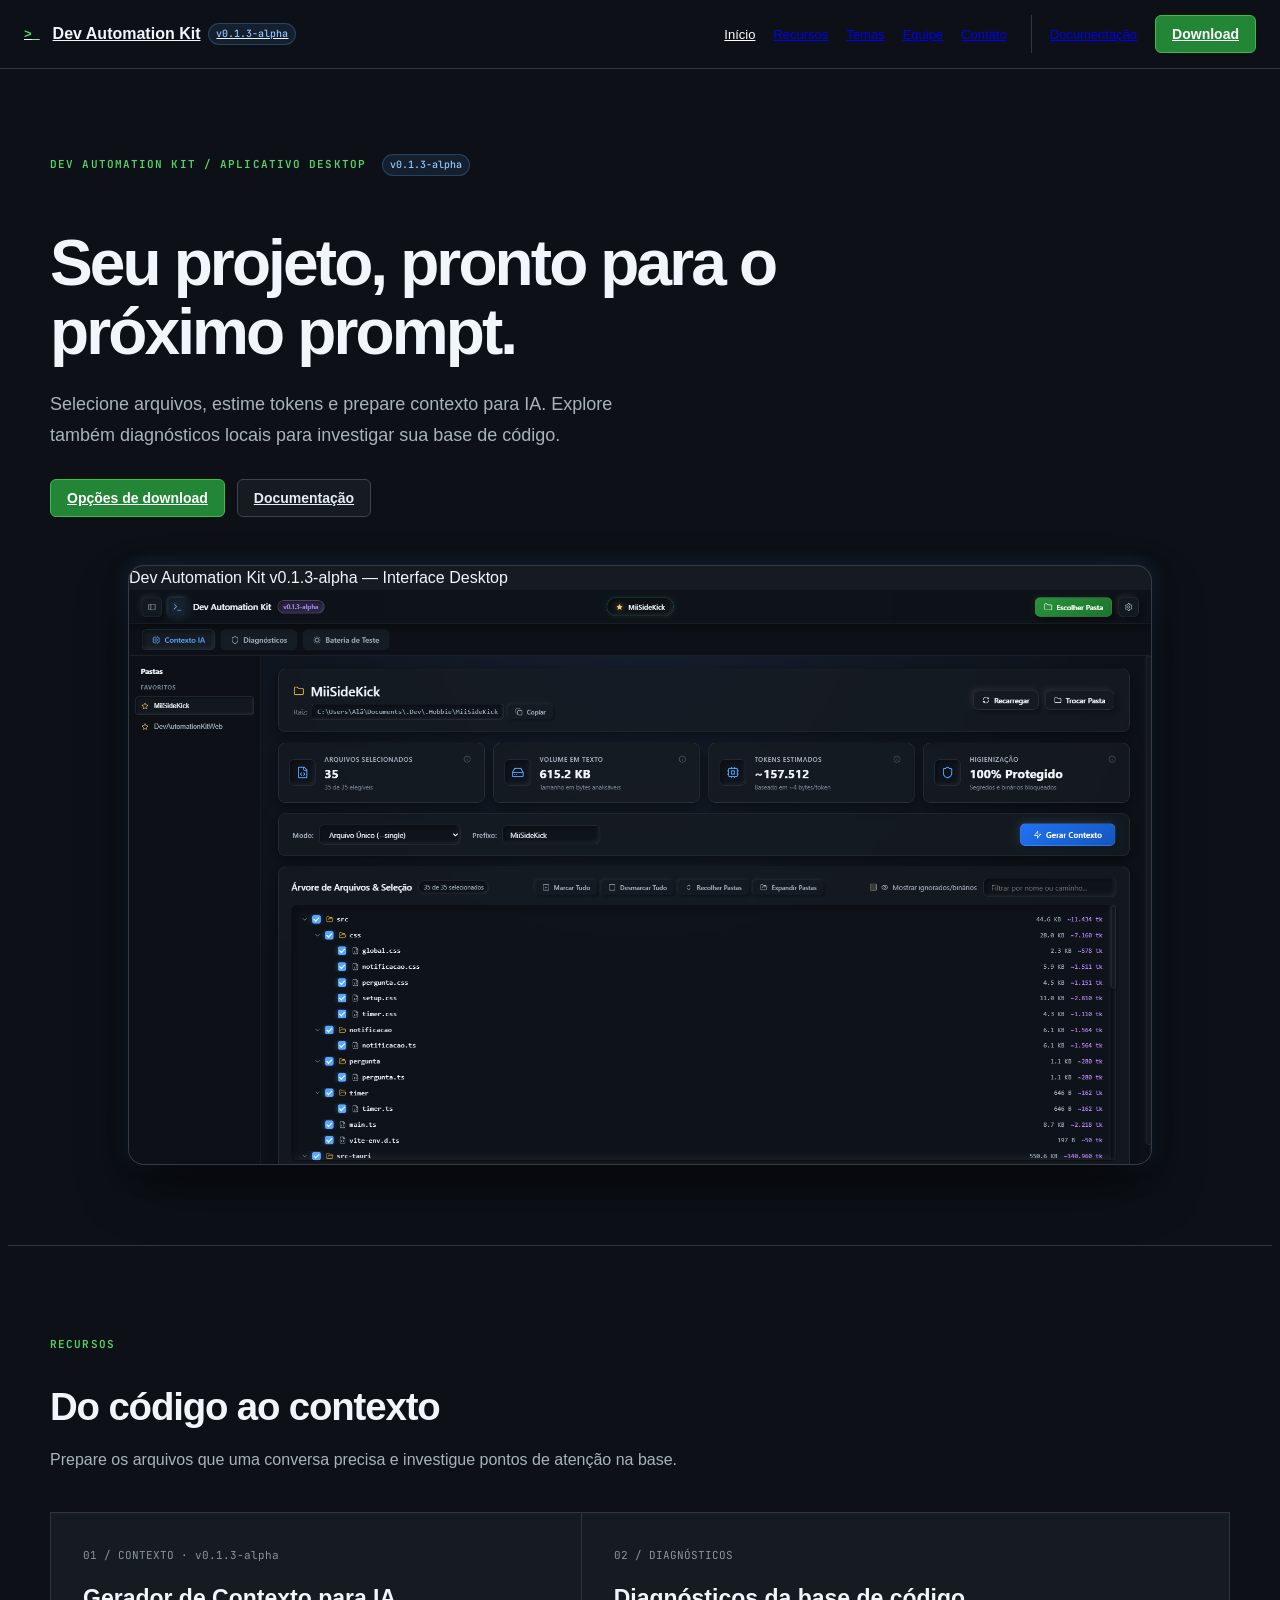
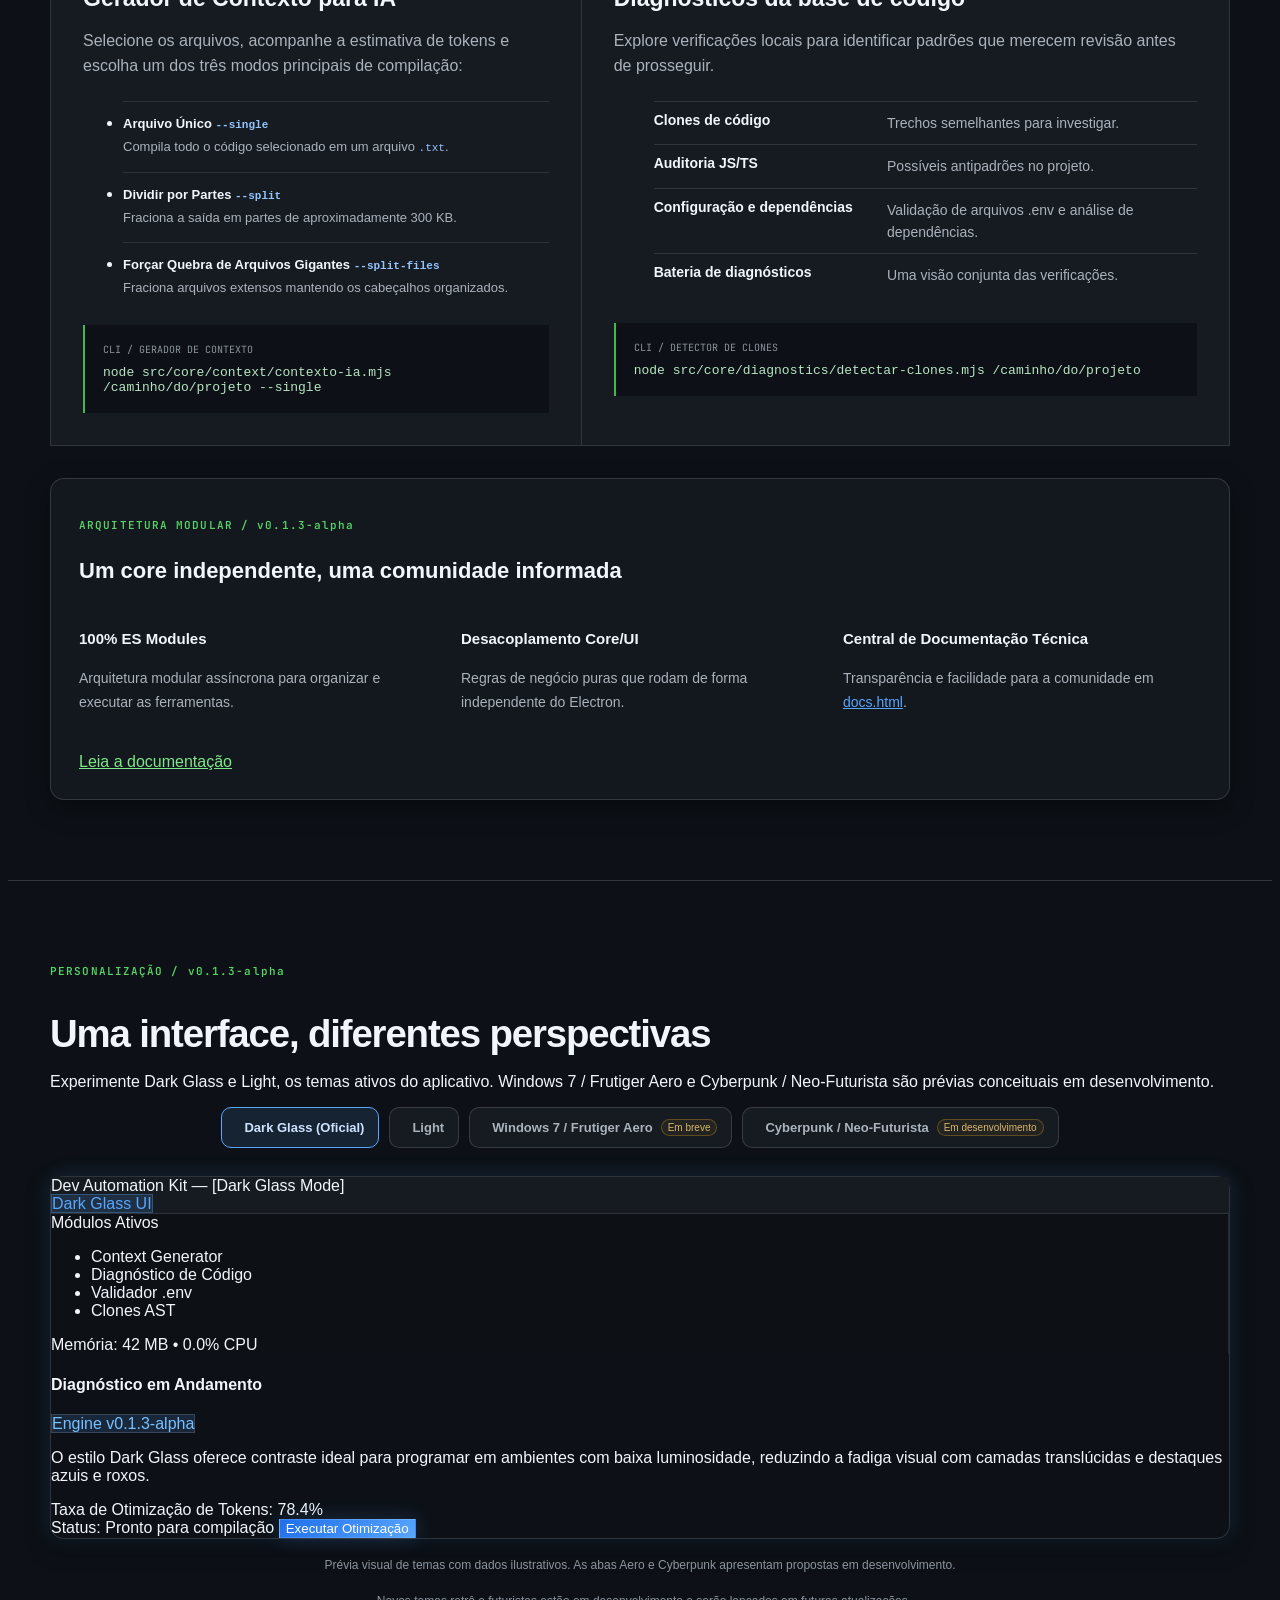
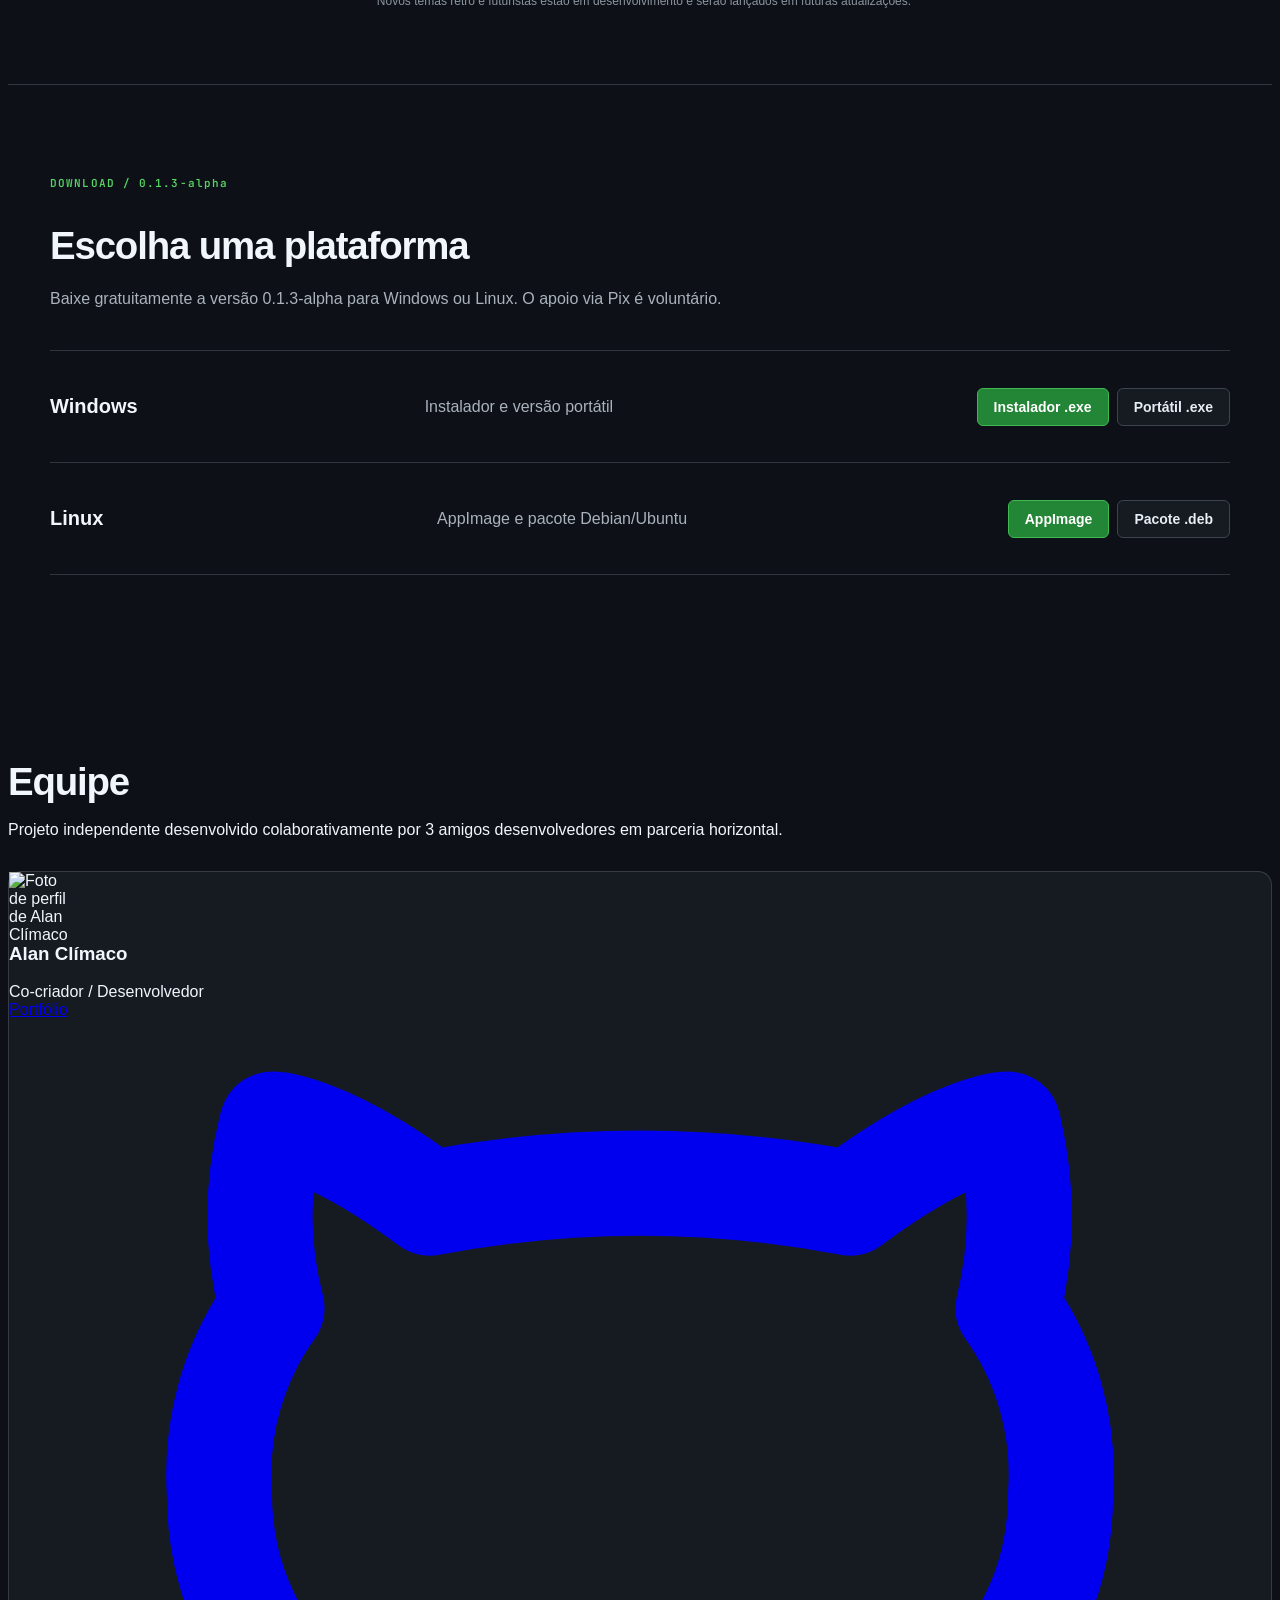
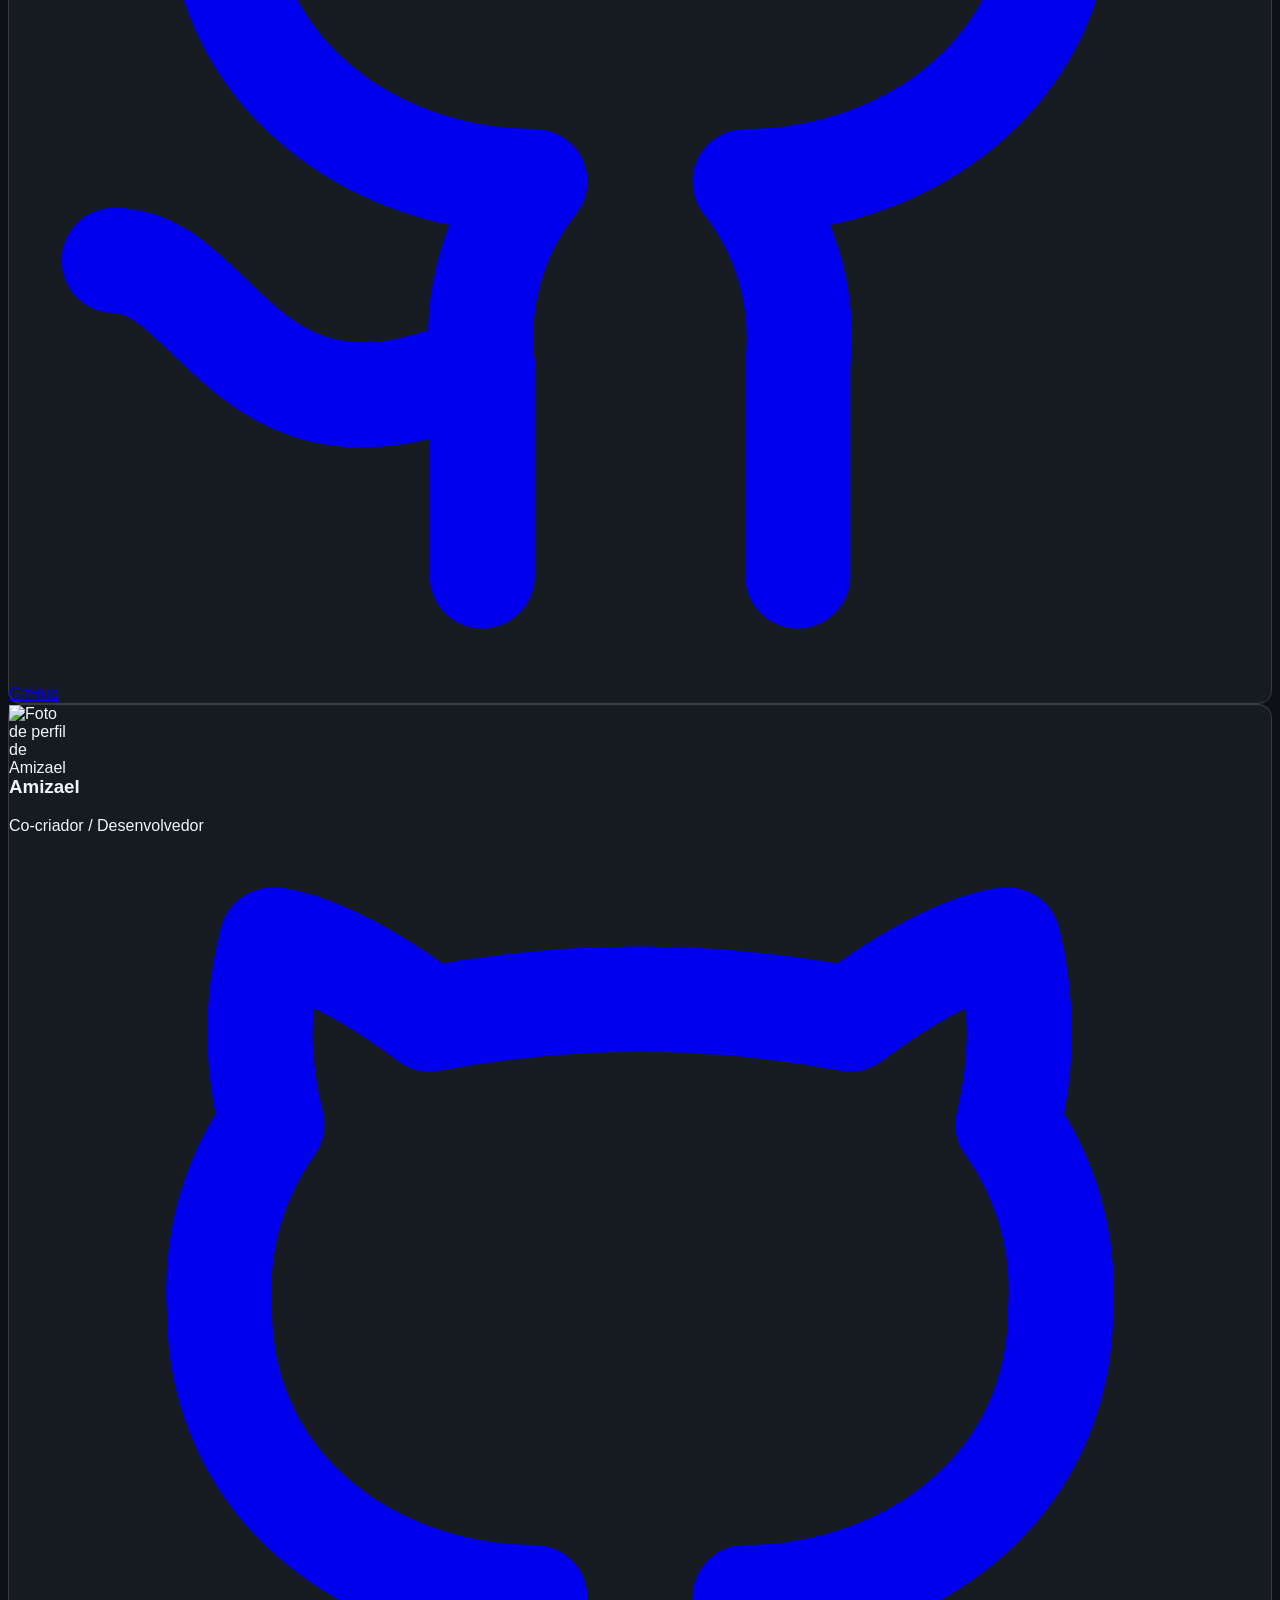
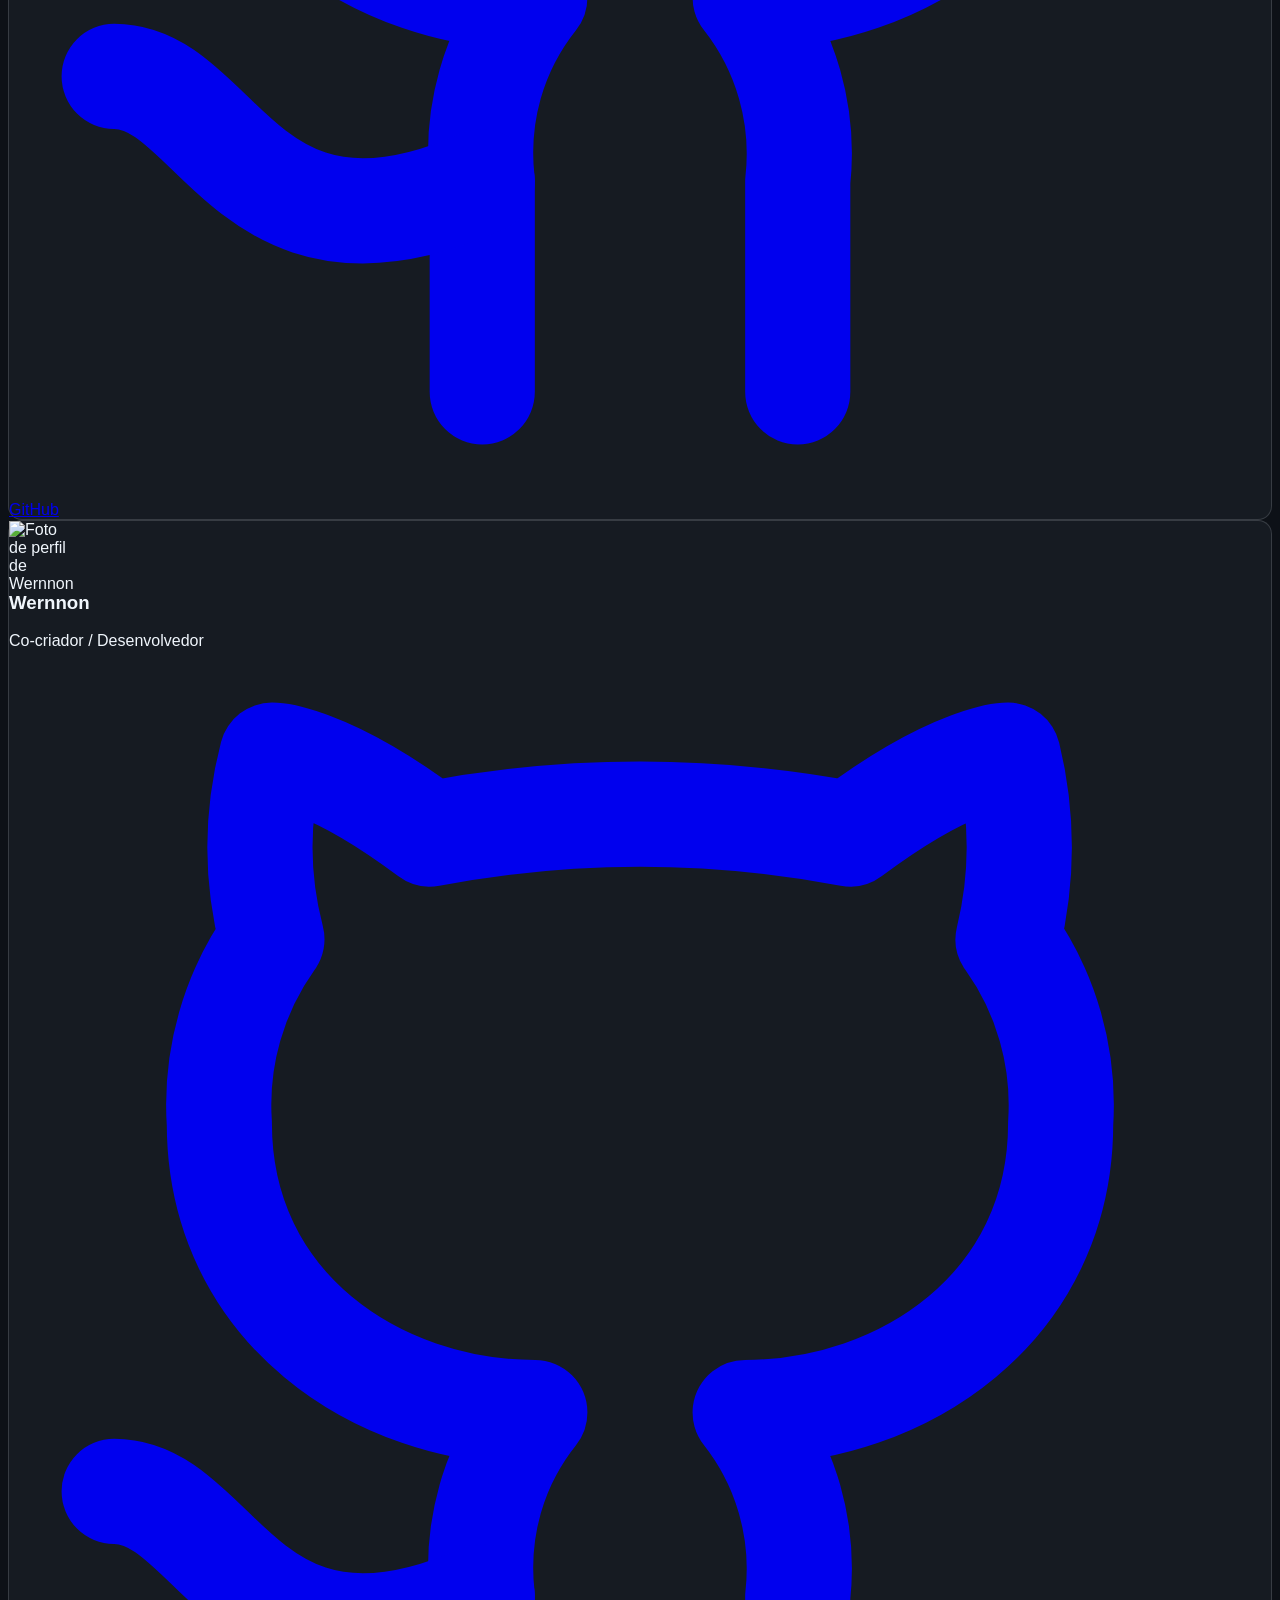
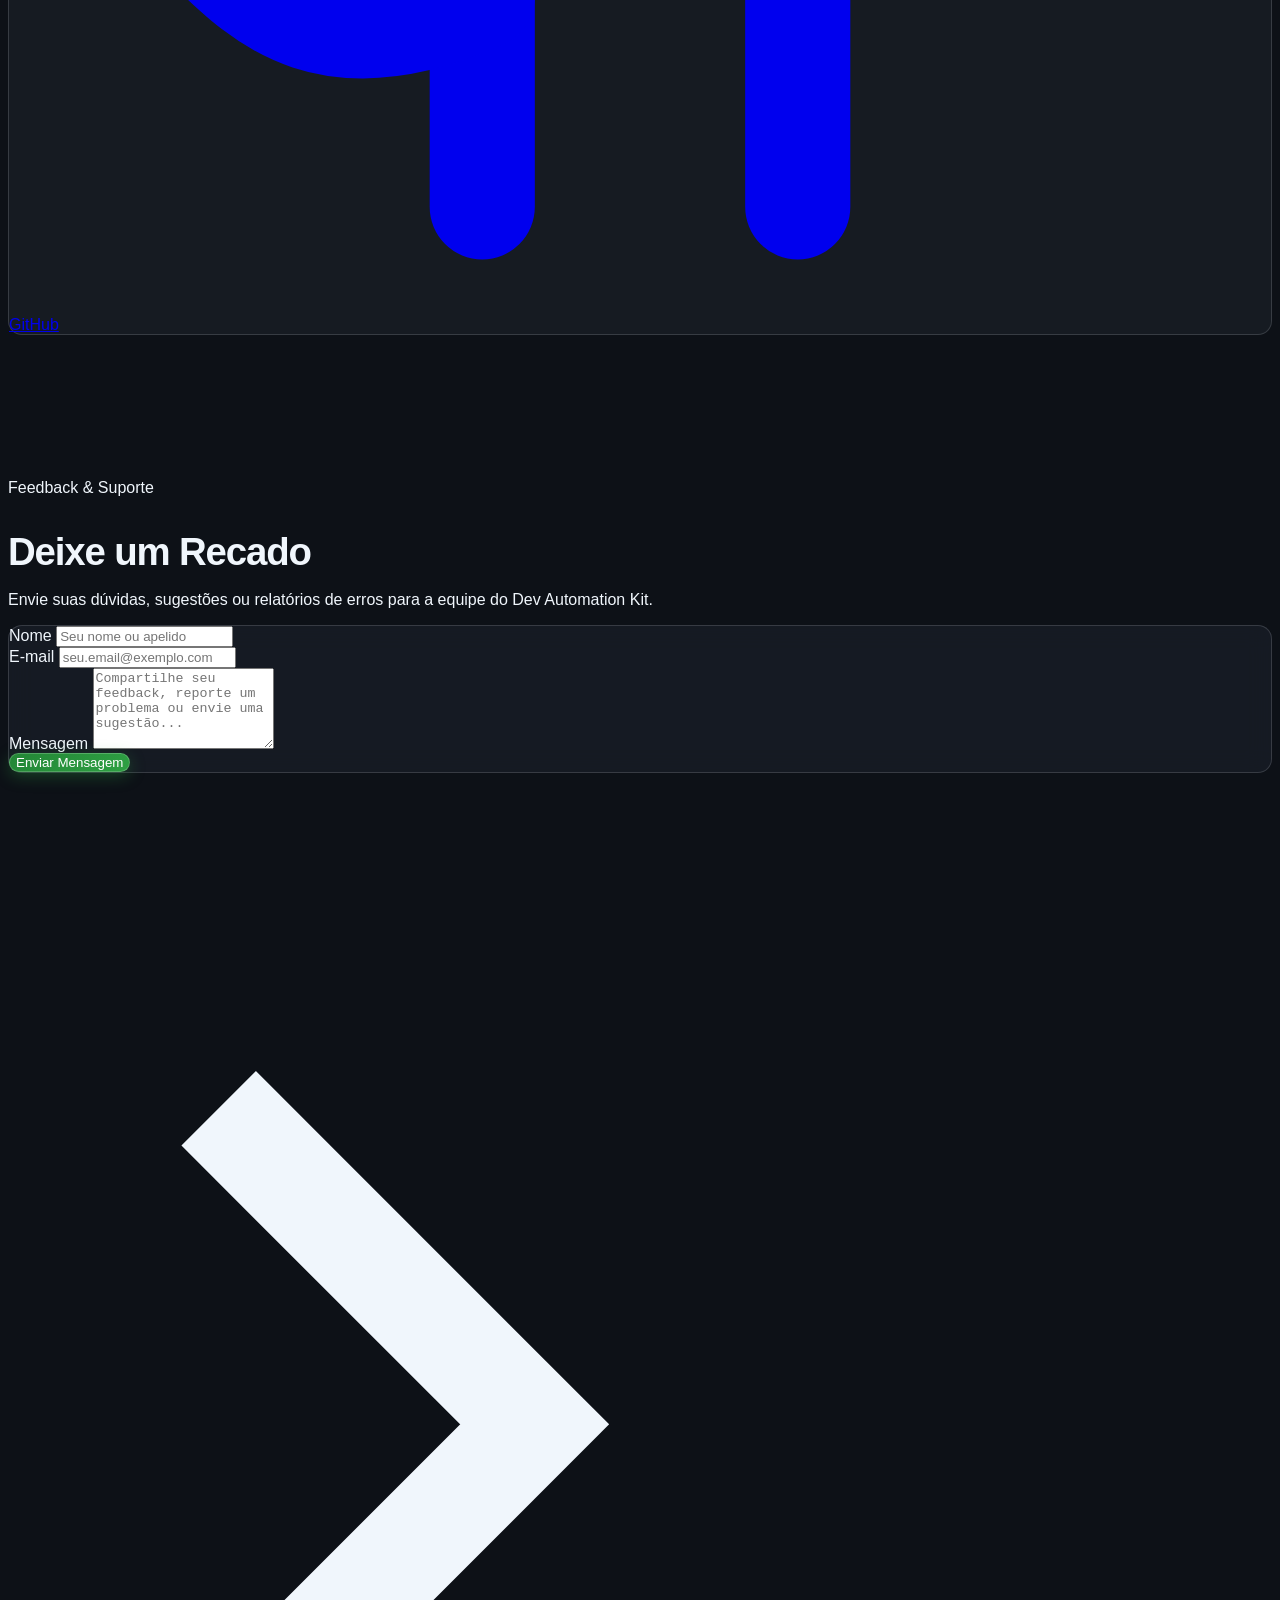
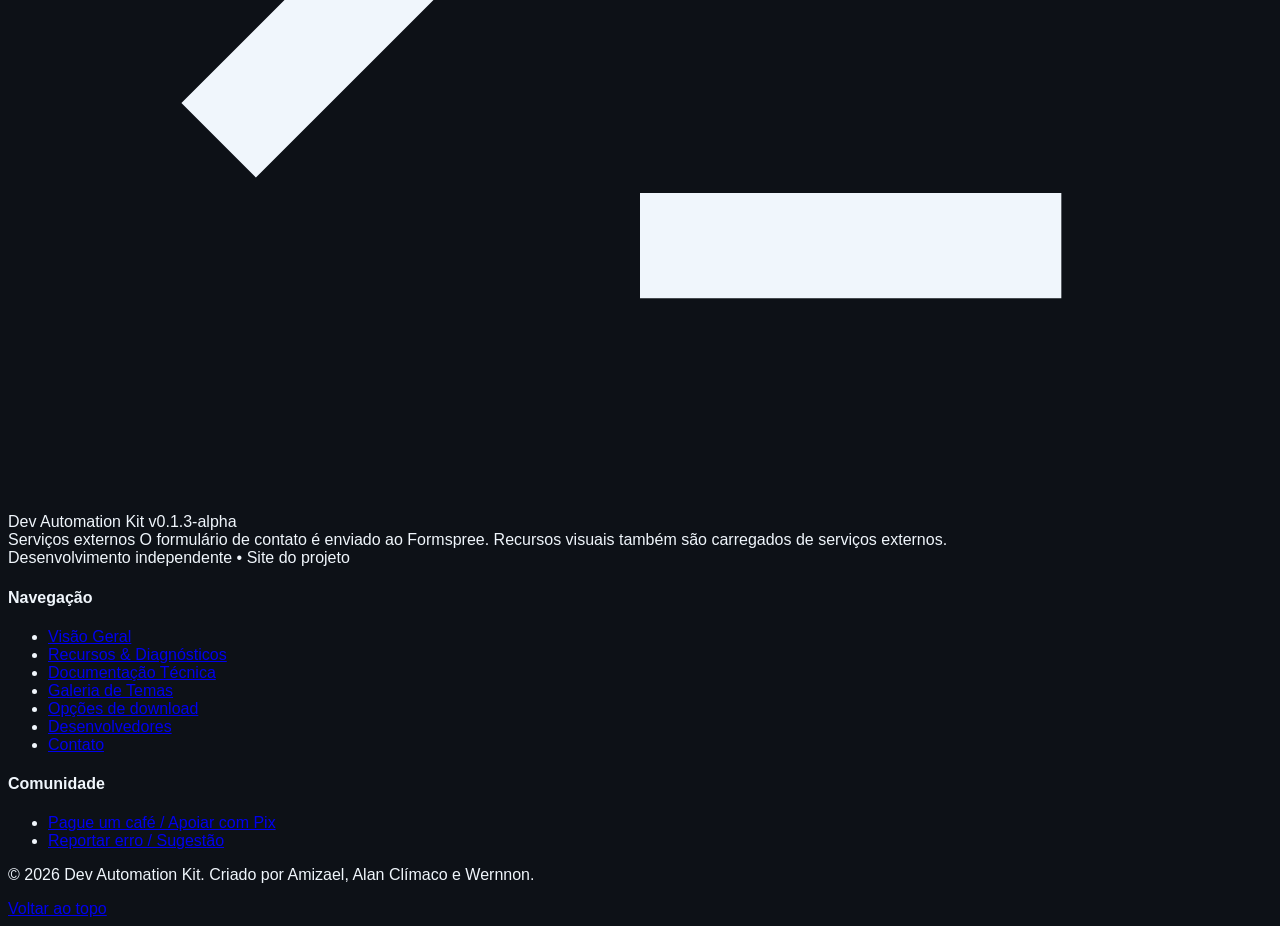
==== commit e916ba88: "feat: atualizar vitrine web e documentacao para a versao v0.1.3-alpha - Integrar links oficiais da r" ====
--- a/index.html
+++ b/index.html
@@ -66,7 +66,7 @@
   <!-- =========================================================================
        A. CABEÇALHO / NAVBAR FIXA (ESTILO DESIGN SYSTEM)
        ========================================================================= -->
-  <header id="main-header" class="site-header"><div class="site-header-inner"><a class="site-brand" href="index.html" aria-current="page"><span aria-hidden="true">&gt;_</span> Dev Automation Kit</a><nav class="site-nav" aria-label="Seções da página inicial"><a data-section-link href="#sobre">Início</a><a data-section-link href="#recursos">Recursos</a><a data-section-link href="#temas">Temas</a><a data-section-link href="#equipe">Equipe</a><a data-section-link href="#contato">Contato</a></nav><div class="site-destinations"><a href="docs.html" >Documentação</a><a href="https://github.com/AlanClimaco/dev-automation-kit-web" target="_blank" rel="noopener noreferrer">GitHub</a><a class="site-download" href="#download">Download</a></div><button id="mobile-menu-btn" class="menu-button" type="button" aria-label="Abrir menu" aria-expanded="false" aria-controls="mobile-menu">Menu</button></div><div id="mobile-menu" class="mobile-menu hidden"><nav aria-label="Seções da página inicial"><a data-section-link href="#sobre">Início</a><a data-section-link href="#recursos">Recursos</a><a data-section-link href="#temas">Temas</a><a data-section-link href="#equipe">Equipe</a><a data-section-link href="#contato">Contato</a></nav><div class="mobile-destinations"><a href="docs.html" >Documentação</a><a href="https://github.com/AlanClimaco/dev-automation-kit-web" target="_blank" rel="noopener noreferrer">GitHub</a><a class="site-download" href="#download">Download</a></div></div></header>
+  <header id="main-header" class="site-header"><div class="site-header-inner"><a class="site-brand" href="index.html" aria-current="page"><span aria-hidden="true">&gt;_</span> Dev Automation Kit<span class="site-version">v0.1.3-alpha</span></a><nav class="site-nav" aria-label="Seções da página inicial"><a data-section-link href="#sobre">Início</a><a data-section-link href="#recursos">Recursos</a><a data-section-link href="#temas">Temas</a><a data-section-link href="#equipe">Equipe</a><a data-section-link href="#contato">Contato</a></nav><div class="site-destinations"><a href="docs.html" >Documentação</a><a class="site-download" href="#download">Download</a></div><button id="mobile-menu-btn" class="menu-button" type="button" aria-label="Abrir menu" aria-expanded="false" aria-controls="mobile-menu">Menu</button></div><div id="mobile-menu" class="mobile-menu hidden"><nav aria-label="Seções da página inicial"><a data-section-link href="#sobre">Início</a><a data-section-link href="#recursos">Recursos</a><a data-section-link href="#temas">Temas</a><a data-section-link href="#equipe">Equipe</a><a data-section-link href="#contato">Contato</a></nav><div class="mobile-destinations"><a href="docs.html" >Documentação</a><a class="site-download" href="#download">Download</a></div></div></header>
 
   <!-- =========================================================================
        B. HERO SECTION (APRESENTAÇÃO PRINCIPAL)
@@ -74,303 +74,22 @@
   <main><section id="sobre" class="hero-section">
     <div class="site-container">
       <div class="hero-copy">
-        <p class="eyebrow">DEV AUTOMATION KIT / APLICATIVO DESKTOP</p>
+        <p class="eyebrow">DEV AUTOMATION KIT / APLICATIVO DESKTOP <span class="release-badge">v0.1.3-alpha</span></p>
         <h1>Seu projeto, pronto para o próximo prompt.</h1>
         <p>Selecione arquivos, estime tokens e prepare contexto para IA. Explore também diagnósticos locais para investigar sua base de código.</p>
-        <div class="hero-actions"><a class="site-download" href="#download">Opções de download</a><a class="secondary-action" href="https://github.com/AlanClimaco/dev-automation-kit-web" target="_blank" rel="noopener noreferrer">Ver no GitHub <span aria-hidden="true">↗</span></a></div>
-      </div>
-      <p class="mockup-caption">Demonstração interativa <span>· Dados ilustrativos</span></p>
-      <!-- =====================================================================
-           MOCKUP AUTÊNTICO DA APLICAÇÃO DESKTOP (DESIGN SYSTEM OFICIAL)
-           ===================================================================== -->
-      <div class="mt-12 max-w-5xl mx-auto">
-        <div class="mockup-window rounded-xl overflow-hidden relative">
-          
-          <!-- TOPBAR DESKTOP (Fiel ao App) -->
-          <div class="bg-[#161b22] px-4 py-3 border-b border-[rgba(240,246,252,0.1)] flex items-center justify-between select-none">
-            <div class="flex items-center gap-3">
-              <!-- Botões da Janela -->
-              <div class="flex items-center gap-1.5">
-                <span class="w-3 h-3 rounded-full bg-[#f85149] inline-block"></span>
-                <span class="w-3 h-3 rounded-full bg-[#d29922] inline-block"></span>
-                <span class="w-3 h-3 rounded-full bg-[#2ea043] inline-block"></span>
-              </div>
-              <div class="h-4 w-px bg-[rgba(240,246,252,0.1)] mx-1"></div>
-              <!-- Brand Title -->
-              <div class="flex items-center gap-2">
-                <svg class="w-4 h-4 text-[#58a6ff]" viewBox="0 0 24 24" fill="none" stroke="currentColor" stroke-width="2">
-                  <polyline points="4 17 10 11 4 5"/>
-                  <line x1="12" x2="20" y1="19" y2="19"/>
-                </svg>
-                <span class="text-xs font-semibold text-[#f0f6fc]">Dev Automation Kit</span>
-                <span class="text-[10px] font-mono px-1.5 py-0.2 rounded-full bg-[#58a6ff]/15 text-[#58a6ff] border border-[#58a6ff]/30">v1.0.1</span>
-              </div>
-            </div>
-
-            <!-- Chip Central do Projeto -->
-            <div class="project-chip active hidden sm:inline-flex">
-              <span class="status-dot"></span>
-              <span class="font-mono text-xs text-[#f0f6fc]">/ecommerce-core-ts</span>
-            </div>
-
-            <!-- Ações Topbar -->
-            <div class="flex items-center gap-2">
-              <button type="button" class="px-2.5 py-1 rounded-md bg-[#21262d] hover:bg-[#30363d] text-[#f0f6fc] text-xs font-medium border border-[rgba(240,246,252,0.1)] flex items-center gap-1.5 transition-colors">
-                <i data-lucide="folder" class="w-3.5 h-3.5 text-[#58a6ff]"></i>
-                <span class="hidden sm:inline">Trocar Pasta</span>
-              </button>
-            </div>
-          </div>
-
-          <!-- NAVEGAÇÃO POR ABAS: CONTEXTO IA VS DIAGNÓSTICOS -->
-          <div class="app-nav-tabs">
-            <button id="hero-tab-contexto" type="button" class="nav-tab active flex items-center gap-2">
-              <i data-lucide="cpu" class="w-3.5 h-3.5 text-[#58a6ff]"></i>
-              <span>Contexto IA</span>
-            </button>
-            <button id="hero-tab-diagnosticos" type="button" class="nav-tab flex items-center gap-2">
-              <i data-lucide="shield" class="w-3.5 h-3.5 text-[#bc8cff]"></i>
-              <span>Diagnósticos &amp; Auditorias</span>
-            </button>
-          </div>
-
-          <!-- CONTEÚDO DA ABA 1: CONTEXTO IA -->
-          <div id="hero-panel-contexto" class="p-4 sm:p-5 bg-[#0d1117] space-y-4">
-            
-            <!-- Grid das 4 Métricas Oficiais do App -->
-            <div class="grid grid-cols-2 lg:grid-cols-4 gap-3">
-              
-              <!-- Métrica 1: Arquivos Selecionados -->
-              <div class="glass-card p-3 rounded-lg border border-[rgba(240,246,252,0.1)]">
-                <div class="flex items-center justify-between text-xs text-[#8b949e] mb-1">
-                  <span>Arquivos Selecionados</span>
-                  <i data-lucide="files" class="w-3.5 h-3.5 text-[#58a6ff]"></i>
-                </div>
-                <div class="text-xl font-bold font-mono text-[#f0f6fc]" id="mock-files-count">14</div>
-                <div class="text-[10px] text-[#6e7681]">14 de 18 no repositório</div>
-              </div>
-
-              <!-- Métrica 2: Volume em Texto -->
-              <div class="glass-card p-3 rounded-lg border border-[rgba(240,246,252,0.1)]">
-                <div class="flex items-center justify-between text-xs text-[#8b949e] mb-1">
-                  <span>Volume em Texto</span>
-                  <i data-lucide="database" class="w-3.5 h-3.5 text-[#58a6ff]"></i>
-                </div>
-                <div class="text-xl font-bold font-mono text-[#58a6ff]" id="mock-bytes-size">142.8 KB</div>
-                <div class="text-[10px] text-[#6e7681]">Tamanho em bytes analisáveis</div>
-              </div>
-
-              <!-- Métrica 3: Tokens Estimados -->
-              <div class="glass-card p-3 rounded-lg border border-[#58a6ff]/30 bg-[#58a6ff]/5">
-                <div class="flex items-center justify-between text-xs text-[#58a6ff] mb-1 font-semibold">
-                  <span>Tokens Estimados</span>
-                  <i data-lucide="sparkles" class="w-3.5 h-3.5 text-[#58a6ff]"></i>
-                </div>
-                <div class="text-xl font-bold font-mono text-[#58a6ff]" id="mock-tokens-count">~35.700</div>
-                <div class="text-[10px] text-[#3fb950] flex items-center gap-1">
-                  <i data-lucide="check" class="w-3 h-3"></i> Cabe no prompt
-                </div>
-              </div>
-
-              <!-- Métrica 4: Higienização -->
-              <div class="glass-card p-3 rounded-lg border border-[#2ea043]/30 bg-[#2ea043]/5">
-                <div class="flex items-center justify-between text-xs text-[#3fb950] mb-1 font-semibold">
-                  <span>Higienização</span>
-                  <i data-lucide="shield-check" class="w-3.5 h-3.5 text-[#3fb950]"></i>
-                </div>
-                <div class="text-xl font-bold text-[#3fb950]">100% Protegido</div>
-                <div class="text-[10px] text-[#6e7681]">Segredos e binários bloqueados</div>
-              </div>
-
-            </div>
-
-            <!-- BARRA DE CONTROLE: GERAÇÃO DE CONTEXTO REAL -->
-            <div class="bg-[#161b22] p-3.5 rounded-lg border border-[rgba(240,246,252,0.1)] flex flex-wrap items-center justify-between gap-3 text-xs">
-              <div class="flex flex-wrap items-center gap-4">
-                <div class="flex items-center gap-2">
-                  <span class="text-[#8b949e]">Modo:</span>
-                  <select id="mock-mode-select" class="bg-[#21262d] border border-[rgba(240,246,252,0.15)] rounded px-2.5 py-1 text-[#f0f6fc] focus:outline-none focus:border-[#58a6ff]">
-                    <option value="single">Arquivo Único (--single)</option>
-                    <option value="split">Dividir por Partes (~300 KB) (--split)</option>
-                    <option value="folder">Dividir por Módulos (--by-folder)</option>
-                  </select>
-                </div>
-                <div class="flex items-center gap-2">
-                  <span class="text-[#8b949e]">Prefixo:</span>
-                  <input type="text" value="contexto" readonly class="bg-[#21262d] border border-[rgba(240,246,252,0.15)] rounded px-2 py-1 text-[#f0f6fc] w-24 font-mono text-[11px]">
-                </div>
-              </div>
-
-              <button id="mock-btn-gerar" type="button" class="glow-btn-primary px-4 py-1.5 rounded-lg font-semibold text-xs flex items-center gap-1.5">
-                <i data-lucide="zap" class="w-3.5 h-3.5"></i>
-                <span>Gerar Contexto</span>
-              </button>
-            </div>
-
-            <!-- BANNER DE RESULTADO DA GERAÇÃO (SIMULADO) -->
-            <div id="mock-result-banner" class="bg-[#161b22]/90 border border-[#2ea043]/40 p-3 rounded-lg flex items-center justify-between gap-3 text-xs">
-              <div class="flex items-center gap-2.5">
-                <span class="w-6 h-6 rounded-full bg-[#2ea043]/20 text-[#3fb950] flex items-center justify-center shrink-0">
-                  <i data-lucide="check" class="w-3.5 h-3.5"></i>
-                </span>
-                <div>
-                  <div class="font-bold text-[#f0f6fc]">Contexto gerado com sucesso!</div>
-                  <div class="text-[11px] text-[#8b949e]">Arquivos salvos em <code class="text-[#58a6ff]">gerados/ecommerce-core-ts/</code></div>
-                </div>
-              </div>
-              <div class="flex items-center gap-2">
-                <button id="mock-btn-copiar" type="button" class="px-3 py-1 rounded bg-[#21262d] hover:bg-[#30363d] text-[#f0f6fc] border border-[rgba(240,246,252,0.15)] flex items-center gap-1 text-[11px]">
-                  <i data-lucide="copy" class="w-3 h-3"></i>
-                  <span>Copiar Conteúdo</span>
-                </button>
-                <button id="mock-btn-explorador" type="button" class="px-3 py-1 rounded bg-[#21262d] hover:bg-[#30363d] text-[#f0f6fc] border border-[rgba(240,246,252,0.15)] flex items-center gap-1 text-[11px]">
-                  <i data-lucide="external-link" class="w-3 h-3"></i>
-                  <span>Abrir no Explorador</span>
-                </button>
-              </div>
-            </div>
-
-            <!-- ÁRVORE DE ARQUIVOS HIERÁRQUICA ESTILO VS CODE -->
-            <div class="bg-[#161b22] border border-[rgba(240,246,252,0.1)] rounded-lg overflow-hidden font-mono text-xs">
-              <div class="bg-[#21262d] px-3 py-2 flex items-center justify-between border-b border-[rgba(240,246,252,0.1)] font-sans">
-                <div class="flex items-center gap-2">
-                  <span class="font-semibold text-xs text-[#f0f6fc]">Árvore de Arquivos &amp; Seleção</span>
-                  <span class="text-[11px] px-2 py-0.2 rounded-full bg-[#58a6ff]/15 text-[#58a6ff] font-mono">14 marcados</span>
-                </div>
-                <div class="text-[11px] text-[#8b949e] flex items-center gap-3">
-                  <span class="flex items-center gap-1 text-[#3fb950]"><i data-lucide="shield" class="w-3 h-3"></i> SafeGuard Ativo</span>
-                </div>
-              </div>
-
-              <!-- Lista da Árvore com Checkboxes e Status -->
-              <div class="p-3 space-y-1.5 text-[#f0f6fc]">
-                
-                <!-- Pasta src/ -->
-                <div class="tree-item flex items-center justify-between p-1 rounded">
-                  <div class="flex items-center gap-2">
-                    <input type="checkbox" checked class="rounded border-[rgba(240,246,252,0.2)] text-[#58a6ff] bg-[#0d1117] focus:ring-0 cursor-pointer">
-                    <i data-lucide="folder-open" class="w-4 h-4 text-[#d29922]"></i>
-                    <span class="font-semibold text-[#f0f6fc]">src/</span>
-                  </div>
-                  <span class="text-[10px] text-[#6e7681]">pasta do módulo</span>
-                </div>
-
-                <!-- Arquivos aninhados em src/ -->
-                <div class="pl-6 space-y-1">
-                  <div class="tree-item flex items-center justify-between p-1 rounded">
-                    <div class="flex items-center gap-2">
-                      <input type="checkbox" checked class="rounded border-[rgba(240,246,252,0.2)] text-[#58a6ff] bg-[#0d1117] focus:ring-0 cursor-pointer">
-                      <i data-lucide="file-code" class="w-3.5 h-3.5 text-[#58a6ff]"></i>
-                      <span>index.ts</span>
-                    </div>
-                    <span class="text-[10px] text-[#58a6ff]">1.2k tokens</span>
-                  </div>
-
-                  <div class="tree-item flex items-center justify-between p-1 rounded">
-                    <div class="flex items-center gap-2">
-                      <input type="checkbox" checked class="rounded border-[rgba(240,246,252,0.2)] text-[#58a6ff] bg-[#0d1117] focus:ring-0 cursor-pointer">
-                      <i data-lucide="file-code" class="w-3.5 h-3.5 text-[#58a6ff]"></i>
-                      <span>services/auth.ts</span>
-                    </div>
-                    <span class="text-[10px] text-[#58a6ff]">3.8k tokens</span>
-                  </div>
-
-                  <div class="tree-item flex items-center justify-between p-1 rounded">
-                    <div class="flex items-center gap-2">
-                      <input type="checkbox" checked class="rounded border-[rgba(240,246,252,0.2)] text-[#58a6ff] bg-[#0d1117] focus:ring-0 cursor-pointer">
-                      <i data-lucide="file-code" class="w-3.5 h-3.5 text-[#58a6ff]"></i>
-                      <span>services/payment.ts</span>
-                    </div>
-                    <span class="text-[10px] text-[#58a6ff]">5.4k tokens</span>
-                  </div>
-                </div>
-
-                <!-- Arquivo Sensível Bloqueado Automaticamente -->
-                <div class="tree-item flex items-center justify-between p-1 rounded bg-[#f85149]/10 border border-[#f85149]/20 text-[#f85149]">
-                  <div class="flex items-center gap-2">
-                    <i data-lucide="lock" class="w-3.5 h-3.5 text-[#f85149]"></i>
-                    <span class="line-through">.env.production</span>
-                  </div>
-                  <span class="text-[9px] uppercase tracking-wider font-semibold bg-[#f85149]/30 px-1.5 py-0.5 rounded">
-                    Bloqueado (Segredo)
-                  </span>
-                </div>
-
-                <!-- Arquivos de raiz -->
-                <div class="tree-item flex items-center justify-between p-1 rounded">
-                  <div class="flex items-center gap-2">
-                    <input type="checkbox" checked class="rounded border-[rgba(240,246,252,0.2)] text-[#58a6ff] bg-[#0d1117] focus:ring-0 cursor-pointer">
-                    <i data-lucide="file-text" class="w-3.5 h-3.5 text-[#3fb950]"></i>
-                    <span>.env.example</span>
-                  </div>
-                  <span class="text-[10px] text-[#8b949e]">210 tokens</span>
-                </div>
-
-                <div class="tree-item flex items-center justify-between p-1 rounded">
-                  <div class="flex items-center gap-2">
-                    <input type="checkbox" checked class="rounded border-[rgba(240,246,252,0.2)] text-[#58a6ff] bg-[#0d1117] focus:ring-0 cursor-pointer">
-                    <i data-lucide="file-json" class="w-3.5 h-3.5 text-[#d29922]"></i>
-                    <span>package.json</span>
-                  </div>
-                  <span class="text-[10px] text-[#8b949e]">740 tokens</span>
-                </div>
-
-              </div>
-            </div>
-
-          </div>
-
-          <!-- CONTEÚDO DA ABA 2: DIAGNÓSTICOS (Alternada via JS) -->
-          <div id="hero-panel-diagnosticos" class="p-4 sm:p-5 bg-[#0d1117] space-y-4 hidden">
-            
-            <div class="bg-[#161b22] p-4 rounded-lg border border-[rgba(240,246,252,0.1)] flex items-center justify-between gap-4">
-              <div class="flex items-center gap-3">
-                <div class="w-10 h-10 rounded-lg bg-[#bc8cff]/15 text-[#bc8cff] flex items-center justify-center shrink-0">
-                  <i data-lucide="activity" class="w-5 h-5"></i>
-                </div>
-                <div>
-                  <h4 class="font-bold text-sm text-[#f0f6fc]">Bateria Completa de Diagnósticos</h4>
-                  <p class="text-xs text-[#8b949e]">Execução em paralelo das 7 rotinas automatizadas com relatório unificado</p>
-                </div>
-              </div>
-              <span class="px-3 py-1 rounded-full text-xs font-semibold bg-[#2ea043]/15 text-[#3fb950] border border-[#2ea043]/30">
-                Score: 98/100
-              </span>
-            </div>
-
-            <!-- Grid com as 7 rotinas reais -->
-            <div class="grid grid-cols-1 sm:grid-cols-2 lg:grid-cols-3 gap-2.5 text-xs">
-              <div class="p-2.5 rounded bg-[#161b22] border border-[rgba(240,246,252,0.08)] flex items-center justify-between">
-                <span class="text-[#8b949e]">1. Validador de .env</span>
-                <span class="text-[#3fb950] font-semibold flex items-center gap-1"><i data-lucide="check" class="w-3 h-3"></i> 100% OK</span>
-              </div>
-              <div class="p-2.5 rounded bg-[#161b22] border border-[rgba(240,246,252,0.08)] flex items-center justify-between">
-                <span class="text-[#8b949e]">2. Dependências Fantasma</span>
-                <span class="text-[#d29922] font-semibold">2 sem uso</span>
-              </div>
-              <div class="p-2.5 rounded bg-[#161b22] border border-[rgba(240,246,252,0.08)] flex items-center justify-between">
-                <span class="text-[#8b949e]">3. Auditoria JS/TS</span>
-                <span class="text-[#3fb950] font-semibold">Zero leaks</span>
-              </div>
-              <div class="p-2.5 rounded bg-[#161b22] border border-[rgba(240,246,252,0.08)] flex items-center justify-between">
-                <span class="text-[#8b949e]">4. Detector de Clones AST</span>
-                <span class="text-[#3fb950] font-semibold">0 duplicados</span>
-              </div>
-              <div class="p-2.5 rounded bg-[#161b22] border border-[rgba(240,246,252,0.08)] flex items-center justify-between">
-                <span class="text-[#8b949e]">5. Análise de Tamanho</span>
-                <span class="text-[#58a6ff] font-semibold">1.2 MB total</span>
-              </div>
-              <div class="p-2.5 rounded bg-[#161b22] border border-[rgba(240,246,252,0.08)] flex items-center justify-between">
-                <span class="text-[#8b949e]">6. Verificador de Links</span>
-                <span class="text-[#3fb950] font-semibold">100% válidos</span>
-              </div>
-            </div>
-
-          </div>
-
-        </div>
-      </div>
-
+        <div class="hero-actions"><a class="site-download" href="#download">Opções de download</a><a class="secondary-action" href="docs.html">Documentação</a></div>
+      </div>
+      <div class="max-w-5xl mx-auto mt-12 app-screenshot-frame">
+        <div class="mockup-window rounded-2xl border border-[rgba(240,246,252,0.15)] overflow-hidden shadow-2xl bg-[#161b22]">
+          <div class="screenshot-titlebar bg-[#161b22] px-4 py-3 border-b border-[rgba(240,246,252,0.1)] flex items-center gap-2 select-none">
+            <span class="w-3 h-3 rounded-full bg-[#f85149] inline-block" aria-hidden="true"></span>
+            <span class="w-3 h-3 rounded-full bg-[#d29922] inline-block" aria-hidden="true"></span>
+            <span class="w-3 h-3 rounded-full bg-[#2ea043] inline-block" aria-hidden="true"></span>
+            <span class="ml-2 text-xs font-mono text-[#8b949e]">Dev Automation Kit v0.1.3-alpha — Interface Desktop</span>
+          </div>
+          <img src="assets/img/dev-automation-kit.png" alt="Interface Real do Dev Automation Kit" class="app-screenshot w-full h-auto object-cover block" width="1912" height="1079" loading="lazy" decoding="async">
+        </div>
+      </div>
     </div>
   </section>
 
@@ -379,63 +98,58 @@
        ========================================================================= -->
   <section id="recursos" class="content-section"><div class="site-container">
     <div class="section-intro"><p class="eyebrow">RECURSOS</p><h2>Do código ao contexto</h2><p>Prepare os arquivos que uma conversa precisa e investigue pontos de atenção na base.</p></div>
-    <div class="feature-layout"><article class="feature-main"><span class="feature-number">01 / CONTEXTO</span><h3>Preparação de contexto para IA</h3><p>Escolha os arquivos relevantes, acompanhe uma estimativa de tokens e gere um contexto para usar no seu prompt.</p><div class="example"><span>EXEMPLO ILUSTRATIVO</span><code>src/auth.ts + src/routes.ts</code><strong>→ contexto organizado para revisão</strong></div></article>
-    <article class="feature-main"><span class="feature-number">02 / DIAGNÓSTICOS</span><h3>Diagnósticos da base de código</h3><p>Explore verificações locais para identificar padrões que merecem revisão antes de prosseguir.</p><ul class="feature-list"><li><strong>Clones de código</strong><span>Trechos semelhantes para investigar.</span></li><li><strong>Auditoria JS/TS</strong><span>Possíveis antipadrões no projeto.</span></li><li><strong>Configuração e dependências</strong><span>Validação de arquivos .env e análise de dependências.</span></li><li><strong>Bateria de diagnósticos</strong><span>Uma visão conjunta das verificações.</span></li></ul><div class="example"><span>EXEMPLO ILUSTRATIVO</span><code>configuração .env</code><strong>→ possível variável ausente para revisar</strong></div></article></div>
-    <a class="text-link" href="docs.html">Leia a documentação <span aria-hidden="true">→</span></a>
+    <div class="feature-layout"><article class="feature-main">
+      <span class="feature-number">01 / CONTEXTO · v0.1.3-alpha</span>
+      <h3>Gerador de Contexto para IA</h3>
+      <p>Selecione os arquivos, acompanhe a estimativa de tokens e escolha um dos três modos principais de compilação:</p>
+      <ul class="context-modes">
+        <li><strong>Arquivo Único <code>--single</code></strong><span>Compila todo o código selecionado em um arquivo <code>.txt</code>.</span></li>
+        <li><strong>Dividir por Partes <code>--split</code></strong><span>Fraciona a saída em partes de aproximadamente 300 KB.</span></li>
+        <li><strong>Forçar Quebra de Arquivos Gigantes <code>--split-files</code></strong><span>Fraciona arquivos extensos mantendo os cabeçalhos organizados.</span></li>
+      </ul>
+      <div class="example"><span>CLI / GERADOR DE CONTEXTO</span><code>node src/core/context/contexto-ia.mjs /caminho/do/projeto --single</code></div>
+    </article>
+    <article class="feature-main"><span class="feature-number">02 / DIAGNÓSTICOS</span><h3>Diagnósticos da base de código</h3><p>Explore verificações locais para identificar padrões que merecem revisão antes de prosseguir.</p><ul class="feature-list"><li><strong>Clones de código</strong><span>Trechos semelhantes para investigar.</span></li><li><strong>Auditoria JS/TS</strong><span>Possíveis antipadrões no projeto.</span></li><li><strong>Configuração e dependências</strong><span>Validação de arquivos .env e análise de dependências.</span></li><li><strong>Bateria de diagnósticos</strong><span>Uma visão conjunta das verificações.</span></li></ul><div class="example"><span>CLI / DETECTOR DE CLONES</span><code>node src/core/diagnostics/detectar-clones.mjs /caminho/do/projeto</code></div></article></div>
+    <article class="architecture-card glass-panel" aria-labelledby="architecture-title">
+      <p class="eyebrow">ARQUITETURA MODULAR / v0.1.3-alpha</p>
+      <h3 id="architecture-title">Um core independente, uma comunidade informada</h3>
+      <div class="architecture-grid">
+        <div><i data-lucide="blocks" aria-hidden="true"></i><h4>100% ES Modules</h4><p>Arquitetura modular assíncrona para organizar e executar as ferramentas.</p></div>
+        <div><i data-lucide="unplug" aria-hidden="true"></i><h4>Desacoplamento Core/UI</h4><p>Regras de negócio puras que rodam de forma independente do Electron.</p></div>
+        <div><i data-lucide="book-open" aria-hidden="true"></i><h4>Central de Documentação Técnica</h4><p>Transparência e facilidade para a comunidade em <a href="docs.html">docs.html</a>.</p></div>
+      </div>
+      <a class="text-link" href="docs.html">Leia a documentação <i data-lucide="arrow-right" class="w-4 h-4 inline-block align-middle" aria-hidden="true"></i></a>
+    </article>
   </div></section>
 
   <!-- =========================================================================
        D. SEÇÃO DE TEMAS & PERSONALIZAÇÃO VISUAL (#temas)
        ========================================================================= -->
-  <section id="temas" class="py-24 relative overflow-hidden bg-[#0d1117] border-t border-[rgba(240,246,252,0.1)]">
-    <div class="max-w-7xl mx-auto px-4 sm:px-6 lg:px-8">
-      
-      <!-- Cabeçalho da Seção de Temas -->
-      <div class="text-center max-w-3xl mx-auto mb-10">
-        <h2 class="text-3xl sm:text-4xl font-extrabold text-[#f0f6fc] tracking-tight mb-4">
-          Temas da interface
-        </h2>
-        <p class="text-[#8b949e] text-base leading-relaxed">
-          Escolha entre diferentes estéticas visuais para acompanhar seu fluxo de trabalho. Alterne abaixo para experimentar as interfaces em tempo real.
-        </p>
-
-        <!-- Seletor de Temas Interativo (3 Botões) -->
-        <div class="mt-8 inline-flex p-1.5 rounded-xl bg-[#161b22] border border-[rgba(240,246,252,0.1)] shadow-xl flex-wrap justify-center gap-1.5" role="tablist" aria-label="Seletor de Temas">
-          
-          <!-- Botão 1: Dark Glass -->
-          <button type="button" id="theme-btn-dark" class="theme-switch-btn active px-4 py-2 rounded-lg text-xs sm:text-sm font-semibold transition-all flex items-center gap-2 bg-[#21262d] text-[#f0f6fc] border border-[#58a6ff]" data-theme="dark-glass">
-            <i data-lucide="sparkles" class="w-4 h-4 text-[#58a6ff]"></i>
-            <span>Dark Glass (Oficial)</span>
-          </button>
-
-          <!-- Botão 2: Windows 7 / Frutiger Aero -->
-          <button type="button" id="theme-btn-aero" class="theme-switch-btn px-4 py-2 rounded-lg text-xs sm:text-sm font-semibold transition-all flex items-center gap-2 text-[#8b949e] hover:text-[#f0f6fc] hover:bg-[#21262d]" data-theme="aero">
-            <i data-lucide="layers" class="w-4 h-4 text-sky-400"></i>
-            <span>Windows 7 / Frutiger Aero</span>
-          </button>
-
-          <!-- Botão 3: Cyberpunk / Neo-Futurista -->
-          <button type="button" id="theme-btn-cyber" class="theme-switch-btn px-4 py-2 rounded-lg text-xs sm:text-sm font-semibold transition-all flex items-center gap-2 text-[#8b949e] hover:text-[#f0f6fc] hover:bg-[#21262d]" data-theme="cyberpunk">
-            <i data-lucide="terminal" class="w-4 h-4 text-pink-400"></i>
-            <span>Cyberpunk / Neo-Futurista</span>
-          </button>
-
-        </div>
-      </div>
-
-      <!-- Container de Demonstração do Tema (Manipulado via JS) -->
+  <section id="temas" class="content-section">
+    <div class="site-container">
+      <div class="text-center max-w-3xl mx-auto mb-12">
+        <p class="eyebrow">PERSONALIZAÇÃO / v0.1.3-alpha</p>
+        <h2 class="text-3xl sm:text-4xl font-extrabold text-[#f0f6fc] tracking-tight mb-4">Uma interface, diferentes perspectivas</h2>
+        <p class="text-[#8b949e] text-base sm:text-lg leading-relaxed">Experimente Dark Glass e Light, os temas ativos do aplicativo. Windows 7 / Frutiger Aero e Cyberpunk / Neo-Futurista são prévias conceituais em desenvolvimento.</p>
+      </div>
+      <div class="theme-selector" role="tablist" aria-label="Temas da interface">
+        <button type="button" id="theme-tab-dark" class="theme-switch-btn active" data-theme="dark-glass" role="tab" aria-selected="true" aria-controls="theme-preview-card" tabindex="0"><i data-lucide="sparkles" aria-hidden="true"></i><span>Dark Glass (Oficial)</span></button>
+        <button type="button" id="theme-tab-light" class="theme-switch-btn" data-theme="light" role="tab" aria-selected="false" aria-controls="theme-preview-card" tabindex="-1"><i data-lucide="sun" aria-hidden="true"></i><span>Light</span></button>
+        <button type="button" id="theme-tab-aero" class="theme-switch-btn" data-theme="aero" role="tab" aria-selected="false" aria-controls="theme-preview-card" tabindex="-1"><i data-lucide="droplets" aria-hidden="true"></i><span>Windows 7 / Frutiger Aero</span><span class="theme-coming-soon">Em breve</span></button>
+        <button type="button" id="theme-tab-cyber" class="theme-switch-btn" data-theme="cyber" role="tab" aria-selected="false" aria-controls="theme-preview-card" tabindex="-1"><i data-lucide="terminal" aria-hidden="true"></i><span>Cyberpunk / Neo-Futurista</span><span class="theme-coming-soon">Em desenvolvimento</span></button>
+      </div>
       <div class="max-w-4xl mx-auto">
-        <div id="theme-preview-card" class="theme-container theme-dark-glass rounded-xl overflow-hidden transition-all duration-300 p-1">
+        <div id="theme-preview-card" class="theme-container theme-dark-glass rounded-xl overflow-hidden transition-all duration-300 p-1" role="tabpanel" aria-labelledby="theme-tab-dark" tabindex="0">
           
           <div class="theme-header px-4 py-3 flex items-center justify-between select-none">
             <div class="flex items-center gap-2">
               <span class="w-3 h-3 rounded-full bg-[#f85149] inline-block"></span>
               <span class="w-3 h-3 rounded-full bg-[#d29922] inline-block"></span>
               <span class="w-3 h-3 rounded-full bg-[#2ea043] inline-block"></span>
-              <span id="theme-preview-title" class="ml-2 text-xs font-mono font-medium opacity-90">Dev Automation Kit — [Dark Glass Mode]</span>
+              <span id="theme-preview-title" aria-live="polite" aria-atomic="true" class="ml-2 text-xs font-mono font-medium opacity-90">Dev Automation Kit — [Dark Glass Mode]</span>
             </div>
             <div class="flex items-center gap-2">
-              <span id="theme-badge-label" class="theme-badge text-[11px] font-semibold px-2.5 py-0.5 rounded-md">
+              <span id="theme-badge-label" role="status" class="theme-badge text-[11px] font-semibold px-2.5 py-0.5 rounded-md">
                 Dark Glass UI
               </span>
             </div>
@@ -477,7 +191,7 @@
               <div>
                 <div class="flex items-center justify-between mb-2">
                   <h4 id="theme-preview-heading" class="text-sm font-bold">Diagnóstico em Andamento</h4>
-                  <span id="theme-tag-element" class="theme-tag text-[10px] font-mono px-2 py-0.5 rounded">Engine v1.0.1</span>
+                  <span id="theme-tag-element" class="theme-tag text-[10px] font-mono px-2 py-0.5 rounded">Engine v0.1.3-alpha</span>
                 </div>
                 <p id="theme-preview-desc" class="text-xs leading-relaxed opacity-80 mb-4">
                   O estilo Dark Glass oferece contraste ideal para programar em ambientes com baixa luminosidade, reduzindo a fadiga visual com camadas translúcidas e destaques azuis e roxos.
@@ -509,14 +223,39 @@
 
         </div>
       </div>
-
+      <p class="theme-preview-caption">Prévia visual de temas com dados ilustrativos. As abas Aero e Cyberpunk apresentam propostas em desenvolvimento.</p>
+      <p class="theme-roadmap"><i data-lucide="route" aria-hidden="true"></i>Novos temas retrô e futuristas estão em desenvolvimento e serão lançados em futuras atualizações.</p>
     </div>
   </section>
 
   <!-- =========================================================================
        E. SEÇÃO DE DOWNLOAD & CARDS DIRETOS (#download)
        ========================================================================= -->
-  <section id="download" class="content-section download-section"><div class="site-container"><div class="section-intro"><p class="eyebrow">DOWNLOAD</p><h2>Escolha uma plataforma</h2><p>Os botões abrem o fluxo de apoio opcional. No estado atual deste site, eles geram apenas um arquivo informativo; os instaladores não estão disponíveis aqui.</p></div><div class="download-list"><article><h3>Windows</h3><p>Instalador e versão portátil</p><div><button class="open-modal-btn site-download" data-download-target="DevAutomationKit-Setup-1.0.1.exe">Instalador .exe</button><button class="open-modal-btn secondary-action" data-download-target="DevAutomationKit-v1.0.1-win-portable.zip">Portátil .zip</button></div></article><article><h3>Linux</h3><p>AppImage e pacote Debian</p><div><button class="open-modal-btn site-download" data-download-target="dev-automation-kit-1.0.1.AppImage">AppImage</button><button class="open-modal-btn secondary-action" data-download-target="dev-automation-kit_1.0.1_amd64.deb">Pacote .deb</button></div></article></div></div></section>
+  <section id="download" class="content-section download-section">
+    <div class="site-container">
+      <div class="section-intro">
+        <p class="eyebrow">DOWNLOAD / 0.1.3-alpha</p>
+        <h2>Escolha uma plataforma</h2>
+        <p>Baixe gratuitamente a versão 0.1.3-alpha para Windows ou Linux. O apoio via Pix é voluntário.</p>
+      </div>
+      <div class="download-list">
+        <article>
+          <h3>Windows</h3><p>Instalador e versão portátil</p>
+          <div>
+            <button type="button" class="open-modal-btn site-download" data-download-target="https://github.com/AlanClimaco/dev-automation-kit-web/releases/download/v0.1.3-alpha/DevAutomationKit-Setup-0.1.3-alpha.exe">Instalador .exe</button>
+            <button type="button" class="open-modal-btn secondary-action" data-download-target="https://github.com/AlanClimaco/dev-automation-kit-web/releases/download/v0.1.3-alpha/DevAutomationKit-0.1.3-alpha-win.exe">Portátil .exe</button>
+          </div>
+        </article>
+        <article>
+          <h3>Linux</h3><p>AppImage e pacote Debian/Ubuntu</p>
+          <div>
+            <button type="button" class="open-modal-btn site-download" data-download-target="https://github.com/AlanClimaco/dev-automation-kit-web/releases/download/v0.1.3-alpha/DevAutomationKit-0.1.3-alpha.AppImage">AppImage</button>
+            <button type="button" class="open-modal-btn secondary-action" data-download-target="https://github.com/AlanClimaco/dev-automation-kit-web/releases/download/v0.1.3-alpha/DevAutomationKit-0.1.3-alpha.deb">Pacote .deb</button>
+          </div>
+        </article>
+      </div>
+    </div>
+  </section>
 
   <!-- =========================================================================
        F. SEÇÃO DA EQUIPE / DESENVOLVEDORES (#equipe)
@@ -613,19 +352,21 @@
        G. SEÇÃO DE FEEDBACK / CONTATO (#contato)
        ========================================================================= -->
   <section id="contato" class="py-24 relative bg-[#0d1117] border-t border-[rgba(240,246,252,0.1)]">
-    <div class="max-w-4xl mx-auto px-4 sm:px-6 lg:px-8">
+    <div class="max-w-7xl mx-auto px-4 sm:px-6 lg:px-8">
       
-      <div class="text-center max-w-2xl mx-auto mb-12">
+      <div class="text-center max-w-3xl mx-auto mb-12">
+        <span class="text-[#58a6ff] font-mono text-xs font-bold uppercase tracking-widest px-3 py-1 rounded-full bg-[#58a6ff]/10 border border-[#58a6ff]/30 inline-block mb-3">
+          Feedback &amp; Suporte
+        </span>
         <h2 class="text-3xl sm:text-4xl font-extrabold text-[#f0f6fc] tracking-tight mb-4">
-          Contato
+          Deixe um Recado
         </h2>
-        <p class="text-[#8b949e] text-base leading-relaxed">
-          Tem alguma sugestão, dúvida, feedback sobre a ferramenta ou encontrou algum bug? Envie uma mensagem diretamente para a equipe de desenvolvimento!
+        <p class="text-[#8b949e] text-base sm:text-lg leading-relaxed">
+          Envie suas dúvidas, sugestões ou relatórios de erros para a equipe do Dev Automation Kit.
         </p>
       </div>
 
-      <div class="glass-panel p-6 sm:p-10 rounded-2xl max-w-xl mx-auto border border-[rgba(240,246,252,0.15)] shadow-xl relative">
-        <form id="form-contato" class="space-y-4">
+        <form id="form-contato" class="max-w-xl mx-auto glass-card p-8 rounded-2xl space-y-4">
           <div class="form-group">
             <label for="name" class="block text-xs font-semibold text-[#f0f6fc] mb-1.5">Nome</label>
             <input type="text" id="name" name="nome" placeholder="Seu nome ou apelido" required class="w-full bg-[#21262d] border border-[rgba(240,246,252,0.15)] rounded-xl px-4 py-2.5 text-sm text-[#f0f6fc] placeholder-[#6e7681] focus:outline-none focus:border-[#58a6ff] transition-colors">
@@ -646,7 +387,6 @@
             <span>Enviar Mensagem</span>
           </button>
         </form>
-      </div>
 
     </div>
   </section>
@@ -670,7 +410,7 @@
               </svg>
             </div>
             <span class="font-bold text-[#f0f6fc] text-sm">Dev Automation Kit</span>
-            <span class="text-[11px] text-[#6e7681] font-mono">v1.0.1</span>
+            <span class="text-[11px] text-[#6e7681] font-mono">v0.1.3-alpha</span>
           </div>
           
           <!-- Declaração de Privacidade Obrigatória -->
@@ -683,7 +423,7 @@
           </div>
 
           <div class="text-[11px] text-[#6e7681] flex items-center gap-2">
-            <span>Licença do projeto: consulte o repositório</span>
+            <span>Desenvolvimento independente</span>
             <span>•</span>
             <span class="text-[#58a6ff]">Site do projeto</span>
           </div>
@@ -707,24 +447,8 @@
         <div class="md:col-span-3 space-y-2.5">
           <h4 class="text-[#f0f6fc] font-semibold text-xs tracking-wider uppercase font-mono">Comunidade</h4>
           <ul class="space-y-1.5">
-            <li>
-              <a href="https://github.com/AlanClimaco/dev-automation-kit-web" target="_blank" rel="noopener noreferrer" class="hover:text-[#58a6ff] flex items-center gap-1.5 transition-colors">
-                <svg class="w-4 h-4" viewBox="0 0 24 24" fill="none" stroke="currentColor" stroke-width="2" stroke-linecap="round" stroke-linejoin="round" aria-hidden="true"><path d="M15 22v-4a4.8 4.8 0 0 0-1-3.5c3 0 6-2 6-5.5.08-1.25-.27-2.48-1-3.5.28-1.15.28-2.35 0-3.5 0 0-1 0-3 1.5-2.64-.5-5.36-.5-8 0C6 2 5 2 5 2c-.3 1.15-.3 2.35 0 3.5A5.403 5.403 0 0 0 4 9c0 3.5 3 5.5 6 5.5-.39.49-.68 1.05-.85 1.65-.17.6-.22 1.23-.15 1.85v4"></path><path d="M9 18c-4.51 2-5-2-7-2"></path></svg>
-                <span>Repositório GitHub</span>
-              </a>
-            </li>
-            <li>
-              <a href="https://github.com/AlanClimaco/dev-automation-kit-web/issues" target="_blank" rel="noopener noreferrer" class="hover:text-[#58a6ff] flex items-center gap-1.5 transition-colors">
-                <i data-lucide="bug" class="w-3.5 h-3.5"></i>
-                <span>Reportar Bug / Sugestão</span>
-              </a>
-            </li>
-            <li>
-              <a href="https://github.com/AlanClimaco/dev-automation-kit-web/blob/main/LICENSE" target="_blank" rel="noopener noreferrer" class="hover:text-[#58a6ff] flex items-center gap-1.5 transition-colors">
-                <i data-lucide="file-text" class="w-3.5 h-3.5"></i>
-                <span>Licença do projeto</span>
-              </a>
-            </li>
+            <li><a href="#download-modal" data-support class="open-modal-btn hover:text-[#58a6ff] transition-colors"><i data-lucide="coffee" class="w-4 h-4 inline-block align-middle" aria-hidden="true"></i> Pague um café / Apoiar com Pix</a></li>
+            <li><a href="#contato" class="hover:text-[#58a6ff] transition-colors">Reportar erro / Sugestão</a></li>
           </ul>
         </div>
 
@@ -732,7 +456,7 @@
 
       <!-- Copyright -->
       <div class="pt-6 flex flex-col sm:flex-row items-center justify-between text-[#6e7681] gap-3">
-        <p>© 2026 Dev Automation Kit. Criado por Amizael, Alan Clímaco e Wernnon.</p>
+        <p>&copy; 2026 Dev Automation Kit. Criado por Amizael, Alan Clímaco e Wernnon.</p>
         <a href="#" class="hover:text-[#f0f6fc] transition-colors flex items-center gap-1">
           <span>Voltar ao topo</span>
           <i data-lucide="arrow-up" class="w-3 h-3"></i>
@@ -745,147 +469,38 @@
   <!-- =========================================================================
        MODAL DE DOWNLOAD & COLABORAÇÃO (ESTILO WINRAR / ITCH.IO)
        ========================================================================= -->
-  <div id="download-modal" class="inactive fixed inset-0 z-50 flex items-center justify-center p-4 sm:p-6 bg-black/80 backdrop-blur-sm" role="dialog" aria-modal="true" aria-labelledby="modal-title">
-    
-    <div class="modal-dialog w-full max-w-lg p-6 sm:p-7 relative text-[#f0f6fc]">
-      
-      <!-- Botão Fechar -->
-      <button id="close-modal-btn" type="button" class="absolute top-4 right-4 text-[#8b949e] hover:text-[#f0f6fc] p-1.5 rounded-lg hover:bg-[#21262d] transition-colors" aria-label="Fechar Janela">
-        <i data-lucide="x" class="w-5 h-5"></i>
-      </button>
-
-      <!-- Conteúdo do Modal: Estado Normal -->
+  <div id="download-modal" class="inactive fixed inset-0 z-50 flex items-center justify-center p-4 sm:p-6 bg-black/80 backdrop-blur-sm" role="dialog" aria-modal="true" aria-hidden="true" aria-labelledby="modal-title" aria-describedby="modal-description">
+    <div class="modal-dialog support-dialog">
+      <button id="close-modal-btn" type="button" class="support-close" aria-label="Fechar janela">×</button>
+      <p class="eyebrow">APOIO VOLUNTÁRIO AO PROJETO</p>
+      <h2 id="modal-title"><i data-lucide="coffee" class="w-5 h-5 inline-block align-middle" aria-hidden="true"></i> Buy us a coffee</h2>
+      <p id="modal-description" class="support-subtitle">O software é 100% gratuito e livre para uso. Se ele economiza seu tempo, considere pagar um café para os desenvolvedores!</p>
       <div id="modal-content-normal">
-        
-        <!-- Header do Modal -->
-        <div class="flex items-center gap-3 mb-4">
-          <div class="w-10 h-10 rounded-xl bg-[#58a6ff]/15 border border-[#58a6ff]/30 flex items-center justify-center text-[#58a6ff]">
-            <i data-lucide="heart-handshake" class="w-5 h-5"></i>
-          </div>
-          <div>
-            <h3 id="modal-title" class="text-lg font-bold text-[#f0f6fc]">Apoie o Dev Automation Kit</h3>
-            <p class="text-xs text-[#58a6ff] font-mono">Software 100% Gratuito e Independente</p>
-          </div>
-        </div>
-
-        <!-- Mensagem Persuasiva Solicitada -->
-        <p class="text-xs text-[#8b949e] leading-relaxed mb-4">
-          O apoio é opcional. O fluxo atual gera um arquivo informativo, não um instalador.
-        </p>
-
-        <!-- Arquivo Selecionado -->
-        <div class="mb-4 bg-[#21262d] border border-[rgba(240,246,252,0.1)] rounded-lg p-2.5 flex items-center justify-between text-xs">
-          <span class="text-[#8b949e] flex items-center gap-1.5">
-            <i data-lucide="file-down" class="w-3.5 h-3.5 text-[#58a6ff]"></i>
-            Arquivo selecionado:
-          </span>
-          <span id="modal-selected-file" class="font-mono text-[#58a6ff] font-semibold">DevAutomationKit-Setup-1.0.1.exe</span>
-        </div>
-
-        <!-- Área de Doação Pix / QR Code -->
-        <div class="bg-[#161b22] p-4 rounded-xl border border-[rgba(240,246,252,0.1)] mb-5">
-          <div class="text-xs font-semibold text-[#f0f6fc] flex items-center justify-between mb-3">
-            <span class="flex items-center gap-1.5 text-[#3fb950]">
-              <i data-lucide="qr-code" class="w-4 h-4"></i>
-              Contribua via Pix (Qualquer Valor)
-            </span>
-            <span class="text-[10px] text-[#6e7681] font-mono">Dados de pagamento</span>
-          </div>
-
-          <div class="flex flex-col sm:flex-row items-center gap-4">
-            
-            <!-- QR Code em SVG Otimizado -->
-            <div class="w-24 h-24 bg-white p-1.5 rounded-lg shadow-md flex items-center justify-center shrink-0">
-              <svg class="w-full h-full text-slate-900" viewBox="0 0 100 100" fill="currentColor">
-                <rect x="5" y="5" width="28" height="28" fill="#0d1117"/>
-                <rect x="9" y="9" width="20" height="20" fill="white"/>
-                <rect x="13" y="13" width="12" height="12" fill="#0d1117"/>
-                
-                <rect x="67" y="5" width="28" height="28" fill="#0d1117"/>
-                <rect x="71" y="9" width="20" height="20" fill="white"/>
-                <rect x="75" y="13" width="12" height="12" fill="#0d1117"/>
-
-                <rect x="5" y="67" width="28" height="28" fill="#0d1117"/>
-                <rect x="9" y="71" width="20" height="20" fill="white"/>
-                <rect x="13" y="75" width="12" height="12" fill="#0d1117"/>
-
-                <rect x="38" y="10" width="8" height="8" fill="#0d1117"/>
-                <rect x="50" y="10" width="8" height="8" fill="#0d1117"/>
-                <rect x="38" y="24" width="6" height="6" fill="#0d1117"/>
-                <rect x="48" y="24" width="12" height="6" fill="#0d1117"/>
-                
-                <rect x="10" y="38" width="8" height="8" fill="#0d1117"/>
-                <rect x="24" y="38" width="16" height="8" fill="#0d1117"/>
-                <rect x="45" y="38" width="10" height="10" fill="#0d1117"/>
-                <rect x="60" y="38" width="8" height="8" fill="#0d1117"/>
-                <rect x="75" y="38" width="18" height="8" fill="#0d1117"/>
-
-                <rect x="38" y="52" width="14" height="10" fill="#0d1117"/>
-                <rect x="56" y="52" width="10" height="8" fill="#0d1117"/>
-                <rect x="70" y="52" width="16" height="6" fill="#0d1117"/>
-
-                <rect x="38" y="68" width="8" height="12" fill="#0d1117"/>
-                <rect x="50" y="72" width="16" height="8" fill="#0d1117"/>
-                <rect x="70" y="66" width="12" height="16" fill="#0d1117"/>
-                <rect x="85" y="72" width="8" height="16" fill="#0d1117"/>
-              </svg>
-            </div>
-
-            <!-- Campo Copia e Cola -->
-            <div class="flex-1 w-full space-y-2">
-              <span class="text-[11px] text-[#8b949e] block">Chave Pix Copia e Cola:</span>
-              <div class="flex items-center gap-2">
-                <input id="pix-key-input" type="text" readonly value="00020126580014br.gov.bcb.pix0136devautomationkit-apoio-pix@community.dev5204000053039865802BR5920DevAutomationKitTeam6009Sao Paulo62070503***6304E8A2" class="w-full bg-[#0d1117] border border-[rgba(240,246,252,0.15)] rounded-lg px-2.5 py-1.5 text-xs font-mono text-[#f0f6fc] focus:outline-none select-all truncate">
-                <button id="copy-pix-btn" type="button" class="shrink-0 px-2.5 py-1.5 rounded-lg bg-[#58a6ff]/15 hover:bg-[#58a6ff]/25 border border-[#58a6ff]/30 text-[#58a6ff] hover:text-[#f0f6fc] text-xs font-semibold flex items-center gap-1 transition-all" title="Copiar chave Pix">
-                  <i data-lucide="copy" class="w-3.5 h-3.5"></i>
-                  <span id="copy-pix-text">Copiar</span>
-                </button>
-              </div>
-              <p class="text-[10px] text-[#6e7681]">
-                Favorecido: Equipe Dev Automation Kit • Manutenção do Projeto
-              </p>
-            </div>
-
-          </div>
-        </div>
-
-        <!-- Dois Botões do Modal -->
-        <div class="flex flex-col gap-2.5">
-          <button id="btn-modal-support" type="button" class="w-full glow-btn-primary flex items-center justify-center gap-2 py-3 px-5 rounded-lg font-bold text-xs shadow-md">
-            <i data-lucide="heart" class="w-4 h-4 text-rose-300 fill-rose-300"></i>
-            <span>Já apoiei / Quero apoiar agora</span>
-          </button>
-
-          <button id="btn-modal-free-download" type="button" class="w-full text-center py-1.5 px-3 rounded text-xs font-medium text-[#8b949e] hover:text-[#58a6ff] transition-colors">
-            Continuar para o arquivo informativo
-          </button>
-        </div>
-
-      </div>
-
-      <!-- Conteúdo do Modal: Estado de Agradecimento -->
-      <div id="modal-content-thankyou" class="hidden text-center py-5">
-        <div class="w-14 h-14 rounded-full bg-[#2ea043]/15 border border-[#2ea043]/30 text-[#3fb950] mx-auto flex items-center justify-center mb-3">
-          <i data-lucide="check-circle" class="w-7 h-7"></i>
-        </div>
-        <h4 class="text-xl font-bold text-[#f0f6fc] mb-1.5">Muito Obrigado pelo Apoio!</h4>
-        <p class="text-xs text-[#8b949e] max-w-sm mx-auto mb-4">
-          Sua contribuição fortalece o ecossistema open-source e financia o desenvolvimento contínuo de novos diagnósticos.
-        </p>
-        <p class="text-xs text-[#58a6ff] font-mono mb-5">
-          O arquivo informativo será gerado em instantes...
-        </p>
-        <button id="btn-thankyou-close" type="button" class="glow-btn-primary px-5 py-2 rounded-lg text-xs font-bold">
-          Fechar Janela
-        </button>
-      </div>
-
+      <p class="support-file">Arquivo selecionado: <span id="modal-selected-file">DevAutomationKit-Setup-0.1.3-alpha.exe</span></p>
+      <section id="pix-support-panel" class="support-pix" aria-label="Instruções para apoio via Pix">
+        <h3>Apoie com Pix — qualquer valor</h3>
+        <img src="assets/img/qr-pix.jpeg" alt="QR Code Pix" class="w-40 h-40 rounded-xl border border-slate-700 mx-auto shadow-md">
+        <p>Escaneie o QR Code no aplicativo do seu banco ou use a opção Pix Copia e Cola com o código abaixo.</p>
+        <label for="pix-key-input">Chave Pix Copia e Cola:</label>
+        <input id="pix-key-input" type="text" readonly spellcheck="false" value="00020101021126580014br.gov.bcb.pix013676f14e3c-6148-4c4a-a053-9847c7ad69365204000053039865802BR5917ALAN DO N CLIMACO6011NOVA MAMORE62070503***6304A8F1">
+        <button id="copy-pix-btn" type="button" class="secondary-action"><i data-lucide="copy" aria-hidden="true"></i><span id="copy-pix-text">Copiar Chave Pix</span></button>
+        <p class="support-recipient">Favorecido: ALAN DO N CLIMACO</p>
+      </section>
+      <div class="support-actions">
+        <button id="btn-modal-support" type="button" class="site-download gap-2"><i data-lucide="heart-handshake" class="w-4 h-4 shrink-0" aria-hidden="true"></i><span>Ja ajudei / Apoiar agora</span></button>
+        <button id="btn-modal-free-download" type="button" class="secondary-action">Nao, obrigado - Continuar para o Download Gratuito</button>
+      </div>
+      </div>
+      <div id="modal-content-thankyou" role="status" tabindex="-1" hidden>
+        <h3 class="text-xl font-bold mt-6 mb-3"><i data-lucide="coffee" class="w-5 h-5 inline-block align-middle" aria-hidden="true"></i> Obrigado pelo apoio!</h3>
+        <p class="text-sm text-slate-300">Seu apoio ajuda a manter o projeto. O download está começando e esta janela será fechada em 2 segundos.</p>
+      </div>
     </div>
   </div>
 
   <!-- TOAST DE NOTIFICAÇÃO -->
-  <div id="toast" class="px-4 py-2.5 rounded-lg flex items-center gap-2.5 text-xs text-[#f0f6fc]">
-    <div class="w-5 h-5 rounded bg-[#2ea043]/20 text-[#3fb950] flex items-center justify-center">
+  <div id="toast" role="status" aria-live="polite" aria-atomic="true" class="px-4 py-2.5 rounded-lg flex items-center gap-2.5 text-xs text-[#f0f6fc]">
+    <div id="toast-icon" class="w-5 h-5 shrink-0 rounded bg-[#2ea043]/20 text-[#3fb950] flex items-center justify-center" aria-hidden="true">
       <i data-lucide="check" class="w-3.5 h-3.5"></i>
     </div>
     <span id="toast-message">Chave Pix copiada com sucesso!</span>
@@ -893,7 +508,7 @@
 
   <!-- MODAL DE STATUS DE ENVIO (FORMSPREE FEEDBACK) -->
   <div class="modal-backdrop" id="modal-backdrop"></div>
-  <div class="modal-status glass-panel" id="modal-status">
+  <div class="modal-status glass-panel" id="modal-status" role="status" aria-live="polite" aria-atomic="true">
     <button class="modal-close" id="modal-close" aria-label="Fechar">&times;</button>
     <div class="modal-icon flex justify-center mb-3">
       <svg class="icon-success w-14 h-14 text-[#2ea043]" viewBox="0 0 24 24" fill="none" stroke="currentColor" stroke-width="2" stroke-linecap="round" stroke-linejoin="round">
--- a/styles.css
+++ b/styles.css
@@ -163,7 +163,7 @@
   transform: translateY(-1px);
 }
 
-/* Janela Mockup Desktop */
+/* Moldura da captura real do aplicativo */
 .mockup-window {
   background: var(--bg-secondary);
   border: 1px solid var(--border-card);
@@ -171,82 +171,33 @@
   box-shadow: var(--shadow-card), 0 25px 60px -15px rgba(0, 0, 0, 0.8), var(--shadow-glow-blue);
 }
 
-/* Chip de Projeto Ativo (Topbar Desktop) */
-.project-chip {
-  display: inline-flex;
-  align-items: center;
-  gap: 8px;
-  padding: 5px 12px;
-  border-radius: var(--radius-full);
-  background: var(--bg-tertiary);
-  border: 1px solid var(--border-subtle);
-  font-size: 0.8rem;
-  color: var(--text-secondary);
-  transition: all 0.2s ease;
-}
-
-.project-chip.active {
-  background: rgba(46, 160, 67, 0.12);
-  border-color: rgba(46, 160, 67, 0.35);
-  color: var(--text-primary);
-}
-
-.status-dot {
-  width: 8px;
-  height: 8px;
-  border-radius: 50%;
-  background: var(--accent-green);
-  box-shadow: 0 0 8px rgba(46, 160, 67, 0.6);
-}
-
-/* Abas do App Desktop (Contexto IA vs Diagnósticos) */
-.app-nav-tabs {
-  display: flex;
-  align-items: center;
-  gap: 8px;
-  padding: 8px 16px;
-  background: rgba(13, 17, 23, 0.75);
-  border-bottom: 1px solid var(--border-subtle);
-}
-
-.nav-tab {
-  display: inline-flex;
-  align-items: center;
-  gap: 8px;
-  padding: 6px 14px;
-  border-radius: var(--radius-md);
-  background: transparent;
-  border: 1px solid transparent;
-  color: var(--text-secondary);
-  font-size: 0.82rem;
-  font-weight: 500;
-  cursor: pointer;
-  transition: all 0.18s ease;
-}
-
-.nav-tab:hover {
-  color: var(--text-primary);
-  background: var(--bg-tertiary);
-}
-
-.nav-tab.active {
-  color: var(--text-primary);
-  background: var(--bg-tertiary);
-  border-color: var(--border-active);
-  box-shadow: var(--shadow-glow-blue);
-}
-
-/* Árvore de Arquivos VS Code */
-.tree-item {
-  position: relative;
-  transition: background-color 0.15s ease;
-  border-radius: var(--radius-sm);
-}
-
-.tree-item:hover {
-  background-color: rgba(240, 246, 252, 0.05);
-}
-
+/* Captura real do aplicativo: mantém a proporção em qualquer tela. */
+.app-screenshot-frame { width: 100%; max-width: 64rem; margin: 3rem auto 0; }
+.app-screenshot-frame .mockup-window { overflow: hidden; border-radius: 16px; }
+.screenshot-titlebar { flex-wrap: wrap; }
+.screenshot-titlebar > span:last-child { flex: 1; min-width: 180px; line-height: 1.5; }
+.app-screenshot { display: block; width: 100%; max-width: 100%; height: auto; }
+
+/* Seletor acessível; conteúdo e estilos originais de TEmas.md. */
+.theme-selector { display: flex; flex-wrap: wrap; justify-content: center; gap: 10px; max-width: 64rem; margin: 0 auto 28px; }
+.theme-switch-btn { display: inline-flex; align-items: center; justify-content: center; gap: 8px; max-width: 100%; padding: 11px 14px; border: 1px solid var(--border-card); border-radius: 10px; color: #aab2bc; background: var(--bg-secondary); font-size: 13px; font-weight: 600; transition: background .2s, border-color .2s, color .2s; }
+.theme-switch-btn > svg { width: 16px; height: 16px; flex: none; }
+.theme-switch-btn:hover { color: var(--text-primary); background: var(--bg-tertiary); }
+.theme-switch-btn.active { color: #cce3ff; border-color: var(--accent-blue); background: rgba(88, 166, 255, .12); }
+.theme-coming-soon { padding: 2px 6px; border: 1px solid rgba(210, 153, 34, .35); border-radius: 20px; color: #d8b66c; background: rgba(210, 153, 34, .07); font-size: 10px; font-weight: 500; white-space: nowrap; }
+.theme-container { --theme-bg: #0d1117; --theme-text: #f0f6fc; --theme-border: rgba(240, 246, 252, .15); --theme-surface: #161b22; --theme-sidebar: #0d1117; --theme-accent: #79c0ff; --theme-accent-bg: rgba(88, 166, 255, .15); background: var(--theme-bg); color: var(--theme-text); border: 1px solid var(--theme-border); border-radius: var(--radius-lg); box-shadow: var(--shadow-card); }
+.theme-container .theme-header { background: var(--theme-surface); border-bottom: 1px solid var(--theme-border); gap: 12px; flex-wrap: wrap; }
+.theme-header > div { min-width: 0; }
+.theme-header > div:first-child { flex: 1; flex-wrap: wrap; }
+#theme-preview-title { min-width: 0; overflow-wrap: anywhere; }
+.theme-container .theme-sidebar { background: var(--theme-sidebar); border-right: 1px solid var(--theme-border); }
+.theme-container .theme-content-area { min-width: 0; }
+.theme-content-area > div > div:first-child, .theme-content-area > div:last-child { gap: 12px; flex-wrap: wrap; }
+.theme-container .theme-badge, .theme-container .theme-tag { background: var(--theme-accent-bg); color: var(--theme-accent); border: 1px solid var(--theme-border); }
+.theme-container .theme-tag { white-space: nowrap; }
+.theme-container .theme-btn { background: var(--theme-accent); color: #0d1117; border: 1px solid var(--theme-border); }
+.theme-container.theme-light { --theme-bg: #f8fafc; --theme-text: #1e293b; --theme-border: #cbd5e1; --theme-surface: #fff; --theme-sidebar: #f1f5f9; --theme-accent: #1d4ed8; --theme-accent-bg: #dbeafe; }
+.theme-container.theme-light .theme-btn { color: #fff; }
 /* ==========================================================================
    TEMAS DA PRÉVIA INTERATIVA (#temas)
    ========================================================================== */
@@ -405,6 +356,16 @@
   border: 1px solid #06b6d4;
   border-radius: 2px;
 }
+
+
+/* Disponibilidade explícita para as duas prévias conceituais. */
+.theme-container .theme-header .theme-badge.is-roadmap { color: #fde68a; background: #332514; border-color: #a67c37; }
+.theme-container.theme-aero .theme-header .theme-badge.is-roadmap { color: #78350f; background: #fef3c7; border-color: #d97706; }
+.theme-preview-caption { margin: 16px auto 0; max-width: 56rem; color: var(--text-secondary); text-align: center; font-size: 12px; line-height: 1.7; }
+.theme-roadmap { display: flex; align-items: flex-start; justify-content: center; gap: 8px; margin: 16px auto 0; max-width: 56rem; color: var(--text-secondary); font-size: 12px; line-height: 1.7; }
+.theme-roadmap svg { width: 16px; height: 16px; flex: none; margin-top: 2px; }
+@media (max-width: 639px) { .theme-container .theme-sidebar { border-right: 0; border-bottom: 1px solid var(--theme-border); } .theme-switch-btn { flex-wrap: wrap; } }
+@media (prefers-reduced-motion: reduce) { .theme-container, .theme-switch-btn { transition: none; } }
 
 /* ==========================================================================
    MODAL DE DOWNLOAD & DOAÇÃO (WinRAR / Itch.io Style)
@@ -551,7 +512,7 @@
 section[id] { scroll-margin-top: 6rem; }
 .site-header { position: fixed; inset: 0 0 auto; z-index: 50; background: #0d1117; border-bottom: 1px solid #30363d; }
 .site-header-inner { max-width: 1280px; margin: auto; padding: 0 24px; min-height: 68px; display: flex; align-items: center; gap: 24px; }
-.site-brand { white-space: nowrap; font-weight: 700; color: #f0f6fc; }
+.site-brand { display: flex; align-items: center; flex-wrap: wrap; gap: 4px 8px; white-space: nowrap; font-weight: 700; color: #f0f6fc; }
 .site-brand span { font-family: monospace; color: #56d364; margin-right: 5px; }
 .site-nav, .site-destinations { display: flex; align-items: center; gap: 18px; font-size: 13px; color: #aab2bc; }
 .site-nav { margin-left: auto; }
@@ -566,15 +527,12 @@
 .menu-button, .mobile-menu { display: none; }
 .site-container { max-width: 1180px; margin: auto; padding: 0 24px; }
 .eyebrow { font: 600 11px/1.4 'JetBrains Mono', monospace; letter-spacing: .1em; color: #56d364; margin-bottom: 16px; }
-/* Landing: regras externas à janela de demonstração */
+/* Landing: conteúdo e captura da interface desktop */
 .hero-section { padding: 135px 0 80px; }
 .hero-copy { max-width: 760px; }
 .hero-copy h1 { font-size: clamp(2.6rem, 5vw, 4.5rem); line-height: 1.08; letter-spacing: -.045em; font-weight: 750; margin-bottom: 22px; }
 .hero-copy > p:not(.eyebrow) { max-width: 620px; color: #aab2bc; font-size: 18px; line-height: 1.7; }
 .hero-actions { display: flex; flex-wrap: wrap; gap: 12px; margin-top: 28px; }
-.mockup-caption { margin-top: 60px; color: #c9d1d9; font: 12px 'JetBrains Mono', monospace; }
-.mockup-caption span { color: #8b949e; }
-.hero-section .mockup-caption + div { margin-top: 14px; max-width: 100%; }
 .content-section { padding: 80px 0; border-top: 1px solid #30363d; }
 .section-intro { max-width: 700px; margin-bottom: 38px; }
 .section-intro h2, .landing-page section:not(#sobre):not(#recursos):not(#download) h2 { font-size: clamp(1.9rem, 3vw, 2.6rem); line-height: 1.2; letter-spacing: -.03em; font-weight: 700; margin-bottom: 14px; }
@@ -597,12 +555,12 @@
 .download-list p { color: #aab2bc; }
 .download-list article div { display: flex; flex-wrap: wrap; gap: 8px; }
 .landing-page #temas, .landing-page #equipe, .landing-page #contato { padding-top: 72px; padding-bottom: 72px; }
-.landing-page #temas > div > div:first-child, .landing-page #equipe > div > div:first-child, .landing-page #contato > div > div:first-child { text-align: left; margin-left: 0; margin-right: 0; margin-bottom: 32px; }
-.landing-page #equipe .glass-card, .landing-page #contato .glass-panel { background: #161b22; box-shadow: none; backdrop-filter: none; }
+.landing-page #equipe > div > div:first-child { text-align: left; margin-left: 0; margin-right: 0; margin-bottom: 32px; }
+.landing-page #equipe .glass-card { background: #161b22; box-shadow: none; backdrop-filter: none; }
 .landing-page #equipe .glass-card:hover { transform: none; border-color: #484f58; }
 .landing-page #equipe .glass-card { align-items: flex-start; text-align: left; }
 .landing-page #equipe .glass-card > div:first-child { width: 52px; height: 52px; }
-.landing-page #contato .glass-panel { margin-left: 0; }
+.landing-page #contato .glass-card { margin-inline: auto; transform: none; }
 /* Documentação: sidebar e leitura */
 .docs-shell { max-width: 1180px; margin: 0 auto; padding: 120px 24px 90px; }
 .docs-intro { border-bottom: 1px solid #30363d; padding-bottom: 32px; margin-bottom: 36px; }
@@ -625,5 +583,105 @@
 .docs-code-pre { padding: 16px; overflow-x: auto; white-space: pre; }
 .docs-table { border-collapse: collapse; }
 .docs-table th, .docs-table td { padding: 10px; border-bottom: 1px solid #30363d; }
+
+/* Apoio voluntário: Pix local e ações acessíveis em telas pequenas. */
+#download-modal { position: fixed; inset: 0; z-index: 100; display: flex; align-items: center; justify-content: center; padding: 16px; background: rgba(0, 0, 0, .8); backdrop-filter: blur(6px); }
+.support-dialog { width: 100%; max-width: 360px; max-height: calc(100vh - 32px); max-height: calc(100dvh - 32px); overflow-y: auto; overscroll-behavior: contain; position: relative; padding: 20px; }
+.support-close { position: absolute; top: 10px; right: 14px; padding: 4px 8px; color: var(--text-secondary); font-size: 28px; line-height: 1; }
+.support-close:hover { color: var(--text-primary); }
+.support-dialog > .eyebrow { padding-right: 25px; }
+.support-dialog h2 { font-size: 20px; font-weight: 750; line-height: 1.3; }
+.support-subtitle { color: var(--accent-blue); font-size: 14px; margin: 6px 0 16px; }
+#modal-description { font-size: 14px; line-height: 1.65; color: #b7c0ca; }
+.support-file { margin: 16px 0; padding: 12px; border: 1px solid var(--border-subtle); border-radius: 8px; background: var(--bg-tertiary); color: var(--text-secondary); font-size: 12px; }
+#modal-selected-file { display: block; margin-top: 4px; color: var(--accent-blue); font-family: monospace; overflow-wrap: anywhere; }
+.support-pix { margin: 12px 0; padding: 12px; border: 1px solid var(--border-card); border-radius: 12px; background: var(--bg-primary); }
+.support-pix[hidden] { display: none; }
+.support-pix h3 { text-align: center; color: #7ee787; font-size: 14px; font-weight: 650; margin-bottom: 16px; }
+.support-pix img { display: block; width: 160px; height: 160px; max-width: 100%; object-fit: contain; margin: 0 auto; padding: 8px; background: #fff; }
+.support-pix p, .support-pix label { color: #b7c0ca; font-size: 12px; line-height: 1.6; }
+.support-pix p { margin: 10px 0; }
+.support-pix label { display: block; margin-bottom: 6px; }
+#pix-key-input { width: 100%; min-width: 0; padding: 10px; color: var(--text-primary); font: 12px/1.5 monospace; background: var(--bg-secondary); border: 1px solid var(--border-card); border-radius: 6px; }
+#copy-pix-btn { width: 100%; gap: 8px; margin-top: 10px; }
+#copy-pix-btn svg { width: 16px; height: 16px; }
+.support-pix .support-recipient { margin-bottom: 0; }
+.support-actions { display: grid; gap: 10px; }
+.support-actions button { width: 100%; min-height: 44px; }
+.support-note { margin-top: 16px; color: var(--text-secondary); font-size: 12px; line-height: 1.6; }
+#toast { max-width: calc(100vw - 32px); }
+
+/* Documentação: Dark Glass, sumário persistente e leitura fluida. */
+.docs-page { background-image: radial-gradient(ellipse at 80% 0%, rgba(88, 166, 255, .07), transparent 60%); }
+.docs-layout { gap: 36px; }
+.docs-intro { max-width: 880px; }
+.docs-intro h1 { line-height: 1.15; }
+.docs-intro > p { line-height: 1.7; color: #b7c0ca; }
+.docs-intro > .eyebrow { color: #7ee787; }
+.docs-intro h1 + p { margin-top: 18px; }
+.docs-badges { display: flex; flex-wrap: wrap; gap: 8px; margin-top: 20px; }
+.docs-badges span { padding: 5px 10px; color: var(--accent-blue); background: rgba(88, 166, 255, .08); border: 1px solid rgba(88, 166, 255, .25); border-radius: 20px; font-size: 12px; }
+.docs-sidebar { padding: 16px 12px; }
+.docs-toc summary { line-height: 1.6; }
+.docs-nav-link { padding: 10px; border-radius: 0 6px 6px 0; }
+.docs-nav-link[aria-current="location"] { background: rgba(88, 166, 255, .12); border-left-color: var(--accent-blue); color: var(--text-primary); }
+.docs-content { width: 100%; max-width: none; }
+.docs-section { padding: 28px; margin-bottom: 24px; overflow-wrap: anywhere; }
+.docs-section > .eyebrow { color: var(--accent-blue); margin-bottom: 12px; }
+.docs-section h3 { margin: 24px 0 10px; font-size: 18px; font-weight: 650; line-height: 1.45; color: var(--text-primary); }
+.docs-section strong { color: var(--text-primary); }
+.docs-section ul { list-style: disc; padding-left: 22px; }
+.docs-section li + li { margin-top: 12px; }
+.docs-section code { color: #c9b1f5; }
+.docs-card-grid { display: grid; gap: 14px; margin: 20px 0; }
+.docs-card { padding: 18px; border: 1px solid var(--border-subtle); border-radius: 10px; background: rgba(13, 17, 23, .45); }
+.docs-card h3 { margin-top: 0; font-size: 16px; }
+.docs-card p { font-size: 14px; }
+.docs-callout { padding: 16px; margin: 20px 0; border-left: 3px solid var(--accent-blue); border-radius: 0 8px 8px 0; background: rgba(88, 166, 255, .08); }
+.docs-callout p { margin-top: 8px; }
+.docs-callout-green { border-left-color: #3fb950; background: rgba(46, 160, 67, .1); }
+.docs-table { width: 100%; min-width: 390px; text-align: left; font-size: 14px; }
+.docs-table th, .docs-table td { padding: 14px; vertical-align: top; }
+.docs-table th { color: var(--text-primary); font-weight: 600; }
+.docs-table thead { background: var(--bg-tertiary); }
+.docs-table tbody th { width: 40%; }
+.docs-audits > div { padding: 16px 0; border-bottom: 1px solid var(--border-subtle); }
+.docs-audits dt { color: var(--text-primary); font-weight: 650; margin-bottom: 6px; }
+.docs-faq details { border-top: 1px solid var(--border-card); padding: 16px 0; }
+.docs-faq summary { cursor: pointer; font-weight: 600; color: var(--text-primary); }
+.docs-faq p { margin-top: 12px; }
+.docs-signature { color: var(--text-secondary); font-size: 13px; }
+.skip-link { position: fixed; top: -100px; left: 16px; z-index: 101; background: var(--bg-tertiary); color: var(--text-primary); padding: 12px; border-radius: 6px; }
+.skip-link:focus { top: 12px; }
+@media (max-width: 700px) {
+  .docs-section { padding: 20px; }
+  .docs-sidebar { padding: 0; }
+  .docs-sidebar .docs-toc { border: 0; }
+  .support-dialog { padding: 20px; }
+  #toast { right: 16px; bottom: 16px; }
+}
+@media (prefers-reduced-motion: reduce) {
+  html { scroll-behavior: auto; }
+  #download-modal, #download-modal .modal-dialog, #toast { transition: none; }
+}
 @media (max-width: 1100px) { .site-nav, .site-destinations { display: none; } .menu-button { display: block; margin-left: auto; color: #e6edf3; padding: 8px; border: 1px solid #484f58; border-radius: 6px; } .mobile-menu:not(.hidden) { display: block; max-height: calc(100vh - 68px); overflow-y: auto; padding: 10px 24px 20px; border-top: 1px solid #30363d; background: #0d1117; } .mobile-menu nav, .mobile-destinations { display: grid; gap: 4px; } .mobile-menu a { padding: 9px; } .mobile-destinations { border-top: 1px solid #30363d; margin-top: 10px; padding-top: 10px; } }
-@media (max-width: 700px) { .site-header-inner { padding: 0 16px; } .site-container { padding: 0 16px; } .hero-section { padding-top: 112px; } .hero-copy h1 { font-size: 2.6rem; } .hero-copy > p:not(.eyebrow) { font-size: 16px; } .feature-layout, .docs-layout { grid-template-columns: 1fr; } .feature-main { padding: 24px; } .download-list article { grid-template-columns: 1fr; gap: 10px; } .docs-shell { padding: 105px 16px 60px; } .docs-layout { gap: 30px; } .docs-sidebar { position: static; max-height: none; } .docs-toc { border: 1px solid #30363d; padding: 14px; border-radius: 6px; } .docs-toc summary { margin: 0; } .docs-toc[open] summary { margin-bottom: 12px; } .hero-section .mockup-window { overflow-x: auto; } .mockup-window > * { min-width: 550px; } }
+@media (max-width: 700px) { .site-header-inner { padding: 0 16px; } .site-container { padding: 0 16px; } .hero-section { padding-top: 112px; } .hero-copy h1 { font-size: 2.6rem; } .hero-copy > p:not(.eyebrow) { font-size: 16px; } .feature-layout, .docs-layout { grid-template-columns: 1fr; } .feature-main { padding: 24px; } .download-list article { grid-template-columns: 1fr; gap: 10px; } .docs-shell { padding: 105px 16px 60px; } .docs-layout { gap: 30px; } .docs-sidebar { position: static; max-height: none; } .docs-toc { border: 1px solid #30363d; padding: 14px; border-radius: 6px; } .docs-toc summary { margin: 0; } .docs-toc[open] summary { margin-bottom: 12px; } }
+
+/* Identidade da versão e arquitetura modular. */
+.site-brand .site-version, .site-version, .release-badge { display: inline-flex; align-items: center; padding: 3px 7px; font: 500 10px/1.4 'JetBrains Mono', monospace; color: #93c5fd; background: rgba(88, 166, 255, .1); border: 1px solid rgba(88, 166, 255, .25); border-radius: 20px; white-space: nowrap; }
+.release-badge { margin-left: 8px; letter-spacing: 0; vertical-align: middle; }
+.context-modes { margin: 22px 0; display: grid; gap: 14px; }
+.context-modes li { border-top: 1px solid var(--border-subtle); padding-top: 12px; }
+.context-modes strong, .context-modes span { display: block; }
+.context-modes strong { font-size: 13px; color: var(--text-primary); }
+.context-modes span { margin-top: 6px; font-size: 13px; line-height: 1.6; color: #aab2bc; }
+.context-modes code { color: #93c5fd; font-size: 11px; overflow-wrap: anywhere; }
+.architecture-card { margin-top: 32px; padding: 28px; }
+.architecture-card h3 { font-size: 22px; line-height: 1.4; font-weight: 650; }
+.architecture-grid { display: grid; grid-template-columns: repeat(3, minmax(0, 1fr)); gap: 24px; margin-top: 24px; }
+.architecture-grid svg { width: 22px; height: 22px; color: var(--accent-blue); margin-bottom: 12px; }
+.architecture-grid h4 { font-size: 15px; font-weight: 650; color: var(--text-primary); }
+.architecture-grid p { margin-top: 8px; font-size: 14px; line-height: 1.7; color: #aab2bc; }
+.architecture-grid a { color: var(--accent-blue); text-decoration: underline; }
+@media (max-width: 700px) { .architecture-grid { grid-template-columns: 1fr; } .architecture-card { padding: 20px; } }
+@media (max-width: 480px) { .site-header-inner { gap: 12px; } .site-brand { font-size: 14px; } .release-badge { margin-left: 0; margin-top: 8px; } }
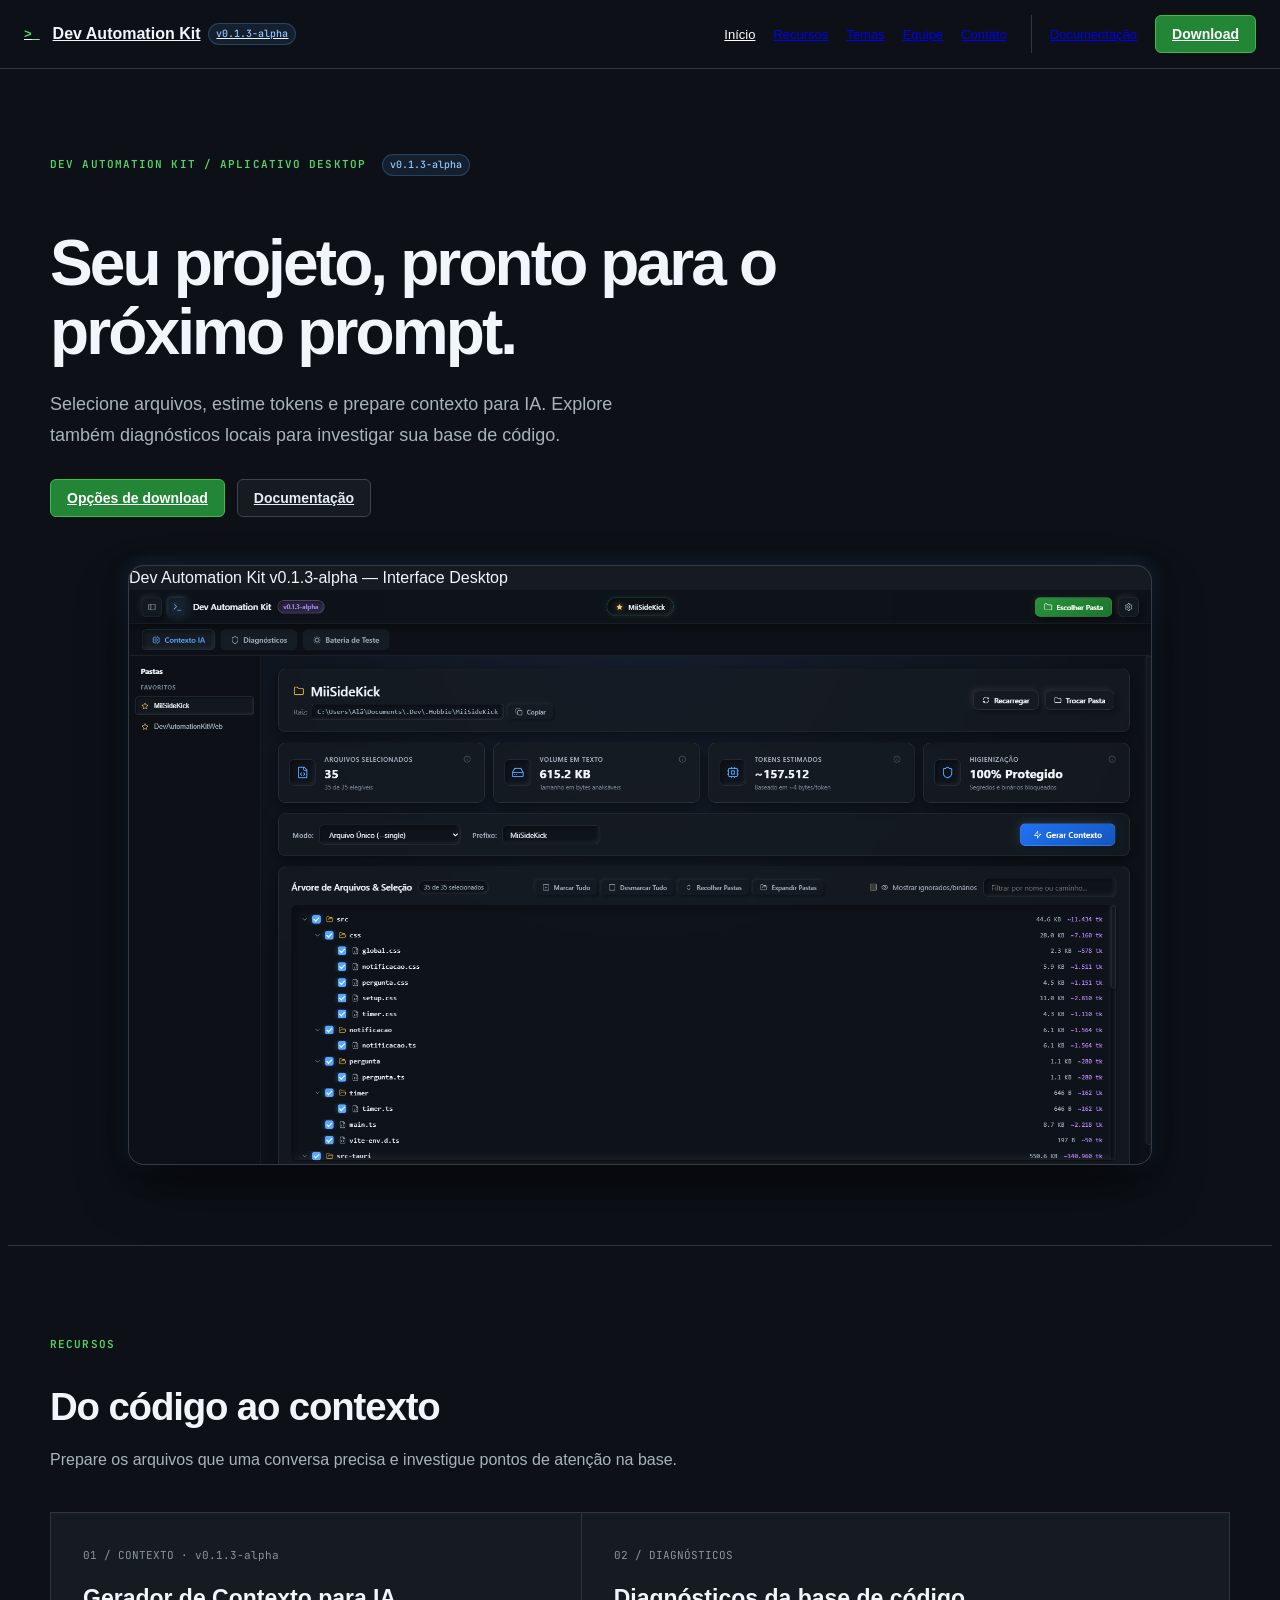
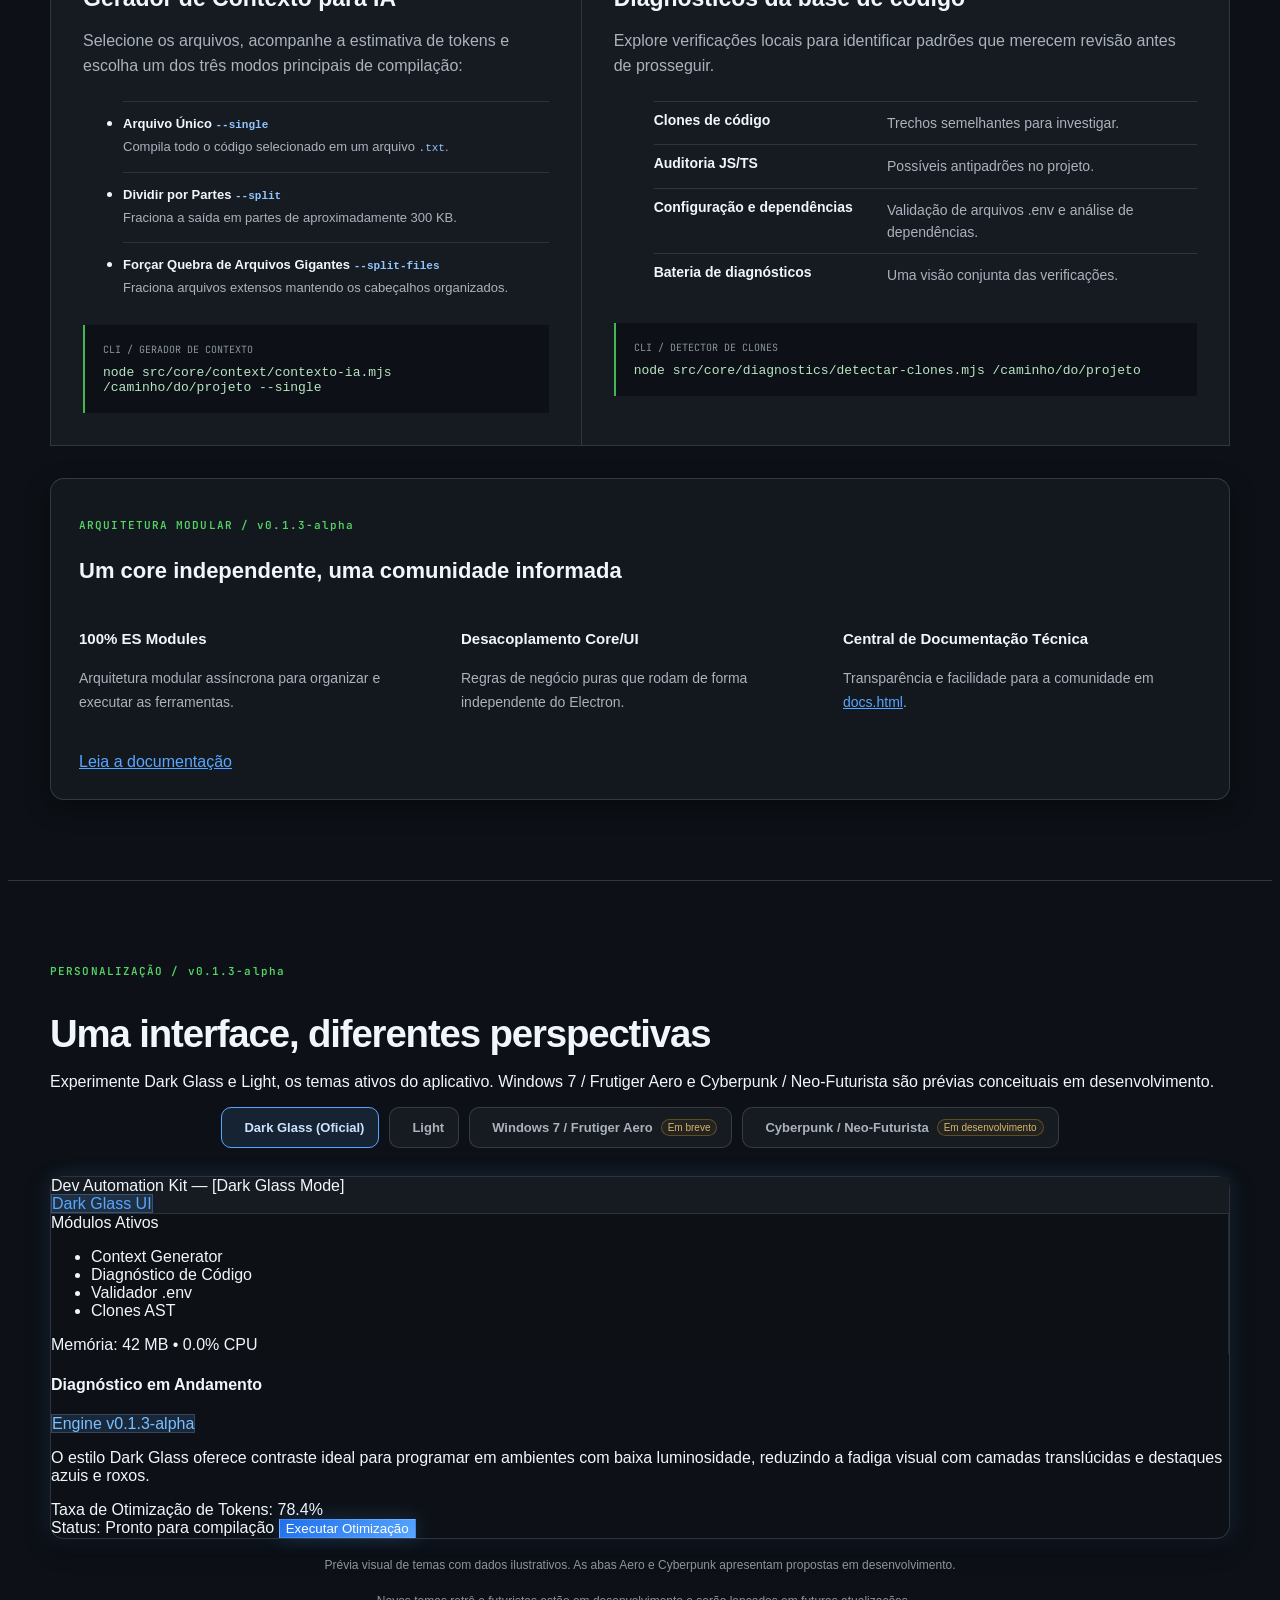
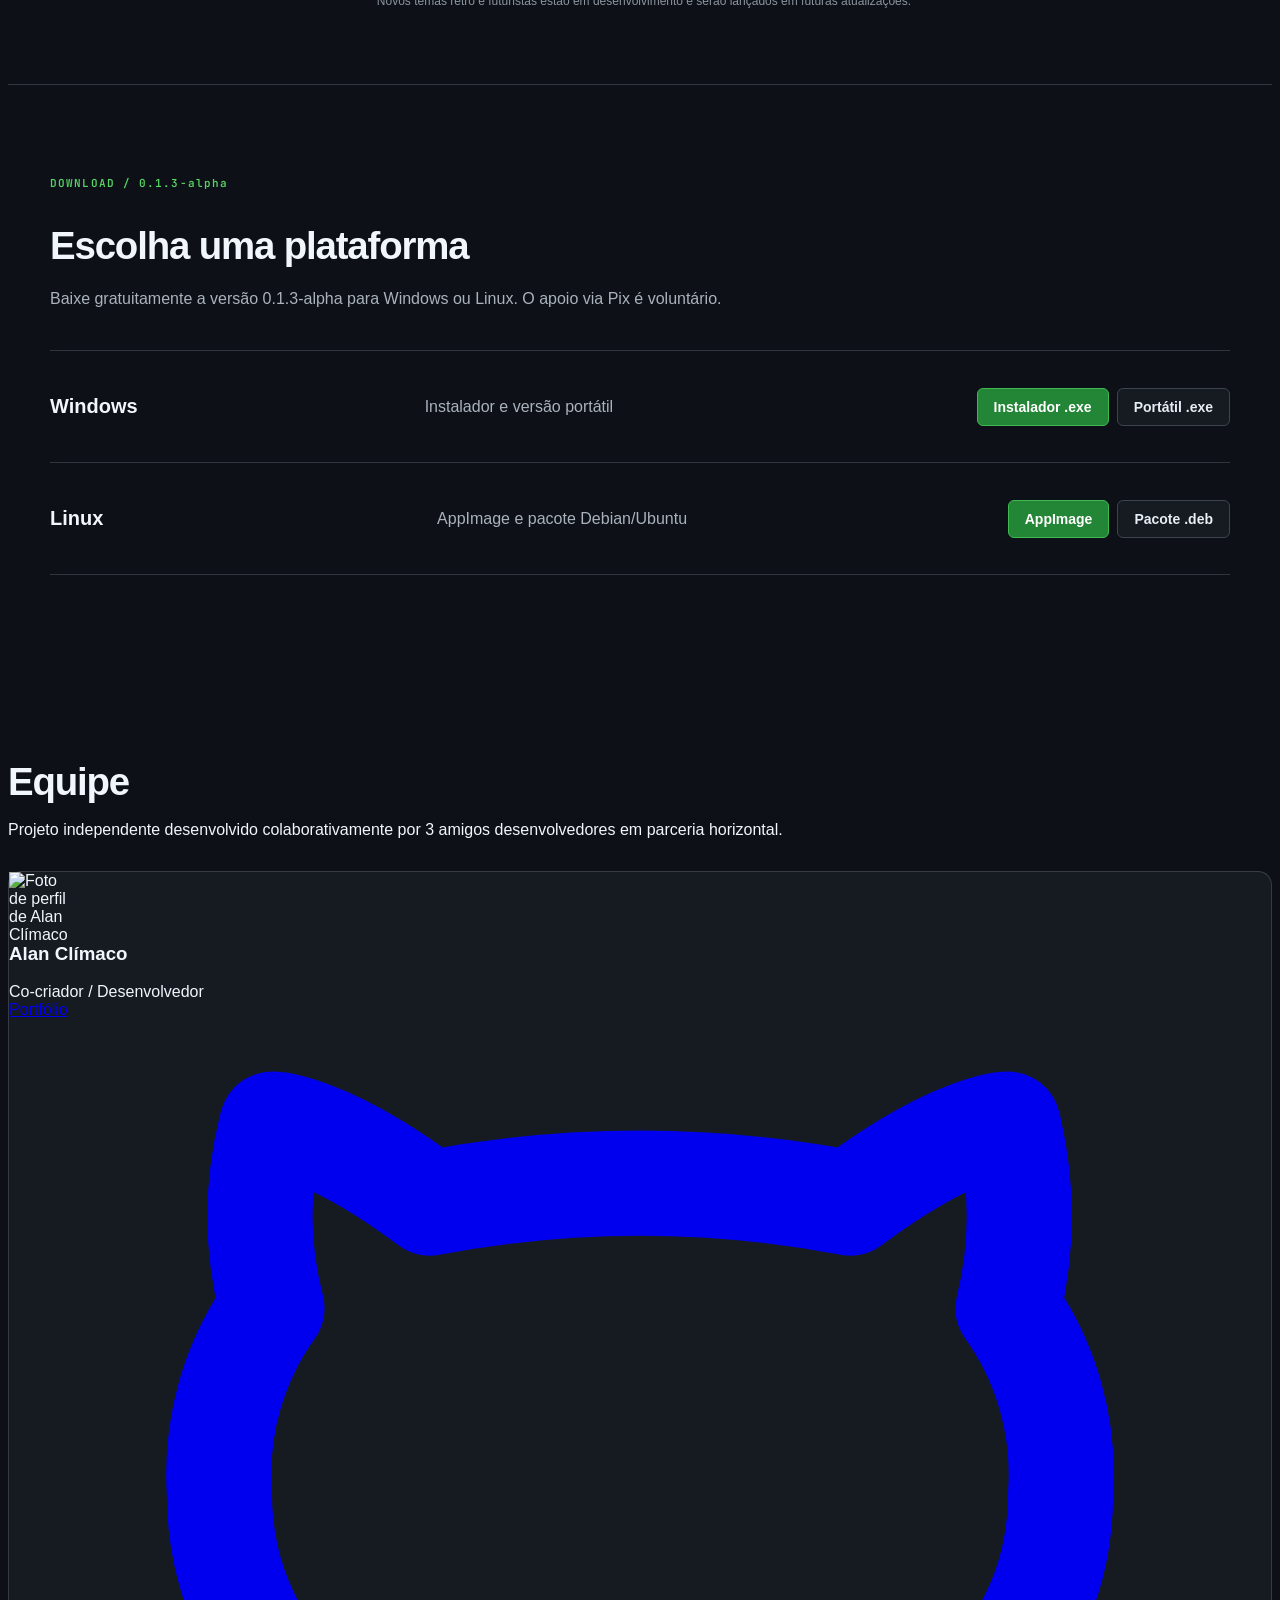
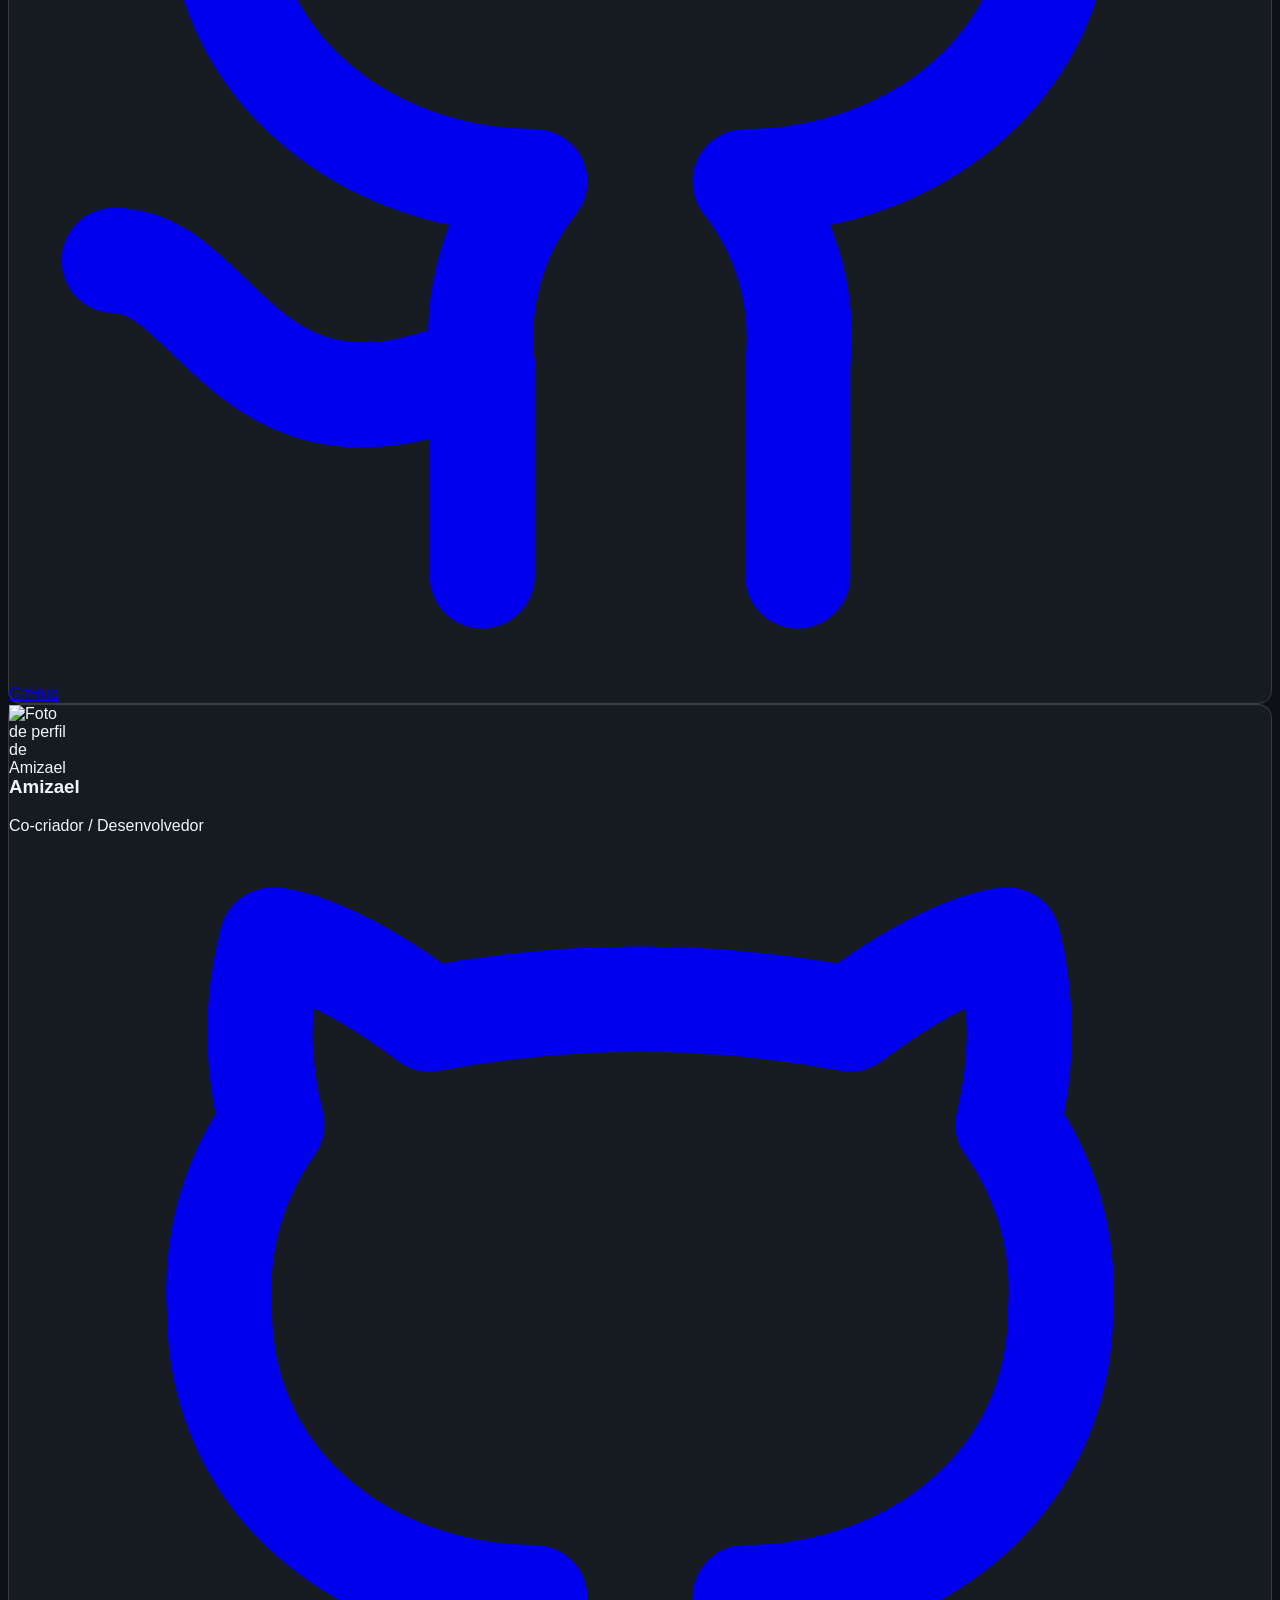
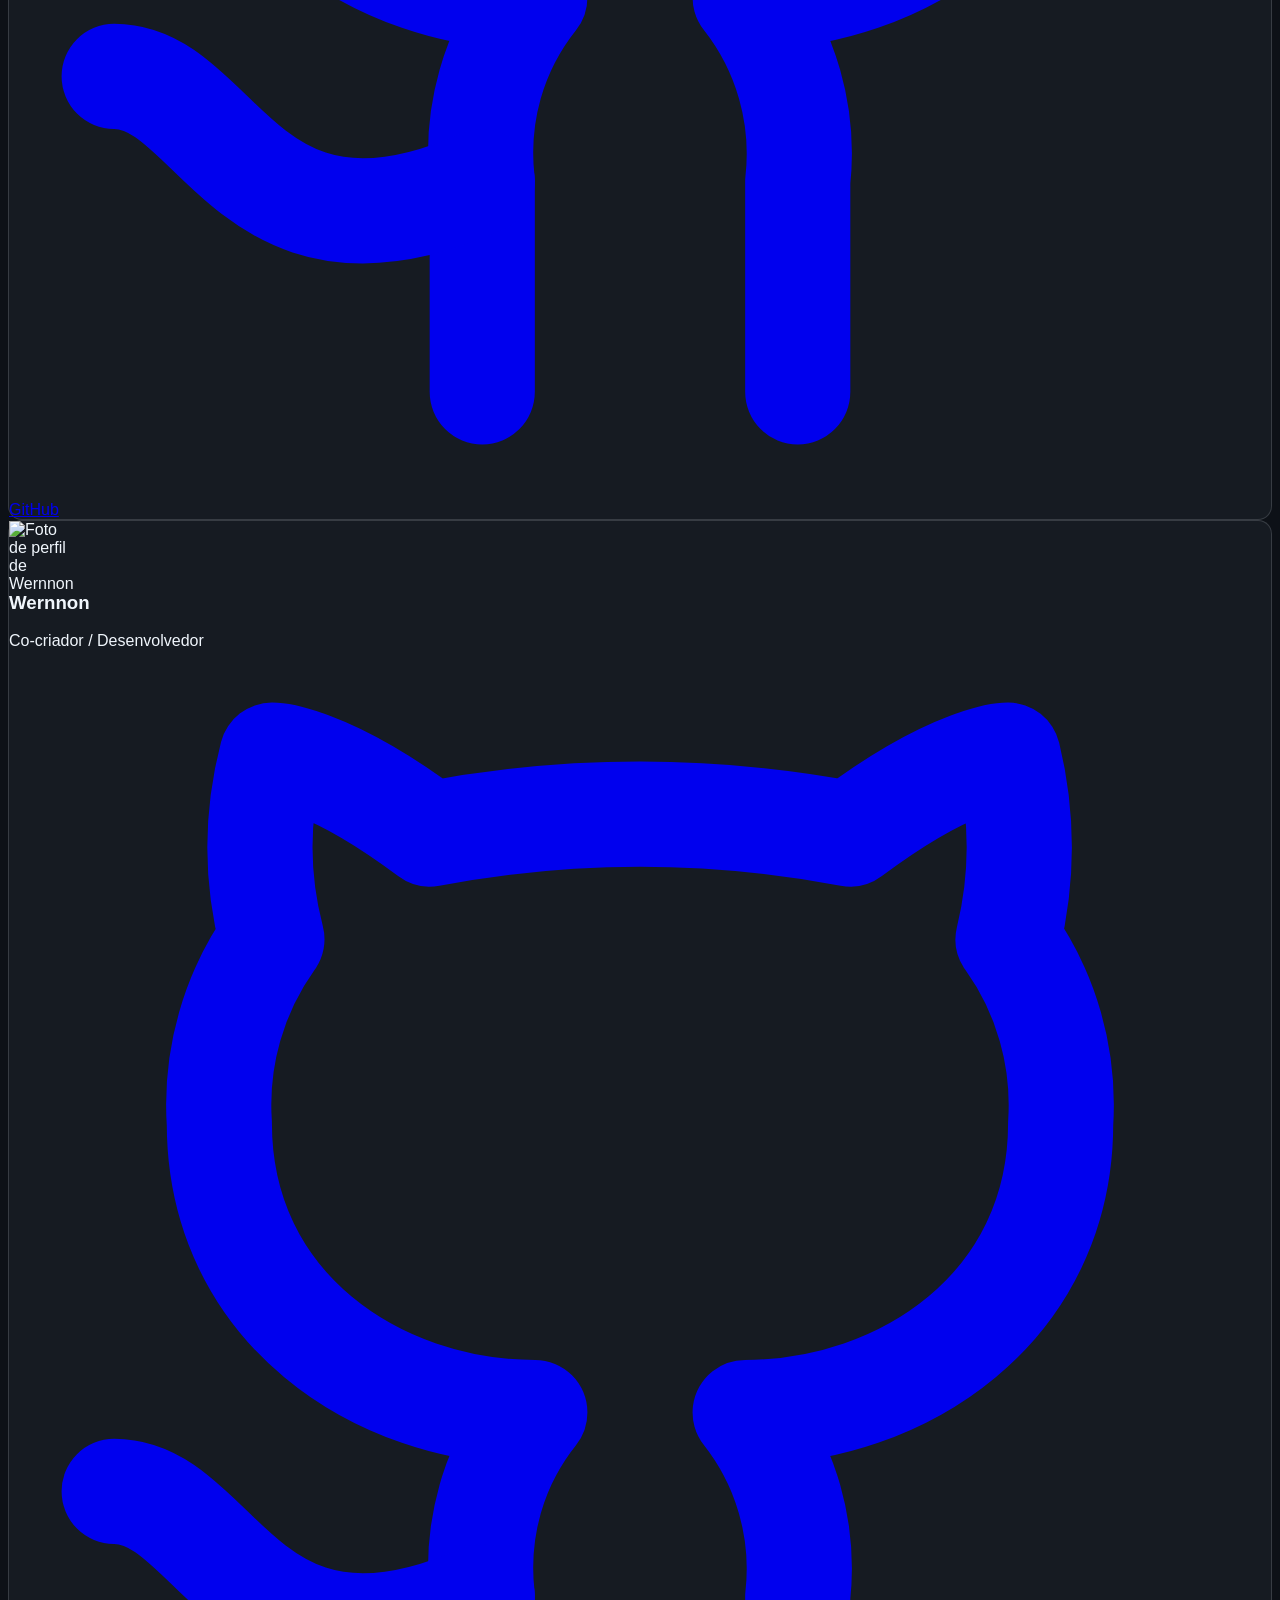
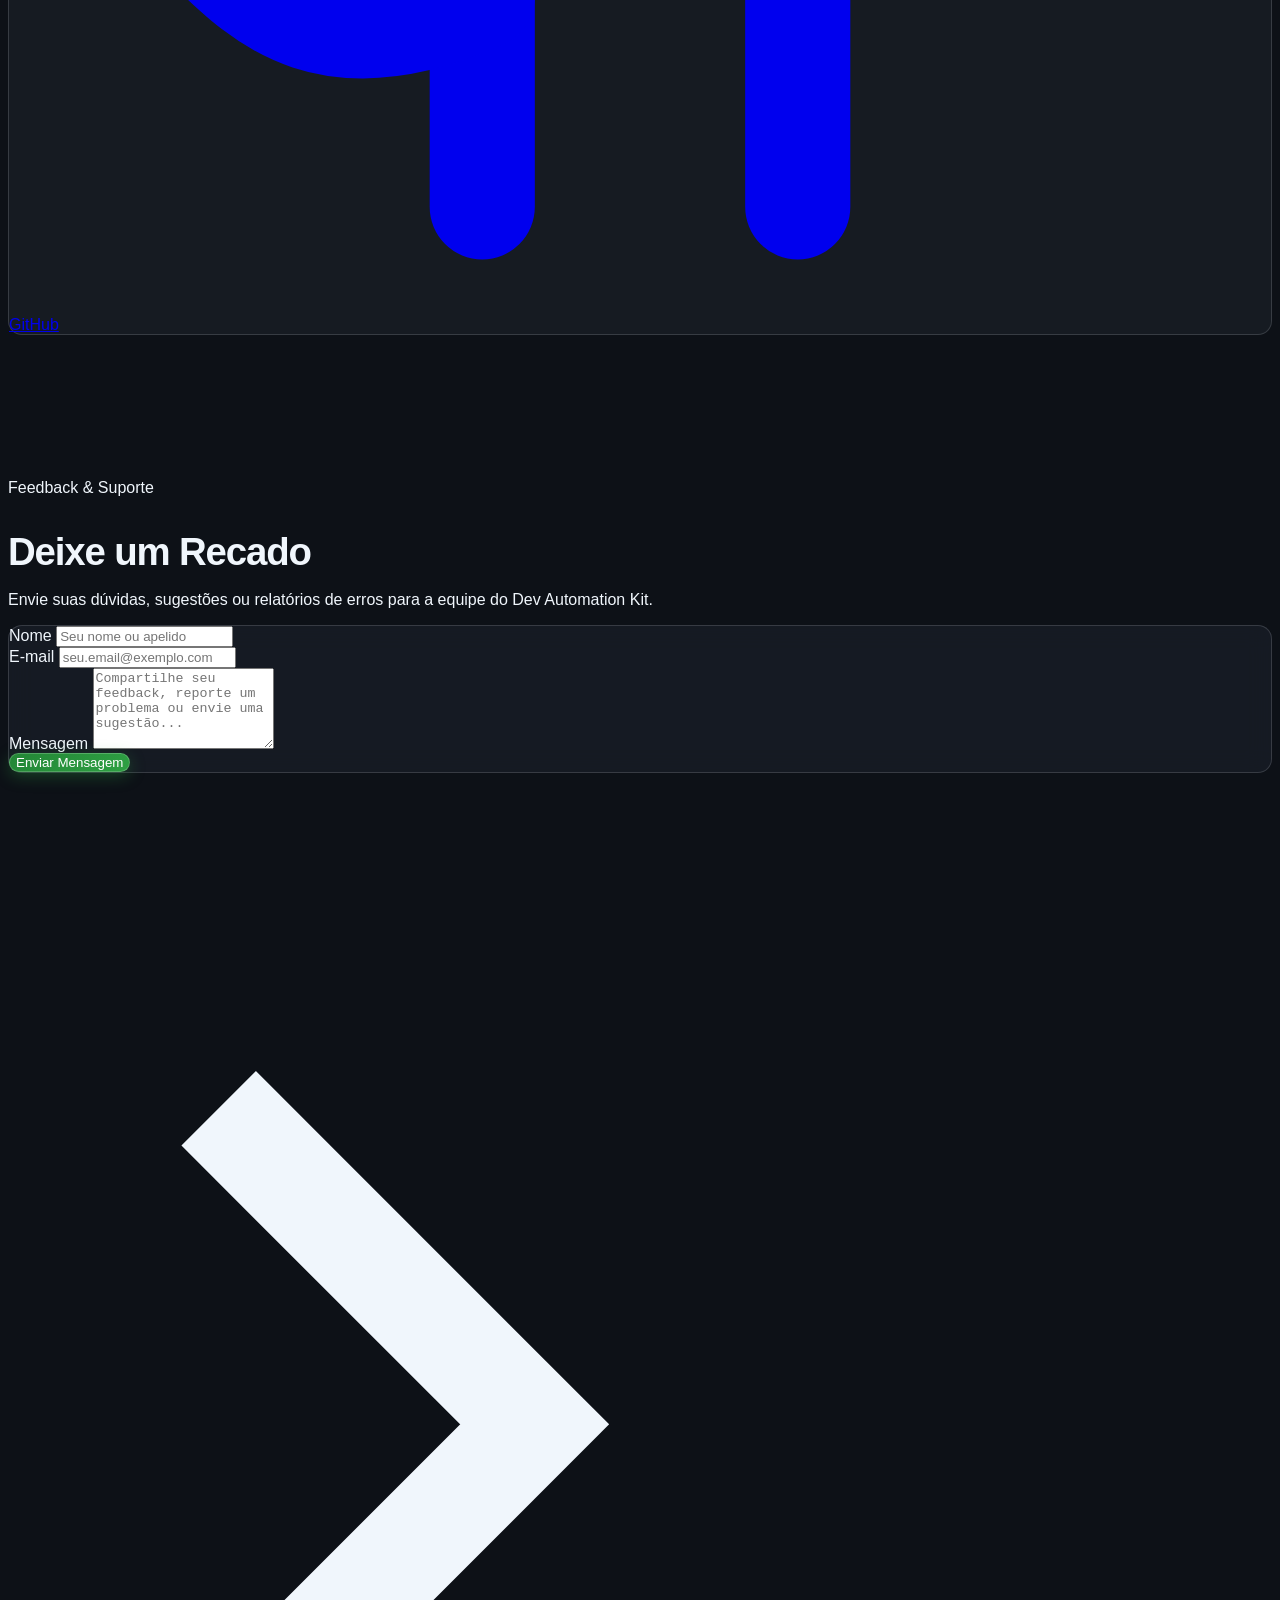
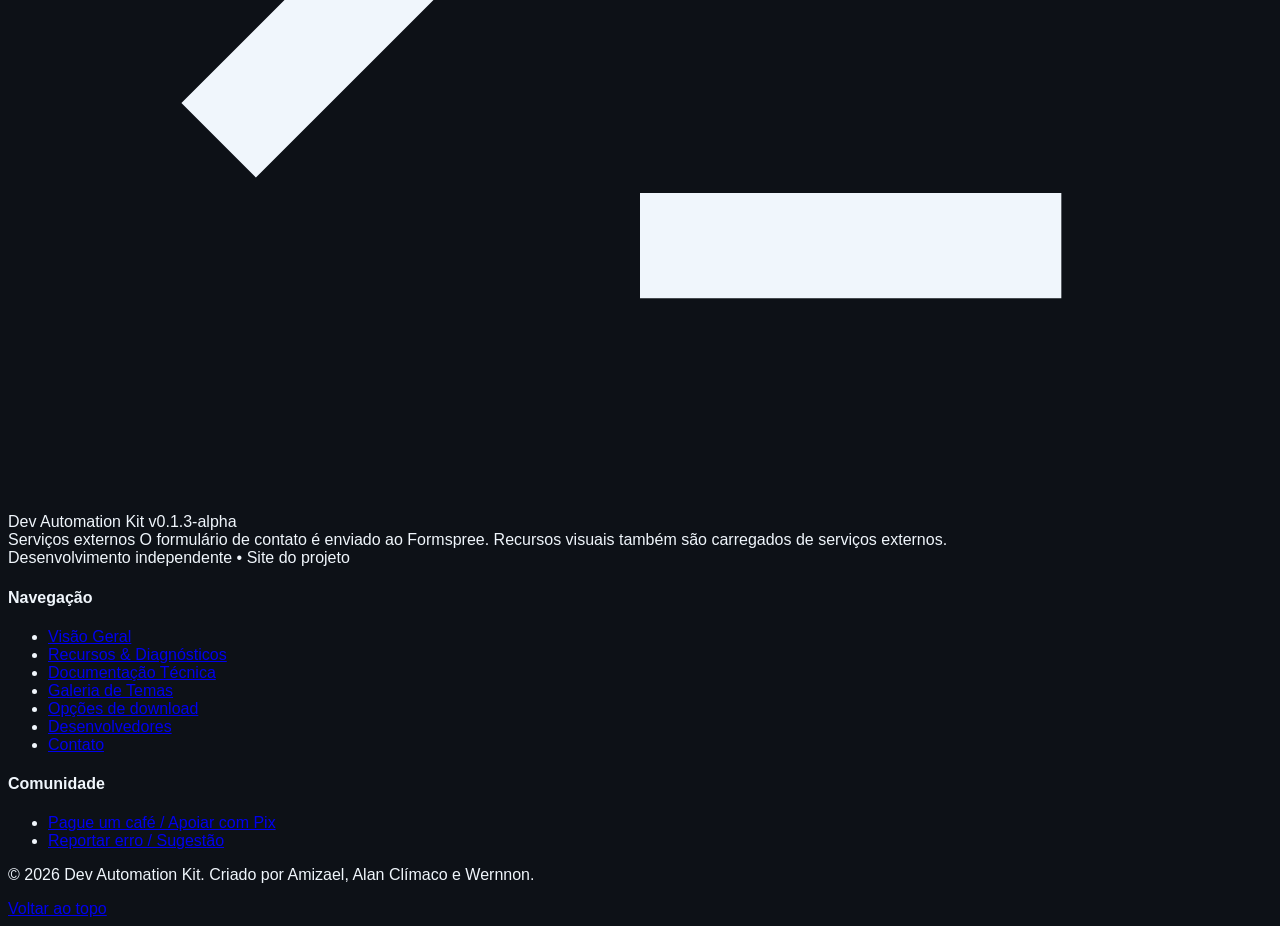
==== commit 23f8e0f7: "Update download links in index.html" ====
--- a/index.html
+++ b/index.html
@@ -242,15 +242,15 @@
         <article>
           <h3>Windows</h3><p>Instalador e versão portátil</p>
           <div>
-            <button type="button" class="open-modal-btn site-download" data-download-target="https://github.com/AlanClimaco/dev-automation-kit-web/releases/download/v0.1.3-alpha/DevAutomationKit-Setup-0.1.3-alpha.exe">Instalador .exe</button>
-            <button type="button" class="open-modal-btn secondary-action" data-download-target="https://github.com/AlanClimaco/dev-automation-kit-web/releases/download/v0.1.3-alpha/DevAutomationKit-0.1.3-alpha-win.exe">Portátil .exe</button>
+            <button type="button" class="open-modal-btn site-download" data-download-target="https://github.com/Dev-Automation-Kit/dev-automation-kit-web/releases/download/v0.1.3-alpha/DevAutomationKit-Setup-0.1.3-alpha.exe">Instalador .exe</button>
+            <button type="button" class="open-modal-btn secondary-action" data-download-target="https://github.com/Dev-Automation-Kit/dev-automation-kit-web/releases/download/v0.1.3-alpha/DevAutomationKit-0.1.3-alpha-win.exe">Portátil .exe</button>
           </div>
         </article>
         <article>
           <h3>Linux</h3><p>AppImage e pacote Debian/Ubuntu</p>
           <div>
-            <button type="button" class="open-modal-btn site-download" data-download-target="https://github.com/AlanClimaco/dev-automation-kit-web/releases/download/v0.1.3-alpha/DevAutomationKit-0.1.3-alpha.AppImage">AppImage</button>
-            <button type="button" class="open-modal-btn secondary-action" data-download-target="https://github.com/AlanClimaco/dev-automation-kit-web/releases/download/v0.1.3-alpha/DevAutomationKit-0.1.3-alpha.deb">Pacote .deb</button>
+            <button type="button" class="open-modal-btn site-download" data-download-target="https://github.com/Dev-Automation-Kit/dev-automation-kit-web/releases/download/v0.1.3-alpha/DevAutomationKit-0.1.3-alpha.AppImage">AppImage</button>
+            <button type="button" class="open-modal-btn secondary-action" data-download-target="https://github.com/Dev-Automation-Kit/dev-automation-kit-web/releases/download/v0.1.3-alpha/DevAutomationKit-0.1.3-alpha.deb">Pacote .deb</button>
           </div>
         </article>
       </div>
--- a/styles.css
+++ b/styles.css
@@ -548,7 +548,7 @@
 .example span { color: #8b949e; font: 10px 'JetBrains Mono', monospace; }
 .example code { color: #b7e5c1; overflow-wrap: anywhere; }
 .example strong { color: #c9d1d9; font-weight: 400; }
-.text-link { display: inline-block; color: #7ee787; margin-top: 24px; }
+.text-link { display: inline-block; color: var(--accent-blue); margin-top: 24px; }
 .download-list { border-top: 1px solid #30363d; }
 .download-list article { display: grid; grid-template-columns: 1fr 1.5fr auto; align-items: center; gap: 20px; padding: 24px 0; border-bottom: 1px solid #30363d; }
 .download-list h3 { font-size: 20px; font-weight: 650; }
@@ -561,29 +561,6 @@
 .landing-page #equipe .glass-card { align-items: flex-start; text-align: left; }
 .landing-page #equipe .glass-card > div:first-child { width: 52px; height: 52px; }
 .landing-page #contato .glass-card { margin-inline: auto; transform: none; }
-/* Documentação: sidebar e leitura */
-.docs-shell { max-width: 1180px; margin: 0 auto; padding: 120px 24px 90px; }
-.docs-intro { border-bottom: 1px solid #30363d; padding-bottom: 32px; margin-bottom: 36px; }
-.docs-intro h1 { font-size: clamp(2.4rem, 4vw, 3.4rem); font-weight: 700; letter-spacing: -.04em; }
-.docs-intro > p:last-child { color: #aab2bc; margin-top: 10px; }
-.docs-layout { display: grid; grid-template-columns: 230px minmax(0, 1fr); align-items: start; gap: 70px; }
-.docs-sidebar { position: sticky; top: 90px; max-height: calc(100vh - 110px); overflow: auto; }
-.docs-toc summary { font-size: 12px; font-weight: 700; color: #e6edf3; cursor: pointer; margin-bottom: 12px; }
-.docs-nav-link { display: block; padding: 8px 12px; border-left: 2px solid #30363d; font-size: 13px; color: #aab2bc; }
-.docs-nav-link:hover, .docs-nav-link[aria-current="location"] { color: #e6edf3; border-left-color: #56d364; background: #161b22; }
-.docs-content { min-width: 0; max-width: 75ch; color: #b7c0ca; line-height: 1.75; }
-.docs-section { scroll-margin-top: 90px; padding-bottom: 45px; margin-bottom: 45px; border-bottom: 1px solid #30363d; }
-.docs-section h2 { font-size: 1.6rem; line-height: 1.3; font-weight: 700; color: #f0f6fc; margin-bottom: 15px; }
-.docs-section p + p, .docs-section .docs-code-container + p { margin-top: 16px; }
-.docs-content a { color: #7ee787; text-decoration: underline; }
-.docs-content code { font-family: 'JetBrains Mono', monospace; font-size: .88em; }
-.docs-code-container, .docs-table-wrapper { max-width: 100%; overflow: auto; border: 1px solid #30363d; border-radius: 6px; margin-top: 20px; background: #090d13; }
-.docs-code-header { display: flex; justify-content: space-between; gap: 12px; padding: 10px 14px; background: #161b22; font-size: 12px; }
-.copy-code-btn { color: #7ee787; }
-.docs-code-pre { padding: 16px; overflow-x: auto; white-space: pre; }
-.docs-table { border-collapse: collapse; }
-.docs-table th, .docs-table td { padding: 10px; border-bottom: 1px solid #30363d; }
-
 /* Apoio voluntário: Pix local e ações acessíveis em telas pequenas. */
 #download-modal { position: fixed; inset: 0; z-index: 100; display: flex; align-items: center; justify-content: center; padding: 16px; background: rgba(0, 0, 0, .8); backdrop-filter: blur(6px); }
 .support-dialog { width: 100%; max-width: 360px; max-height: calc(100vh - 32px); max-height: calc(100dvh - 32px); overflow-y: auto; overscroll-behavior: contain; position: relative; padding: 20px; }
@@ -611,48 +588,452 @@
 .support-note { margin-top: 16px; color: var(--text-secondary); font-size: 12px; line-height: 1.6; }
 #toast { max-width: calc(100vw - 32px); }
 
-/* Documentação: Dark Glass, sumário persistente e leitura fluida. */
-.docs-page { background-image: radial-gradient(ellipse at 80% 0%, rgba(88, 166, 255, .07), transparent 60%); }
-.docs-layout { gap: 36px; }
-.docs-intro { max-width: 880px; }
-.docs-intro h1 { line-height: 1.15; }
-.docs-intro > p { line-height: 1.7; color: #b7c0ca; }
-.docs-intro > .eyebrow { color: #7ee787; }
-.docs-intro h1 + p { margin-top: 18px; }
-.docs-badges { display: flex; flex-wrap: wrap; gap: 8px; margin-top: 20px; }
-.docs-badges span { padding: 5px 10px; color: var(--accent-blue); background: rgba(88, 166, 255, .08); border: 1px solid rgba(88, 166, 255, .25); border-radius: 20px; font-size: 12px; }
-.docs-sidebar { padding: 16px 12px; }
-.docs-toc summary { line-height: 1.6; }
-.docs-nav-link { padding: 10px; border-radius: 0 6px 6px 0; }
-.docs-nav-link[aria-current="location"] { background: rgba(88, 166, 255, .12); border-left-color: var(--accent-blue); color: var(--text-primary); }
-.docs-content { width: 100%; max-width: none; }
-.docs-section { padding: 28px; margin-bottom: 24px; overflow-wrap: anywhere; }
-.docs-section > .eyebrow { color: var(--accent-blue); margin-bottom: 12px; }
-.docs-section h3 { margin: 24px 0 10px; font-size: 18px; font-weight: 650; line-height: 1.45; color: var(--text-primary); }
-.docs-section strong { color: var(--text-primary); }
-.docs-section ul { list-style: disc; padding-left: 22px; }
-.docs-section li + li { margin-top: 12px; }
-.docs-section code { color: #c9b1f5; }
-.docs-card-grid { display: grid; gap: 14px; margin: 20px 0; }
-.docs-card { padding: 18px; border: 1px solid var(--border-subtle); border-radius: 10px; background: rgba(13, 17, 23, .45); }
-.docs-card h3 { margin-top: 0; font-size: 16px; }
-.docs-card p { font-size: 14px; }
-.docs-callout { padding: 16px; margin: 20px 0; border-left: 3px solid var(--accent-blue); border-radius: 0 8px 8px 0; background: rgba(88, 166, 255, .08); }
-.docs-callout p { margin-top: 8px; }
-.docs-callout-green { border-left-color: #3fb950; background: rgba(46, 160, 67, .1); }
-.docs-table { width: 100%; min-width: 390px; text-align: left; font-size: 14px; }
-.docs-table th, .docs-table td { padding: 14px; vertical-align: top; }
-.docs-table th { color: var(--text-primary); font-weight: 600; }
-.docs-table thead { background: var(--bg-tertiary); }
-.docs-table tbody th { width: 40%; }
-.docs-audits > div { padding: 16px 0; border-bottom: 1px solid var(--border-subtle); }
-.docs-audits dt { color: var(--text-primary); font-weight: 650; margin-bottom: 6px; }
-.docs-faq details { border-top: 1px solid var(--border-card); padding: 16px 0; }
-.docs-faq summary { cursor: pointer; font-weight: 600; color: var(--text-primary); }
-.docs-faq p { margin-top: 12px; }
-.docs-signature { color: var(--text-secondary); font-size: 13px; }
-.skip-link { position: fixed; top: -100px; left: 16px; z-index: 101; background: var(--bg-tertiary); color: var(--text-primary); padding: 12px; border-radius: 6px; }
-.skip-link:focus { top: 12px; }
+/* ==========================================================================
+   DOCUMENTAÇÃO TÉCNICA (DOCS.HTML) — DARK GLASS & DESIGN SYSTEM
+   Totalmente harmonizado com a landing page principal (index.html)
+   ========================================================================== */
+
+.docs-page {
+  background-image: radial-gradient(ellipse at 80% 0%, rgba(88, 166, 255, 0.08), transparent 60%);
+}
+
+.docs-shell {
+  max-width: 1200px;
+  margin: 0 auto;
+  padding: 125px 24px 90px;
+}
+
+.docs-intro {
+  max-width: 880px;
+  border-bottom: 1px solid var(--border-card);
+  padding-bottom: 32px;
+  margin-bottom: 36px;
+}
+
+.docs-intro > .eyebrow {
+  color: var(--accent-blue);
+  font: 600 11px/1.4 'JetBrains Mono', monospace;
+  letter-spacing: 0.1em;
+  margin-bottom: 14px;
+}
+
+.docs-intro h1 {
+  font-size: clamp(2.4rem, 4.2vw, 3.4rem);
+  font-weight: 750;
+  letter-spacing: -0.04em;
+  line-height: 1.15;
+  color: var(--text-primary);
+  margin-bottom: 16px;
+}
+
+.docs-intro h1 .text-highlight,
+.docs-intro h1 .brand-highlight,
+.docs-intro h1 span:not(.release-badge) {
+  color: var(--accent-blue);
+}
+
+.docs-intro > p:not(.eyebrow) {
+  max-width: 680px;
+  color: var(--text-secondary);
+  font-size: 1.125rem;
+  line-height: 1.7;
+  margin-top: 14px;
+}
+
+.docs-badges {
+  display: flex;
+  flex-wrap: wrap;
+  gap: 8px;
+  margin-top: 22px;
+}
+
+.docs-badges span {
+  display: inline-flex;
+  align-items: center;
+  padding: 4px 12px;
+  color: var(--accent-blue);
+  background: rgba(88, 166, 255, 0.08);
+  border: 1px solid rgba(88, 166, 255, 0.25);
+  border-radius: var(--radius-full);
+  font: 500 12px/1.4 'JetBrains Mono', monospace;
+  letter-spacing: 0.02em;
+}
+
+.docs-layout {
+  display: grid;
+  grid-template-columns: 240px minmax(0, 1fr);
+  align-items: start;
+  gap: 36px;
+}
+
+/* Sidebar & Sumário */
+.docs-sidebar {
+  position: sticky;
+  top: 90px;
+  max-height: calc(100vh - 110px);
+  overflow-y: auto;
+  padding: 18px 14px;
+}
+
+.docs-toc summary {
+  font-size: 12px;
+  font-weight: 700;
+  font-family: 'JetBrains Mono', monospace;
+  letter-spacing: 0.05em;
+  text-transform: uppercase;
+  color: var(--text-primary);
+  cursor: pointer;
+  margin-bottom: 14px;
+  line-height: 1.6;
+}
+
+.docs-nav-link {
+  display: block;
+  padding: 9px 12px;
+  border-left: 2px solid var(--border-subtle);
+  border-radius: 0 var(--radius-sm) var(--radius-sm) 0;
+  font-size: 13px;
+  color: var(--text-secondary);
+  transition: all 0.2s ease;
+}
+
+.docs-nav-link:hover {
+  color: var(--text-primary);
+  border-left-color: var(--accent-blue);
+  background: rgba(88, 166, 255, 0.06);
+}
+
+.docs-nav-link[aria-current="location"] {
+  color: var(--text-primary);
+  border-left-color: var(--accent-blue);
+  background: rgba(88, 166, 255, 0.12);
+  font-weight: 600;
+}
+
+/* Conteúdo da Documentação */
+.docs-content {
+  width: 100%;
+  min-width: 0;
+  color: var(--text-secondary);
+  line-height: 1.75;
+}
+
+.docs-section {
+  scroll-margin-top: 90px;
+  padding: 30px;
+  margin-bottom: 24px;
+  overflow-wrap: anywhere;
+}
+
+.docs-section > .eyebrow {
+  color: var(--accent-blue);
+  font: 600 11px/1.4 'JetBrains Mono', monospace;
+  letter-spacing: 0.1em;
+  margin-bottom: 12px;
+}
+
+.docs-section h2 {
+  font-size: clamp(1.5rem, 2.4vw, 1.85rem);
+  line-height: 1.3;
+  font-weight: 700;
+  color: var(--text-primary);
+  letter-spacing: -0.025em;
+  margin-bottom: 16px;
+}
+
+.docs-section h3 {
+  margin: 26px 0 12px;
+  font-size: 1.125rem;
+  font-weight: 650;
+  line-height: 1.45;
+  color: var(--text-primary);
+}
+
+.docs-section p + p,
+.docs-section .docs-code-container + p {
+  margin-top: 16px;
+}
+
+.docs-section strong {
+  color: var(--text-primary);
+}
+
+.docs-content a {
+  color: var(--accent-blue);
+  text-decoration: underline;
+  text-underline-offset: 3px;
+  transition: color 0.2s;
+}
+
+.docs-content a:hover {
+  color: var(--accent-blue-hover);
+}
+
+.docs-section ul {
+  list-style: disc;
+  padding-left: 22px;
+  margin: 14px 0;
+}
+
+.docs-section li + li {
+  margin-top: 10px;
+}
+
+/* Destaque de Código Inline e Blocos */
+.docs-content code {
+  font-family: 'JetBrains Mono', monospace;
+  font-size: 0.88em;
+}
+
+.docs-section code {
+  color: var(--accent-blue);
+  background: rgba(88, 166, 255, 0.08);
+  border: 1px solid rgba(88, 166, 255, 0.2);
+  padding: 2px 6px;
+  border-radius: var(--radius-sm);
+}
+
+.docs-code-container {
+  max-width: 100%;
+  overflow: hidden;
+  border: 1px solid var(--border-card);
+  border-radius: var(--radius-md);
+  margin-top: 20px;
+  background: var(--bg-primary);
+}
+
+.docs-code-header {
+  display: flex;
+  justify-content: space-between;
+  align-items: center;
+  gap: 12px;
+  padding: 10px 14px;
+  background: var(--bg-secondary);
+  border-bottom: 1px solid var(--border-subtle);
+  font-size: 12px;
+  font-weight: 500;
+  color: var(--text-secondary);
+}
+
+.copy-code-btn {
+  display: inline-flex;
+  align-items: center;
+  gap: 6px;
+  padding: 4px 10px;
+  font-size: 12px;
+  font-family: 'JetBrains Mono', monospace;
+  color: var(--text-secondary);
+  background: transparent;
+  border: 1px solid var(--border-subtle);
+  border-radius: var(--radius-sm);
+  cursor: pointer;
+  transition: all 0.2s ease;
+}
+
+.copy-code-btn:hover {
+  color: var(--accent-blue);
+  border-color: var(--accent-blue);
+  background: rgba(88, 166, 255, 0.1);
+}
+
+.docs-code-pre {
+  padding: 16px;
+  overflow-x: auto;
+  white-space: pre;
+  margin: 0;
+  font-size: 13px;
+  line-height: 1.6;
+}
+
+.docs-code-pre code {
+  color: var(--text-primary);
+  background: transparent;
+  border: none;
+  padding: 0;
+}
+
+/* Cards da Documentação (.docs-card e .glass-card) */
+.docs-card-grid {
+  display: grid;
+  grid-template-columns: repeat(auto-fit, minmax(280px, 1fr));
+  gap: 16px;
+  margin: 22px 0;
+}
+
+.docs-card {
+  padding: 20px;
+  border: 1px solid var(--border-card);
+  border-radius: var(--radius-md);
+  background: var(--bg-glass-card);
+  backdrop-filter: blur(12px);
+  -webkit-backdrop-filter: blur(12px);
+  transition: all 0.25s cubic-bezier(0.16, 1, 0.3, 1);
+}
+
+.docs-card:hover {
+  background: var(--bg-glass-card-hover);
+  border-color: var(--border-active);
+  box-shadow: var(--shadow-card), var(--shadow-glow-blue);
+  transform: translateY(-2px);
+}
+
+.docs-card h3 {
+  margin-top: 0;
+  margin-bottom: 8px;
+  font-size: 16px;
+  font-weight: 650;
+  color: var(--text-primary);
+}
+
+.docs-card p {
+  font-size: 14px;
+  color: var(--text-secondary);
+  line-height: 1.6;
+}
+
+.docs-card p + p {
+  margin-top: 8px;
+}
+
+/* Callouts / Avisos */
+.docs-callout {
+  padding: 16px 18px;
+  margin: 20px 0;
+  border: 1px solid var(--border-subtle);
+  border-left: 3px solid var(--accent-blue);
+  border-radius: 0 var(--radius-md) var(--radius-md) 0;
+  background: rgba(88, 166, 255, 0.08);
+}
+
+.docs-callout strong {
+  color: var(--text-primary);
+}
+
+.docs-callout p {
+  margin-top: 8px;
+  color: var(--text-secondary);
+}
+
+.docs-callout-green {
+  border-left-color: var(--accent-green-hover);
+  background: rgba(46, 160, 67, 0.1);
+}
+
+/* Tabelas */
+.docs-table-wrapper {
+  max-width: 100%;
+  overflow-x: auto;
+  border: 1px solid var(--border-card);
+  border-radius: var(--radius-md);
+  margin-top: 20px;
+  background: var(--bg-primary);
+}
+
+.docs-table {
+  width: 100%;
+  min-width: 420px;
+  border-collapse: collapse;
+  text-align: left;
+  font-size: 14px;
+}
+
+.docs-table th,
+.docs-table td {
+  padding: 14px;
+  vertical-align: top;
+  border-bottom: 1px solid var(--border-subtle);
+}
+
+.docs-table thead {
+  background: var(--bg-secondary);
+}
+
+.docs-table thead th {
+  color: var(--text-primary);
+  font-weight: 600;
+  font-size: 13px;
+  text-transform: uppercase;
+  letter-spacing: 0.05em;
+  font-family: 'JetBrains Mono', monospace;
+}
+
+.docs-table tbody th {
+  width: 38%;
+  color: var(--text-primary);
+  font-weight: 600;
+}
+
+.docs-table tbody td {
+  color: var(--text-secondary);
+}
+
+/* Lista de Auditorias */
+.docs-audits > div {
+  padding: 16px 0;
+  border-bottom: 1px solid var(--border-subtle);
+}
+
+.docs-audits dt {
+  color: var(--text-primary);
+  font-weight: 650;
+  font-size: 15px;
+  margin-bottom: 6px;
+}
+
+.docs-audits dd {
+  color: var(--text-secondary);
+  font-size: 14px;
+  line-height: 1.6;
+}
+
+/* FAQ */
+.docs-faq details {
+  border-top: 1px solid var(--border-card);
+  padding: 16px 0;
+}
+
+.docs-faq summary {
+  cursor: pointer;
+  font-weight: 600;
+  color: var(--text-primary);
+  transition: color 0.2s ease;
+}
+
+.docs-faq summary:hover,
+.docs-faq details[open] summary {
+  color: var(--accent-blue);
+}
+
+.docs-faq p {
+  margin-top: 12px;
+  color: var(--text-secondary);
+  line-height: 1.65;
+}
+
+/* Assinatura */
+.docs-signature {
+  color: var(--text-secondary);
+  font-size: 13px;
+  font-family: 'JetBrains Mono', monospace;
+  padding-top: 16px;
+}
+
+.skip-link {
+  position: fixed;
+  top: -100px;
+  left: 16px;
+  z-index: 101;
+  background: var(--bg-tertiary);
+  color: var(--text-primary);
+  padding: 12px;
+  border-radius: var(--radius-sm);
+  border: 1px solid var(--border-card);
+}
+
+.skip-link:focus {
+  top: 12px;
+}
+
 @media (max-width: 700px) {
   .docs-section { padding: 20px; }
   .docs-sidebar { padding: 0; }
@@ -660,12 +1041,13 @@
   .support-dialog { padding: 20px; }
   #toast { right: 16px; bottom: 16px; }
 }
+
 @media (prefers-reduced-motion: reduce) {
   html { scroll-behavior: auto; }
   #download-modal, #download-modal .modal-dialog, #toast { transition: none; }
 }
 @media (max-width: 1100px) { .site-nav, .site-destinations { display: none; } .menu-button { display: block; margin-left: auto; color: #e6edf3; padding: 8px; border: 1px solid #484f58; border-radius: 6px; } .mobile-menu:not(.hidden) { display: block; max-height: calc(100vh - 68px); overflow-y: auto; padding: 10px 24px 20px; border-top: 1px solid #30363d; background: #0d1117; } .mobile-menu nav, .mobile-destinations { display: grid; gap: 4px; } .mobile-menu a { padding: 9px; } .mobile-destinations { border-top: 1px solid #30363d; margin-top: 10px; padding-top: 10px; } }
-@media (max-width: 700px) { .site-header-inner { padding: 0 16px; } .site-container { padding: 0 16px; } .hero-section { padding-top: 112px; } .hero-copy h1 { font-size: 2.6rem; } .hero-copy > p:not(.eyebrow) { font-size: 16px; } .feature-layout, .docs-layout { grid-template-columns: 1fr; } .feature-main { padding: 24px; } .download-list article { grid-template-columns: 1fr; gap: 10px; } .docs-shell { padding: 105px 16px 60px; } .docs-layout { gap: 30px; } .docs-sidebar { position: static; max-height: none; } .docs-toc { border: 1px solid #30363d; padding: 14px; border-radius: 6px; } .docs-toc summary { margin: 0; } .docs-toc[open] summary { margin-bottom: 12px; } }
+@media (max-width: 700px) { .site-header-inner { padding: 0 16px; } .site-container { padding: 0 16px; } .hero-section { padding-top: 112px; } .hero-copy h1 { font-size: 2.6rem; } .hero-copy > p:not(.eyebrow) { font-size: 16px; } .feature-layout, .docs-layout { grid-template-columns: 1fr; } .feature-main { padding: 24px; } .download-list article { grid-template-columns: 1fr; gap: 10px; } .docs-shell { padding: 105px 16px 60px; } .docs-layout { gap: 30px; } .docs-sidebar { position: static; max-height: none; } .docs-toc { border: 1px solid var(--border-card); background: var(--bg-glass); padding: 14px; border-radius: 6px; } .docs-toc summary { margin: 0; } .docs-toc[open] summary { margin-bottom: 12px; } }
 
 /* Identidade da versão e arquitetura modular. */
 .site-brand .site-version, .site-version, .release-badge { display: inline-flex; align-items: center; padding: 3px 7px; font: 500 10px/1.4 'JetBrains Mono', monospace; color: #93c5fd; background: rgba(88, 166, 255, .1); border: 1px solid rgba(88, 166, 255, .25); border-radius: 20px; white-space: nowrap; }
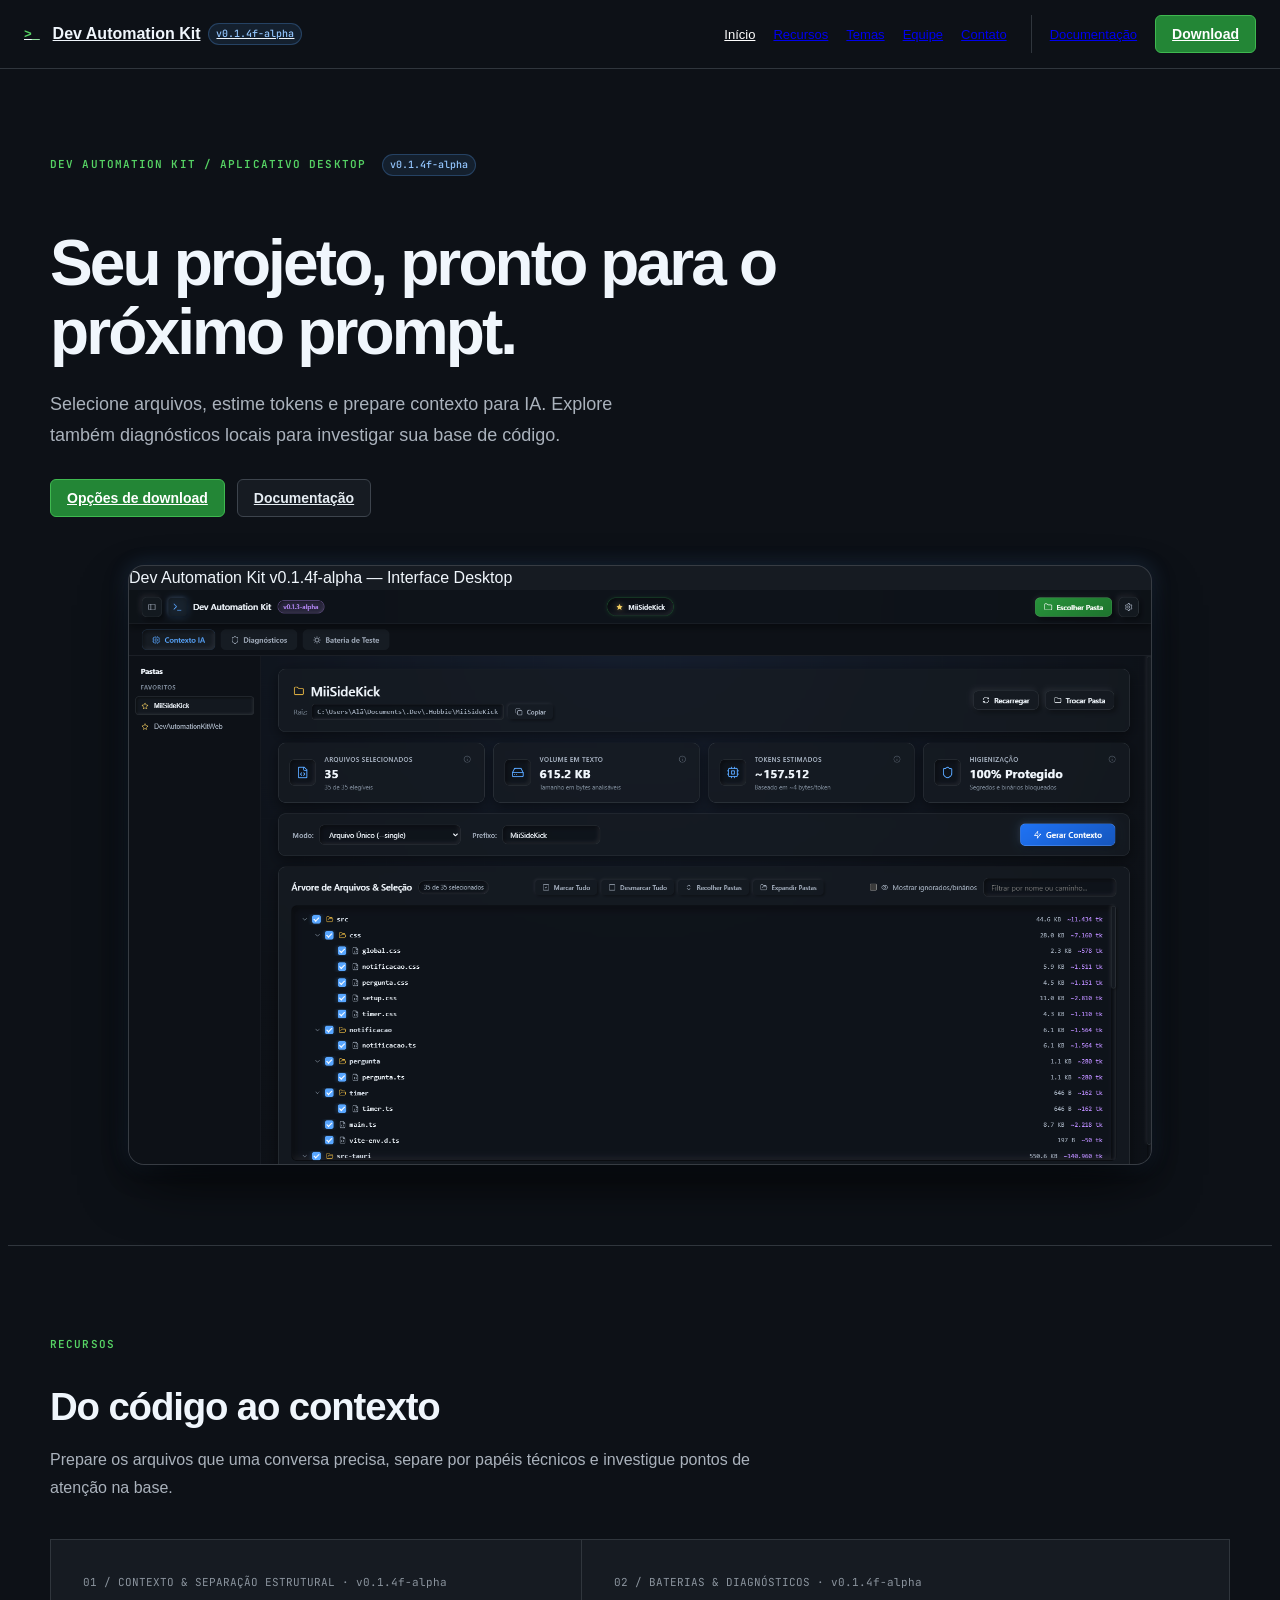
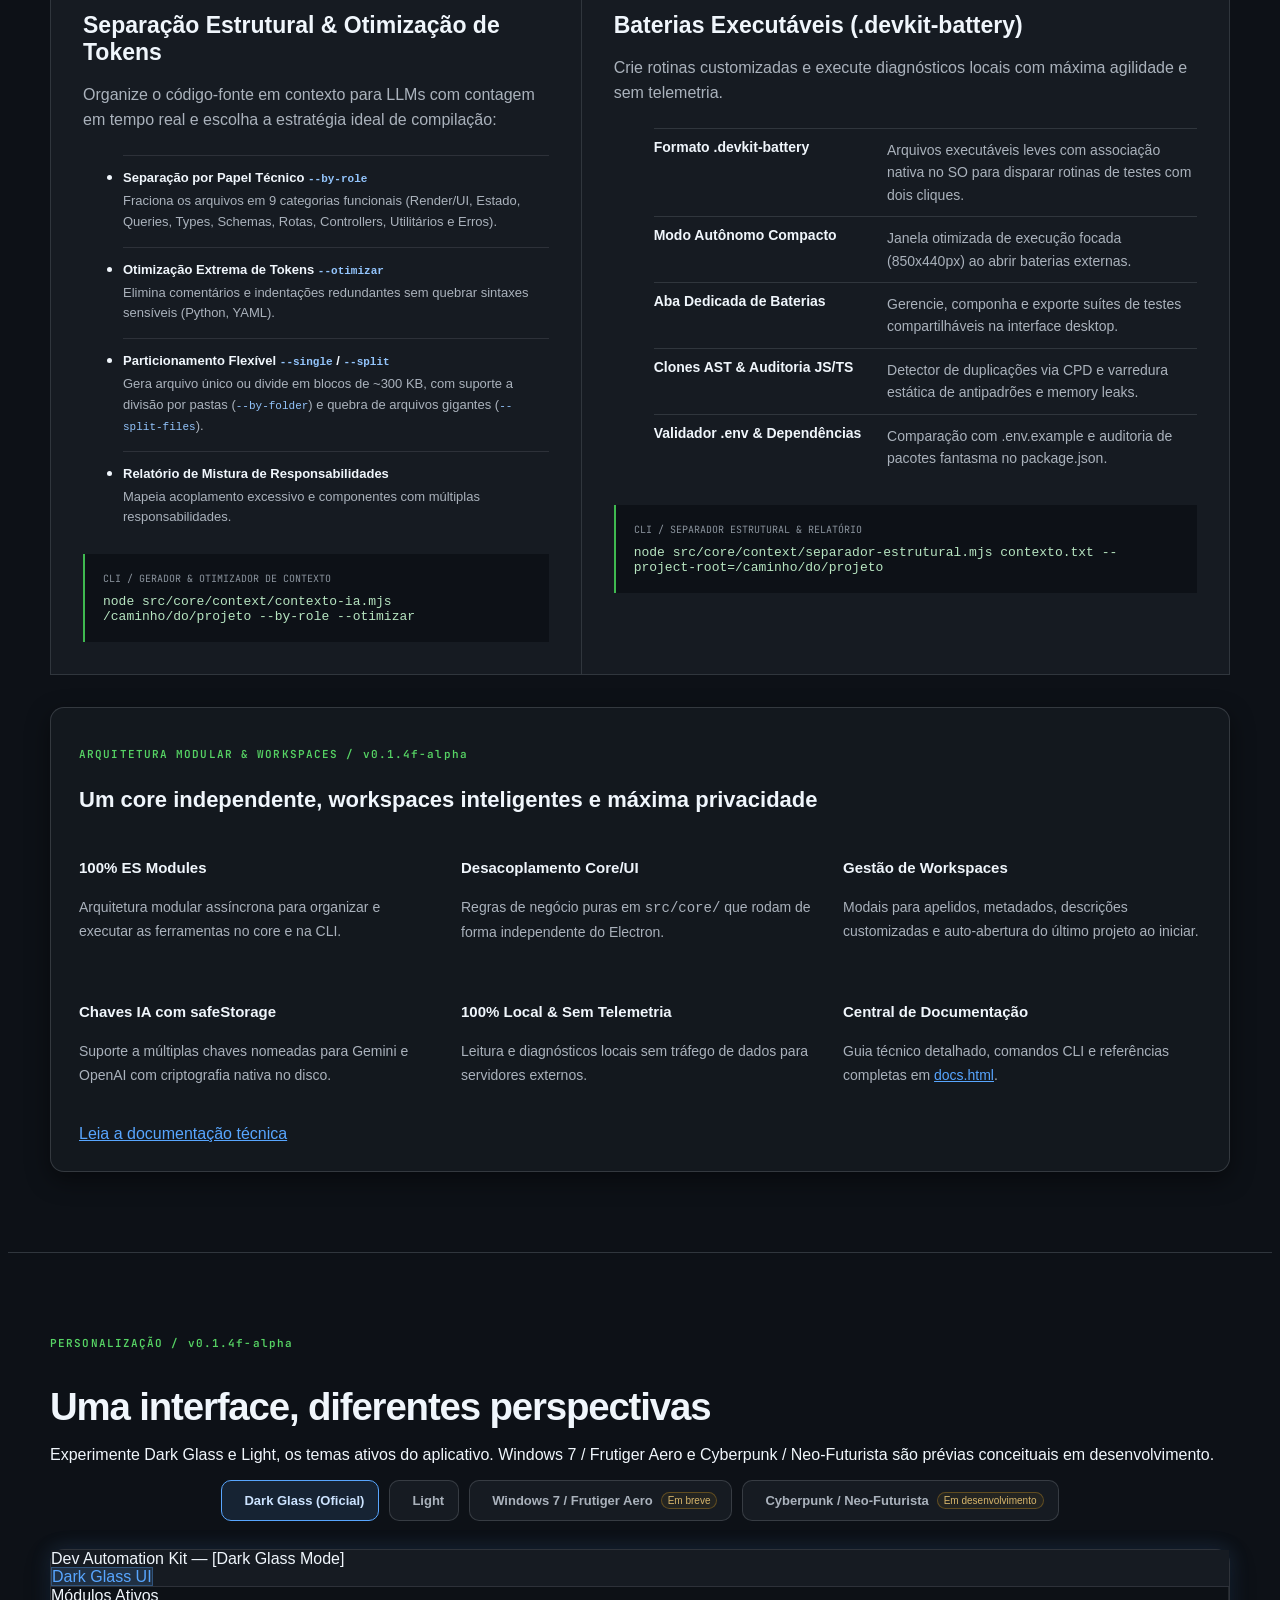
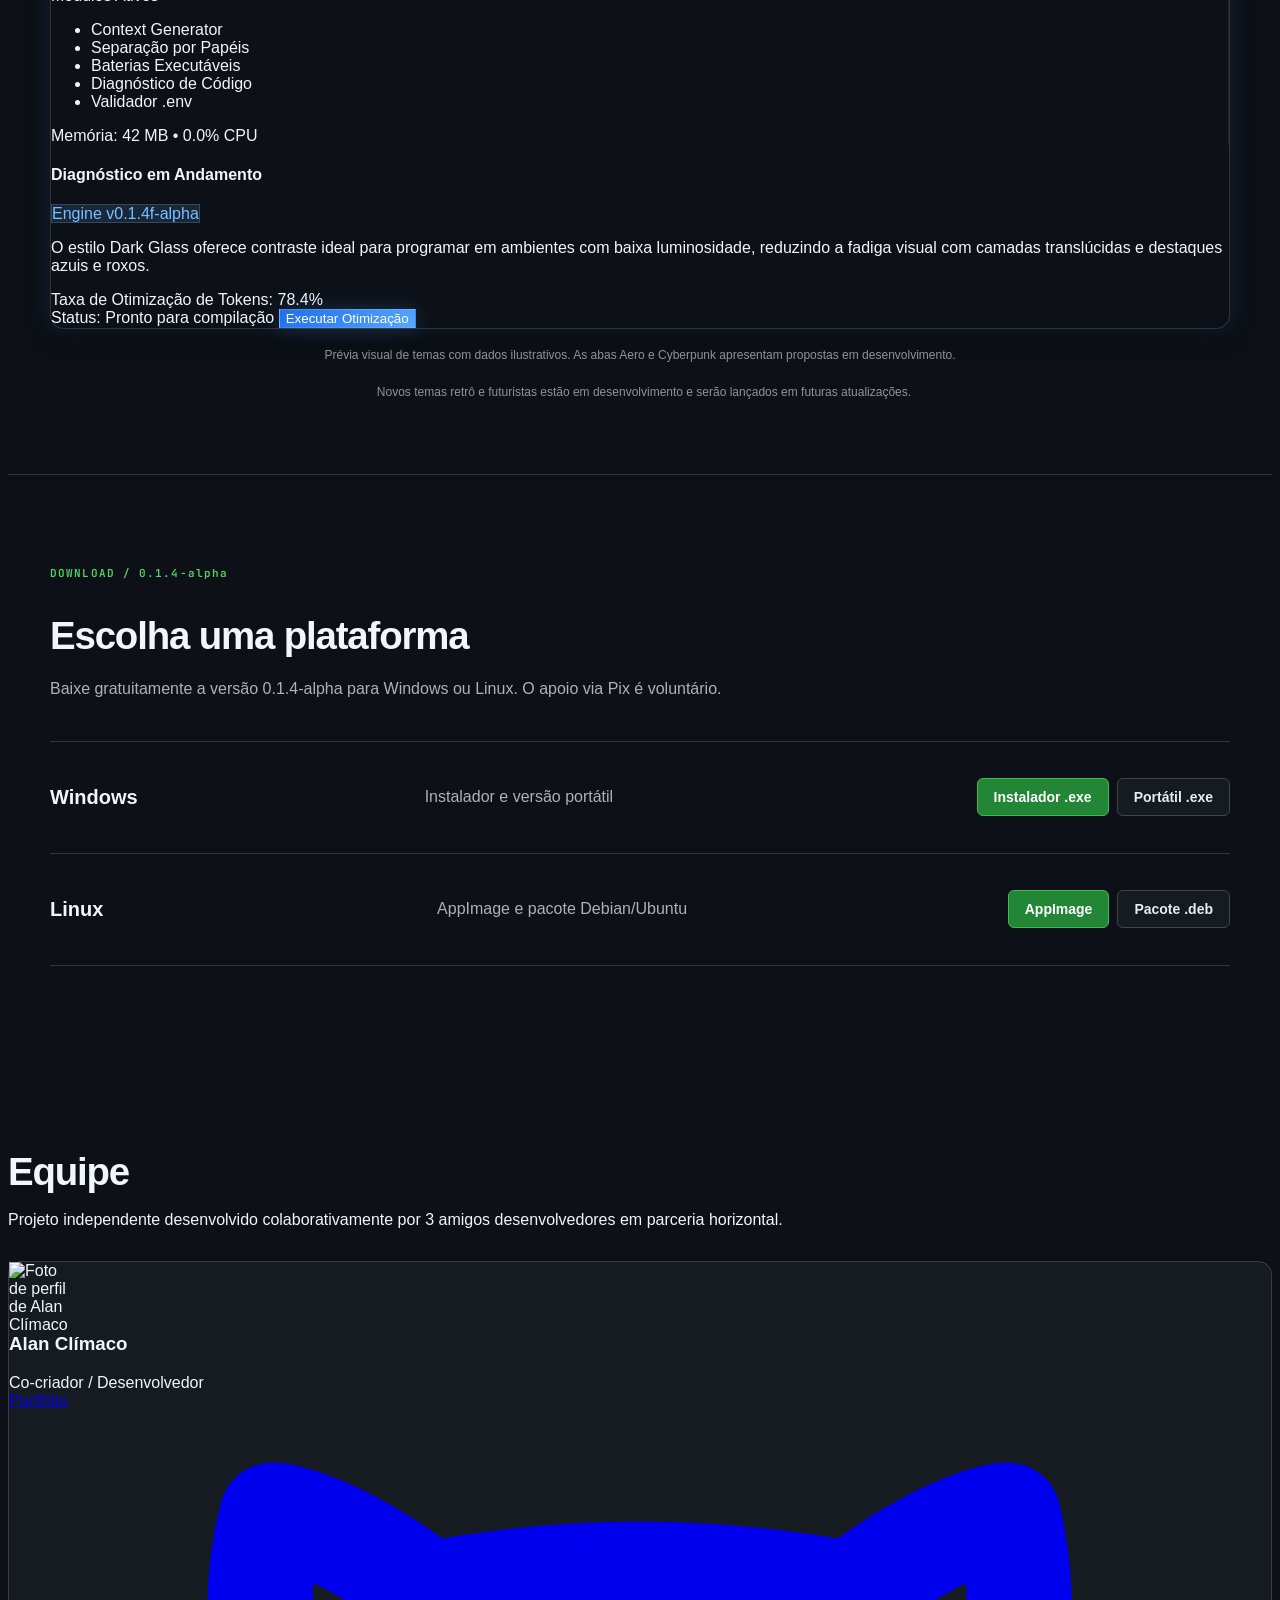
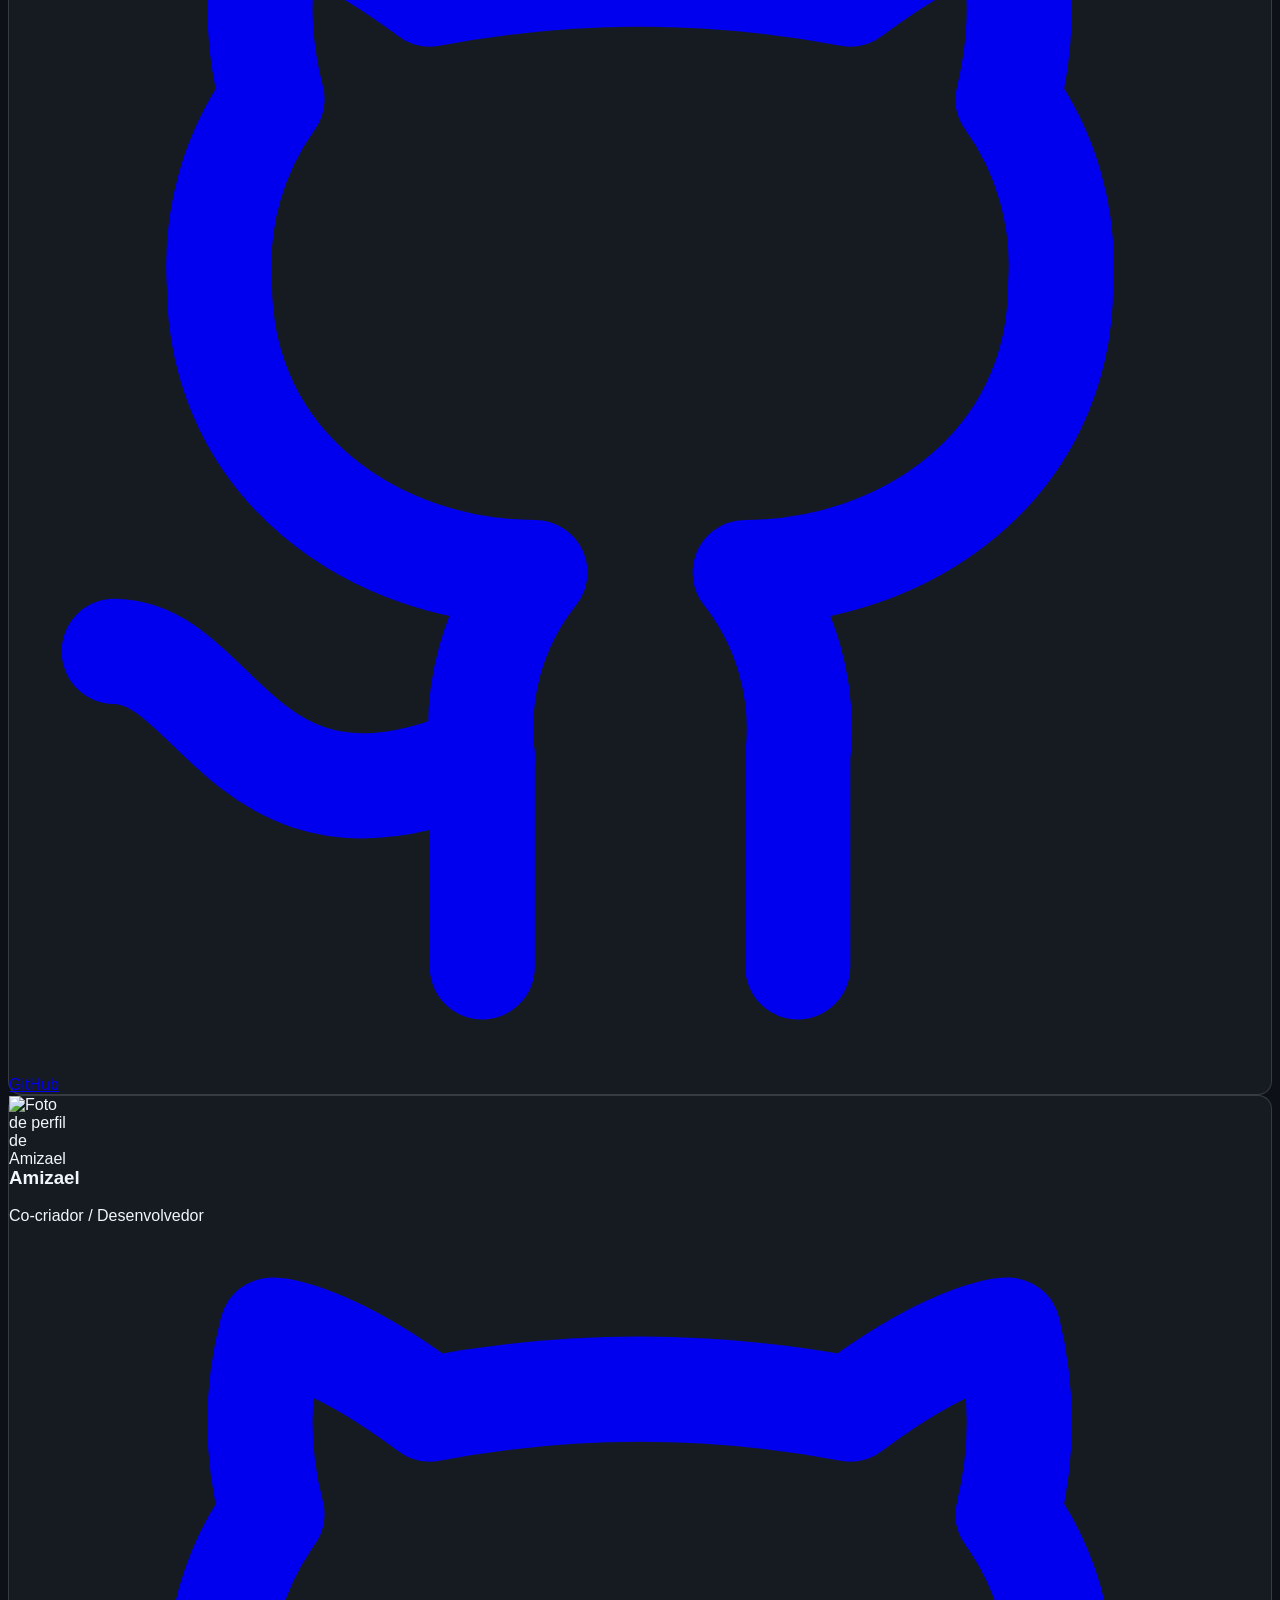
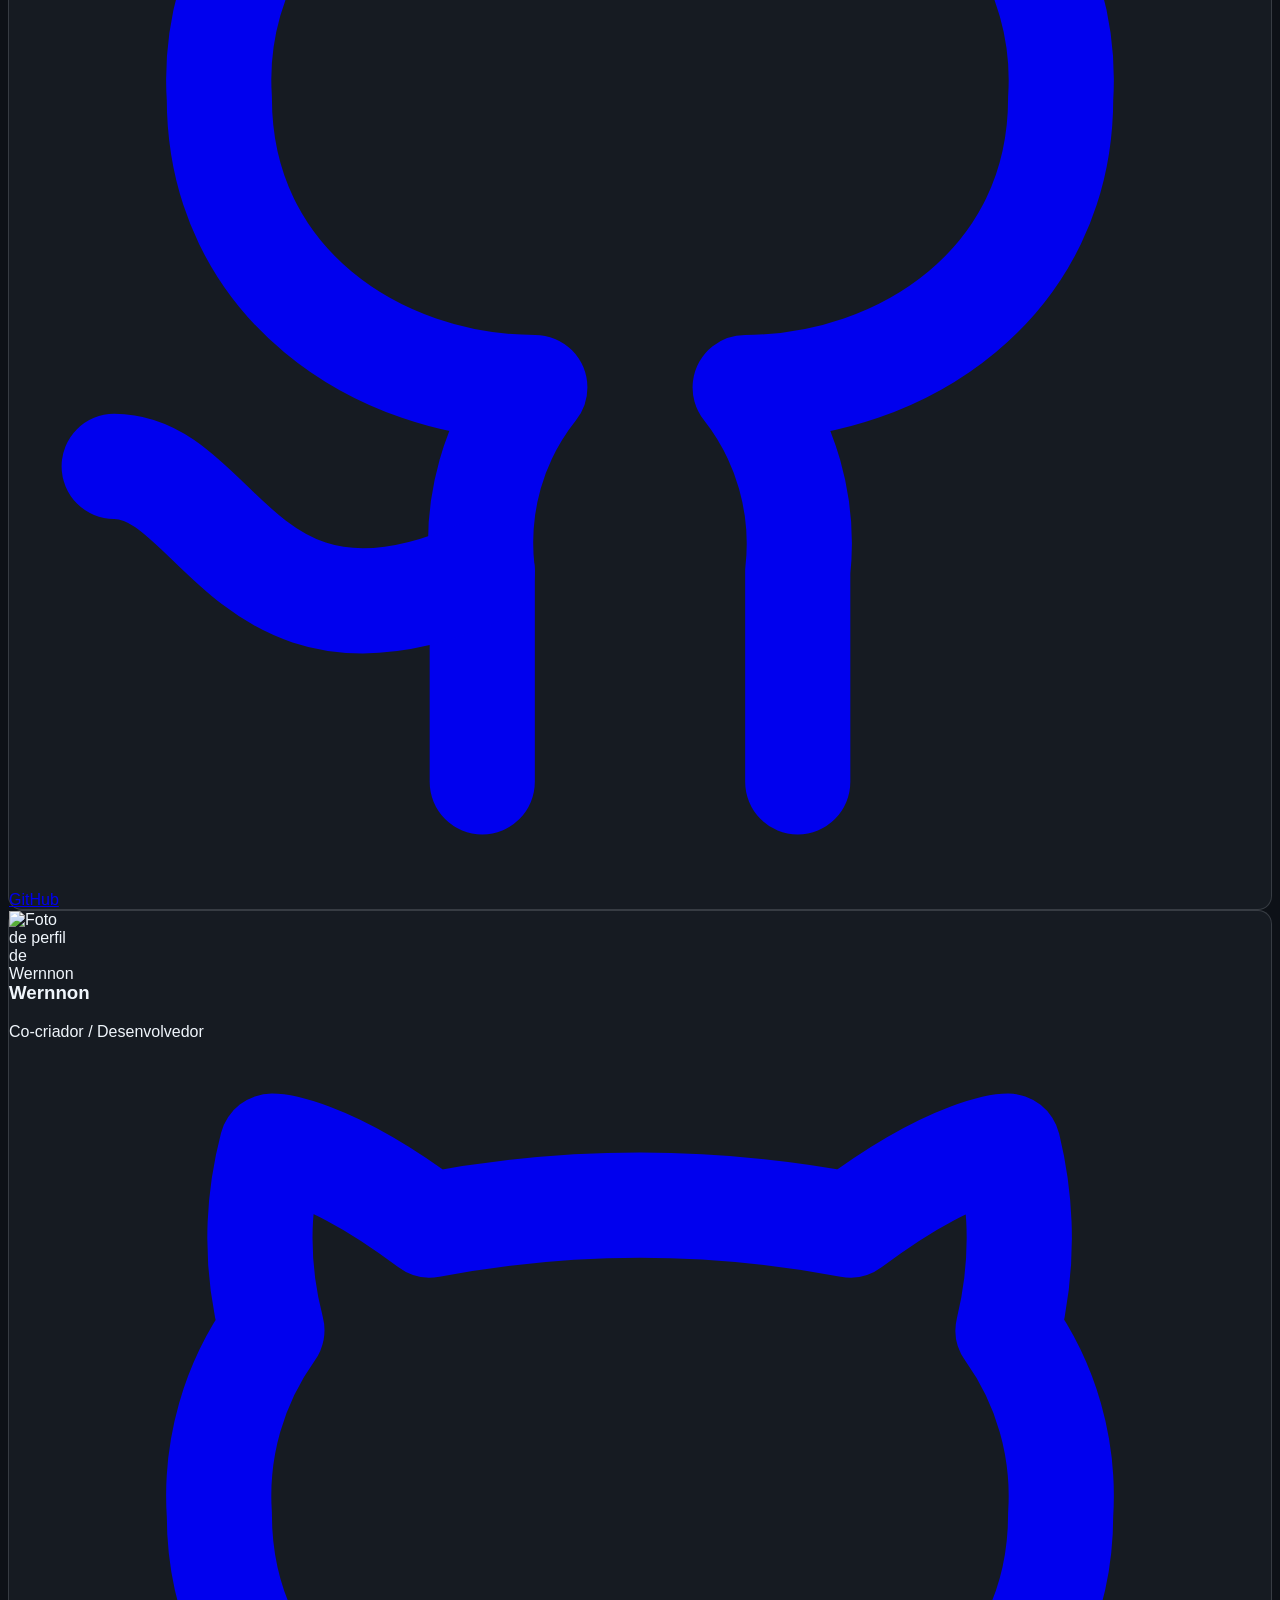
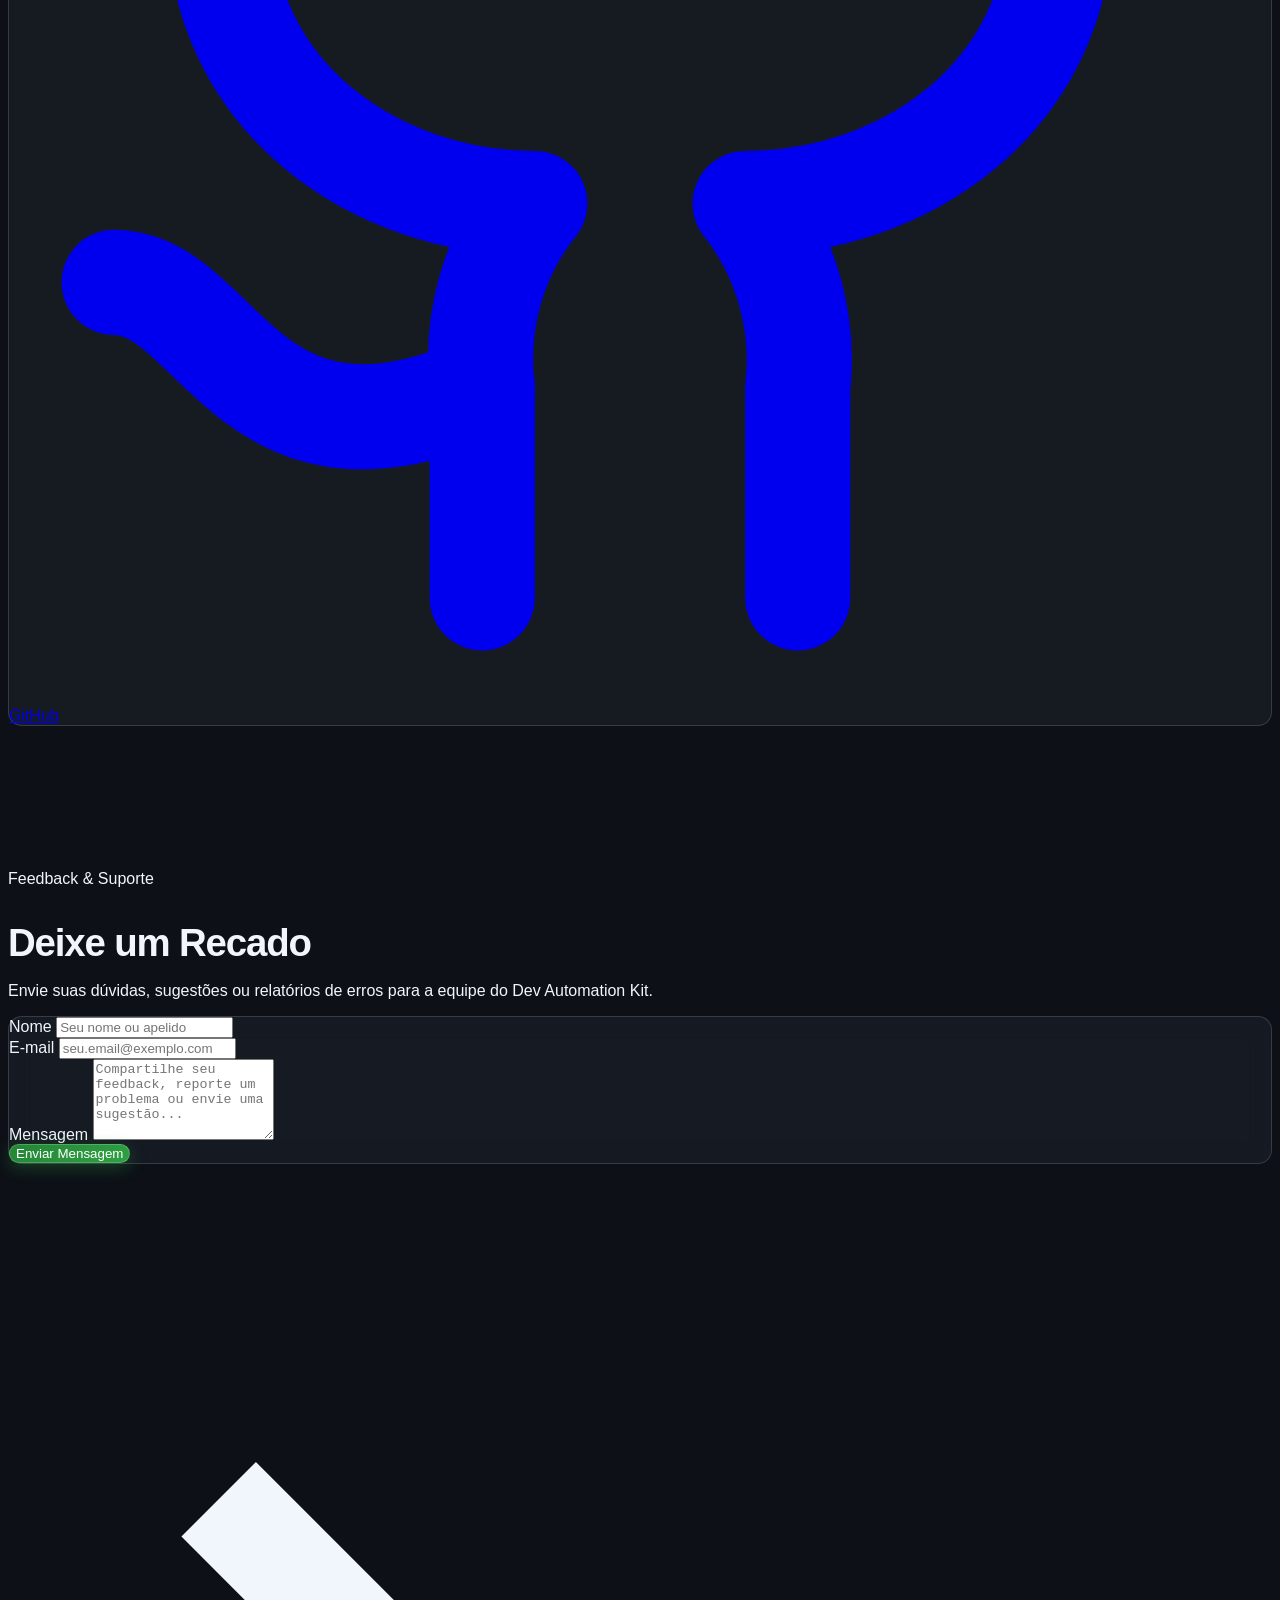
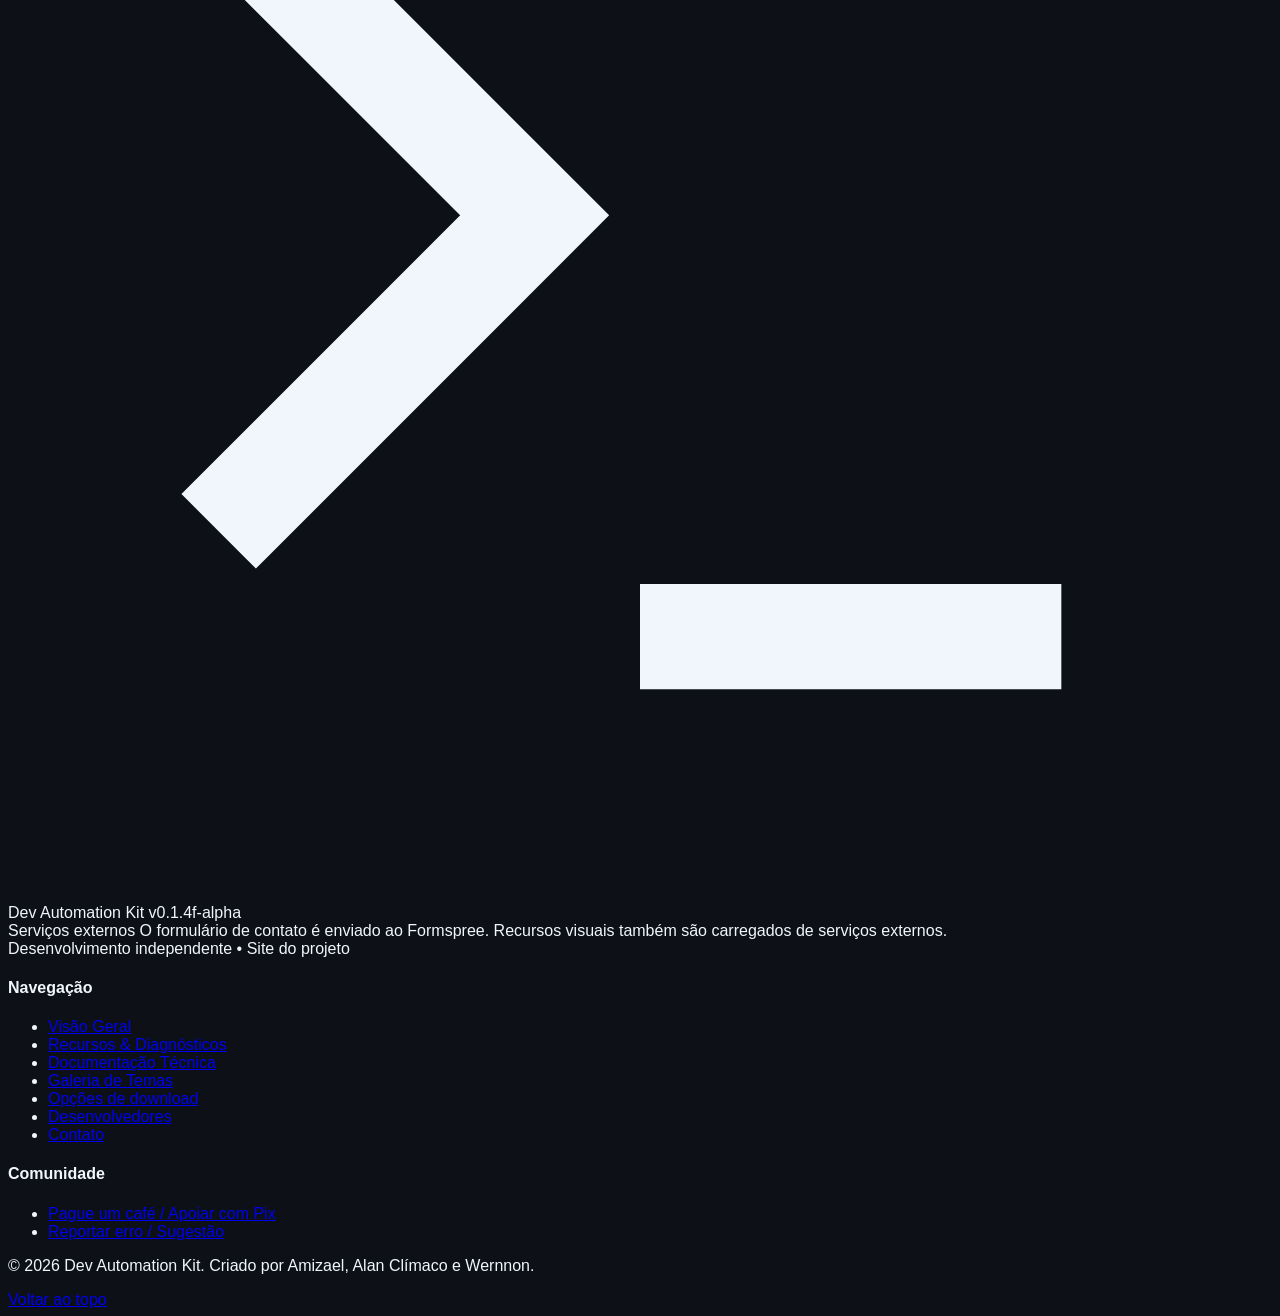
==== commit 62fd4d9c: "ryan gosling" ====
--- a/index.html
+++ b/index.html
@@ -66,7 +66,7 @@
   <!-- =========================================================================
        A. CABEÇALHO / NAVBAR FIXA (ESTILO DESIGN SYSTEM)
        ========================================================================= -->
-  <header id="main-header" class="site-header"><div class="site-header-inner"><a class="site-brand" href="index.html" aria-current="page"><span aria-hidden="true">&gt;_</span> Dev Automation Kit<span class="site-version">v0.1.3-alpha</span></a><nav class="site-nav" aria-label="Seções da página inicial"><a data-section-link href="#sobre">Início</a><a data-section-link href="#recursos">Recursos</a><a data-section-link href="#temas">Temas</a><a data-section-link href="#equipe">Equipe</a><a data-section-link href="#contato">Contato</a></nav><div class="site-destinations"><a href="docs.html" >Documentação</a><a class="site-download" href="#download">Download</a></div><button id="mobile-menu-btn" class="menu-button" type="button" aria-label="Abrir menu" aria-expanded="false" aria-controls="mobile-menu">Menu</button></div><div id="mobile-menu" class="mobile-menu hidden"><nav aria-label="Seções da página inicial"><a data-section-link href="#sobre">Início</a><a data-section-link href="#recursos">Recursos</a><a data-section-link href="#temas">Temas</a><a data-section-link href="#equipe">Equipe</a><a data-section-link href="#contato">Contato</a></nav><div class="mobile-destinations"><a href="docs.html" >Documentação</a><a class="site-download" href="#download">Download</a></div></div></header>
+  <header id="main-header" class="site-header"><div class="site-header-inner"><a class="site-brand" href="index.html" aria-current="page"><span aria-hidden="true">&gt;_</span> Dev Automation Kit<span class="site-version">v0.1.4f-alpha</span></a><nav class="site-nav" aria-label="Seções da página inicial"><a data-section-link href="#sobre">Início</a><a data-section-link href="#recursos">Recursos</a><a data-section-link href="#temas">Temas</a><a data-section-link href="#equipe">Equipe</a><a data-section-link href="#contato">Contato</a></nav><div class="site-destinations"><a href="docs.html" >Documentação</a><a class="site-download" href="#download">Download</a></div><button id="mobile-menu-btn" class="menu-button" type="button" aria-label="Abrir menu" aria-expanded="false" aria-controls="mobile-menu">Menu</button></div><div id="mobile-menu" class="mobile-menu hidden"><nav aria-label="Seções da página inicial"><a data-section-link href="#sobre">Início</a><a data-section-link href="#recursos">Recursos</a><a data-section-link href="#temas">Temas</a><a data-section-link href="#equipe">Equipe</a><a data-section-link href="#contato">Contato</a></nav><div class="mobile-destinations"><a href="docs.html" >Documentação</a><a class="site-download" href="#download">Download</a></div></div></header>
 
   <!-- =========================================================================
        B. HERO SECTION (APRESENTAÇÃO PRINCIPAL)
@@ -74,7 +74,7 @@
   <main><section id="sobre" class="hero-section">
     <div class="site-container">
       <div class="hero-copy">
-        <p class="eyebrow">DEV AUTOMATION KIT / APLICATIVO DESKTOP <span class="release-badge">v0.1.3-alpha</span></p>
+        <p class="eyebrow">DEV AUTOMATION KIT / APLICATIVO DESKTOP <span class="release-badge">v0.1.4f-alpha</span></p>
         <h1>Seu projeto, pronto para o próximo prompt.</h1>
         <p>Selecione arquivos, estime tokens e prepare contexto para IA. Explore também diagnósticos locais para investigar sua base de código.</p>
         <div class="hero-actions"><a class="site-download" href="#download">Opções de download</a><a class="secondary-action" href="docs.html">Documentação</a></div>
@@ -85,7 +85,7 @@
             <span class="w-3 h-3 rounded-full bg-[#f85149] inline-block" aria-hidden="true"></span>
             <span class="w-3 h-3 rounded-full bg-[#d29922] inline-block" aria-hidden="true"></span>
             <span class="w-3 h-3 rounded-full bg-[#2ea043] inline-block" aria-hidden="true"></span>
-            <span class="ml-2 text-xs font-mono text-[#8b949e]">Dev Automation Kit v0.1.3-alpha — Interface Desktop</span>
+            <span class="ml-2 text-xs font-mono text-[#8b949e]">Dev Automation Kit v0.1.4f-alpha — Interface Desktop</span>
           </div>
           <img src="assets/img/dev-automation-kit.png" alt="Interface Real do Dev Automation Kit" class="app-screenshot w-full h-auto object-cover block" width="1912" height="1079" loading="lazy" decoding="async">
         </div>
@@ -97,28 +97,32 @@
        C. SEÇÃO DE RECURSOS & DIAGNÓSTICOS (ALINHADA À ARQUITETURA OFICIAL)
        ========================================================================= -->
   <section id="recursos" class="content-section"><div class="site-container">
-    <div class="section-intro"><p class="eyebrow">RECURSOS</p><h2>Do código ao contexto</h2><p>Prepare os arquivos que uma conversa precisa e investigue pontos de atenção na base.</p></div>
+    <div class="section-intro"><p class="eyebrow">RECURSOS</p><h2>Do código ao contexto</h2><p>Prepare os arquivos que uma conversa precisa, separe por papéis técnicos e investigue pontos de atenção na base.</p></div>
     <div class="feature-layout"><article class="feature-main">
-      <span class="feature-number">01 / CONTEXTO · v0.1.3-alpha</span>
-      <h3>Gerador de Contexto para IA</h3>
-      <p>Selecione os arquivos, acompanhe a estimativa de tokens e escolha um dos três modos principais de compilação:</p>
+      <span class="feature-number">01 / CONTEXTO &amp; SEPARAÇÃO ESTRUTURAL · v0.1.4f-alpha</span>
+      <h3>Separação Estrutural &amp; Otimização de Tokens</h3>
+      <p>Organize o código-fonte em contexto para LLMs com contagem em tempo real e escolha a estratégia ideal de compilação:</p>
       <ul class="context-modes">
-        <li><strong>Arquivo Único <code>--single</code></strong><span>Compila todo o código selecionado em um arquivo <code>.txt</code>.</span></li>
-        <li><strong>Dividir por Partes <code>--split</code></strong><span>Fraciona a saída em partes de aproximadamente 300 KB.</span></li>
-        <li><strong>Forçar Quebra de Arquivos Gigantes <code>--split-files</code></strong><span>Fraciona arquivos extensos mantendo os cabeçalhos organizados.</span></li>
+        <li><strong>Separação por Papel Técnico <code>--by-role</code></strong><span>Fraciona os arquivos em 9 categorias funcionais (Render/UI, Estado, Queries, Types, Schemas, Rotas, Controllers, Utilitários e Erros).</span></li>
+        <li><strong>Otimização Extrema de Tokens <code>--otimizar</code></strong><span>Elimina comentários e indentações redundantes sem quebrar sintaxes sensíveis (Python, YAML).</span></li>
+        <li><strong>Particionamento Flexível <code>--single</code> / <code>--split</code></strong><span>Gera arquivo único ou divide em blocos de ~300 KB, com suporte a divisão por pastas (<code>--by-folder</code>) e quebra de arquivos gigantes (<code>--split-files</code>).</span></li>
+        <li><strong>Relatório de Mistura de Responsabilidades</strong><span>Mapeia acoplamento excessivo e componentes com múltiplas responsabilidades.</span></li>
       </ul>
-      <div class="example"><span>CLI / GERADOR DE CONTEXTO</span><code>node src/core/context/contexto-ia.mjs /caminho/do/projeto --single</code></div>
+      <div class="example"><span>CLI / GERADOR &amp; OTIMIZADOR DE CONTEXTO</span><code>node src/core/context/contexto-ia.mjs /caminho/do/projeto --by-role --otimizar</code></div>
     </article>
-    <article class="feature-main"><span class="feature-number">02 / DIAGNÓSTICOS</span><h3>Diagnósticos da base de código</h3><p>Explore verificações locais para identificar padrões que merecem revisão antes de prosseguir.</p><ul class="feature-list"><li><strong>Clones de código</strong><span>Trechos semelhantes para investigar.</span></li><li><strong>Auditoria JS/TS</strong><span>Possíveis antipadrões no projeto.</span></li><li><strong>Configuração e dependências</strong><span>Validação de arquivos .env e análise de dependências.</span></li><li><strong>Bateria de diagnósticos</strong><span>Uma visão conjunta das verificações.</span></li></ul><div class="example"><span>CLI / DETECTOR DE CLONES</span><code>node src/core/diagnostics/detectar-clones.mjs /caminho/do/projeto</code></div></article></div>
+    <article class="feature-main"><span class="feature-number">02 / BATERIAS &amp; DIAGNÓSTICOS · v0.1.4f-alpha</span><h3>Baterias Executáveis (.devkit-battery)</h3><p>Crie rotinas customizadas e execute diagnósticos locais com máxima agilidade e sem telemetria.</p><ul class="feature-list"><li><strong>Formato .devkit-battery</strong><span>Arquivos executáveis leves com associação nativa no SO para disparar rotinas de testes com dois cliques.</span></li><li><strong>Modo Autônomo Compacto</strong><span>Janela otimizada de execução focada (850x440px) ao abrir baterias externas.</span></li><li><strong>Aba Dedicada de Baterias</strong><span>Gerencie, componha e exporte suítes de testes compartilháveis na interface desktop.</span></li><li><strong>Clones AST &amp; Auditoria JS/TS</strong><span>Detector de duplicações via CPD e varredura estática de antipadrões e memory leaks.</span></li><li><strong>Validador .env &amp; Dependências</strong><span>Comparação com .env.example e auditoria de pacotes fantasma no package.json.</span></li></ul><div class="example"><span>CLI / SEPARADOR ESTRUTURAL &amp; RELATÓRIO</span><code>node src/core/context/separador-estrutural.mjs contexto.txt --project-root=/caminho/do/projeto</code></div></article></div>
     <article class="architecture-card glass-panel" aria-labelledby="architecture-title">
-      <p class="eyebrow">ARQUITETURA MODULAR / v0.1.3-alpha</p>
-      <h3 id="architecture-title">Um core independente, uma comunidade informada</h3>
+      <p class="eyebrow">ARQUITETURA MODULAR &amp; WORKSPACES / v0.1.4f-alpha</p>
+      <h3 id="architecture-title">Um core independente, workspaces inteligentes e máxima privacidade</h3>
       <div class="architecture-grid">
-        <div><i data-lucide="blocks" aria-hidden="true"></i><h4>100% ES Modules</h4><p>Arquitetura modular assíncrona para organizar e executar as ferramentas.</p></div>
-        <div><i data-lucide="unplug" aria-hidden="true"></i><h4>Desacoplamento Core/UI</h4><p>Regras de negócio puras que rodam de forma independente do Electron.</p></div>
-        <div><i data-lucide="book-open" aria-hidden="true"></i><h4>Central de Documentação Técnica</h4><p>Transparência e facilidade para a comunidade em <a href="docs.html">docs.html</a>.</p></div>
-      </div>
-      <a class="text-link" href="docs.html">Leia a documentação <i data-lucide="arrow-right" class="w-4 h-4 inline-block align-middle" aria-hidden="true"></i></a>
+        <div><i data-lucide="blocks" aria-hidden="true"></i><h4>100% ES Modules</h4><p>Arquitetura modular assíncrona para organizar e executar as ferramentas no core e na CLI.</p></div>
+        <div><i data-lucide="unplug" aria-hidden="true"></i><h4>Desacoplamento Core/UI</h4><p>Regras de negócio puras em <code>src/core/</code> que rodam de forma independente do Electron.</p></div>
+        <div><i data-lucide="folder-git-2" aria-hidden="true"></i><h4>Gestão de Workspaces</h4><p>Modais para apelidos, metadados, descrições customizadas e auto-abertura do último projeto ao iniciar.</p></div>
+        <div><i data-lucide="key-round" aria-hidden="true"></i><h4>Chaves IA com safeStorage</h4><p>Suporte a múltiplas chaves nomeadas para Gemini e OpenAI com criptografia nativa no disco.</p></div>
+        <div><i data-lucide="shield-check" aria-hidden="true"></i><h4>100% Local &amp; Sem Telemetria</h4><p>Leitura e diagnósticos locais sem tráfego de dados para servidores externos.</p></div>
+        <div><i data-lucide="book-open" aria-hidden="true"></i><h4>Central de Documentação</h4><p>Guia técnico detalhado, comandos CLI e referências completas em <a href="docs.html">docs.html</a>.</p></div>
+      </div>
+      <a class="text-link" href="docs.html">Leia a documentação técnica <i data-lucide="arrow-right" class="w-4 h-4 inline-block align-middle" aria-hidden="true"></i></a>
     </article>
   </div></section>
 
@@ -128,7 +132,7 @@
   <section id="temas" class="content-section">
     <div class="site-container">
       <div class="text-center max-w-3xl mx-auto mb-12">
-        <p class="eyebrow">PERSONALIZAÇÃO / v0.1.3-alpha</p>
+        <p class="eyebrow">PERSONALIZAÇÃO / v0.1.4f-alpha</p>
         <h2 class="text-3xl sm:text-4xl font-extrabold text-[#f0f6fc] tracking-tight mb-4">Uma interface, diferentes perspectivas</h2>
         <p class="text-[#8b949e] text-base sm:text-lg leading-relaxed">Experimente Dark Glass e Light, os temas ativos do aplicativo. Windows 7 / Frutiger Aero e Cyberpunk / Neo-Futurista são prévias conceituais em desenvolvimento.</p>
       </div>
@@ -168,6 +172,14 @@
                     <span>Context Generator</span>
                   </li>
                   <li class="flex items-center gap-2 opacity-75">
+                    <i data-lucide="boxes" class="w-3.5 h-3.5 text-[#bc8cff]"></i>
+                    <span>Separação por Papéis</span>
+                  </li>
+                  <li class="flex items-center gap-2 opacity-75">
+                    <i data-lucide="zap" class="w-3.5 h-3.5 text-[#d29922]"></i>
+                    <span>Baterias Executáveis</span>
+                  </li>
+                  <li class="flex items-center gap-2 opacity-75">
                     <i data-lucide="activity" class="w-3.5 h-3.5"></i>
                     <span>Diagnóstico de Código</span>
                   </li>
@@ -175,10 +187,6 @@
                     <i data-lucide="shield" class="w-3.5 h-3.5"></i>
                     <span>Validador .env</span>
                   </li>
-                  <li class="flex items-center gap-2 opacity-75">
-                    <i data-lucide="layers" class="w-3.5 h-3.5"></i>
-                    <span>Clones AST</span>
-                  </li>
                 </ul>
               </div>
               <div class="text-[10px] opacity-60 pt-2 border-t border-current/10">
@@ -191,7 +199,7 @@
               <div>
                 <div class="flex items-center justify-between mb-2">
                   <h4 id="theme-preview-heading" class="text-sm font-bold">Diagnóstico em Andamento</h4>
-                  <span id="theme-tag-element" class="theme-tag text-[10px] font-mono px-2 py-0.5 rounded">Engine v0.1.3-alpha</span>
+                  <span id="theme-tag-element" class="theme-tag text-[10px] font-mono px-2 py-0.5 rounded">Engine v0.1.4f-alpha</span>
                 </div>
                 <p id="theme-preview-desc" class="text-xs leading-relaxed opacity-80 mb-4">
                   O estilo Dark Glass oferece contraste ideal para programar em ambientes com baixa luminosidade, reduzindo a fadiga visual com camadas translúcidas e destaques azuis e roxos.
@@ -234,23 +242,23 @@
   <section id="download" class="content-section download-section">
     <div class="site-container">
       <div class="section-intro">
-        <p class="eyebrow">DOWNLOAD / 0.1.3-alpha</p>
+        <p class="eyebrow">DOWNLOAD / 0.1.4-alpha</p>
         <h2>Escolha uma plataforma</h2>
-        <p>Baixe gratuitamente a versão 0.1.3-alpha para Windows ou Linux. O apoio via Pix é voluntário.</p>
+        <p>Baixe gratuitamente a versão 0.1.4-alpha para Windows ou Linux. O apoio via Pix é voluntário.</p>
       </div>
       <div class="download-list">
         <article>
           <h3>Windows</h3><p>Instalador e versão portátil</p>
           <div>
-            <button type="button" class="open-modal-btn site-download" data-download-target="https://github.com/Dev-Automation-Kit/dev-automation-kit-web/releases/download/v0.1.3-alpha/DevAutomationKit-Setup-0.1.3-alpha.exe">Instalador .exe</button>
-            <button type="button" class="open-modal-btn secondary-action" data-download-target="https://github.com/Dev-Automation-Kit/dev-automation-kit-web/releases/download/v0.1.3-alpha/DevAutomationKit-0.1.3-alpha-win.exe">Portátil .exe</button>
+            <button type="button" class="open-modal-btn site-download" data-download-target="https://github.com/Dev-Automation-Kit/dev-automation-kit-web/releases/download/v0.1.4f-alpha/DevAutomationKit-Setup-0.1.4-alpha.exe">Instalador .exe</button>
+            <button type="button" class="open-modal-btn secondary-action" data-download-target="https://github.com/Dev-Automation-Kit/dev-automation-kit-web/releases/download/v0.1.4f-alpha/DevAutomationKit-0.1.4-alpha-win.exe">Portátil .exe</button>
           </div>
         </article>
         <article>
           <h3>Linux</h3><p>AppImage e pacote Debian/Ubuntu</p>
           <div>
-            <button type="button" class="open-modal-btn site-download" data-download-target="https://github.com/Dev-Automation-Kit/dev-automation-kit-web/releases/download/v0.1.3-alpha/DevAutomationKit-0.1.3-alpha.AppImage">AppImage</button>
-            <button type="button" class="open-modal-btn secondary-action" data-download-target="https://github.com/Dev-Automation-Kit/dev-automation-kit-web/releases/download/v0.1.3-alpha/DevAutomationKit-0.1.3-alpha.deb">Pacote .deb</button>
+            <button type="button" class="open-modal-btn site-download" data-download-target="https://github.com/Dev-Automation-Kit/dev-automation-kit-web/releases/download/v0.1.4f-alpha/DevAutomationKit-0.1.4-alpha.AppImage">AppImage</button>
+            <button type="button" class="open-modal-btn secondary-action" data-download-target="https://github.com/Dev-Automation-Kit/dev-automation-kit-web/releases/download/v0.1.4f-alpha/DevAutomationKit-0.1.4-alpha.deb">Pacote .deb</button>
           </div>
         </article>
       </div>
@@ -410,7 +418,7 @@
               </svg>
             </div>
             <span class="font-bold text-[#f0f6fc] text-sm">Dev Automation Kit</span>
-            <span class="text-[11px] text-[#6e7681] font-mono">v0.1.3-alpha</span>
+            <span class="text-[11px] text-[#6e7681] font-mono">v0.1.4f-alpha</span>
           </div>
           
           <!-- Declaração de Privacidade Obrigatória -->
@@ -476,7 +484,7 @@
       <h2 id="modal-title"><i data-lucide="coffee" class="w-5 h-5 inline-block align-middle" aria-hidden="true"></i> Buy us a coffee</h2>
       <p id="modal-description" class="support-subtitle">O software é 100% gratuito e livre para uso. Se ele economiza seu tempo, considere pagar um café para os desenvolvedores!</p>
       <div id="modal-content-normal">
-      <p class="support-file">Arquivo selecionado: <span id="modal-selected-file">DevAutomationKit-Setup-0.1.3-alpha.exe</span></p>
+      <p class="support-file">Arquivo selecionado: <span id="modal-selected-file">DevAutomationKit-Setup-0.1.4-alpha.exe</span></p>
       <section id="pix-support-panel" class="support-pix" aria-label="Instruções para apoio via Pix">
         <h3>Apoie com Pix — qualquer valor</h3>
         <img src="assets/img/qr-pix.jpeg" alt="QR Code Pix" class="w-40 h-40 rounded-xl border border-slate-700 mx-auto shadow-md">
